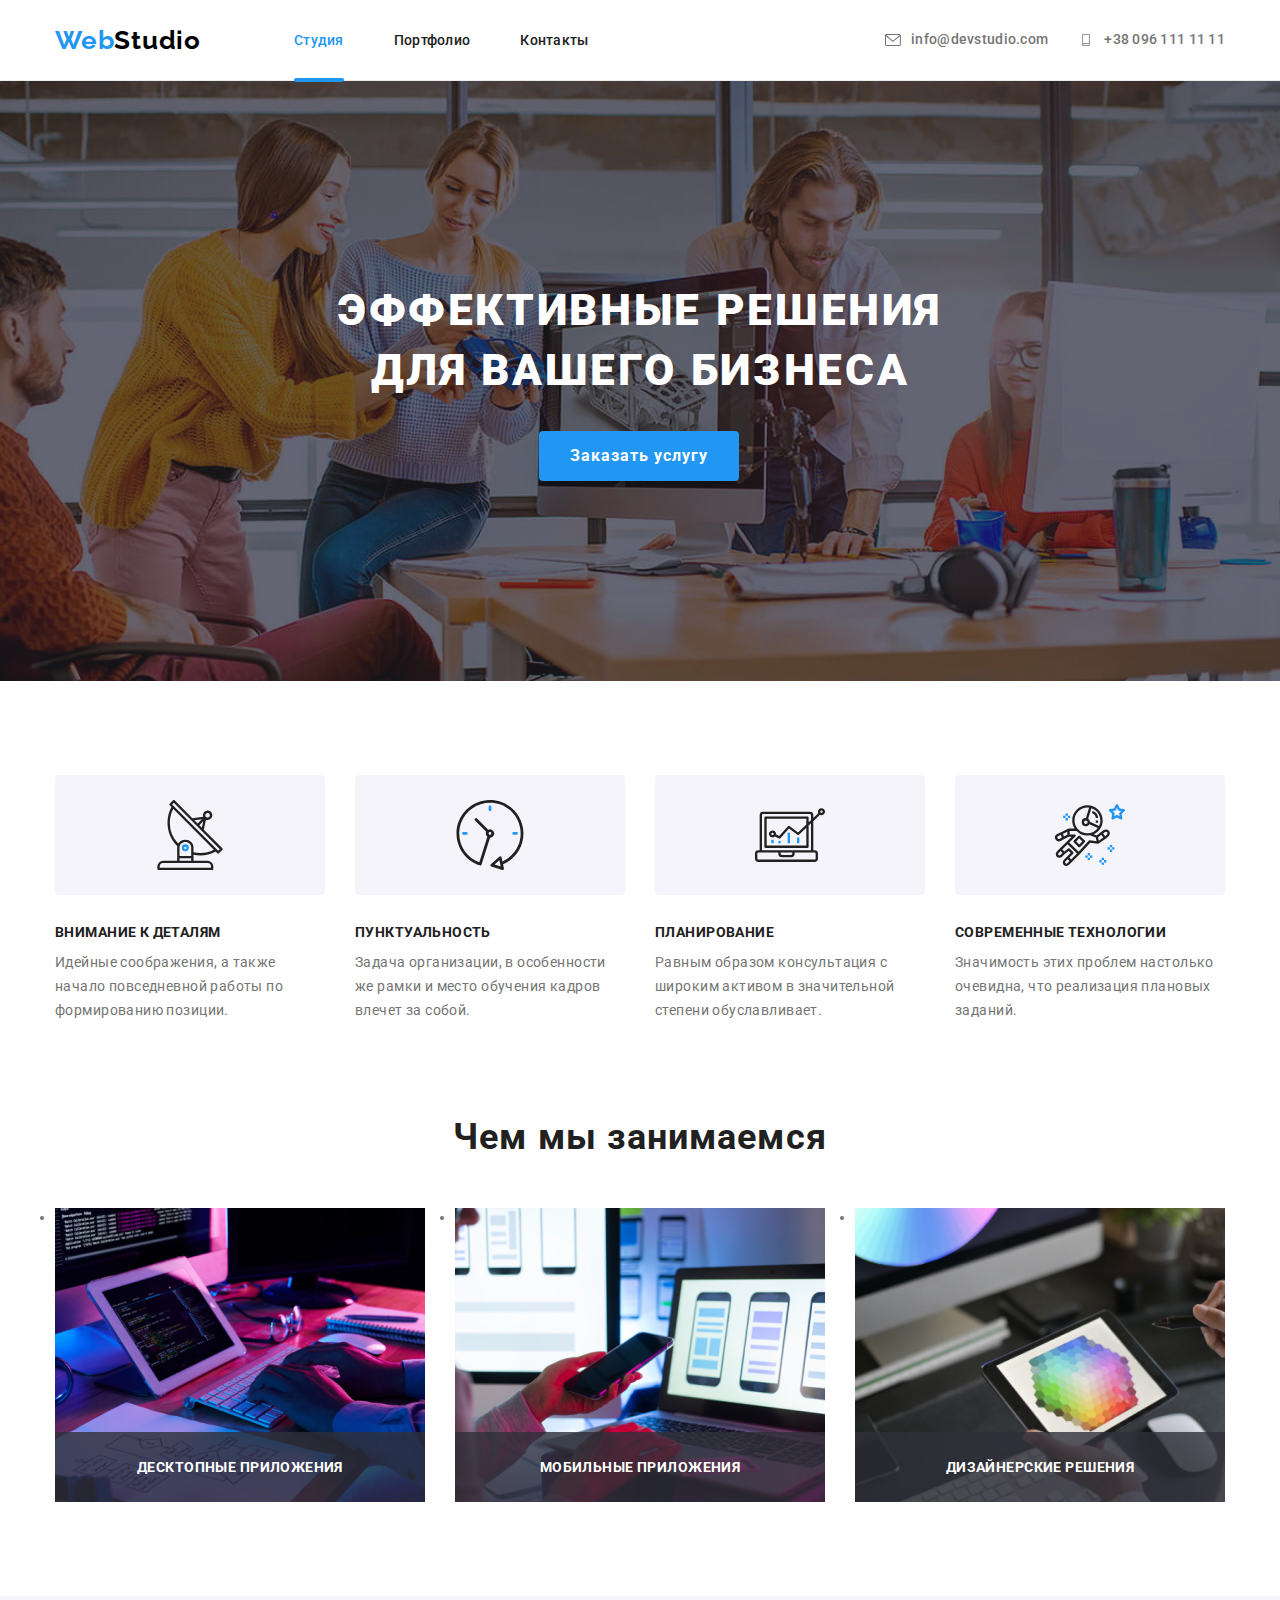
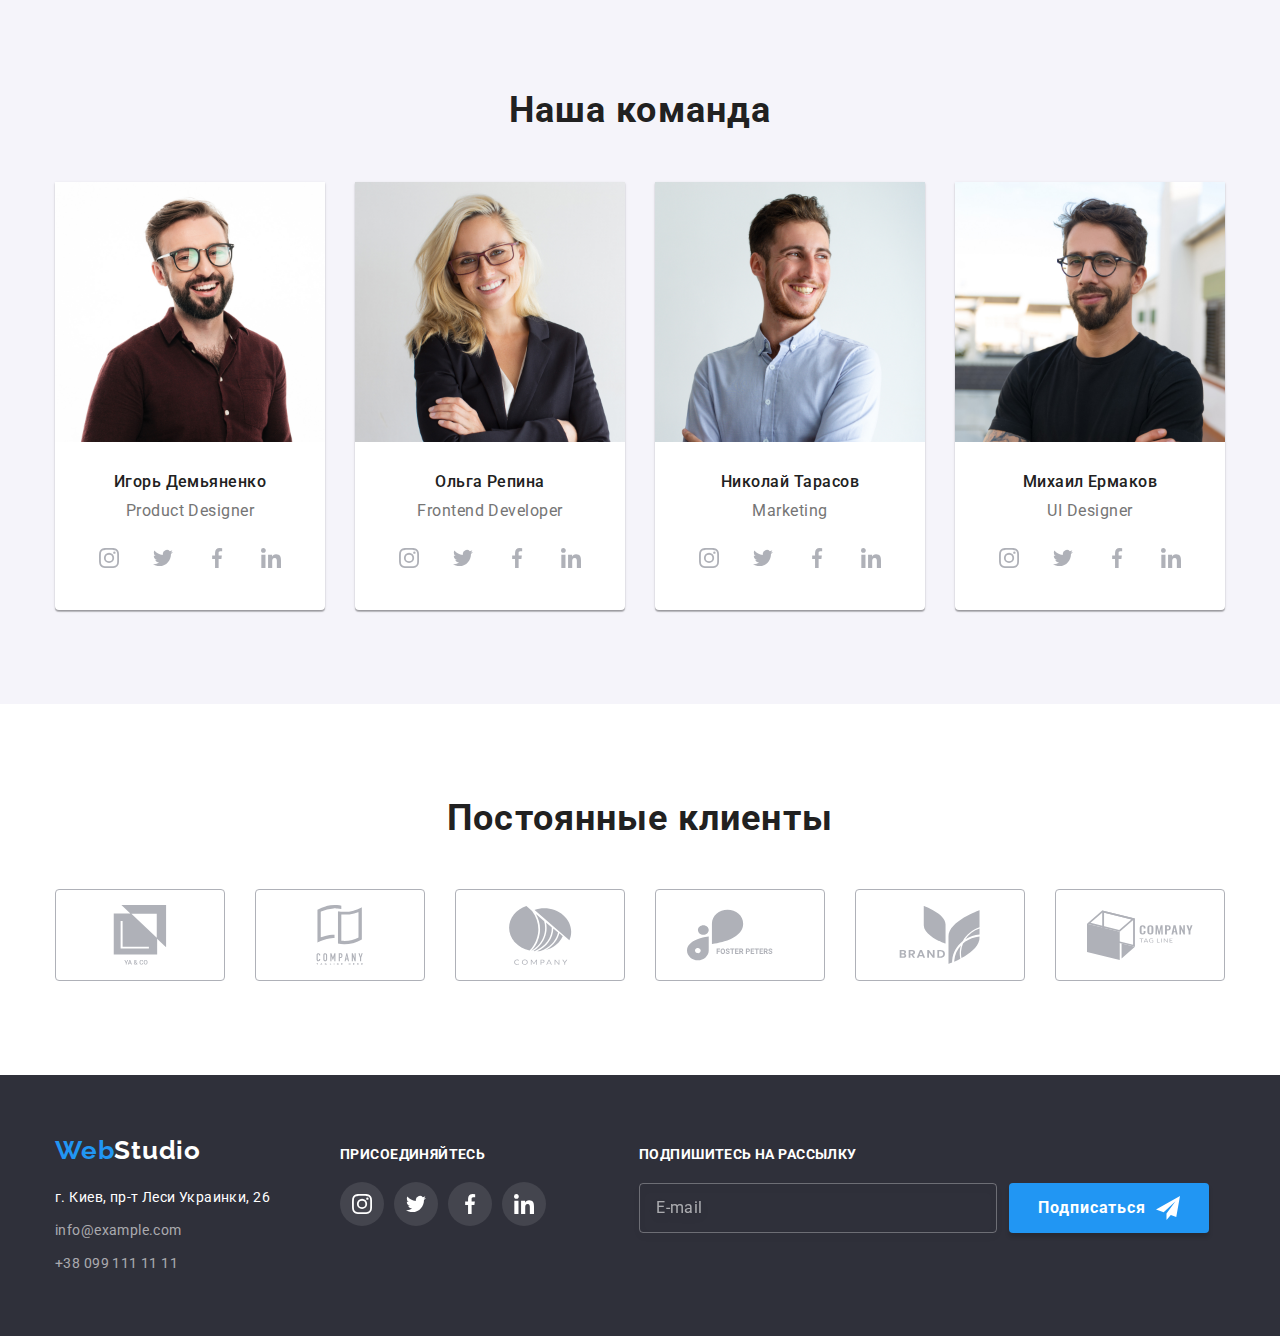
==== index.html @ 94c6d968 "modal fix" ====
<!DOCTYPE html>
<html lang="ru">
<head>
  <meta charset="UTF-8">
  <meta http-equiv="X-UA-Compatible" content="IE=edge">
  <meta name="viewport" content="width=device-width, initial-scale=1.0">
  <title>WebStudio</title>
<link rel="preconnect" href="https://fonts.googleapis.com">
<link rel="preconnect" href="https://fonts.gstatic.com" crossorigin>
<link href="https://fonts.googleapis.com/css2?family=Raleway:wght@700&family=Roboto:wght@400;500;700;900&display=swap" rel="stylesheet">
   
  <link rel="stylesheet" href="./css/main.min.css">
</head>
<body>
  <!-- Шапка сторінки з логотипом (верхній блок)-->
  <header class="header">
    <div class="container header__box">
    <nav class="header__nav" >
      <a class="logo header__logo" href="./index.html"><span class="logo__span">Web</span>Studio</a>
      <!-- Навігація на інші сторінки -->
        <ul class="site-nav">
          <li class="site-nav__item"><a class="site-nav__link site-nav__link--active" href="./index.html">Студия</a></li>
          <li class="site-nav__item"><a class="site-nav__link " href="./portfolio.html">Портфолио</a></li>
          <li class="site-nav__item"><a class="site-nav__link " href="">Контакты</a></li>
        </ul>
        </nav>
    <ul class="contact">
        <li class="contact__item">
          <a class="contact__link" href="mailto:info@devstudio.com"><svg class="contact__icon">
            <use href="./images/icons/symbol-defs.svg#icon-envelope"></use>
          </svg>info@devstudio.com</a>
        </li>
        <li class="contact__item">
          <a class="contact__link" href="tel:+380961111111"><svg class="contact__icon">
            <use href="./images/icons/symbol-defs.svg#icon-smartphone"></use>
          </svg>+38 096 111 11 11</a>
        </li>
    </ul>
    </div>
  </header>
  
  <!-- Унікальний контент сторінки (3 блоки)-->
  <main>
    <!--Эффективные решения для вашего бизнеса-->
      <section class="section hero">
        <div class="container">
      <h1 class="section__title section__title--main ">Эффективные решения для вашего бизнеса</h1>
      <button data-modal-open type="button" class="button hero__button"> Заказать услугу</button>
    </div>

  </section>
    
   <!-- Cписок особливостей -->
    <section class="section feature">
      <div class="container">
      <h2 class="visually-hidden">Особенности</h2>
        
      <ul class="feature__list">
          <li class="feature__item">
            <div class="feature__box">
              <svg class="feature__icon">
                <use href="./images/icons/symbol-defs.svg#icon-antenna"></use>
              </svg>
            </div>
            <h3 class="feature__title">Внимание к деталям</h3>
            <p class="feature__text">Идейные соображения, а также начало повседневной работы по формированию позиции.</p>
          </li> 
          <li class="feature__item">
              <div class="feature__box">
                <svg class="feature__icon">
                  <use href="./images/icons/symbol-defs.svg#icon-clock"></use>
                </svg>
              </div>
            <h3 class="feature__title">Пунктуальность</h3> 
            <p class="feature__text">Задача организации, в особенности же рамки и место обучения кадров влечет за собой.</p>
          </li>
          <li class="feature__item">
              <div class="feature__box">
                <svg class="feature__icon">
                  <use href="./images/icons/symbol-defs.svg#icon-diagram"></use>
                </svg>
              </div>
              <h3 class="feature__title">Планирование</h3>
              <p class="feature__text">Равным образом консультация с широким активом в значительной степени обуславливает.</p>
          </li>
          <li class="feature__item">
              <div class="feature__box">
                <svg class="feature__icon">
                  <use href="./images/icons/symbol-defs.svg#icon-astronaut"></use>
                </svg>
              </div>
              <h3 class="feature__title">Современные технологии</h3>
              <p class="feature__text">Значимость этих проблем настолько очевидна, что реализация плановых заданий.</p>
          </li>
            </ul>
            </div>
      </section>
      <!--Чем мы занимаемся-->
      <section class="section work">
        <div class="container">
        <h2 class="section__title">Чем мы занимаемся</h2>

        <ul class="work__list list">
          <li class="work__item"><img src="./images/box1.jpg" alt="photo1" width="370" class="work__img">
            <div class="work__box">
              <p class="work__text">Десктопные приложения</p>
            </div>
          </li>
          <li class="work__item"><img src="./images/box2.jpg" alt="photo2" width="370" class="work__img">
            <div class="work__box">
              <p class="work__text">Мобильные приложения</p>
            </div>
          </li>
          <li class="work__item"><img src="./images/box3.jpg" alt="photo3" width="370" class="work__img">
            <div class="work__box">
              <p class="work__text">Дизайнерские решения</p>
            </div>
          </li>
        </ul>
        </div>
      </section>
    <!--Наша команда-->
    <section class="section team">
      <div class="container">
      <h2 class="section__title">Наша команда</h2>
     
      <ul class="team-card list">
        <li class="team-card__item">
          <img class="team-card__img" src="./images/img.jpg" alt="Игорь Демьяненко" width="270">
          <div class="team-card__box">
          <h3 class="team-card__title" >Игорь Демьяненко</h3>
          <p class="team-card__text">Product Designer</p>
          <ul class="team-social list">
            <li class="team-social__item">
              <a href="" class="team-social__link">
                <svg class="team-social__icon">
                  <use href="./images/icons/symbol-defs.svg#icon-instagram"></use>
                </svg>
              </a>
            </li>
            <li class="team-social__item">
              <a href="" class="team-social__link">
                <svg class="team-social__icon">
                  <use href="./images/icons/symbol-defs.svg#icon-twitter"></use>
                </svg>
              </a>
            </li>
            <li class="team-social__item">
              <a href="" class="team-social__link">
                <svg class="team-social__icon">
                  <use href="./images/icons/symbol-defs.svg#icon-facebook"></use>
                </svg>
              </a>
            </li>
            <li class="team-social__item">
              <a href="" class="team-social__link">
                <svg class="team-social__icon">
                  <use href="./images/icons/symbol-defs.svg#icon-linkedin"></use>
                </svg>
              </a>
            </li>
          </ul>
        </div>
        </li>
        <li class="team-card__item">
          <img class="team-card__img" src="./images/img(1).jpg" alt="Ольга Репина" width="270">
          <div class="team-card__box">
          <h3 class="team-card__title" >Ольга Репина</h3>
          <p class="team-card__text">Frontend Developer</p>
          <ul class="team-social list">
            <li class="team-social__item">
              <a href="" class="team-social__link">
                <svg class="team-social__icon">
                  <use href="./images/icons/symbol-defs.svg#icon-instagram"></use>
                </svg>
              </a>
            </li>
            <li class="team-social__item">
              <a href="" class="team-social__link">
                <svg class="team-social__icon">
                  <use href="./images/icons/symbol-defs.svg#icon-twitter"></use>
                </svg>
              </a>
            </li>
            <li class="team-social__item">
              <a href="" class="team-social__link">
                <svg class="team-social__icon">
                  <use href="./images/icons/symbol-defs.svg#icon-facebook"></use>
                </svg>
              </a>
            </li>
            <li class="team-social__item">
              <a href="" class="team-social__link">
                <svg class="team-social__icon">
                  <use href="./images/icons/symbol-defs.svg#icon-linkedin"></use>
                </svg>
              </a>
            </li>
          </ul>
        </div>
        </li>
        <li class="team-card__item">
          <img class="team-card__img" src="./images/img(2).jpg" alt="Николай Тарасов" width="270">
          <div class="team-card__box">
          <h3 class="team-card__title">Николай Тарасов</h3>
          <p class="team-card__text">Marketing</p>
          <ul class="team-social list">
            <li class="tteam-social__item">
              <a href="" class="team-social__link">
                <svg class="team-social__icon">
                  <use href="./images/icons/symbol-defs.svg#icon-instagram"></use>
                </svg>
              </a>
            </li>
            <li class="team-social__item">
              <a href="" class="team-social__link">
                <svg class="team-social__icon">
                  <use href="./images/icons/symbol-defs.svg#icon-twitter"></use>
                </svg>
              </a>
            </li>
            <li class="team-social__item">
              <a href="" class="team-social__link">
                <svg class="team-social__icon">
                  <use href="./images/icons/symbol-defs.svg#icon-facebook"></use>
                </svg>
              </a>
            </li>
            <li class="team-social__item">
              <a href="" class="team-social__link">
                <svg class="team-social__icon">
                  <use href="./images/icons/symbol-defs.svg#icon-linkedin"></use>
                </svg>
              </a>
            </li>
          </ul>
         </div>
        </li>
        <li class="team-card__item">
          <img class="team-card__img" src="./images/img(3).jpg" alt="Михаил Ермаков" width="270">
          <div class="team-card__box">
          <h3 class="team-card__title">Михаил Ермаков</h3>
          <p class="team-card__text">UI Designer</p>
          <ul class="team-social list">
            <li class="team-social__item">
              <a href="" class="team-social__link">
                <svg class="team-social__icon">
                  <use href="./images/icons/symbol-defs.svg#icon-instagram"></use>
                </svg>
              </a>
            </li>
            <li class="team-social__item">
              <a href="" class="team-social__link">
                <svg class="team-social__icon">
                  <use href="./images/icons/symbol-defs.svg#icon-twitter"></use>
                </svg>
              </a>
            </li>
            <li class="team-social__item">
              <a href="" class="team-social__link">
                <svg class="team-social__icon">
                  <use href="./images/icons/symbol-defs.svg#icon-facebook"></use>
                </svg>
              </a>
            </li>
            <li class="team-social__item">
              <a href="" class="team-social__link">
                <svg class="team-social__icon">
                  <use href="./images/icons/symbol-defs.svg#icon-linkedin"></use>
                </svg>
              </a>
            </li>
          </ul>
            </ul>
        </div>
        </li>
      </ul>
      </div>
    </section>
    <!-- Постоянные клиенты -->
    <section class="section clients">
      <div class="container">
      <h2 class="section__title">Постоянные клиенты</h2>

      <ul class="clients__list list">
        <li class="clients__item" >
          <a href="" class="clients__link">
            <svg class="clients__icon">
              <use href="./images/icons/symbol-defs.svg#icon-client1"></use>
            </svg>
          </a>
        </li>
        <li class="clients__item">
          <a href="" class="clients__link">
            <svg class="clients__icon">
              <use href="./images/icons/symbol-defs.svg#icon-client2"></use>
            </svg>
          </a>
        </li>
        <li class="clients__item">
          <a href="" class="clients__link">
            <svg class="clients__icon">
              <use href="./images/icons/symbol-defs.svg#icon-client3"></use>
            </svg>
          </a>
        </li>
        <li class="clients__item">
          <a href="" class="clients__link">
            <svg class="clients__icon">
              <use href="./images/icons/symbol-defs.svg#icon-client4"></use>
            </svg>
          </a>
        </li>
        <li class="clients__item">
          <a href="" class="clients__link">
            <svg class="clients__icon">
              <use href="./images/icons/symbol-defs.svg#icon-client5"></use>
            </svg>
          </a>
        </li>
        <li class="clients__item">
          <a href="" class="clients__link">
            <svg class="clients__icon">
              <use href="./images/icons/symbol-defs.svg#icon-client6"></use>
            </svg>
          </a>
        </li>
      </ul>
    </div>
    </section>


  </main>
  <!-- Підвал сторінки (нижня частина)-->
  <footer class="footer">
    <div class="container footer-box">
      <div class="adress">
        <!-- Копірайт -->
        <a class="logo footer__logo" href="./index.html"><span class="footer-logo__span">Web</span>Studio</a>
        <!-- Посилання на соцмережі -->
        <address class="address">
          <ul class="address-box list">
            <li><a class="address-box__link fact-address" href="https://goo.gl/maps/HZU3c6R3okZjk7ic6" target="_blank"
                rel="noopener noreferrer">г. Киев, пр-т Леси Украинки, 26</a></li>
            <li><a class="address-box__link mail" href="mailto:info@example.com">info@example.com</a></li>
            <li><a class="address-box__link tel" href="tel:+380991111111">+38 099 111 11 11</a></li>
          </ul>
        </address>
      </div>
  
      <!--LINK SOC  -->
  
      <div class="footer-social">
        <p class="footer-social__label">Присоединяйтесь</p>
        <ul class="footer-social__list">
          <li class="footer-social__item">
            <a href="" class="footer-social__link">
              <svg class="footer-social__icon">
                <use href="./images/icons/symbol-defs.svg#icon-instagram"></use>
              </svg>
            </a>
          </li>
          <li class="footer-social__item">
            <a href="" class="footer-social__link">
              <svg class="footer-social__icon">
                <use href="./images/icons/symbol-defs.svg#icon-twitter"></use>
              </svg>
            </a>
          </li>
          <li class="footer-social__item">
            <a href="" class="footer-social__link">
              <svg class="footer-social__icon">
                <use href="./images/icons/symbol-defs.svg#icon-facebook"></use>
              </svg>
            </a>
          </li>
          <li class="footer-social__item">
            <a href="" class="footer-social__link">
              <svg class="footer-social__icon">
                <use href="./images/icons/symbol-defs.svg#icon-linkedin"></use>
              </svg>
            </a>
          </li>
        </ul>
      </div>
      <!-- ФОРМА ФУТЕР -->
  
      <form class="footer-form">
        <div class="footer-form__box"><label class="footer-form__label">Подпишитесь на рассылку</label>
          <input class="footer-form__input" type="email" name="user-email-footer" placeholder="E-mail">
        </div>
        
        <div class="footer-button">
          <button type="submit" class="footer-button__box">Подписаться<svg class="footer-button__icon">
              <use href="./images/icons/symbol-defs.svg#icon-send"></use>
            </svg></button>
        </div>
      </form>
    </div>
  </footer>

  <!-- --------Модалка--------- -->

    <div data-modal class="backdrop is-hidden">
      <div class="modal">
        <button data-modal-close type="button" class="modal__button"><svg class="modal__icon">
        <use href="./images/icons/symbol-defs.svg#icon-close"></use></svg></button>
      
        <form class="modal__form" autocomplete="on">
        <h2 class="modal__title">Оставьте свои данные, мы вам перезвоним</h2>

      <div class="modal-form">
         <label class="modal-form__label" for="modal-name">Имя</label>
      <div class="modal-form__box">
         <input class="modal-form__input" type="text" name="modal-name" id="modal-name">
         <svg class="modal-form__icon">
          <use href="./images/icons/symbol-defs.svg#icon-person"></use>
        </svg>
      </div>
      </div>
      
      <div class="modal-form">
       <label class="modal-form__label"  for="modal-tel">Телефон</label>
       <div class="modal-form__box">
        <input class="modal-form__input" type="tel" name="modal-tel" id="modal-tel">
        <svg class="modal-form__icon">
         <use href="./images/icons/symbol-defs.svg#icon-tel"></use>
         </svg></div>
      </div>
      
      <div class="modal-form">
        <label class="modal-form__label"  for="modal-mail">Почта</label>
        <div class="modal-form__box">
        <input class="modal-form__input" type="mail" name="modal-mail" id="modal-mail">
        <svg class="modal-form__icon"><use href="./images/icons/symbol-defs.svg#icon-mail"></use>
        </svg></div>
      </div>
      
      <div class="modal-form">
        <label class="modal-form__label"  for="modal-comment">Комментарий</label>
        <textarea class="modal-form__input comment" name="modal-comment" id="modal-comment" placeholder="Введите текст..."></textarea>
      </div>
      
      <div class="form-checkbox">
        <label class="form-checkbox__label">
        <input class="form-checkbox__input" type="checkbox" name="modal-checkbox">
        <span class="form-checkbox__icon"></span>
        Соглашаюсь с рассылкой и принимаю <a class="form-checkbox__link" href="">Условия договора</a></label>
      </div>
      
        <div class="form-button">
        <button type="submit" class="form-button__box">Отправить</button>
        </div>
        </form>
        </div>
      </div>

  <script src="./js/modal.js"></script>
</body>
</html>

        <!--  -->
---- css/main.min.css ----
*,::before,::after{box-sizing:border-box}html{line-height:1.15;-webkit-text-size-adjust:100%;-moz-tab-size:4;tab-size:4}body{margin:0;font-family:system-ui,-apple-system,"Segoe UI",Roboto,Helvetica,Arial,sans-serif,"Apple Color Emoji","Segoe UI Emoji"}hr{height:0;color:inherit}abbr[title]{text-decoration:underline dotted}b,strong{font-weight:bolder}code,kbd,samp,pre{font-family:ui-monospace, SFMono-Regular, Consolas, 'Liberation Mono', Menlo, monospace;font-size:1em}small{font-size:80%}sub,sup{font-size:75%;line-height:0;position:relative;vertical-align:baseline}sub{bottom:-0.25em}sup{top:-0.5em}table{text-indent:0;border-color:inherit}button,input,optgroup,select,textarea{font-family:inherit;font-size:100%;line-height:1.15;margin:0}button,select{text-transform:none}button,[type='button'],[type='reset'],[type='submit']{-webkit-appearance:button}::-moz-focus-inner{border-style:none;padding:0}:-moz-focusring{outline:1px dotted ButtonText}:-moz-ui-invalid{box-shadow:none}legend{padding:0}progress{vertical-align:baseline}::-webkit-inner-spin-button,::-webkit-outer-spin-button{height:auto}[type='search']{-webkit-appearance:textfield;outline-offset:-2px}::-webkit-search-decoration{-webkit-appearance:none}::-webkit-file-upload-button{-webkit-appearance:button;font:inherit}summary{display:list-item}body{margin:0 0 0 0;font-family:"Roboto",sans-serif;background:#fff;color:#757575;font-size:14px;line-height:1.33}p,h1,h2,h3,h4,h5,h6{margin:0}ul,ol{margin:0;padding:0}a{text-decoration:none}address{font-style:normal}textarea{resize:none}button{display:flex;justify-content:center;align-items:center;font-family:inherit;border:transparent;border-radius:4px;cursor:pointer;font-size:16px}.container{width:1200px;margin:0 auto;padding-left:15px;padding-right:15px}.section__title{margin-top:0;margin-bottom:50px;font-weight:700;font-size:36px;line-height:1.15;text-align:center;letter-spacing:0.03em;color:#212121}.section{padding-top:94px;padding-bottom:94px}.site-nav,.contact,.feature__list,.team-card,.team-social,.clients__list,.address-box,.footer-social__list,.buttons-list,.portfolio-card{padding-top:0;padding-bottom:0;padding-right:0;padding-left:0;margin-top:0;margin-bottom:0;margin-left:0;margin-right:0;list-style:none}.visually-hidden{position:absolute;width:1px;height:1px;margin:-1px;border:0;padding:0;white-space:nowrap;clip-path:inset(100%);clip:rect(0 0 0 0);overflow:hidden}.header{background-color:#fff;border-bottom:1px solid #ececec}.header__box{display:flex;align-items:center;justify-content:space-between}.header__nav{display:flex;align-items:center}.site-nav{display:flex;margin-left:93px;gap:50px}.site-nav__link{padding-top:32px;padding-bottom:32px;color:#212121;font-weight:500;font-size:14px;line-height:1.1;letter-spacing:0.02em;text-decoration:none;transition-property:color;transition-duration:250ms;transition-timing-function:cubic-bezier(0.4, 0, 0.2, 1)}.site-nav__link:hover,.site-nav__link:focus{color:#2196F3}.site-nav__link--active{position:relative;color:#2196F3}.site-nav__link--active::after{position:absolute;bottom:-2px;left:0;content:'';min-width:100%;height:4px;border:none;background-color:#2196F3;outline:2px;border-radius:2px}.contact{display:flex;justify-content:end;gap:30px}.contact__item{display:flex;align-items:center;justify-content:center}.contact__link{display:flex;align-items:center;padding-top:32px;padding-bottom:32px;color:#757575;text-decoration:none;font-style:normal;font-weight:500;font-size:14px;line-height:1.14;letter-spacing:0.02em;transition-property:color;transition-duration:250ms;transition-timing-function:cubic-bezier(0.4, 0, 0.2, 1)}.contact__link:hover,.contact__link:focus,.contact__link:hover .contact__icon,.contact__link:focus .contact__icon{color:#2196F3;fill:#2196F3}.contact__icon{width:16px;height:12px;margin-right:10px;fill:#757575;transition-property:fill;transition-duration:250ms;transition-timing-function:cubic-bezier(0.4, 0, 0.2, 1)}.logo{font-family:"Raleway",sans-serif;font-weight:700;font-size:26px;line-height:1.19;letter-spacing:0.03em;color:black;text-decoration:none;transition-property:color;transition-duration:250ms;transition-timing-function:cubic-bezier(0.4, 0, 0.2, 1)}.logo__span{color:#2196F3}.logo:hover,.logo:focus{color:#2196F3}.footer__logo{display:block;margin-bottom:20px;color:#fff;transition-property:color;transition-duration:250ms;transition-timing-function:cubic-bezier(0.4, 0, 0.2, 1)}.footer-logo__span{color:#2196F3}.hero{padding-top:200px;padding-bottom:200px;align-items:center;text-align:center;background-color:#2F303A;background-image:linear-gradient(to right, rgba(47,48,58,0.4), rgba(47,48,58,0.4)),url(../images/hero-bg.jpg);background-repeat:no-repeat;background-position:center}.section__title--main{margin-bottom:30px;margin-left:auto;margin-right:auto;width:696px;height:120px;font-weight:900;font-size:44px;line-height:1.36;letter-spacing:0.06em;text-transform:uppercase;color:#fff}.hero__button{min-width:200px;height:50px;margin-right:484px;margin-left:484px;background:#2196F3;box-shadow:0px 4px 4px rgba(0,0,0,0.15);font-weight:700;line-height:1.87;letter-spacing:0.06em;color:#fff;transition-property:scale(1);transition-duration:250ms;transition-timing-function:cubic-bezier(0.4, 0, 0.2, 1)}.hero__button:hover{transform:scale(1.1)}.feature{padding-left:0;padding-right:0;background-color:var(--bg-color-wite)}.feature__list{display:flex;gap:30px}.feature__item{max-width:270px}.feature__box{display:flex;align-items:center;justify-content:center;width:270px;height:120px;margin-bottom:30px;background-color:#F5F4FA;border-radius:4px}.feature__icon{width:70px;height:70px}.feature__title{margin-bottom:10px;color:#212121;font-weight:700;font-size:14px;line-height:1.14;letter-spacing:0.03em;text-transform:uppercase}.feature__text{line-height:1.71;letter-spacing:0.03em}.work{background-color:#fff;padding-top:0}.work__list{position:relative;display:flex;gap:30px}.work__img{display:block}.work__box{position:absolute;bottom:0;display:flex;justify-content:center;align-items:center;width:370px;height:70px;background-color:rgba(47,48,58,0.8);font-weight:700;font-size:14px;line-height:1.14px;text-align:center;letter-spacing:0.03em;text-transform:uppercase;color:#fff}.team{background-color:#F5F4FA}.team-card{display:flex;gap:30px}.team-card__item{background-color:#fff;box-shadow:0px 1px 3px rgba(0,0,0,0.12),0px 1px 1px rgba(0,0,0,0.14),0px 2px 1px rgba(0,0,0,0.2);border-radius:0px 0px 4px 4px}.team-card__img{display:block}.team-card__box{padding-top:30px;padding-bottom:30px}.team-card__title{margin-bottom:10px;font-weight:500;font-size:16px;text-align:center;line-height:1.19;letter-spacing:0.03em;color:#212121}.team-card__text{margin-bottom:16px;font-size:16px;line-height:1.19;text-align:center;letter-spacing:0.03em;color:#757575}.team-social{display:flex;justify-content:center;gap:10px}.team-social__link{display:flex;align-items:center;justify-content:center;width:44px;height:44px;fill:#afb1b8;border-radius:50%;transition-property:background-color;transition-duration:250ms;transition-timing-function:cubic-bezier(0.4, 0, 0.2, 1)}.team-social__link:hover,.team-social__link:focus{background-color:#2196F3;fill:#fff}.team-social__icon{width:20px;height:20px;padding:0;transition-property:fill;transition-duration:250ms;transition-timing-function:cubic-bezier(0.4, 0, 0.2, 1)}.clients__list{display:flex;justify-content:center;gap:30px}.clients__link{display:flex;width:170px;height:92px;border:1px solid #afb1b8;border-radius:4px;align-items:center;justify-content:center;transition-property:border-color;transition-duration:250ms;transition-timing-function:cubic-bezier(0.4, 0, 0.2, 1)}.clients__link:hover .clients__icon,.clients__link:focus .clients__icon{fill:#2196F3}.clients__link:hover,.clients__link:focus{border:1px solid #2196F3}.clients__icon{width:106px;height:60px;fill:#afb1b8;transition-property:fill;transition-duration:250ms;transition-timing-function:cubic-bezier(0.4, 0, 0.2, 1)}.footer{padding-top:60px;padding-bottom:60px;background-color:#2F303A}.footer-box{display:flex;align-items:baseline}.address-box__link{color:rgba(255,255,255,0.6);font-size:14px;line-height:1.71;letter-spacing:0.03em;text-decoration:none;transition-property:color;transition-duration:cubic-bezier(0.4, 0, 0.2, 1);transition-timing-function:cubic-bezier(0.4, 0, 0.2, 1)}.address-box__link:focus,.address-box__link:hover{color:#2196F3}.fact-address{display:inline-block;margin-bottom:9px;color:#ffffff}.mail{display:block;margin-bottom:9px}.tel{display:block}.footer-social{margin-left:70px}.footer-social__label{margin-bottom:20px;font-weight:700;font-size:14px;line-height:16px;letter-spacing:0.03em;text-transform:uppercase;color:#fff}.footer-social__list{display:flex;gap:10px}.footer-social__link{display:flex;align-items:center;justify-content:center;width:44px;height:44px;border-radius:50%;background-color:rgba(255,255,255,0.1);fill:#fff;transition-property:background-color;transition-duration:250ms;transition-timing-function:cubic-bezier(0.4, 0, 0.2, 1)}.footer-social__link:hover,.footer-social__link:focus{background-color:#2196F3}.footer-social__icon{width:20px;height:20px}.footer-form{display:flex;justify-content:space-between;width:570px;margin-left:93px}.footer-form__box{display:flex;flex-direction:column}.footer-form__input{padding:15px 16px;width:358px;height:50px;background-color:transparent;border:1px solid rgba(255,255,255,0.3);border-radius:4px;filter:drop-shadow(0px 4px 4px rgba(0,0,0,0.15));font-size:16px;line-height:1.25;letter-spacing:0.03em;color:rgba(255,255,255,0.6);transition-property:outline-color;transition-duration:250ms;transition-timing-function:cubic-bezier(0.4, 0, 0.2, 1)}.footer-form__input:focus{outline:1px solid #2196F3}.footer-form__input::placeholder{font-size:16px;line-height:1.25;letter-spacing:0.03em;color:rgba(255,255,255,0.6)}.footer-form__label{margin-bottom:20px;font-weight:700;font-size:14px;line-height:1.14;letter-spacing:0.03em;text-transform:uppercase;color:#fff}.footer-button{display:flex;justify-content:center;align-items:flex-end}.footer-button__box{display:flex;justify-content:center;align-items:center;width:200px;height:50px;background-color:#2196F3;box-shadow:0px 4px 4px rgba(0,0,0,0.15);border-radius:4px;border-color:transparent;font-weight:700;font-size:16px;line-height:1.88;letter-spacing:0.06em;color:#fff}.footer-button__icon{margin-left:10px;width:24px;height:24px}.backdrop{position:fixed;top:0;right:0;left:0;bottom:0;background-color:rgba(0,0,0,0.2);opacity:1;transition:opacity 250ms cubic-bezier(0.4, 0, 0.2, 1)}.is-hidden{opacity:0;pointer-events:none}.backdrop.is-hidden .modal{transform:translate(-50%, -50%) scale(1.3)}.modal{position:absolute;top:50%;left:50%;height:581px;width:528px;display:flex;justify-content:center;align-items:center;background-color:#fff;box-shadow:0px 1px 3px rgba(0,0,0,0.12),0px 1px 1px rgba(0,0,0,0.14),0px 2px 1px rgba(0,0,0,0.2);border-radius:4px;z-index:10;transform:translate(-50%, -50%) scale(1);transition:250ms cubic-bezier(0.4, 0, 0.2, 1)}.modal__button{position:absolute;top:8px;right:8px;display:flex;justify-content:center;align-items:center;width:30px;height:30px;cursor:pointer;background-color:transparent;border:1px solid rgba(0,0,0,0.1);border-radius:50%}.modal__button:hover .modal__icon{fill:#2196F3}.modal__icon{width:11px;height:11px;fill:#000;transition-property:fill;transition-duration:250ms;transition-timing-function:cubic-bezier(0.4, 0, 0.2, 1)}.modal-form{text-align:start;display:flex;flex-direction:column}.modal__title{margin-bottom:12px;font-weight:700;font-size:20px;line-height:1.15;text-align:center;letter-spacing:0.03em;color:#212121}.modal-form__input{border:1px solid rgba(33,33,33,0.2);border-radius:4px;width:448px;height:40px;cursor:pointer;font-size:12px;line-height:1.17;letter-spacing:0.01em;color:#757575}.modal-form__label{margin-bottom:4px;color:#757575}.modal-form__box{position:relative}.modal-form__icon{position:absolute;top:11px;left:12px;display:inline-block;width:18px;height:18px;background-color:transparent;transition-property:fill;transition-duration:250ms;transition-timing-function:cubic-bezier(0.4, 0, 0.2, 1)}.modal-form__input.comment{margin-bottom:20px;padding:16px;height:120px;transition-property:outline-color;transition-duration:250ms;transition-timing-function:cubic-bezier(0.4, 0, 0.2, 1)}.modal-form__input.comment::placeholder{font-size:14px;line-height:1.14;letter-spacing:0.01em;color:rgba(117,117,117,0.5)}.modal-form__input{height:40px;margin-bottom:10px;padding:10px 42px;transition-property:outline-color;transition-duration:250ms;transition-timing-function:cubic-bezier(0.4, 0, 0.2, 1)}.modal-form__input:focus ~ .modal-form__icon{fill:#2196F3}.modal-form__input:focus{outline:1px solid #2196F3}.form-checkbox{position:relative;display:flex;justify-content:center;align-items:center;text-align:center;margin-bottom:30px;cursor:pointer}.form-checkbox__label{display:flex;align-items:center;padding-left:24px}.form-checkbox__input{position:absolute;width:1px;height:1px;margin:-1px;border:0;padding:0;white-space:nowrap;clip-path:inset(100%);clip:rect(0 0 0 0);overflow:hidden}.form-checkbox__input:checked+.form-checkbox__icon{background-image:url(../images/icons/check.svg);background-color:#2196F3;border-radius:2px;background-repeat:no-repeat;background-position:50% 50%}.form-checkbox__icon{position:absolute;width:16px;height:15px;margin-left:-24px;background-image:url(../images/icons/square.svg);transition:background-image 250ms cubic-bezier(0.4, 0, 0.2, 1)}.form-checkbox__link{margin-left:4px;font-size:14px;line-height:1.71;letter-spacing:0.03em;text-decoration-line:underline;color:#2196F3}.form-button{display:flex;justify-content:center;align-items:center}.form-button__box{padding:0;width:200px;height:50px;background-color:#2196F3;box-shadow:0px 4px 4px rgba(0,0,0,0.15);border-radius:4px;border:transparent;font-weight:700;font-size:16px;line-height:1.88;letter-spacing:0.06em;color:#ffffff}.buttons-list{display:flex;margin-bottom:50px;justify-content:center;gap:8px}.buttons-list__button{padding-top:6px;padding-bottom:6px;padding-right:22px;padding-left:22px;height:38px;background:#F5F4FA;font-weight:500;line-height:1.62;text-align:center;letter-spacing:0.03em;transition-property:background-color, color;transition-duration:250ms;transition-timing-function:cubic-bezier(0.4, 0, 0.2, 1)}.buttons-list__button:hover,.buttons-list__button:focus{background:#2196F3;box-shadow:0px 3px 1px rgba(0,0,0,0.1),0px 1px 2px rgba(0,0,0,0.08),0px 2px 2px rgba(0,0,0,0.12);color:#fff}.portfolio-card{display:flex;flex-wrap:wrap;gap:30px}.portfolio-card__item{width:370px;height:404px;transition-property:box-shadow;transition-duration:250ms;transition-timing-function:cubic-bezier(0.4, 0, 0.2, 1)}.portfolio-card__item:hover{box-shadow:0px 1px 1px rgba(0,0,0,0.12),0px 4px 4px rgba(0,0,0,0.06),1px 4px 6px rgba(0,0,0,0.16);cursor:pointer}.portfolio-card__item:hover .portfolio-card__overlay,.portfolio-card__item:focus .portfolio-card__overlay{transform:translateY(0)}.portfolio-card__thumb{position:relative;overflow:hidden}.portfolio-card__overlay{position:absolute;top:0;left:0;padding:63px 24px;width:100%;height:100%;background-color:rgba(33,150,243,0.9);font-weight:400;font-size:18px;line-height:1.56;letter-spacing:0.03em;color:#fff;transform:translateY(100%);transition:transform 250ms cubic-bezier(0.4, 0, 0.2, 1)}.portfolio-card__img{display:block}.portfolio-card__box{padding-top:20px;padding-bottom:20px;padding-left:24px;padding-right:24px;margin:0;border-left:1px solid #eeeeee;border-right:1px solid #eeeeee;border-bottom:1px solid #eeeeee}.portfolio-card__title{margin-bottom:4px;font-weight:700;font-size:18px;line-height:2;letter-spacing:0.06em;color:#212121}.portfolio-card__text{font-size:16px;line-height:1.88;letter-spacing:0.03em;color:#757575}
/*# sourceMappingURL=main.min.css.map */
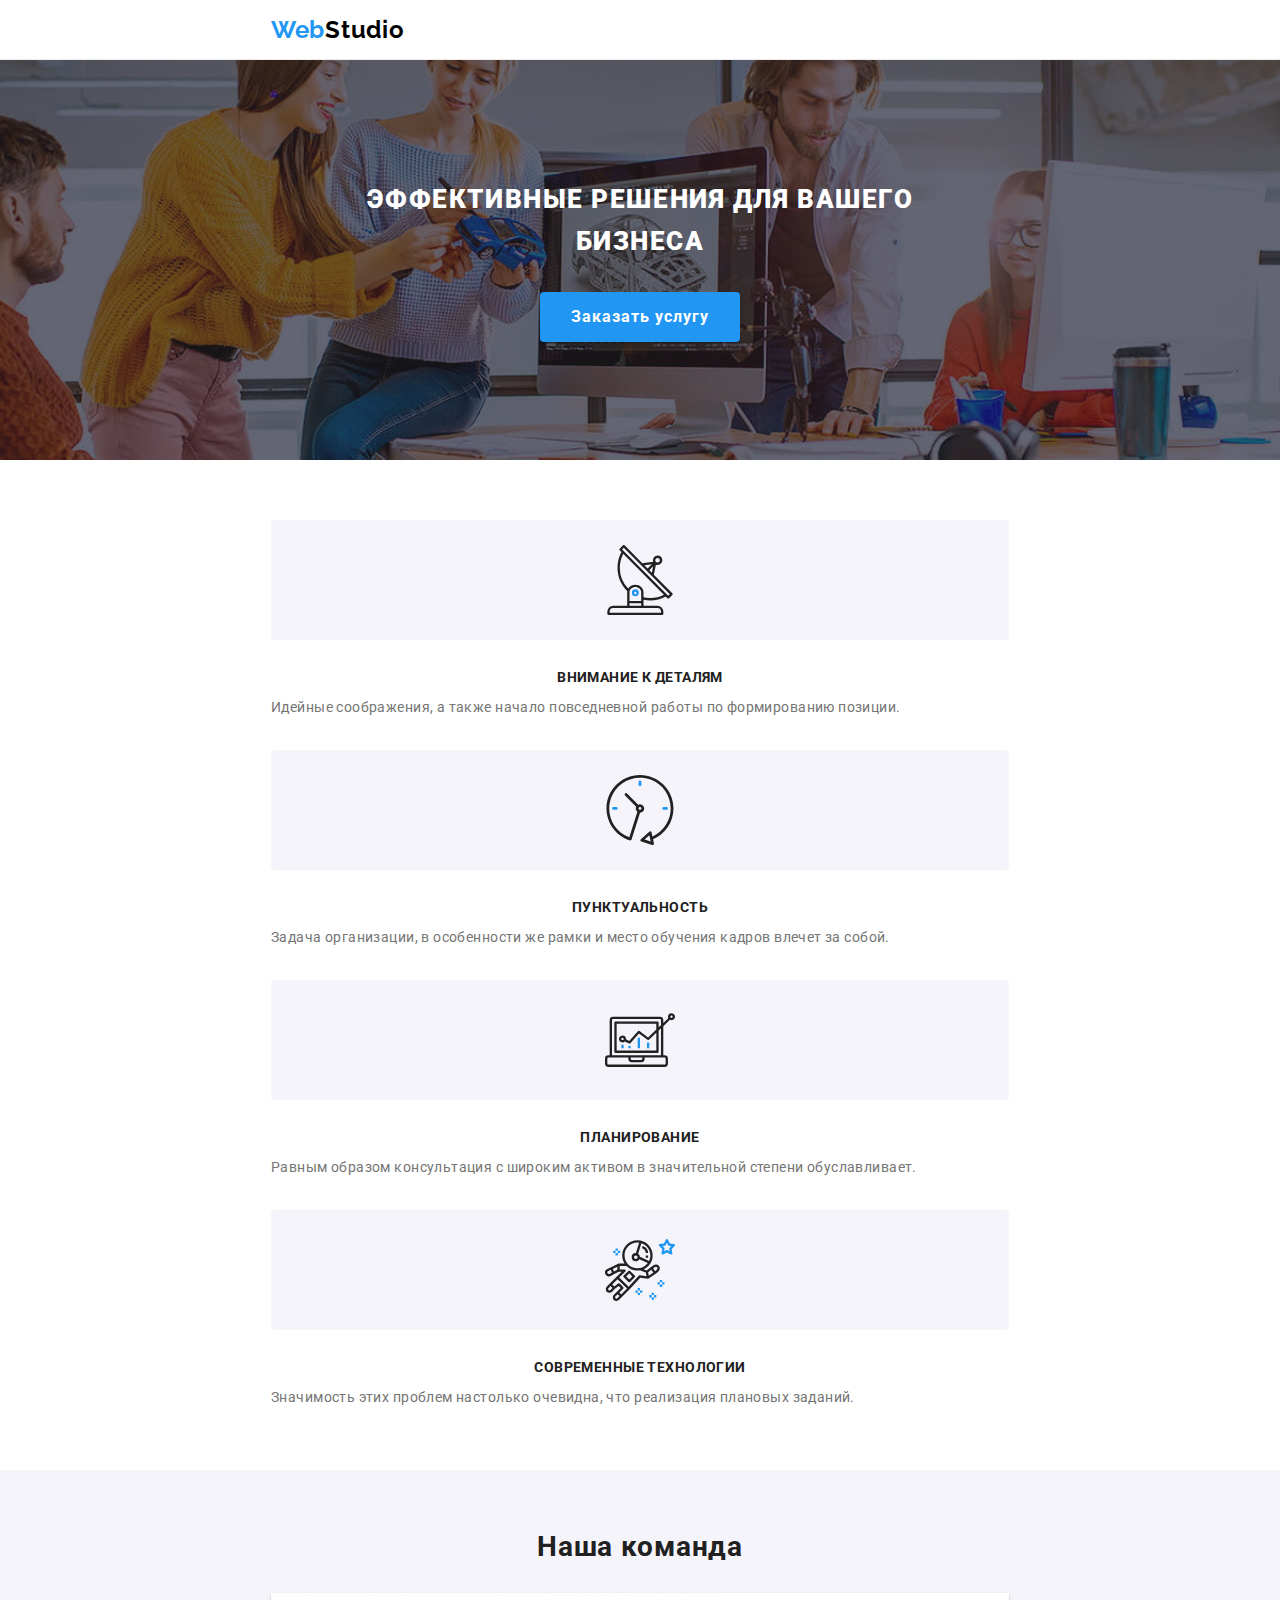
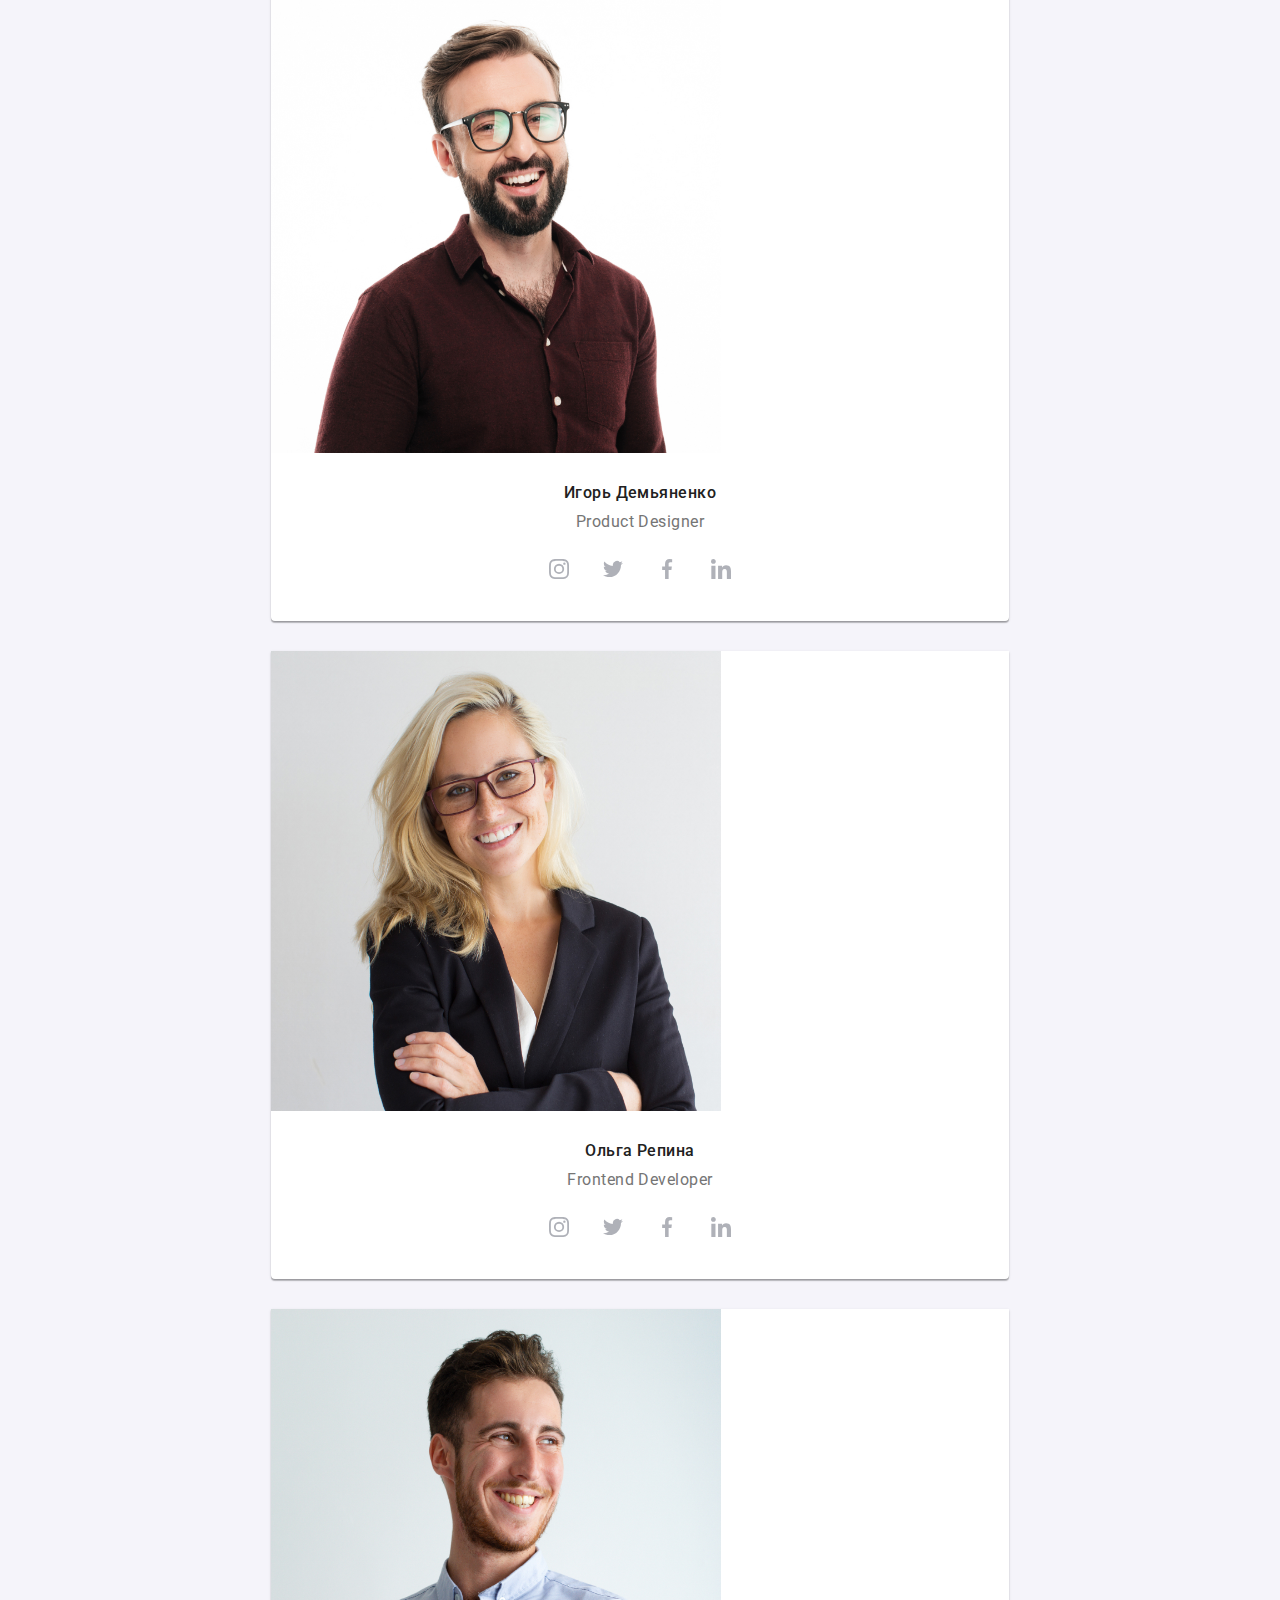
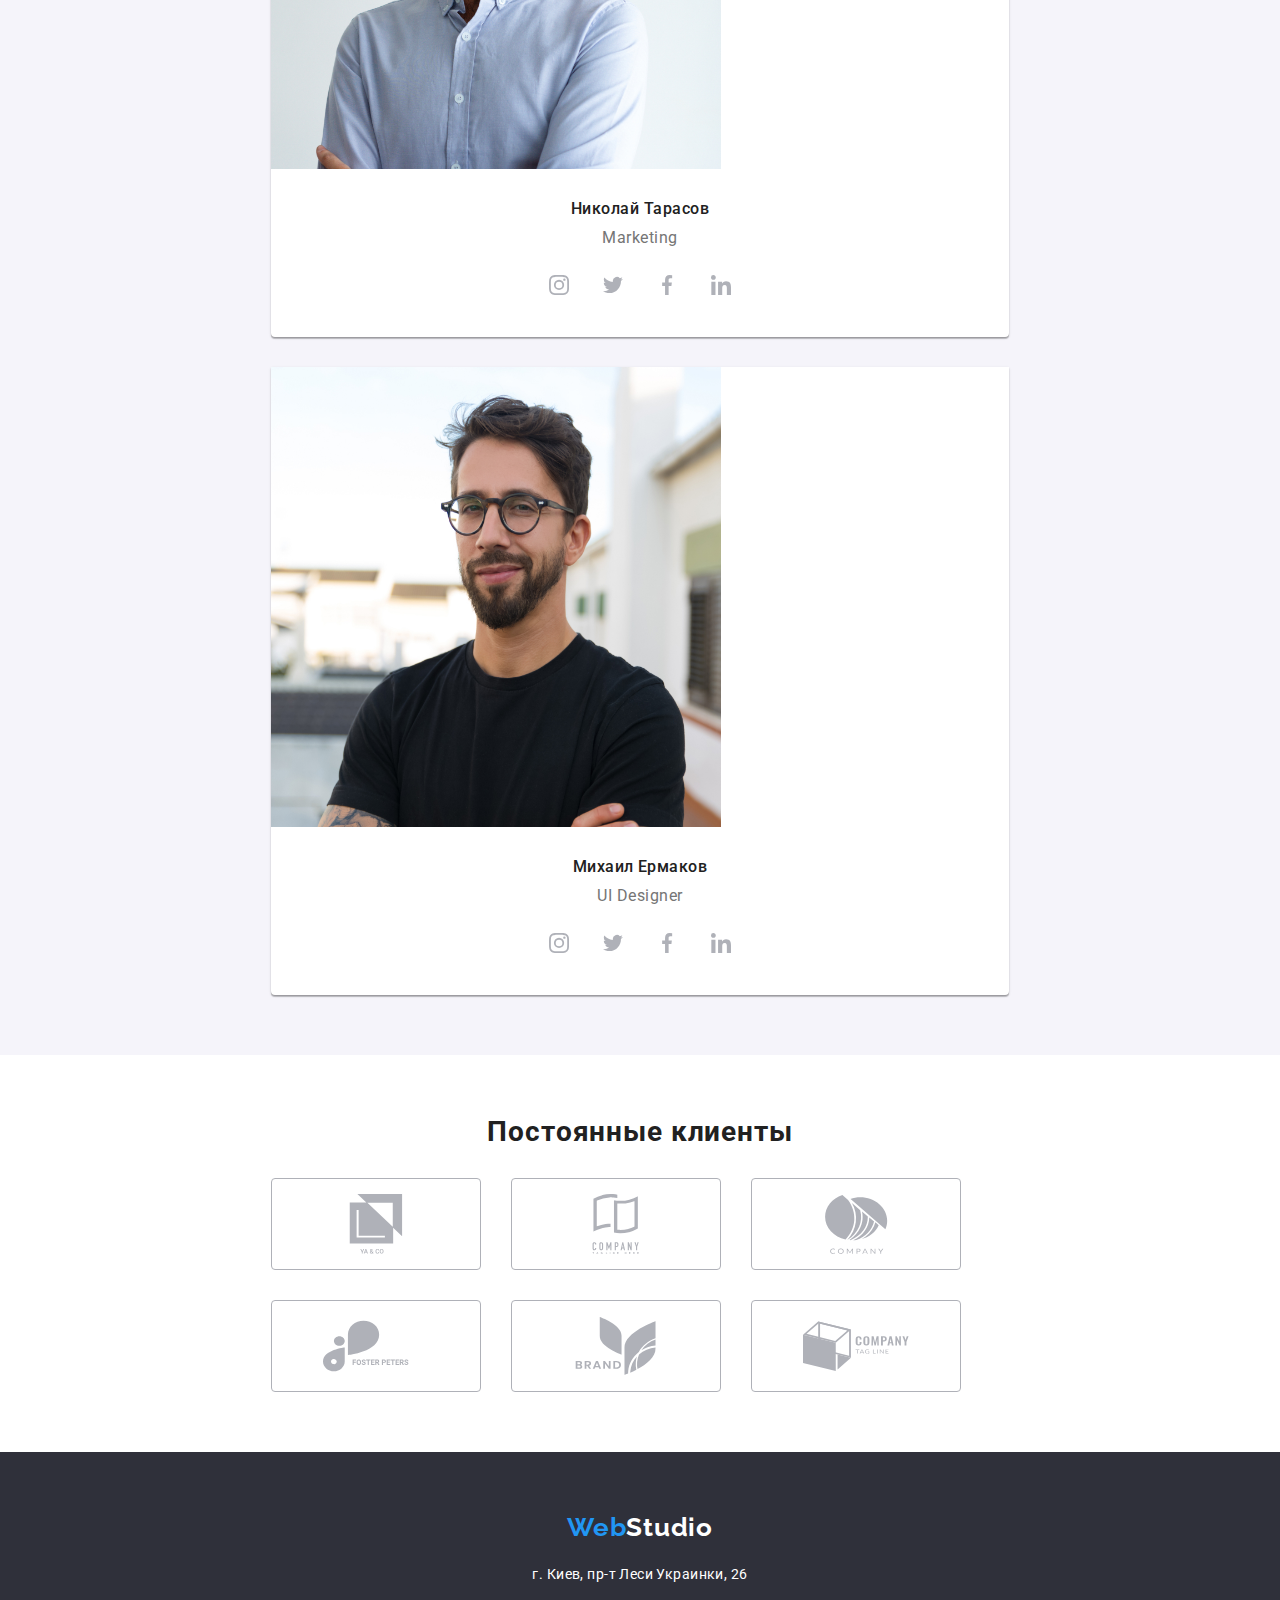
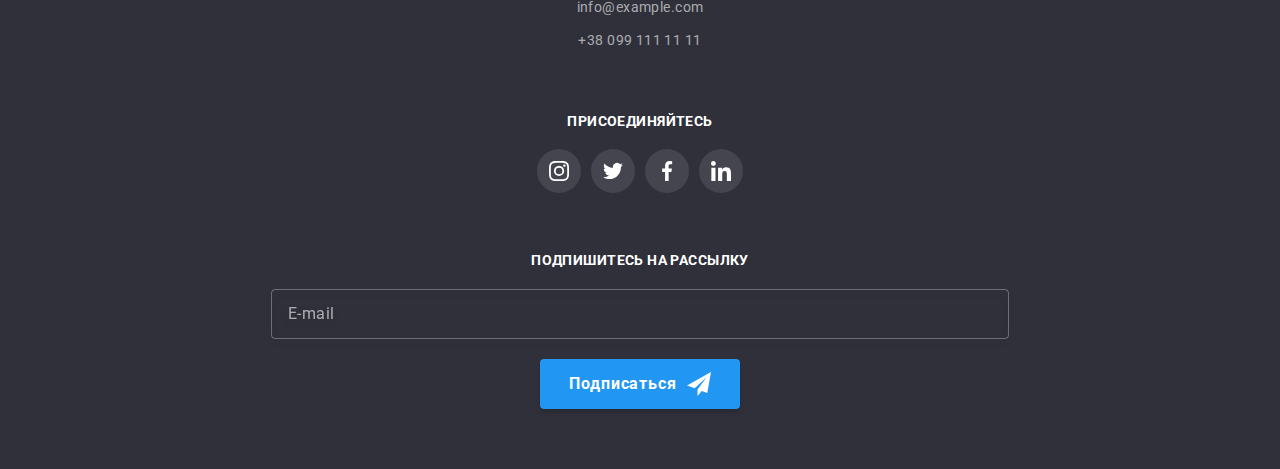
==== commit 65d2d4fa: "mobile studio" ====
--- a/index.html
+++ b/index.html
@@ -126,7 +126,7 @@
      
       <ul class="team-card list">
         <li class="team-card__item">
-          <img class="team-card__img" src="./images/img.jpg" alt="Игорь Демьяненко" width="270">
+          <img class="team-card__img" src="./images/img.jpg" alt="Игорь Демьяненко">
           <div class="team-card__box">
           <h3 class="team-card__title" >Игорь Демьяненко</h3>
           <p class="team-card__text">Product Designer</p>
@@ -163,7 +163,7 @@
         </div>
         </li>
         <li class="team-card__item">
-          <img class="team-card__img" src="./images/img(1).jpg" alt="Ольга Репина" width="270">
+          <img class="team-card__img" src="./images/img(1).jpg" alt="Ольга Репина">
           <div class="team-card__box">
           <h3 class="team-card__title" >Ольга Репина</h3>
           <p class="team-card__text">Frontend Developer</p>
@@ -200,7 +200,7 @@
         </div>
         </li>
         <li class="team-card__item">
-          <img class="team-card__img" src="./images/img(2).jpg" alt="Николай Тарасов" width="270">
+          <img class="team-card__img" src="./images/img(2).jpg" alt="Николай Тарасов">
           <div class="team-card__box">
           <h3 class="team-card__title">Николай Тарасов</h3>
           <p class="team-card__text">Marketing</p>
@@ -237,7 +237,7 @@
          </div>
         </li>
         <li class="team-card__item">
-          <img class="team-card__img" src="./images/img(3).jpg" alt="Михаил Ермаков" width="270">
+          <img class="team-card__img" src="./images/img(3).jpg" alt="Михаил Ермаков">
           <div class="team-card__box">
           <h3 class="team-card__title">Михаил Ермаков</h3>
           <p class="team-card__text">UI Designer</p>
--- a/css/main.min.css
+++ b/css/main.min.css
@@ -1,2 +1,2 @@
-*,::before,::after{box-sizing:border-box}html{line-height:1.15;-webkit-text-size-adjust:100%;-moz-tab-size:4;tab-size:4}body{margin:0;font-family:system-ui,-apple-system,"Segoe UI",Roboto,Helvetica,Arial,sans-serif,"Apple Color Emoji","Segoe UI Emoji"}hr{height:0;color:inherit}abbr[title]{text-decoration:underline dotted}b,strong{font-weight:bolder}code,kbd,samp,pre{font-family:ui-monospace, SFMono-Regular, Consolas, 'Liberation Mono', Menlo, monospace;font-size:1em}small{font-size:80%}sub,sup{font-size:75%;line-height:0;position:relative;vertical-align:baseline}sub{bottom:-0.25em}sup{top:-0.5em}table{text-indent:0;border-color:inherit}button,input,optgroup,select,textarea{font-family:inherit;font-size:100%;line-height:1.15;margin:0}button,select{text-transform:none}button,[type='button'],[type='reset'],[type='submit']{-webkit-appearance:button}::-moz-focus-inner{border-style:none;padding:0}:-moz-focusring{outline:1px dotted ButtonText}:-moz-ui-invalid{box-shadow:none}legend{padding:0}progress{vertical-align:baseline}::-webkit-inner-spin-button,::-webkit-outer-spin-button{height:auto}[type='search']{-webkit-appearance:textfield;outline-offset:-2px}::-webkit-search-decoration{-webkit-appearance:none}::-webkit-file-upload-button{-webkit-appearance:button;font:inherit}summary{display:list-item}body{margin:0 0 0 0;font-family:"Roboto",sans-serif;background:#fff;color:#757575;font-size:14px;line-height:1.33}p,h1,h2,h3,h4,h5,h6{margin:0}ul,ol{margin:0;padding:0}a{text-decoration:none}address{font-style:normal}textarea{resize:none}button{display:flex;justify-content:center;align-items:center;font-family:inherit;border:transparent;border-radius:4px;cursor:pointer;font-size:16px}.container{width:1200px;margin:0 auto;padding-left:15px;padding-right:15px}.section__title{margin-top:0;margin-bottom:50px;font-weight:700;font-size:36px;line-height:1.15;text-align:center;letter-spacing:0.03em;color:#212121}.section{padding-top:94px;padding-bottom:94px}.site-nav,.contact,.feature__list,.team-card,.team-social,.clients__list,.address-box,.footer-social__list,.buttons-list,.portfolio-card{padding-top:0;padding-bottom:0;padding-right:0;padding-left:0;margin-top:0;margin-bottom:0;margin-left:0;margin-right:0;list-style:none}.visually-hidden{position:absolute;width:1px;height:1px;margin:-1px;border:0;padding:0;white-space:nowrap;clip-path:inset(100%);clip:rect(0 0 0 0);overflow:hidden}.header{background-color:#fff;border-bottom:1px solid #ececec}.header__box{display:flex;align-items:center;justify-content:space-between}.header__nav{display:flex;align-items:center}.site-nav{display:flex;margin-left:93px;gap:50px}.site-nav__link{padding-top:32px;padding-bottom:32px;color:#212121;font-weight:500;font-size:14px;line-height:1.1;letter-spacing:0.02em;text-decoration:none;transition-property:color;transition-duration:250ms;transition-timing-function:cubic-bezier(0.4, 0, 0.2, 1)}.site-nav__link:hover,.site-nav__link:focus{color:#2196F3}.site-nav__link--active{position:relative;color:#2196F3}.site-nav__link--active::after{position:absolute;bottom:-2px;left:0;content:'';min-width:100%;height:4px;border:none;background-color:#2196F3;outline:2px;border-radius:2px}.contact{display:flex;justify-content:end;gap:30px}.contact__item{display:flex;align-items:center;justify-content:center}.contact__link{display:flex;align-items:center;padding-top:32px;padding-bottom:32px;color:#757575;text-decoration:none;font-style:normal;font-weight:500;font-size:14px;line-height:1.14;letter-spacing:0.02em;transition-property:color;transition-duration:250ms;transition-timing-function:cubic-bezier(0.4, 0, 0.2, 1)}.contact__link:hover,.contact__link:focus,.contact__link:hover .contact__icon,.contact__link:focus .contact__icon{color:#2196F3;fill:#2196F3}.contact__icon{width:16px;height:12px;margin-right:10px;fill:#757575;transition-property:fill;transition-duration:250ms;transition-timing-function:cubic-bezier(0.4, 0, 0.2, 1)}.logo{font-family:"Raleway",sans-serif;font-weight:700;font-size:26px;line-height:1.19;letter-spacing:0.03em;color:black;text-decoration:none;transition-property:color;transition-duration:250ms;transition-timing-function:cubic-bezier(0.4, 0, 0.2, 1)}.logo__span{color:#2196F3}.logo:hover,.logo:focus{color:#2196F3}.footer__logo{display:block;margin-bottom:20px;color:#fff;transition-property:color;transition-duration:250ms;transition-timing-function:cubic-bezier(0.4, 0, 0.2, 1)}.footer-logo__span{color:#2196F3}.hero{padding-top:200px;padding-bottom:200px;align-items:center;text-align:center;background-color:#2F303A;background-image:linear-gradient(to right, rgba(47,48,58,0.4), rgba(47,48,58,0.4)),url(../images/hero-bg.jpg);background-repeat:no-repeat;background-position:center}.section__title--main{margin-bottom:30px;margin-left:auto;margin-right:auto;width:696px;height:120px;font-weight:900;font-size:44px;line-height:1.36;letter-spacing:0.06em;text-transform:uppercase;color:#fff}.hero__button{min-width:200px;height:50px;margin-right:484px;margin-left:484px;background:#2196F3;box-shadow:0px 4px 4px rgba(0,0,0,0.15);font-weight:700;line-height:1.87;letter-spacing:0.06em;color:#fff;transition-property:scale(1);transition-duration:250ms;transition-timing-function:cubic-bezier(0.4, 0, 0.2, 1)}.hero__button:hover{transform:scale(1.1)}.feature{padding-left:0;padding-right:0;background-color:var(--bg-color-wite)}.feature__list{display:flex;gap:30px}.feature__item{max-width:270px}.feature__box{display:flex;align-items:center;justify-content:center;width:270px;height:120px;margin-bottom:30px;background-color:#F5F4FA;border-radius:4px}.feature__icon{width:70px;height:70px}.feature__title{margin-bottom:10px;color:#212121;font-weight:700;font-size:14px;line-height:1.14;letter-spacing:0.03em;text-transform:uppercase}.feature__text{line-height:1.71;letter-spacing:0.03em}.work{background-color:#fff;padding-top:0}.work__list{position:relative;display:flex;gap:30px}.work__img{display:block}.work__box{position:absolute;bottom:0;display:flex;justify-content:center;align-items:center;width:370px;height:70px;background-color:rgba(47,48,58,0.8);font-weight:700;font-size:14px;line-height:1.14px;text-align:center;letter-spacing:0.03em;text-transform:uppercase;color:#fff}.team{background-color:#F5F4FA}.team-card{display:flex;gap:30px}.team-card__item{background-color:#fff;box-shadow:0px 1px 3px rgba(0,0,0,0.12),0px 1px 1px rgba(0,0,0,0.14),0px 2px 1px rgba(0,0,0,0.2);border-radius:0px 0px 4px 4px}.team-card__img{display:block}.team-card__box{padding-top:30px;padding-bottom:30px}.team-card__title{margin-bottom:10px;font-weight:500;font-size:16px;text-align:center;line-height:1.19;letter-spacing:0.03em;color:#212121}.team-card__text{margin-bottom:16px;font-size:16px;line-height:1.19;text-align:center;letter-spacing:0.03em;color:#757575}.team-social{display:flex;justify-content:center;gap:10px}.team-social__link{display:flex;align-items:center;justify-content:center;width:44px;height:44px;fill:#afb1b8;border-radius:50%;transition-property:background-color;transition-duration:250ms;transition-timing-function:cubic-bezier(0.4, 0, 0.2, 1)}.team-social__link:hover,.team-social__link:focus{background-color:#2196F3;fill:#fff}.team-social__icon{width:20px;height:20px;padding:0;transition-property:fill;transition-duration:250ms;transition-timing-function:cubic-bezier(0.4, 0, 0.2, 1)}.clients__list{display:flex;justify-content:center;gap:30px}.clients__link{display:flex;width:170px;height:92px;border:1px solid #afb1b8;border-radius:4px;align-items:center;justify-content:center;transition-property:border-color;transition-duration:250ms;transition-timing-function:cubic-bezier(0.4, 0, 0.2, 1)}.clients__link:hover .clients__icon,.clients__link:focus .clients__icon{fill:#2196F3}.clients__link:hover,.clients__link:focus{border:1px solid #2196F3}.clients__icon{width:106px;height:60px;fill:#afb1b8;transition-property:fill;transition-duration:250ms;transition-timing-function:cubic-bezier(0.4, 0, 0.2, 1)}.footer{padding-top:60px;padding-bottom:60px;background-color:#2F303A}.footer-box{display:flex;align-items:baseline}.address-box__link{color:rgba(255,255,255,0.6);font-size:14px;line-height:1.71;letter-spacing:0.03em;text-decoration:none;transition-property:color;transition-duration:cubic-bezier(0.4, 0, 0.2, 1);transition-timing-function:cubic-bezier(0.4, 0, 0.2, 1)}.address-box__link:focus,.address-box__link:hover{color:#2196F3}.fact-address{display:inline-block;margin-bottom:9px;color:#ffffff}.mail{display:block;margin-bottom:9px}.tel{display:block}.footer-social{margin-left:70px}.footer-social__label{margin-bottom:20px;font-weight:700;font-size:14px;line-height:16px;letter-spacing:0.03em;text-transform:uppercase;color:#fff}.footer-social__list{display:flex;gap:10px}.footer-social__link{display:flex;align-items:center;justify-content:center;width:44px;height:44px;border-radius:50%;background-color:rgba(255,255,255,0.1);fill:#fff;transition-property:background-color;transition-duration:250ms;transition-timing-function:cubic-bezier(0.4, 0, 0.2, 1)}.footer-social__link:hover,.footer-social__link:focus{background-color:#2196F3}.footer-social__icon{width:20px;height:20px}.footer-form{display:flex;justify-content:space-between;width:570px;margin-left:93px}.footer-form__box{display:flex;flex-direction:column}.footer-form__input{padding:15px 16px;width:358px;height:50px;background-color:transparent;border:1px solid rgba(255,255,255,0.3);border-radius:4px;filter:drop-shadow(0px 4px 4px rgba(0,0,0,0.15));font-size:16px;line-height:1.25;letter-spacing:0.03em;color:rgba(255,255,255,0.6);transition-property:outline-color;transition-duration:250ms;transition-timing-function:cubic-bezier(0.4, 0, 0.2, 1)}.footer-form__input:focus{outline:1px solid #2196F3}.footer-form__input::placeholder{font-size:16px;line-height:1.25;letter-spacing:0.03em;color:rgba(255,255,255,0.6)}.footer-form__label{margin-bottom:20px;font-weight:700;font-size:14px;line-height:1.14;letter-spacing:0.03em;text-transform:uppercase;color:#fff}.footer-button{display:flex;justify-content:center;align-items:flex-end}.footer-button__box{display:flex;justify-content:center;align-items:center;width:200px;height:50px;background-color:#2196F3;box-shadow:0px 4px 4px rgba(0,0,0,0.15);border-radius:4px;border-color:transparent;font-weight:700;font-size:16px;line-height:1.88;letter-spacing:0.06em;color:#fff}.footer-button__icon{margin-left:10px;width:24px;height:24px}.backdrop{position:fixed;top:0;right:0;left:0;bottom:0;background-color:rgba(0,0,0,0.2);opacity:1;transition:opacity 250ms cubic-bezier(0.4, 0, 0.2, 1)}.is-hidden{opacity:0;pointer-events:none}.backdrop.is-hidden .modal{transform:translate(-50%, -50%) scale(1.3)}.modal{position:absolute;top:50%;left:50%;height:581px;width:528px;display:flex;justify-content:center;align-items:center;background-color:#fff;box-shadow:0px 1px 3px rgba(0,0,0,0.12),0px 1px 1px rgba(0,0,0,0.14),0px 2px 1px rgba(0,0,0,0.2);border-radius:4px;z-index:10;transform:translate(-50%, -50%) scale(1);transition:250ms cubic-bezier(0.4, 0, 0.2, 1)}.modal__button{position:absolute;top:8px;right:8px;display:flex;justify-content:center;align-items:center;width:30px;height:30px;cursor:pointer;background-color:transparent;border:1px solid rgba(0,0,0,0.1);border-radius:50%}.modal__button:hover .modal__icon{fill:#2196F3}.modal__icon{width:11px;height:11px;fill:#000;transition-property:fill;transition-duration:250ms;transition-timing-function:cubic-bezier(0.4, 0, 0.2, 1)}.modal-form{text-align:start;display:flex;flex-direction:column}.modal__title{margin-bottom:12px;font-weight:700;font-size:20px;line-height:1.15;text-align:center;letter-spacing:0.03em;color:#212121}.modal-form__input{border:1px solid rgba(33,33,33,0.2);border-radius:4px;width:448px;height:40px;cursor:pointer;font-size:12px;line-height:1.17;letter-spacing:0.01em;color:#757575}.modal-form__label{margin-bottom:4px;color:#757575}.modal-form__box{position:relative}.modal-form__icon{position:absolute;top:11px;left:12px;display:inline-block;width:18px;height:18px;background-color:transparent;transition-property:fill;transition-duration:250ms;transition-timing-function:cubic-bezier(0.4, 0, 0.2, 1)}.modal-form__input.comment{margin-bottom:20px;padding:16px;height:120px;transition-property:outline-color;transition-duration:250ms;transition-timing-function:cubic-bezier(0.4, 0, 0.2, 1)}.modal-form__input.comment::placeholder{font-size:14px;line-height:1.14;letter-spacing:0.01em;color:rgba(117,117,117,0.5)}.modal-form__input{height:40px;margin-bottom:10px;padding:10px 42px;transition-property:outline-color;transition-duration:250ms;transition-timing-function:cubic-bezier(0.4, 0, 0.2, 1)}.modal-form__input:focus ~ .modal-form__icon{fill:#2196F3}.modal-form__input:focus{outline:1px solid #2196F3}.form-checkbox{position:relative;display:flex;justify-content:center;align-items:center;text-align:center;margin-bottom:30px;cursor:pointer}.form-checkbox__label{display:flex;align-items:center;padding-left:24px}.form-checkbox__input{position:absolute;width:1px;height:1px;margin:-1px;border:0;padding:0;white-space:nowrap;clip-path:inset(100%);clip:rect(0 0 0 0);overflow:hidden}.form-checkbox__input:checked+.form-checkbox__icon{background-image:url(../images/icons/check.svg);background-color:#2196F3;border-radius:2px;background-repeat:no-repeat;background-position:50% 50%}.form-checkbox__icon{position:absolute;width:16px;height:15px;margin-left:-24px;background-image:url(../images/icons/square.svg);transition:background-image 250ms cubic-bezier(0.4, 0, 0.2, 1)}.form-checkbox__link{margin-left:4px;font-size:14px;line-height:1.71;letter-spacing:0.03em;text-decoration-line:underline;color:#2196F3}.form-button{display:flex;justify-content:center;align-items:center}.form-button__box{padding:0;width:200px;height:50px;background-color:#2196F3;box-shadow:0px 4px 4px rgba(0,0,0,0.15);border-radius:4px;border:transparent;font-weight:700;font-size:16px;line-height:1.88;letter-spacing:0.06em;color:#ffffff}.buttons-list{display:flex;margin-bottom:50px;justify-content:center;gap:8px}.buttons-list__button{padding-top:6px;padding-bottom:6px;padding-right:22px;padding-left:22px;height:38px;background:#F5F4FA;font-weight:500;line-height:1.62;text-align:center;letter-spacing:0.03em;transition-property:background-color, color;transition-duration:250ms;transition-timing-function:cubic-bezier(0.4, 0, 0.2, 1)}.buttons-list__button:hover,.buttons-list__button:focus{background:#2196F3;box-shadow:0px 3px 1px rgba(0,0,0,0.1),0px 1px 2px rgba(0,0,0,0.08),0px 2px 2px rgba(0,0,0,0.12);color:#fff}.portfolio-card{display:flex;flex-wrap:wrap;gap:30px}.portfolio-card__item{width:370px;height:404px;transition-property:box-shadow;transition-duration:250ms;transition-timing-function:cubic-bezier(0.4, 0, 0.2, 1)}.portfolio-card__item:hover{box-shadow:0px 1px 1px rgba(0,0,0,0.12),0px 4px 4px rgba(0,0,0,0.06),1px 4px 6px rgba(0,0,0,0.16);cursor:pointer}.portfolio-card__item:hover .portfolio-card__overlay,.portfolio-card__item:focus .portfolio-card__overlay{transform:translateY(0)}.portfolio-card__thumb{position:relative;overflow:hidden}.portfolio-card__overlay{position:absolute;top:0;left:0;padding:63px 24px;width:100%;height:100%;background-color:rgba(33,150,243,0.9);font-weight:400;font-size:18px;line-height:1.56;letter-spacing:0.03em;color:#fff;transform:translateY(100%);transition:transform 250ms cubic-bezier(0.4, 0, 0.2, 1)}.portfolio-card__img{display:block}.portfolio-card__box{padding-top:20px;padding-bottom:20px;padding-left:24px;padding-right:24px;margin:0;border-left:1px solid #eeeeee;border-right:1px solid #eeeeee;border-bottom:1px solid #eeeeee}.portfolio-card__title{margin-bottom:4px;font-weight:700;font-size:18px;line-height:2;letter-spacing:0.06em;color:#212121}.portfolio-card__text{font-size:16px;line-height:1.88;letter-spacing:0.03em;color:#757575}
+*,::before,::after{box-sizing:border-box}html{line-height:1.15;-webkit-text-size-adjust:100%;-moz-tab-size:4;tab-size:4}body{margin:0;font-family:system-ui,-apple-system,"Segoe UI",Roboto,Helvetica,Arial,sans-serif,"Apple Color Emoji","Segoe UI Emoji"}hr{height:0;color:inherit}abbr[title]{text-decoration:underline dotted}b,strong{font-weight:bolder}code,kbd,samp,pre{font-family:ui-monospace, SFMono-Regular, Consolas, 'Liberation Mono', Menlo, monospace;font-size:1em}small{font-size:80%}sub,sup{font-size:75%;line-height:0;position:relative;vertical-align:baseline}sub{bottom:-0.25em}sup{top:-0.5em}table{text-indent:0;border-color:inherit}button,input,optgroup,select,textarea{font-family:inherit;font-size:100%;line-height:1.15;margin:0}button,select{text-transform:none}button,[type='button'],[type='reset'],[type='submit']{-webkit-appearance:button}::-moz-focus-inner{border-style:none;padding:0}:-moz-focusring{outline:1px dotted ButtonText}:-moz-ui-invalid{box-shadow:none}legend{padding:0}progress{vertical-align:baseline}::-webkit-inner-spin-button,::-webkit-outer-spin-button{height:auto}[type='search']{-webkit-appearance:textfield;outline-offset:-2px}::-webkit-search-decoration{-webkit-appearance:none}::-webkit-file-upload-button{-webkit-appearance:button;font:inherit}summary{display:list-item}body{margin-top:0;margin-bottom:0;margin-left:0;margin-right:0;font-family:"Roboto",sans-serif;background:#fff;color:#757575;font-size:14px;line-height:1.33}p,h1,h2,h3,h4,h5,h6{margin:0}ul,ol{margin:0;padding:0}a{text-decoration:none}address{font-style:normal}textarea{resize:none}button{display:flex;justify-content:center;align-items:center;font-family:inherit;border:transparent;border-radius:4px;cursor:pointer;font-size:16px}img{display:block}.container{margin-top:0;margin-bottom:0;margin-left:auto;margin-right:auto;padding-left:15px;padding-right:15px}@media screen and (min-width: 480px){.container{width:480px}}@media screen and (min-width: 768px){.container{width:768px}}.section__title{margin-top:0;margin-bottom:30px;font-weight:700;font-size:28px;line-height:1.18;text-align:center;letter-spacing:0.03em;color:#212121}.section{padding-top:60px;padding-bottom:60px}.site-nav,.contact,.feature__list,.team-card,.team-social,.clients__list,.address-box,.footer-social__list,.buttons-list,.portfolio-card{padding-top:0;padding-bottom:0;padding-right:0;padding-left:0;margin-top:0;margin-bottom:0;margin-left:0;margin-right:0;list-style:none}.visually-hidden{position:absolute;width:1px;height:1px;margin:-1px;border:0;padding:0;white-space:nowrap;clip-path:inset(100%);clip:rect(0 0 0 0);overflow:hidden}.header{height:60px;text-align:center;background-color:#fff;border-bottom:1px solid #ececec}.header__box{display:flex;align-items:center;justify-content:space-between}.header__nav{display:flex;align-items:center}.site-nav{display:none;margin-left:93px;gap:50px}.site-nav__link{padding-top:32px;padding-bottom:32px;color:#212121;font-weight:500;font-size:14px;line-height:1.1;letter-spacing:0.02em;text-decoration:none;transition-property:color;transition-duration:250ms;transition-timing-function:cubic-bezier(0.4, 0, 0.2, 1)}.site-nav__link:hover,.site-nav__link:focus{color:#2196F3}.site-nav__link--active{position:relative;color:#2196F3}.site-nav__link--active::after{position:absolute;bottom:-2px;left:0;content:'';min-width:100%;height:4px;border:none;background-color:#2196F3;outline:2px;border-radius:2px}.contact{display:none;justify-content:end;gap:30px}.contact__item{display:flex;align-items:center;justify-content:center}.contact__link{display:flex;align-items:center;padding-top:32px;padding-bottom:32px;color:#757575;text-decoration:none;font-style:normal;font-weight:500;font-size:14px;line-height:1.14;letter-spacing:0.02em;transition-property:color;transition-duration:250ms;transition-timing-function:cubic-bezier(0.4, 0, 0.2, 1)}.contact__link:hover,.contact__link:focus,.contact__link:hover .contact__icon,.contact__link:focus .contact__icon{color:#2196F3;fill:#2196F3}.contact__icon{width:16px;height:12px;margin-right:10px;fill:#757575;transition-property:fill;transition-duration:250ms;transition-timing-function:cubic-bezier(0.4, 0, 0.2, 1)}.logo{font-family:"Raleway",sans-serif;font-weight:700;font-size:26px;line-height:1.19;letter-spacing:0.03em;color:black;text-decoration:none;transition-property:color;transition-duration:250ms;transition-timing-function:cubic-bezier(0.4, 0, 0.2, 1)}.logo__span{color:#2196F3}.logo:hover,.logo:focus{color:#2196F3}.header__logo{padding-top:16px;padding-bottom:16px;font-size:24px;line-height:1.17;letter-spacing:0.03em}.footer__logo{display:block;margin-bottom:20px;text-align:center;color:#fff;transition-property:color;transition-duration:250ms;transition-timing-function:cubic-bezier(0.4, 0, 0.2, 1)}.footer-logo__span{color:#2196F3}.hero{padding-top:118px;padding-bottom:118px;align-items:center;text-align:center;background-color:#2F303A;background-image:linear-gradient(to right, rgba(47,48,58,0.4), rgba(47,48,58,0.4)),url(../images/hero-bg.jpg);background-repeat:no-repeat;background-position:center}.section__title--main{margin-bottom:30px;padding-right:45px;padding-left:45px;font-weight:900;font-size:26px;line-height:1.62;text-align:center;letter-spacing:0.06em;text-transform:uppercase;color:#fff}.hero__button{min-width:200px;height:50px;margin-right:auto;margin-left:auto;background:#2196F3;box-shadow:0px 4px 4px rgba(0,0,0,0.15);font-weight:700;line-height:1.87;letter-spacing:0.06em;color:#fff;transition-property:scale(1);transition-duration:250ms;transition-timing-function:cubic-bezier(0.4, 0, 0.2, 1)}.hero__button:hover{transform:scale(1.1)}.feature{padding-left:0;padding-right:0;background-color:#fff}.feature__list{gap:30px}.feature__item{max-width:100%}.feature__item:not(:last-child){margin-bottom:30px}.feature__box{display:flex;align-items:center;justify-content:center;width:100%;height:120px;margin-bottom:30px;background-color:#F5F4FA;border-radius:4px}.feature__icon{width:70px;height:70px}.feature__title{margin-bottom:10px;text-align:center;color:#212121;font-weight:700;font-size:14px;line-height:1.14;letter-spacing:0.03em;text-transform:uppercase}.feature__text{line-height:1.71;letter-spacing:0.03em}.work{display:none;background-color:#fff;padding-top:0}.work__list{position:relative;display:flex;gap:30px}.work__img{display:block}.work__box{position:absolute;bottom:0;display:flex;justify-content:center;align-items:center;width:370px;height:70px;background-color:rgba(47,48,58,0.8);font-weight:700;font-size:14px;line-height:1.14px;text-align:center;letter-spacing:0.03em;text-transform:uppercase;color:#fff}.team{background-color:#F5F4FA}.team-card__item{width:100%;background-color:#fff;box-shadow:0px 1px 3px rgba(0,0,0,0.12),0px 1px 1px rgba(0,0,0,0.14),0px 2px 1px rgba(0,0,0,0.2);border-radius:0px 0px 4px 4px}.team-card__item:not(:last-child){margin-bottom:30px}.team-card__img{width:450px;height:460px}.team-card__box{padding-top:30px;padding-bottom:30px}.team-card__title{margin-bottom:10px;font-weight:500;font-size:16px;text-align:center;line-height:1.19;letter-spacing:0.03em;color:#212121}.team-card__text{margin-bottom:16px;font-size:16px;line-height:1.19;text-align:center;letter-spacing:0.03em;color:#757575}.team-social{display:flex;justify-content:center;gap:10px}.team-social__link{display:flex;align-items:center;justify-content:center;width:44px;height:44px;fill:#afb1b8;border-radius:50%;transition-property:background-color;transition-duration:250ms;transition-timing-function:cubic-bezier(0.4, 0, 0.2, 1)}.team-social__link:hover,.team-social__link:focus{background-color:#2196F3;fill:#fff}.team-social__icon{width:20px;height:20px;padding:0;transition-property:fill;transition-duration:250ms;transition-timing-function:cubic-bezier(0.4, 0, 0.2, 1)}.clients__list{width:100%;display:flex;flex-direction:row;flex-wrap:wrap;gap:30px}.clients__link{display:flex;width:210px;height:92px;border:1px solid #afb1b8;border-radius:4px;align-items:center;justify-content:center;transition-property:border-color;transition-duration:250ms;transition-timing-function:cubic-bezier(0.4, 0, 0.2, 1)}.clients__link:hover .clients__icon,.clients__link:focus .clients__icon{fill:#2196F3}.clients__link:hover,.clients__link:focus{border:1px solid #2196F3}.clients__icon{width:106px;height:60px;fill:#afb1b8;transition-property:fill;transition-duration:250ms;transition-timing-function:cubic-bezier(0.4, 0, 0.2, 1)}.footer{padding-top:60px;padding-bottom:60px;background-color:#2F303A}.address-box{text-align:center;margin-bottom:60px}.address-box__link{color:rgba(255,255,255,0.6);font-size:14px;line-height:1.71;letter-spacing:0.03em;text-decoration:none;transition-property:color;transition-duration:cubic-bezier(0.4, 0, 0.2, 1);transition-timing-function:cubic-bezier(0.4, 0, 0.2, 1)}.address-box__link:focus,.address-box__link:hover{color:#2196F3}.fact-address{display:inline-block;margin-bottom:9px;color:#ffffff}.mail{display:block;margin-bottom:9px}.tel{display:block}.footer-social{text-align:center}.footer-social__label{margin-bottom:20px;font-weight:700;font-size:14px;line-height:16px;letter-spacing:0.03em;text-transform:uppercase;color:#fff}.footer-social__list{display:flex;justify-content:center;gap:10px;margin-bottom:60px}.footer-social__link{display:flex;align-items:center;justify-content:center;width:44px;height:44px;border-radius:50%;background-color:rgba(255,255,255,0.1);fill:#fff;transition-property:background-color;transition-duration:250ms;transition-timing-function:cubic-bezier(0.4, 0, 0.2, 1)}.footer-social__link:hover,.footer-social__link:focus{background-color:#2196F3}.footer-social__icon{width:20px;height:20px}.footer-form{text-align:center}.footer-form__box{display:flex;flex-direction:column}.footer-form__input{padding:15px 16px;width:100%;height:50px;margin-bottom:20px;background-color:transparent;border:1px solid rgba(255,255,255,0.3);border-radius:4px;filter:drop-shadow(0px 4px 4px rgba(0,0,0,0.15));font-size:16px;line-height:1.25;letter-spacing:0.03em;color:rgba(255,255,255,0.6);transition-property:outline-color;transition-duration:250ms;transition-timing-function:cubic-bezier(0.4, 0, 0.2, 1)}.footer-form__input:focus{outline:1px solid #2196F3}.footer-form__input::placeholder{font-size:16px;line-height:1.25;letter-spacing:0.03em;color:rgba(255,255,255,0.6)}.footer-form__label{margin-bottom:20px;font-weight:700;font-size:14px;line-height:1.14;letter-spacing:0.03em;text-transform:uppercase;color:#fff}.footer-button{display:flex;justify-content:center;align-items:flex-end}.footer-button__box{display:flex;justify-content:center;align-items:center;width:200px;height:50px;background-color:#2196F3;box-shadow:0px 4px 4px rgba(0,0,0,0.15);border-radius:4px;border-color:transparent;font-weight:700;font-size:16px;line-height:1.88;letter-spacing:0.06em;color:#fff}.footer-button__icon{margin-left:10px;width:24px;height:24px}.backdrop{position:fixed;top:0;right:0;left:0;bottom:0;background-color:rgba(0,0,0,0.2);opacity:1;transition:opacity 250ms cubic-bezier(0.4, 0, 0.2, 1)}.is-hidden{opacity:0;pointer-events:none}.backdrop.is-hidden .modal{transform:translate(-50%, -50%) scale(1.3)}.modal{position:absolute;top:50%;left:50%;height:581px;width:528px;display:flex;justify-content:center;align-items:center;background-color:#fff;box-shadow:0px 1px 3px rgba(0,0,0,0.12),0px 1px 1px rgba(0,0,0,0.14),0px 2px 1px rgba(0,0,0,0.2);border-radius:4px;z-index:10;transform:translate(-50%, -50%) scale(1);transition:250ms cubic-bezier(0.4, 0, 0.2, 1)}.modal__button{position:absolute;top:8px;right:8px;display:flex;justify-content:center;align-items:center;width:30px;height:30px;cursor:pointer;background-color:transparent;border:1px solid rgba(0,0,0,0.1);border-radius:50%}.modal__button:hover .modal__icon{fill:#2196F3}.modal__icon{width:11px;height:11px;fill:#000;transition-property:fill;transition-duration:250ms;transition-timing-function:cubic-bezier(0.4, 0, 0.2, 1)}.modal-form{text-align:start;display:flex;flex-direction:column}.modal__title{margin-bottom:12px;font-weight:700;font-size:20px;line-height:1.15;text-align:center;letter-spacing:0.03em;color:#212121}.modal-form__input{border:1px solid rgba(33,33,33,0.2);border-radius:4px;width:448px;height:40px;cursor:pointer;font-size:12px;line-height:1.17;letter-spacing:0.01em;color:#212121}.modal-form__label{margin-bottom:4px;color:#757575}.modal-form__box{position:relative}.modal-form__icon{position:absolute;top:11px;left:12px;display:inline-block;width:18px;height:18px;background-color:transparent;transition-property:fill;transition-duration:250ms;transition-timing-function:cubic-bezier(0.4, 0, 0.2, 1)}.modal-form__input.comment{margin-bottom:20px;padding:16px;height:120px;transition-property:outline-color;transition-duration:250ms;transition-timing-function:cubic-bezier(0.4, 0, 0.2, 1)}.modal-form__input.comment::placeholder{font-size:14px;line-height:1.14;letter-spacing:0.01em;color:rgba(117,117,117,0.5)}.modal-form__input{height:40px;margin-bottom:10px;padding:10px 42px;transition-property:outline-color;transition-duration:250ms;transition-timing-function:cubic-bezier(0.4, 0, 0.2, 1)}.modal-form__input:focus ~ .modal-form__icon{fill:#2196F3}.modal-form__input:focus{outline:1px solid #2196F3}.form-checkbox{position:relative;display:flex;justify-content:center;align-items:center;text-align:center;margin-bottom:30px;cursor:pointer}.form-checkbox__label{display:flex;align-items:center;padding-left:24px}.form-checkbox__input{position:absolute;width:1px;height:1px;margin:-1px;border:0;padding:0;white-space:nowrap;clip-path:inset(100%);clip:rect(0 0 0 0);overflow:hidden}.form-checkbox__input:checked+.form-checkbox__icon{background-image:url(../images/icons/check.svg);background-color:#2196F3;border-radius:2px;background-repeat:no-repeat;background-position:50% 50%}.form-checkbox__icon{position:absolute;width:16px;height:15px;margin-left:-24px;background-image:url(../images/icons/square.svg);transition:background-image 250ms cubic-bezier(0.4, 0, 0.2, 1)}.form-checkbox__link{margin-left:4px;font-size:14px;line-height:1.71;letter-spacing:0.03em;text-decoration-line:underline;color:#2196F3}.form-button{display:flex;justify-content:center;align-items:center}.form-button__box{padding:0;width:200px;height:50px;background-color:#2196F3;box-shadow:0px 4px 4px rgba(0,0,0,0.15);border-radius:4px;border:transparent;font-weight:700;font-size:16px;line-height:1.88;letter-spacing:0.06em;color:#ffffff}.buttons-list{display:flex;margin-bottom:50px;justify-content:center;gap:8px}.buttons-list__button{padding-top:6px;padding-bottom:6px;padding-right:22px;padding-left:22px;height:38px;background:#F5F4FA;font-weight:500;line-height:1.62;text-align:center;letter-spacing:0.03em;transition-property:background-color, color;transition-duration:250ms;transition-timing-function:cubic-bezier(0.4, 0, 0.2, 1)}.buttons-list__button:hover,.buttons-list__button:focus{background:#2196F3;box-shadow:0px 3px 1px rgba(0,0,0,0.1),0px 1px 2px rgba(0,0,0,0.08),0px 2px 2px rgba(0,0,0,0.12);color:#fff}.portfolio-card{display:flex;flex-wrap:wrap;gap:30px}.portfolio-card__item{width:370px;height:404px;transition-property:box-shadow;transition-duration:250ms;transition-timing-function:cubic-bezier(0.4, 0, 0.2, 1)}.portfolio-card__item:hover{box-shadow:0px 1px 1px rgba(0,0,0,0.12),0px 4px 4px rgba(0,0,0,0.06),1px 4px 6px rgba(0,0,0,0.16);cursor:pointer}.portfolio-card__item:hover .portfolio-card__overlay,.portfolio-card__item:focus .portfolio-card__overlay{transform:translateY(0)}.portfolio-card__thumb{position:relative;overflow:hidden}.portfolio-card__overlay{position:absolute;top:0;left:0;padding:63px 24px;width:100%;height:100%;background-color:rgba(33,150,243,0.9);font-weight:400;font-size:18px;line-height:1.56;letter-spacing:0.03em;color:#fff;transform:translateY(100%);transition:transform 250ms cubic-bezier(0.4, 0, 0.2, 1)}.portfolio-card__img{display:block}.portfolio-card__box{padding-top:20px;padding-bottom:20px;padding-left:24px;padding-right:24px;margin:0;border-left:1px solid #eeeeee;border-right:1px solid #eeeeee;border-bottom:1px solid #eeeeee}.portfolio-card__title{margin-bottom:4px;font-weight:700;font-size:18px;line-height:2;letter-spacing:0.06em;color:#212121}.portfolio-card__text{font-size:16px;line-height:1.88;letter-spacing:0.03em;color:#757575}
 /*# sourceMappingURL=main.min.css.map */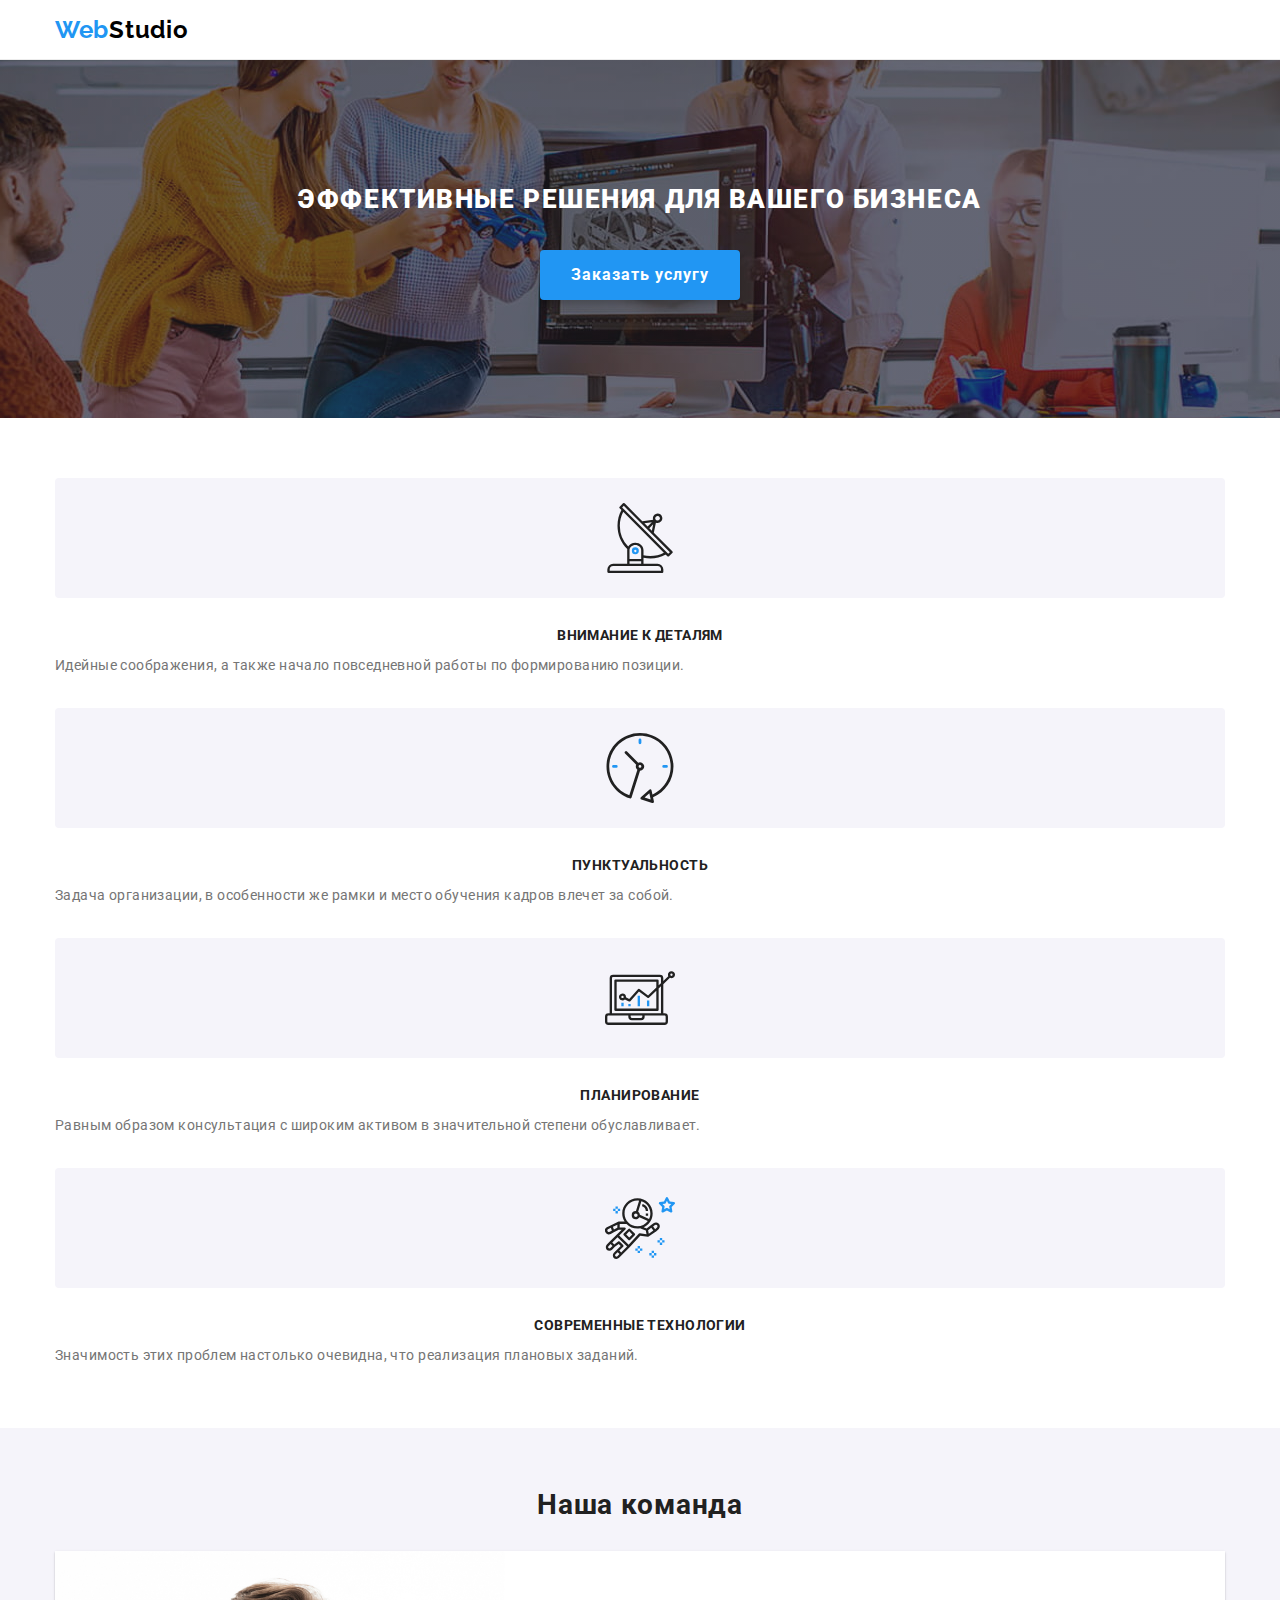
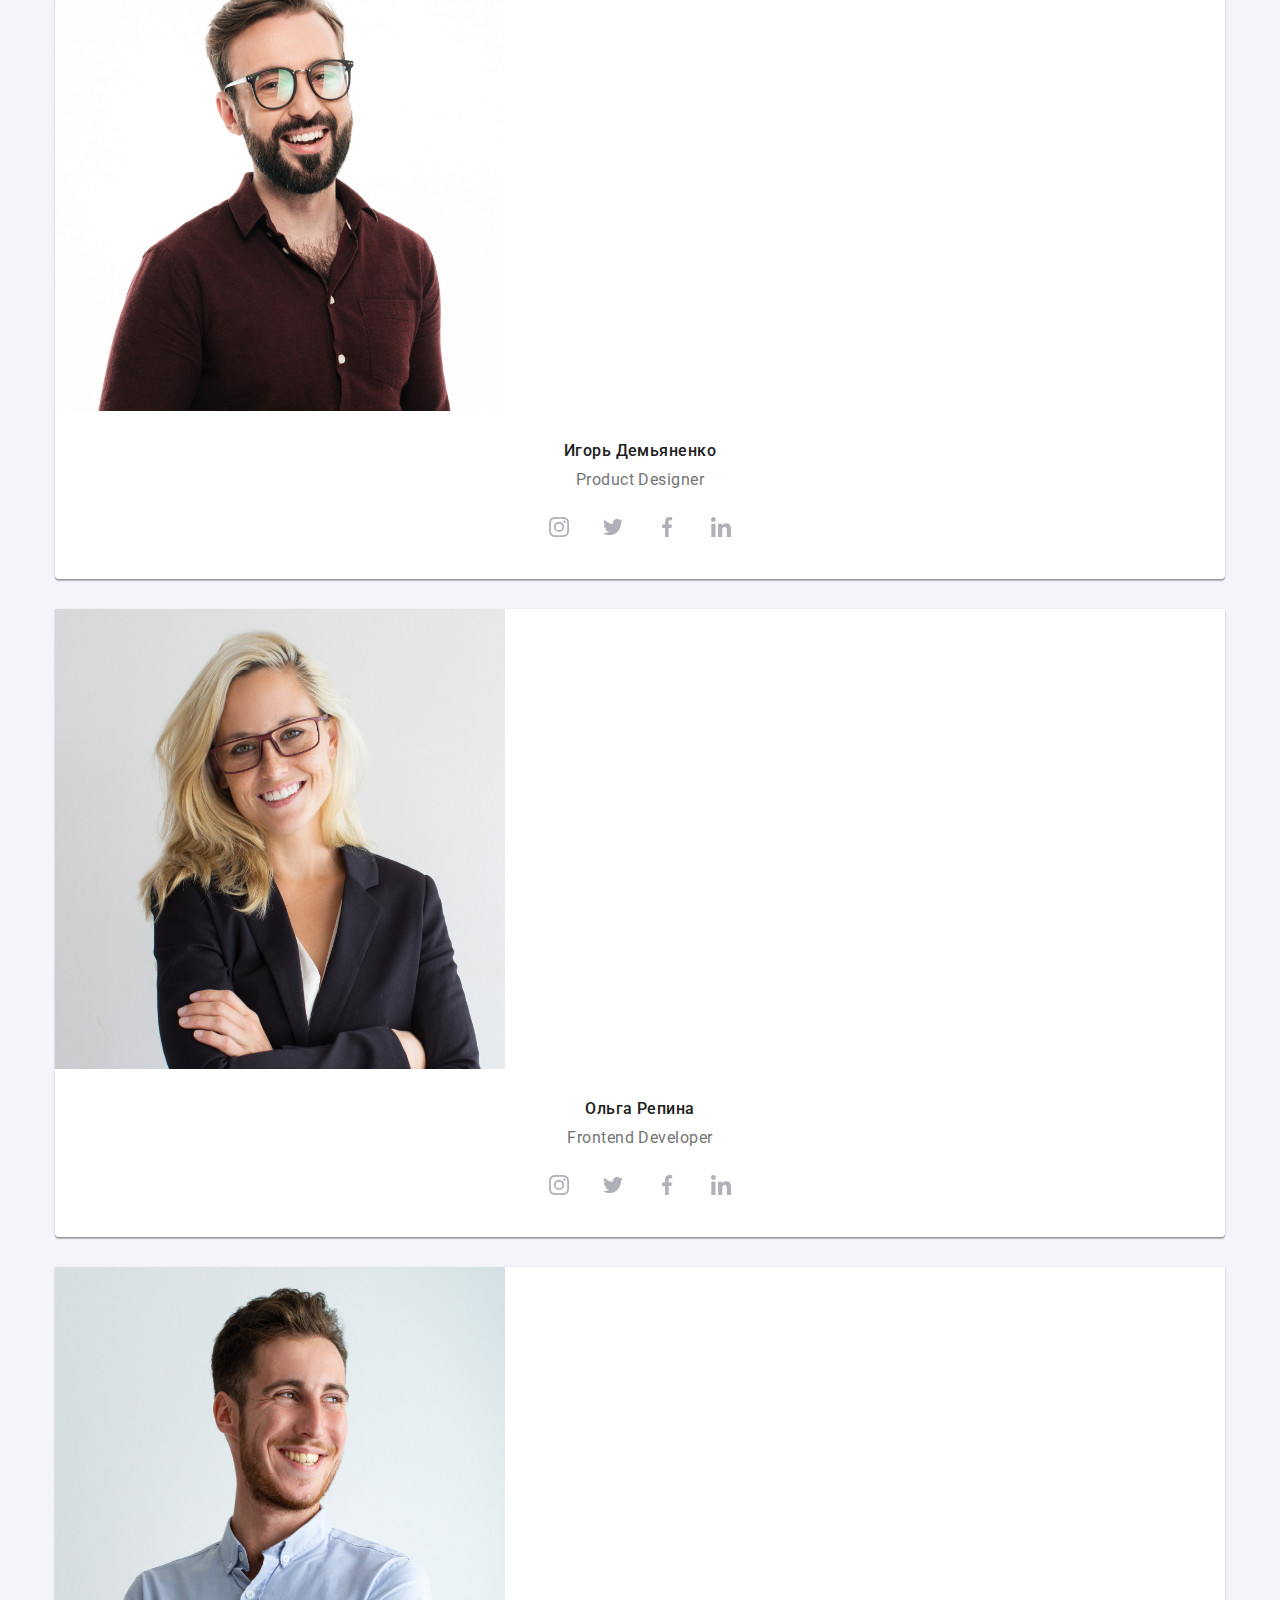
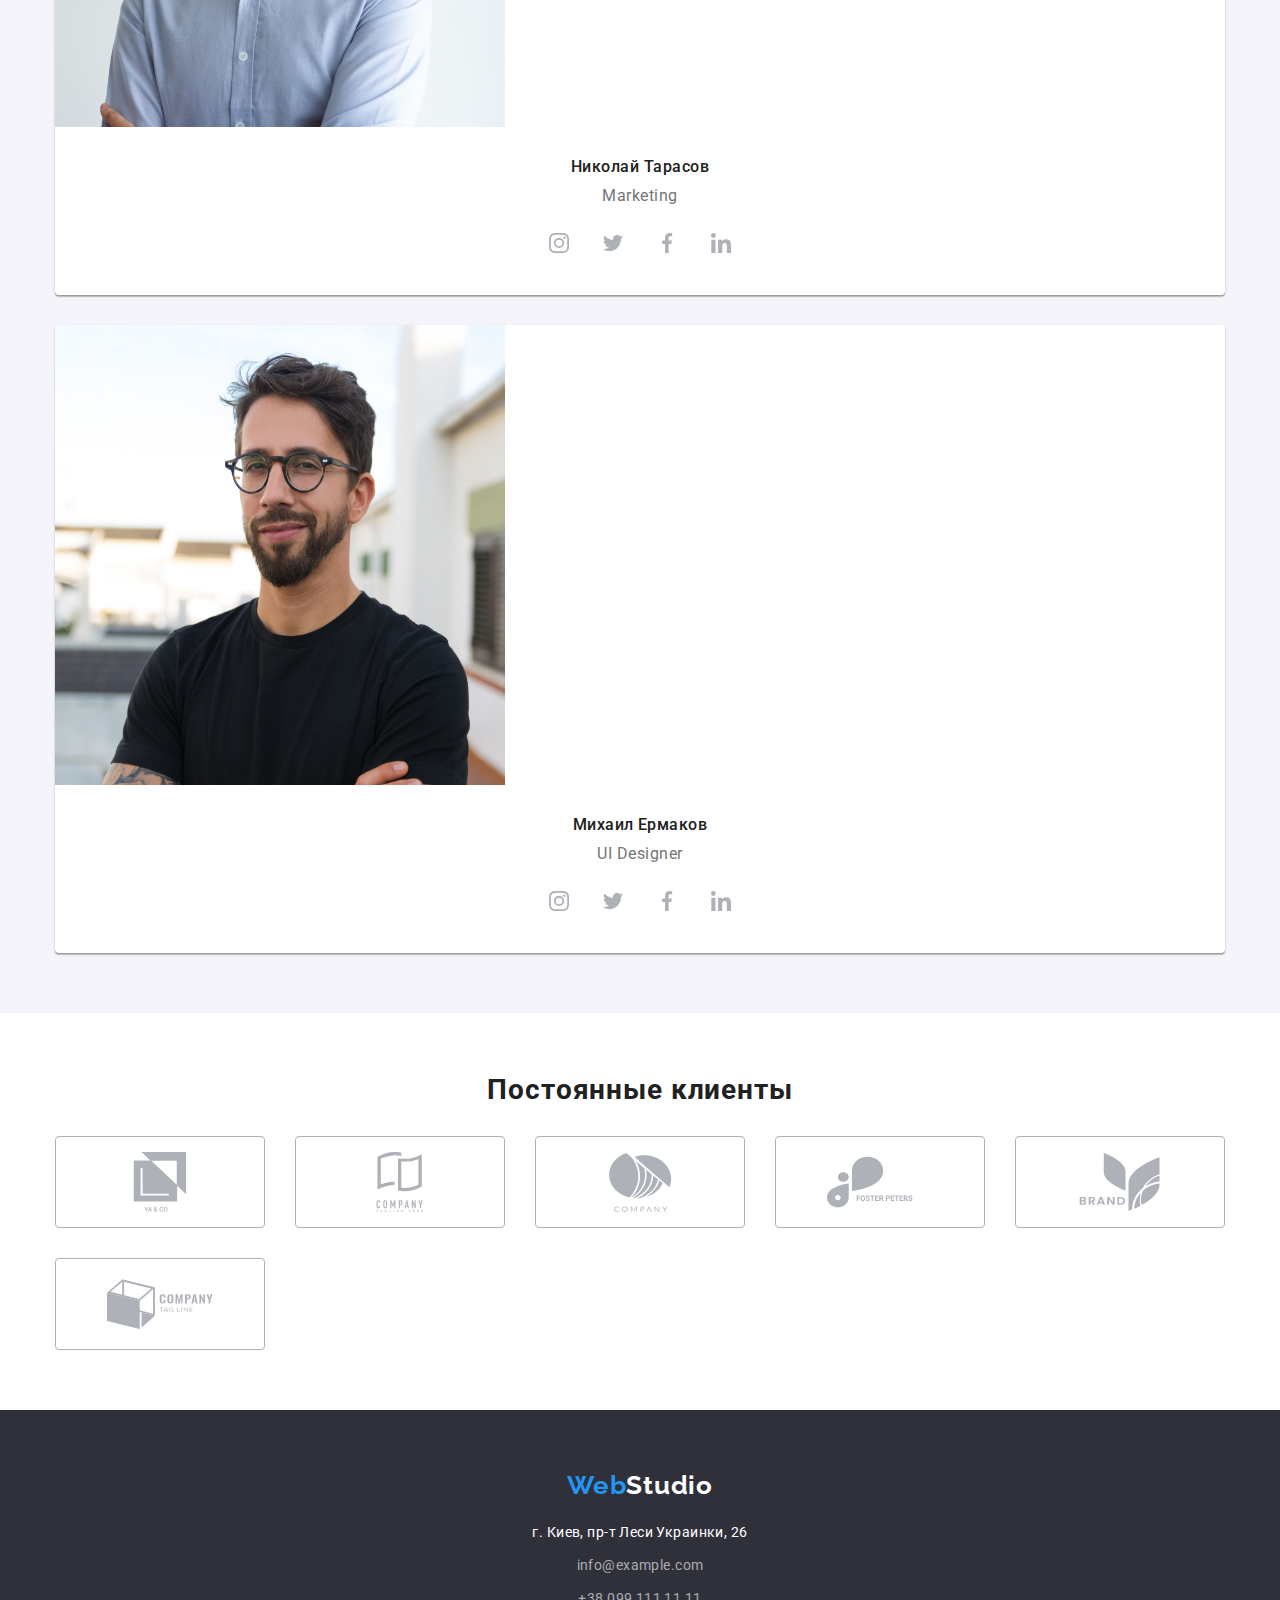
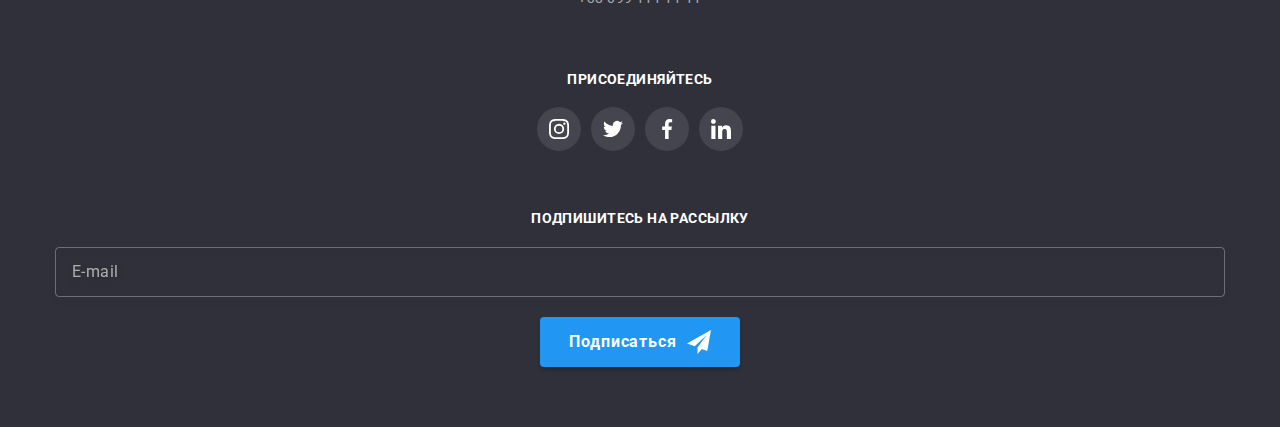
==== commit e8422c4b: "modal mobile" ====
--- a/index.html
+++ b/index.html
@@ -406,10 +406,10 @@
         <button data-modal-close type="button" class="modal__button"><svg class="modal__icon">
         <use href="./images/icons/symbol-defs.svg#icon-close"></use></svg></button>
       
-        <form class="modal__form" autocomplete="on">
-        <h2 class="modal__title">Оставьте свои данные, мы вам перезвоним</h2>
-
-      <div class="modal-form">
+        <form class="modal-form" autocomplete="on">
+        <h2 class="modal-form__title">Оставьте свои данные, мы вам перезвоним</h2>
+
+      <div class="modal-form__all">
          <label class="modal-form__label" for="modal-name">Имя</label>
       <div class="modal-form__box">
          <input class="modal-form__input" type="text" name="modal-name" id="modal-name">
@@ -419,7 +419,7 @@
       </div>
       </div>
       
-      <div class="modal-form">
+      <div class="modal-form__all">
        <label class="modal-form__label"  for="modal-tel">Телефон</label>
        <div class="modal-form__box">
         <input class="modal-form__input" type="tel" name="modal-tel" id="modal-tel">
@@ -428,7 +428,7 @@
          </svg></div>
       </div>
       
-      <div class="modal-form">
+      <div class="modal-form__all">
         <label class="modal-form__label"  for="modal-mail">Почта</label>
         <div class="modal-form__box">
         <input class="modal-form__input" type="mail" name="modal-mail" id="modal-mail">
@@ -436,7 +436,7 @@
         </svg></div>
       </div>
       
-      <div class="modal-form">
+      <div class="modal-form__all">
         <label class="modal-form__label"  for="modal-comment">Комментарий</label>
         <textarea class="modal-form__input comment" name="modal-comment" id="modal-comment" placeholder="Введите текст..."></textarea>
       </div>
--- a/css/main.min.css
+++ b/css/main.min.css
@@ -1,2 +1,2 @@
-*,::before,::after{box-sizing:border-box}html{line-height:1.15;-webkit-text-size-adjust:100%;-moz-tab-size:4;tab-size:4}body{margin:0;font-family:system-ui,-apple-system,"Segoe UI",Roboto,Helvetica,Arial,sans-serif,"Apple Color Emoji","Segoe UI Emoji"}hr{height:0;color:inherit}abbr[title]{text-decoration:underline dotted}b,strong{font-weight:bolder}code,kbd,samp,pre{font-family:ui-monospace, SFMono-Regular, Consolas, 'Liberation Mono', Menlo, monospace;font-size:1em}small{font-size:80%}sub,sup{font-size:75%;line-height:0;position:relative;vertical-align:baseline}sub{bottom:-0.25em}sup{top:-0.5em}table{text-indent:0;border-color:inherit}button,input,optgroup,select,textarea{font-family:inherit;font-size:100%;line-height:1.15;margin:0}button,select{text-transform:none}button,[type='button'],[type='reset'],[type='submit']{-webkit-appearance:button}::-moz-focus-inner{border-style:none;padding:0}:-moz-focusring{outline:1px dotted ButtonText}:-moz-ui-invalid{box-shadow:none}legend{padding:0}progress{vertical-align:baseline}::-webkit-inner-spin-button,::-webkit-outer-spin-button{height:auto}[type='search']{-webkit-appearance:textfield;outline-offset:-2px}::-webkit-search-decoration{-webkit-appearance:none}::-webkit-file-upload-button{-webkit-appearance:button;font:inherit}summary{display:list-item}body{margin-top:0;margin-bottom:0;margin-left:0;margin-right:0;font-family:"Roboto",sans-serif;background:#fff;color:#757575;font-size:14px;line-height:1.33}p,h1,h2,h3,h4,h5,h6{margin:0}ul,ol{margin:0;padding:0}a{text-decoration:none}address{font-style:normal}textarea{resize:none}button{display:flex;justify-content:center;align-items:center;font-family:inherit;border:transparent;border-radius:4px;cursor:pointer;font-size:16px}img{display:block}.container{margin-top:0;margin-bottom:0;margin-left:auto;margin-right:auto;padding-left:15px;padding-right:15px}@media screen and (min-width: 480px){.container{width:480px}}@media screen and (min-width: 768px){.container{width:768px}}.section__title{margin-top:0;margin-bottom:30px;font-weight:700;font-size:28px;line-height:1.18;text-align:center;letter-spacing:0.03em;color:#212121}.section{padding-top:60px;padding-bottom:60px}.site-nav,.contact,.feature__list,.team-card,.team-social,.clients__list,.address-box,.footer-social__list,.buttons-list,.portfolio-card{padding-top:0;padding-bottom:0;padding-right:0;padding-left:0;margin-top:0;margin-bottom:0;margin-left:0;margin-right:0;list-style:none}.visually-hidden{position:absolute;width:1px;height:1px;margin:-1px;border:0;padding:0;white-space:nowrap;clip-path:inset(100%);clip:rect(0 0 0 0);overflow:hidden}.header{height:60px;text-align:center;background-color:#fff;border-bottom:1px solid #ececec}.header__box{display:flex;align-items:center;justify-content:space-between}.header__nav{display:flex;align-items:center}.site-nav{display:none;margin-left:93px;gap:50px}.site-nav__link{padding-top:32px;padding-bottom:32px;color:#212121;font-weight:500;font-size:14px;line-height:1.1;letter-spacing:0.02em;text-decoration:none;transition-property:color;transition-duration:250ms;transition-timing-function:cubic-bezier(0.4, 0, 0.2, 1)}.site-nav__link:hover,.site-nav__link:focus{color:#2196F3}.site-nav__link--active{position:relative;color:#2196F3}.site-nav__link--active::after{position:absolute;bottom:-2px;left:0;content:'';min-width:100%;height:4px;border:none;background-color:#2196F3;outline:2px;border-radius:2px}.contact{display:none;justify-content:end;gap:30px}.contact__item{display:flex;align-items:center;justify-content:center}.contact__link{display:flex;align-items:center;padding-top:32px;padding-bottom:32px;color:#757575;text-decoration:none;font-style:normal;font-weight:500;font-size:14px;line-height:1.14;letter-spacing:0.02em;transition-property:color;transition-duration:250ms;transition-timing-function:cubic-bezier(0.4, 0, 0.2, 1)}.contact__link:hover,.contact__link:focus,.contact__link:hover .contact__icon,.contact__link:focus .contact__icon{color:#2196F3;fill:#2196F3}.contact__icon{width:16px;height:12px;margin-right:10px;fill:#757575;transition-property:fill;transition-duration:250ms;transition-timing-function:cubic-bezier(0.4, 0, 0.2, 1)}.logo{font-family:"Raleway",sans-serif;font-weight:700;font-size:26px;line-height:1.19;letter-spacing:0.03em;color:black;text-decoration:none;transition-property:color;transition-duration:250ms;transition-timing-function:cubic-bezier(0.4, 0, 0.2, 1)}.logo__span{color:#2196F3}.logo:hover,.logo:focus{color:#2196F3}.header__logo{padding-top:16px;padding-bottom:16px;font-size:24px;line-height:1.17;letter-spacing:0.03em}.footer__logo{display:block;margin-bottom:20px;text-align:center;color:#fff;transition-property:color;transition-duration:250ms;transition-timing-function:cubic-bezier(0.4, 0, 0.2, 1)}.footer-logo__span{color:#2196F3}.hero{padding-top:118px;padding-bottom:118px;align-items:center;text-align:center;background-color:#2F303A;background-image:linear-gradient(to right, rgba(47,48,58,0.4), rgba(47,48,58,0.4)),url(../images/hero-bg.jpg);background-repeat:no-repeat;background-position:center}.section__title--main{margin-bottom:30px;padding-right:45px;padding-left:45px;font-weight:900;font-size:26px;line-height:1.62;text-align:center;letter-spacing:0.06em;text-transform:uppercase;color:#fff}.hero__button{min-width:200px;height:50px;margin-right:auto;margin-left:auto;background:#2196F3;box-shadow:0px 4px 4px rgba(0,0,0,0.15);font-weight:700;line-height:1.87;letter-spacing:0.06em;color:#fff;transition-property:scale(1);transition-duration:250ms;transition-timing-function:cubic-bezier(0.4, 0, 0.2, 1)}.hero__button:hover{transform:scale(1.1)}.feature{padding-left:0;padding-right:0;background-color:#fff}.feature__list{gap:30px}.feature__item{max-width:100%}.feature__item:not(:last-child){margin-bottom:30px}.feature__box{display:flex;align-items:center;justify-content:center;width:100%;height:120px;margin-bottom:30px;background-color:#F5F4FA;border-radius:4px}.feature__icon{width:70px;height:70px}.feature__title{margin-bottom:10px;text-align:center;color:#212121;font-weight:700;font-size:14px;line-height:1.14;letter-spacing:0.03em;text-transform:uppercase}.feature__text{line-height:1.71;letter-spacing:0.03em}.work{display:none;background-color:#fff;padding-top:0}.work__list{position:relative;display:flex;gap:30px}.work__img{display:block}.work__box{position:absolute;bottom:0;display:flex;justify-content:center;align-items:center;width:370px;height:70px;background-color:rgba(47,48,58,0.8);font-weight:700;font-size:14px;line-height:1.14px;text-align:center;letter-spacing:0.03em;text-transform:uppercase;color:#fff}.team{background-color:#F5F4FA}.team-card__item{width:100%;background-color:#fff;box-shadow:0px 1px 3px rgba(0,0,0,0.12),0px 1px 1px rgba(0,0,0,0.14),0px 2px 1px rgba(0,0,0,0.2);border-radius:0px 0px 4px 4px}.team-card__item:not(:last-child){margin-bottom:30px}.team-card__img{width:450px;height:460px}.team-card__box{padding-top:30px;padding-bottom:30px}.team-card__title{margin-bottom:10px;font-weight:500;font-size:16px;text-align:center;line-height:1.19;letter-spacing:0.03em;color:#212121}.team-card__text{margin-bottom:16px;font-size:16px;line-height:1.19;text-align:center;letter-spacing:0.03em;color:#757575}.team-social{display:flex;justify-content:center;gap:10px}.team-social__link{display:flex;align-items:center;justify-content:center;width:44px;height:44px;fill:#afb1b8;border-radius:50%;transition-property:background-color;transition-duration:250ms;transition-timing-function:cubic-bezier(0.4, 0, 0.2, 1)}.team-social__link:hover,.team-social__link:focus{background-color:#2196F3;fill:#fff}.team-social__icon{width:20px;height:20px;padding:0;transition-property:fill;transition-duration:250ms;transition-timing-function:cubic-bezier(0.4, 0, 0.2, 1)}.clients__list{width:100%;display:flex;flex-direction:row;flex-wrap:wrap;gap:30px}.clients__link{display:flex;width:210px;height:92px;border:1px solid #afb1b8;border-radius:4px;align-items:center;justify-content:center;transition-property:border-color;transition-duration:250ms;transition-timing-function:cubic-bezier(0.4, 0, 0.2, 1)}.clients__link:hover .clients__icon,.clients__link:focus .clients__icon{fill:#2196F3}.clients__link:hover,.clients__link:focus{border:1px solid #2196F3}.clients__icon{width:106px;height:60px;fill:#afb1b8;transition-property:fill;transition-duration:250ms;transition-timing-function:cubic-bezier(0.4, 0, 0.2, 1)}.footer{padding-top:60px;padding-bottom:60px;background-color:#2F303A}.address-box{text-align:center;margin-bottom:60px}.address-box__link{color:rgba(255,255,255,0.6);font-size:14px;line-height:1.71;letter-spacing:0.03em;text-decoration:none;transition-property:color;transition-duration:cubic-bezier(0.4, 0, 0.2, 1);transition-timing-function:cubic-bezier(0.4, 0, 0.2, 1)}.address-box__link:focus,.address-box__link:hover{color:#2196F3}.fact-address{display:inline-block;margin-bottom:9px;color:#ffffff}.mail{display:block;margin-bottom:9px}.tel{display:block}.footer-social{text-align:center}.footer-social__label{margin-bottom:20px;font-weight:700;font-size:14px;line-height:16px;letter-spacing:0.03em;text-transform:uppercase;color:#fff}.footer-social__list{display:flex;justify-content:center;gap:10px;margin-bottom:60px}.footer-social__link{display:flex;align-items:center;justify-content:center;width:44px;height:44px;border-radius:50%;background-color:rgba(255,255,255,0.1);fill:#fff;transition-property:background-color;transition-duration:250ms;transition-timing-function:cubic-bezier(0.4, 0, 0.2, 1)}.footer-social__link:hover,.footer-social__link:focus{background-color:#2196F3}.footer-social__icon{width:20px;height:20px}.footer-form{text-align:center}.footer-form__box{display:flex;flex-direction:column}.footer-form__input{padding:15px 16px;width:100%;height:50px;margin-bottom:20px;background-color:transparent;border:1px solid rgba(255,255,255,0.3);border-radius:4px;filter:drop-shadow(0px 4px 4px rgba(0,0,0,0.15));font-size:16px;line-height:1.25;letter-spacing:0.03em;color:rgba(255,255,255,0.6);transition-property:outline-color;transition-duration:250ms;transition-timing-function:cubic-bezier(0.4, 0, 0.2, 1)}.footer-form__input:focus{outline:1px solid #2196F3}.footer-form__input::placeholder{font-size:16px;line-height:1.25;letter-spacing:0.03em;color:rgba(255,255,255,0.6)}.footer-form__label{margin-bottom:20px;font-weight:700;font-size:14px;line-height:1.14;letter-spacing:0.03em;text-transform:uppercase;color:#fff}.footer-button{display:flex;justify-content:center;align-items:flex-end}.footer-button__box{display:flex;justify-content:center;align-items:center;width:200px;height:50px;background-color:#2196F3;box-shadow:0px 4px 4px rgba(0,0,0,0.15);border-radius:4px;border-color:transparent;font-weight:700;font-size:16px;line-height:1.88;letter-spacing:0.06em;color:#fff}.footer-button__icon{margin-left:10px;width:24px;height:24px}.backdrop{position:fixed;top:0;right:0;left:0;bottom:0;background-color:rgba(0,0,0,0.2);opacity:1;transition:opacity 250ms cubic-bezier(0.4, 0, 0.2, 1)}.is-hidden{opacity:0;pointer-events:none}.backdrop.is-hidden .modal{transform:translate(-50%, -50%) scale(1.3)}.modal{position:absolute;top:50%;left:50%;height:581px;width:528px;display:flex;justify-content:center;align-items:center;background-color:#fff;box-shadow:0px 1px 3px rgba(0,0,0,0.12),0px 1px 1px rgba(0,0,0,0.14),0px 2px 1px rgba(0,0,0,0.2);border-radius:4px;z-index:10;transform:translate(-50%, -50%) scale(1);transition:250ms cubic-bezier(0.4, 0, 0.2, 1)}.modal__button{position:absolute;top:8px;right:8px;display:flex;justify-content:center;align-items:center;width:30px;height:30px;cursor:pointer;background-color:transparent;border:1px solid rgba(0,0,0,0.1);border-radius:50%}.modal__button:hover .modal__icon{fill:#2196F3}.modal__icon{width:11px;height:11px;fill:#000;transition-property:fill;transition-duration:250ms;transition-timing-function:cubic-bezier(0.4, 0, 0.2, 1)}.modal-form{text-align:start;display:flex;flex-direction:column}.modal__title{margin-bottom:12px;font-weight:700;font-size:20px;line-height:1.15;text-align:center;letter-spacing:0.03em;color:#212121}.modal-form__input{border:1px solid rgba(33,33,33,0.2);border-radius:4px;width:448px;height:40px;cursor:pointer;font-size:12px;line-height:1.17;letter-spacing:0.01em;color:#212121}.modal-form__label{margin-bottom:4px;color:#757575}.modal-form__box{position:relative}.modal-form__icon{position:absolute;top:11px;left:12px;display:inline-block;width:18px;height:18px;background-color:transparent;transition-property:fill;transition-duration:250ms;transition-timing-function:cubic-bezier(0.4, 0, 0.2, 1)}.modal-form__input.comment{margin-bottom:20px;padding:16px;height:120px;transition-property:outline-color;transition-duration:250ms;transition-timing-function:cubic-bezier(0.4, 0, 0.2, 1)}.modal-form__input.comment::placeholder{font-size:14px;line-height:1.14;letter-spacing:0.01em;color:rgba(117,117,117,0.5)}.modal-form__input{height:40px;margin-bottom:10px;padding:10px 42px;transition-property:outline-color;transition-duration:250ms;transition-timing-function:cubic-bezier(0.4, 0, 0.2, 1)}.modal-form__input:focus ~ .modal-form__icon{fill:#2196F3}.modal-form__input:focus{outline:1px solid #2196F3}.form-checkbox{position:relative;display:flex;justify-content:center;align-items:center;text-align:center;margin-bottom:30px;cursor:pointer}.form-checkbox__label{display:flex;align-items:center;padding-left:24px}.form-checkbox__input{position:absolute;width:1px;height:1px;margin:-1px;border:0;padding:0;white-space:nowrap;clip-path:inset(100%);clip:rect(0 0 0 0);overflow:hidden}.form-checkbox__input:checked+.form-checkbox__icon{background-image:url(../images/icons/check.svg);background-color:#2196F3;border-radius:2px;background-repeat:no-repeat;background-position:50% 50%}.form-checkbox__icon{position:absolute;width:16px;height:15px;margin-left:-24px;background-image:url(../images/icons/square.svg);transition:background-image 250ms cubic-bezier(0.4, 0, 0.2, 1)}.form-checkbox__link{margin-left:4px;font-size:14px;line-height:1.71;letter-spacing:0.03em;text-decoration-line:underline;color:#2196F3}.form-button{display:flex;justify-content:center;align-items:center}.form-button__box{padding:0;width:200px;height:50px;background-color:#2196F3;box-shadow:0px 4px 4px rgba(0,0,0,0.15);border-radius:4px;border:transparent;font-weight:700;font-size:16px;line-height:1.88;letter-spacing:0.06em;color:#ffffff}.buttons-list{display:flex;margin-bottom:50px;justify-content:center;gap:8px}.buttons-list__button{padding-top:6px;padding-bottom:6px;padding-right:22px;padding-left:22px;height:38px;background:#F5F4FA;font-weight:500;line-height:1.62;text-align:center;letter-spacing:0.03em;transition-property:background-color, color;transition-duration:250ms;transition-timing-function:cubic-bezier(0.4, 0, 0.2, 1)}.buttons-list__button:hover,.buttons-list__button:focus{background:#2196F3;box-shadow:0px 3px 1px rgba(0,0,0,0.1),0px 1px 2px rgba(0,0,0,0.08),0px 2px 2px rgba(0,0,0,0.12);color:#fff}.portfolio-card{display:flex;flex-wrap:wrap;gap:30px}.portfolio-card__item{width:370px;height:404px;transition-property:box-shadow;transition-duration:250ms;transition-timing-function:cubic-bezier(0.4, 0, 0.2, 1)}.portfolio-card__item:hover{box-shadow:0px 1px 1px rgba(0,0,0,0.12),0px 4px 4px rgba(0,0,0,0.06),1px 4px 6px rgba(0,0,0,0.16);cursor:pointer}.portfolio-card__item:hover .portfolio-card__overlay,.portfolio-card__item:focus .portfolio-card__overlay{transform:translateY(0)}.portfolio-card__thumb{position:relative;overflow:hidden}.portfolio-card__overlay{position:absolute;top:0;left:0;padding:63px 24px;width:100%;height:100%;background-color:rgba(33,150,243,0.9);font-weight:400;font-size:18px;line-height:1.56;letter-spacing:0.03em;color:#fff;transform:translateY(100%);transition:transform 250ms cubic-bezier(0.4, 0, 0.2, 1)}.portfolio-card__img{display:block}.portfolio-card__box{padding-top:20px;padding-bottom:20px;padding-left:24px;padding-right:24px;margin:0;border-left:1px solid #eeeeee;border-right:1px solid #eeeeee;border-bottom:1px solid #eeeeee}.portfolio-card__title{margin-bottom:4px;font-weight:700;font-size:18px;line-height:2;letter-spacing:0.06em;color:#212121}.portfolio-card__text{font-size:16px;line-height:1.88;letter-spacing:0.03em;color:#757575}
+*,::before,::after{box-sizing:border-box}html{line-height:1.15;-webkit-text-size-adjust:100%;-moz-tab-size:4;tab-size:4}body{margin:0;font-family:system-ui,-apple-system,"Segoe UI",Roboto,Helvetica,Arial,sans-serif,"Apple Color Emoji","Segoe UI Emoji"}hr{height:0;color:inherit}abbr[title]{text-decoration:underline dotted}b,strong{font-weight:bolder}code,kbd,samp,pre{font-family:ui-monospace, SFMono-Regular, Consolas, 'Liberation Mono', Menlo, monospace;font-size:1em}small{font-size:80%}sub,sup{font-size:75%;line-height:0;position:relative;vertical-align:baseline}sub{bottom:-0.25em}sup{top:-0.5em}table{text-indent:0;border-color:inherit}button,input,optgroup,select,textarea{font-family:inherit;font-size:100%;line-height:1.15;margin:0}button,select{text-transform:none}button,[type='button'],[type='reset'],[type='submit']{-webkit-appearance:button}::-moz-focus-inner{border-style:none;padding:0}:-moz-focusring{outline:1px dotted ButtonText}:-moz-ui-invalid{box-shadow:none}legend{padding:0}progress{vertical-align:baseline}::-webkit-inner-spin-button,::-webkit-outer-spin-button{height:auto}[type='search']{-webkit-appearance:textfield;outline-offset:-2px}::-webkit-search-decoration{-webkit-appearance:none}::-webkit-file-upload-button{-webkit-appearance:button;font:inherit}summary{display:list-item}body{margin-top:0;margin-bottom:0;margin-left:0;margin-right:0;font-family:"Roboto",sans-serif;background:#fff;color:#757575;font-size:14px;line-height:1.33}p,h1,h2,h3,h4,h5,h6{margin:0}ul,ol{margin:0;padding:0}a{text-decoration:none}address{font-style:normal}textarea{resize:none}button{display:flex;justify-content:center;align-items:center;font-family:inherit;border:transparent;border-radius:4px;cursor:pointer;font-size:16px}img{display:block}.container{margin-top:0;margin-bottom:0;margin-left:auto;margin-right:auto;padding-left:15px;padding-right:15px}@media screen and (min-width: 480px){.container{width:480px}}@media screen and (min-width: 768px){.container{width:768px}}@media screen and (min-width: 1200px){.container{width:1200px}}.section__title{margin-top:0;margin-bottom:30px;font-weight:700;font-size:28px;line-height:1.18;text-align:center;letter-spacing:0.03em;color:#212121}.section{padding-top:60px;padding-bottom:60px}.site-nav,.contact,.feature__list,.team-card,.team-social,.clients__list,.address-box,.footer-social__list,.buttons-list,.portfolio-card{padding-top:0;padding-bottom:0;padding-right:0;padding-left:0;margin-top:0;margin-bottom:0;margin-left:0;margin-right:0;list-style:none}.visually-hidden{position:absolute;width:1px;height:1px;margin:-1px;border:0;padding:0;white-space:nowrap;clip-path:inset(100%);clip:rect(0 0 0 0);overflow:hidden}.header{height:60px;text-align:center;background-color:#fff;border-bottom:1px solid #ececec}.header__box{display:flex;align-items:center;justify-content:space-between}.header__nav{display:flex;align-items:center}.site-nav{display:none;margin-left:93px;gap:50px}.site-nav__link{padding-top:32px;padding-bottom:32px;color:#212121;font-weight:500;font-size:14px;line-height:1.1;letter-spacing:0.02em;text-decoration:none;transition-property:color;transition-duration:250ms;transition-timing-function:cubic-bezier(0.4, 0, 0.2, 1)}.site-nav__link:hover,.site-nav__link:focus{color:#2196F3}.site-nav__link--active{position:relative;color:#2196F3}.site-nav__link--active::after{position:absolute;bottom:-2px;left:0;content:'';min-width:100%;height:4px;border:none;background-color:#2196F3;outline:2px;border-radius:2px}.contact{display:none;justify-content:end;gap:30px}.contact__item{display:flex;align-items:center;justify-content:center}.contact__link{display:flex;align-items:center;padding-top:32px;padding-bottom:32px;color:#757575;text-decoration:none;font-style:normal;font-weight:500;font-size:14px;line-height:1.14;letter-spacing:0.02em;transition-property:color;transition-duration:250ms;transition-timing-function:cubic-bezier(0.4, 0, 0.2, 1)}.contact__link:hover,.contact__link:focus,.contact__link:hover .contact__icon,.contact__link:focus .contact__icon{color:#2196F3;fill:#2196F3}.contact__icon{width:16px;height:12px;margin-right:10px;fill:#757575;transition-property:fill;transition-duration:250ms;transition-timing-function:cubic-bezier(0.4, 0, 0.2, 1)}.logo{font-family:"Raleway",sans-serif;font-weight:700;font-size:26px;line-height:1.19;letter-spacing:0.03em;color:black;text-decoration:none;transition-property:color;transition-duration:250ms;transition-timing-function:cubic-bezier(0.4, 0, 0.2, 1)}.logo__span{color:#2196F3}.logo:hover,.logo:focus{color:#2196F3}.header__logo{padding-top:16px;padding-bottom:16px;font-size:24px;line-height:1.17;letter-spacing:0.03em}.footer__logo{display:block;margin-bottom:20px;text-align:center;color:#fff;transition-property:color;transition-duration:250ms;transition-timing-function:cubic-bezier(0.4, 0, 0.2, 1)}.footer-logo__span{color:#2196F3}.hero{padding-top:118px;padding-bottom:118px;align-items:center;text-align:center;background-color:#2F303A;background-image:linear-gradient(to right, rgba(47,48,58,0.4), rgba(47,48,58,0.4)),url(../images/hero-bg.jpg);background-repeat:no-repeat;background-position:center}.section__title--main{margin-bottom:30px;padding-right:45px;padding-left:45px;font-weight:900;font-size:26px;line-height:1.62;text-align:center;letter-spacing:0.06em;text-transform:uppercase;color:#fff}.hero__button{min-width:200px;height:50px;margin-right:auto;margin-left:auto;background:#2196F3;box-shadow:0px 4px 4px rgba(0,0,0,0.15);font-weight:700;line-height:1.87;letter-spacing:0.06em;color:#fff;transition-property:scale(1);transition-duration:250ms;transition-timing-function:cubic-bezier(0.4, 0, 0.2, 1)}.hero__button:hover{transform:scale(1.1)}.feature{padding-left:0;padding-right:0;background-color:#fff}.feature__list{gap:30px}.feature__item{max-width:100%}.feature__item:not(:last-child){margin-bottom:30px}.feature__box{display:flex;align-items:center;justify-content:center;width:100%;height:120px;margin-bottom:30px;background-color:#F5F4FA;border-radius:4px}.feature__icon{width:70px;height:70px}.feature__title{margin-bottom:10px;text-align:center;color:#212121;font-weight:700;font-size:14px;line-height:1.14;letter-spacing:0.03em;text-transform:uppercase}.feature__text{line-height:1.71;letter-spacing:0.03em}.work{display:none;background-color:#fff;padding-top:0}.work__list{position:relative;display:flex;gap:30px}.work__img{display:block}.work__box{position:absolute;bottom:0;display:flex;justify-content:center;align-items:center;width:370px;height:70px;background-color:rgba(47,48,58,0.8);font-weight:700;font-size:14px;line-height:1.14px;text-align:center;letter-spacing:0.03em;text-transform:uppercase;color:#fff}.team{background-color:#F5F4FA}.team-card__item{width:100%;background-color:#fff;box-shadow:0px 1px 3px rgba(0,0,0,0.12),0px 1px 1px rgba(0,0,0,0.14),0px 2px 1px rgba(0,0,0,0.2);border-radius:0px 0px 4px 4px}.team-card__item:not(:last-child){margin-bottom:30px}.team-card__img{width:450px;height:460px}.team-card__box{padding-top:30px;padding-bottom:30px}.team-card__title{margin-bottom:10px;font-weight:500;font-size:16px;text-align:center;line-height:1.19;letter-spacing:0.03em;color:#212121}.team-card__text{margin-bottom:16px;font-size:16px;line-height:1.19;text-align:center;letter-spacing:0.03em;color:#757575}.team-social{display:flex;justify-content:center;gap:10px}.team-social__link{display:flex;align-items:center;justify-content:center;width:44px;height:44px;fill:#afb1b8;border-radius:50%;transition-property:background-color;transition-duration:250ms;transition-timing-function:cubic-bezier(0.4, 0, 0.2, 1)}.team-social__link:hover,.team-social__link:focus{background-color:#2196F3;fill:#fff}.team-social__icon{width:20px;height:20px;padding:0;transition-property:fill;transition-duration:250ms;transition-timing-function:cubic-bezier(0.4, 0, 0.2, 1)}.clients__list{width:100%;display:flex;flex-direction:row;flex-wrap:wrap;gap:30px}.clients__link{display:flex;width:210px;height:92px;border:1px solid #afb1b8;border-radius:4px;align-items:center;justify-content:center;transition-property:border-color;transition-duration:250ms;transition-timing-function:cubic-bezier(0.4, 0, 0.2, 1)}.clients__link:hover .clients__icon,.clients__link:focus .clients__icon{fill:#2196F3}.clients__link:hover,.clients__link:focus{border:1px solid #2196F3}.clients__icon{width:106px;height:60px;fill:#afb1b8;transition-property:fill;transition-duration:250ms;transition-timing-function:cubic-bezier(0.4, 0, 0.2, 1)}.footer{padding-top:60px;padding-bottom:60px;background-color:#2F303A}.address-box{text-align:center;margin-bottom:60px}.address-box__link{color:rgba(255,255,255,0.6);font-size:14px;line-height:1.71;letter-spacing:0.03em;text-decoration:none;transition-property:color;transition-duration:cubic-bezier(0.4, 0, 0.2, 1);transition-timing-function:cubic-bezier(0.4, 0, 0.2, 1)}.address-box__link:focus,.address-box__link:hover{color:#2196F3}.fact-address{display:inline-block;margin-bottom:9px;color:#ffffff}.mail{display:block;margin-bottom:9px}.tel{display:block}.footer-social{text-align:center}.footer-social__label{margin-bottom:20px;font-weight:700;font-size:14px;line-height:16px;letter-spacing:0.03em;text-transform:uppercase;color:#fff}.footer-social__list{display:flex;justify-content:center;gap:10px;margin-bottom:60px}.footer-social__link{display:flex;align-items:center;justify-content:center;width:44px;height:44px;border-radius:50%;background-color:rgba(255,255,255,0.1);fill:#fff;transition-property:background-color;transition-duration:250ms;transition-timing-function:cubic-bezier(0.4, 0, 0.2, 1)}.footer-social__link:hover,.footer-social__link:focus{background-color:#2196F3}.footer-social__icon{width:20px;height:20px}.footer-form{text-align:center}.footer-form__box{display:flex;flex-direction:column}.footer-form__input{padding:15px 16px;width:100%;height:50px;margin-bottom:20px;background-color:transparent;border:1px solid rgba(255,255,255,0.3);border-radius:4px;filter:drop-shadow(0px 4px 4px rgba(0,0,0,0.15));font-size:16px;line-height:1.25;letter-spacing:0.03em;color:rgba(255,255,255,0.6);transition-property:outline-color;transition-duration:250ms;transition-timing-function:cubic-bezier(0.4, 0, 0.2, 1)}.footer-form__input:focus{outline:1px solid #2196F3}.footer-form__input::placeholder{font-size:16px;line-height:1.25;letter-spacing:0.03em;color:rgba(255,255,255,0.6)}.footer-form__label{margin-bottom:20px;font-weight:700;font-size:14px;line-height:1.14;letter-spacing:0.03em;text-transform:uppercase;color:#fff}.footer-button{display:flex;justify-content:center;align-items:flex-end}.footer-button__box{display:flex;justify-content:center;align-items:center;width:200px;height:50px;background-color:#2196F3;box-shadow:0px 4px 4px rgba(0,0,0,0.15);border-radius:4px;border-color:transparent;font-weight:700;font-size:16px;line-height:1.88;letter-spacing:0.06em;color:#fff}.footer-button__icon{margin-left:10px;width:24px;height:24px}.backdrop{position:fixed;top:0;right:0;left:0;bottom:0;background-color:rgba(0,0,0,0.2);opacity:1;transition:opacity 250ms cubic-bezier(0.4, 0, 0.2, 1)}.is-hidden{opacity:0;pointer-events:none}.backdrop.is-hidden .modal{transform:translate(-50%, -50%) scale(1.3)}.modal{position:absolute;top:50%;left:50%;width:450px;height:609px;display:flex;justify-content:center;align-items:center;background-color:#fff;box-shadow:0px 1px 3px rgba(0,0,0,0.12),0px 1px 1px rgba(0,0,0,0.14),0px 2px 1px rgba(0,0,0,0.2);border-radius:4px;z-index:10;transform:translate(-50%, -50%) scale(1);transition:250ms cubic-bezier(0.4, 0, 0.2, 1)}.modal__button{position:absolute;top:8px;right:8px;display:flex;justify-content:center;align-items:center;width:30px;height:30px;cursor:pointer;background-color:transparent;border:1px solid rgba(0,0,0,0.1);border-radius:50%}.modal__button:hover .modal__icon{fill:#2196F3}.modal__icon{width:11px;height:11px;fill:#000;transition-property:fill;transition-duration:250ms;transition-timing-function:cubic-bezier(0.4, 0, 0.2, 1)}.modal-form{text-align:center;display:flex;flex-direction:column;padding:40px}.modal-form__all{text-align:center}.modal-form__title{margin-bottom:12px;font-weight:700;font-size:20px;line-height:1.15;text-align:center;letter-spacing:0.03em;color:#212121}.modal-form__input{border:1px solid rgba(33,33,33,0.2);border-radius:4px;width:370px;height:40px;cursor:pointer;font-size:12px;line-height:1.17;letter-spacing:0.01em;color:#212121}.modal-form__label{display:block;margin-bottom:4px;text-align:start;color:#757575}.modal-form__box{position:relative}.modal-form__icon{position:absolute;top:11px;left:12px;display:inline-block;width:18px;height:18px;background-color:transparent;transition-property:fill;transition-duration:250ms;transition-timing-function:cubic-bezier(0.4, 0, 0.2, 1)}.modal-form__input.comment{margin-bottom:20px;padding:16px;height:120px;transition-property:outline-color;transition-duration:250ms;transition-timing-function:cubic-bezier(0.4, 0, 0.2, 1)}.modal-form__input.comment::placeholder{font-size:14px;line-height:1.14;letter-spacing:0.01em;color:rgba(117,117,117,0.5)}.modal-form__input{height:40px;margin-bottom:10px;padding:10px 42px;transition-property:outline-color;transition-duration:250ms;transition-timing-function:cubic-bezier(0.4, 0, 0.2, 1)}.modal-form__input:focus ~ .modal-form__icon{fill:#2196F3}.modal-form__input:focus{outline:1px solid #2196F3}.form-checkbox{position:relative;display:flex;justify-content:center;align-items:center;text-align:center;margin-bottom:30px;cursor:pointer}.form-checkbox__label{display:flex;align-items:center;padding-left:24px;font-size:12px;line-height:1.17;letter-spacing:0.03em}.form-checkbox__input{position:absolute;width:1px;height:1px;margin:-1px;border:0;padding:0;white-space:nowrap;clip-path:inset(100%);clip:rect(0 0 0 0);overflow:hidden}.form-checkbox__input:checked+.form-checkbox__icon{background-image:url(../images/icons/check.svg);background-color:#2196F3;border-radius:2px;background-repeat:no-repeat;background-position:50% 50%}.form-checkbox__icon{position:absolute;width:16px;height:15px;margin-left:-24px;background-image:url(../images/icons/square.svg);transition:background-image 250ms cubic-bezier(0.4, 0, 0.2, 1)}.form-checkbox__link{margin-left:4px;font-size:12px;line-height:1.17;letter-spacing:0.03em;text-decoration-line:underline;color:#2196F3}.form-button{display:flex;justify-content:center;align-items:center}.form-button__box{padding:0;width:200px;height:50px;background-color:#2196F3;box-shadow:0px 4px 4px rgba(0,0,0,0.15);border-radius:4px;border:transparent;font-weight:700;font-size:16px;line-height:1.88;letter-spacing:0.06em;color:#ffffff}.buttons-list{display:flex;margin-bottom:50px;justify-content:center;gap:8px}.buttons-list__button{padding-top:6px;padding-bottom:6px;padding-right:22px;padding-left:22px;height:38px;background:#F5F4FA;font-weight:500;line-height:1.62;text-align:center;letter-spacing:0.03em;transition-property:background-color, color;transition-duration:250ms;transition-timing-function:cubic-bezier(0.4, 0, 0.2, 1)}.buttons-list__button:hover,.buttons-list__button:focus{background:#2196F3;box-shadow:0px 3px 1px rgba(0,0,0,0.1),0px 1px 2px rgba(0,0,0,0.08),0px 2px 2px rgba(0,0,0,0.12);color:#fff}.portfolio-card{display:flex;flex-wrap:wrap;gap:30px}.portfolio-card__item{width:370px;height:404px;transition-property:box-shadow;transition-duration:250ms;transition-timing-function:cubic-bezier(0.4, 0, 0.2, 1)}.portfolio-card__item:hover{box-shadow:0px 1px 1px rgba(0,0,0,0.12),0px 4px 4px rgba(0,0,0,0.06),1px 4px 6px rgba(0,0,0,0.16);cursor:pointer}.portfolio-card__item:hover .portfolio-card__overlay,.portfolio-card__item:focus .portfolio-card__overlay{transform:translateY(0)}.portfolio-card__thumb{position:relative;overflow:hidden}.portfolio-card__overlay{position:absolute;top:0;left:0;padding:63px 24px;width:100%;height:100%;background-color:rgba(33,150,243,0.9);font-weight:400;font-size:18px;line-height:1.56;letter-spacing:0.03em;color:#fff;transform:translateY(100%);transition:transform 250ms cubic-bezier(0.4, 0, 0.2, 1)}.portfolio-card__img{display:block}.portfolio-card__box{padding-top:20px;padding-bottom:20px;padding-left:24px;padding-right:24px;margin:0;border-left:1px solid #eeeeee;border-right:1px solid #eeeeee;border-bottom:1px solid #eeeeee}.portfolio-card__title{margin-bottom:4px;font-weight:700;font-size:18px;line-height:2;letter-spacing:0.06em;color:#212121}.portfolio-card__text{font-size:16px;line-height:1.88;letter-spacing:0.03em;color:#757575}
 /*# sourceMappingURL=main.min.css.map */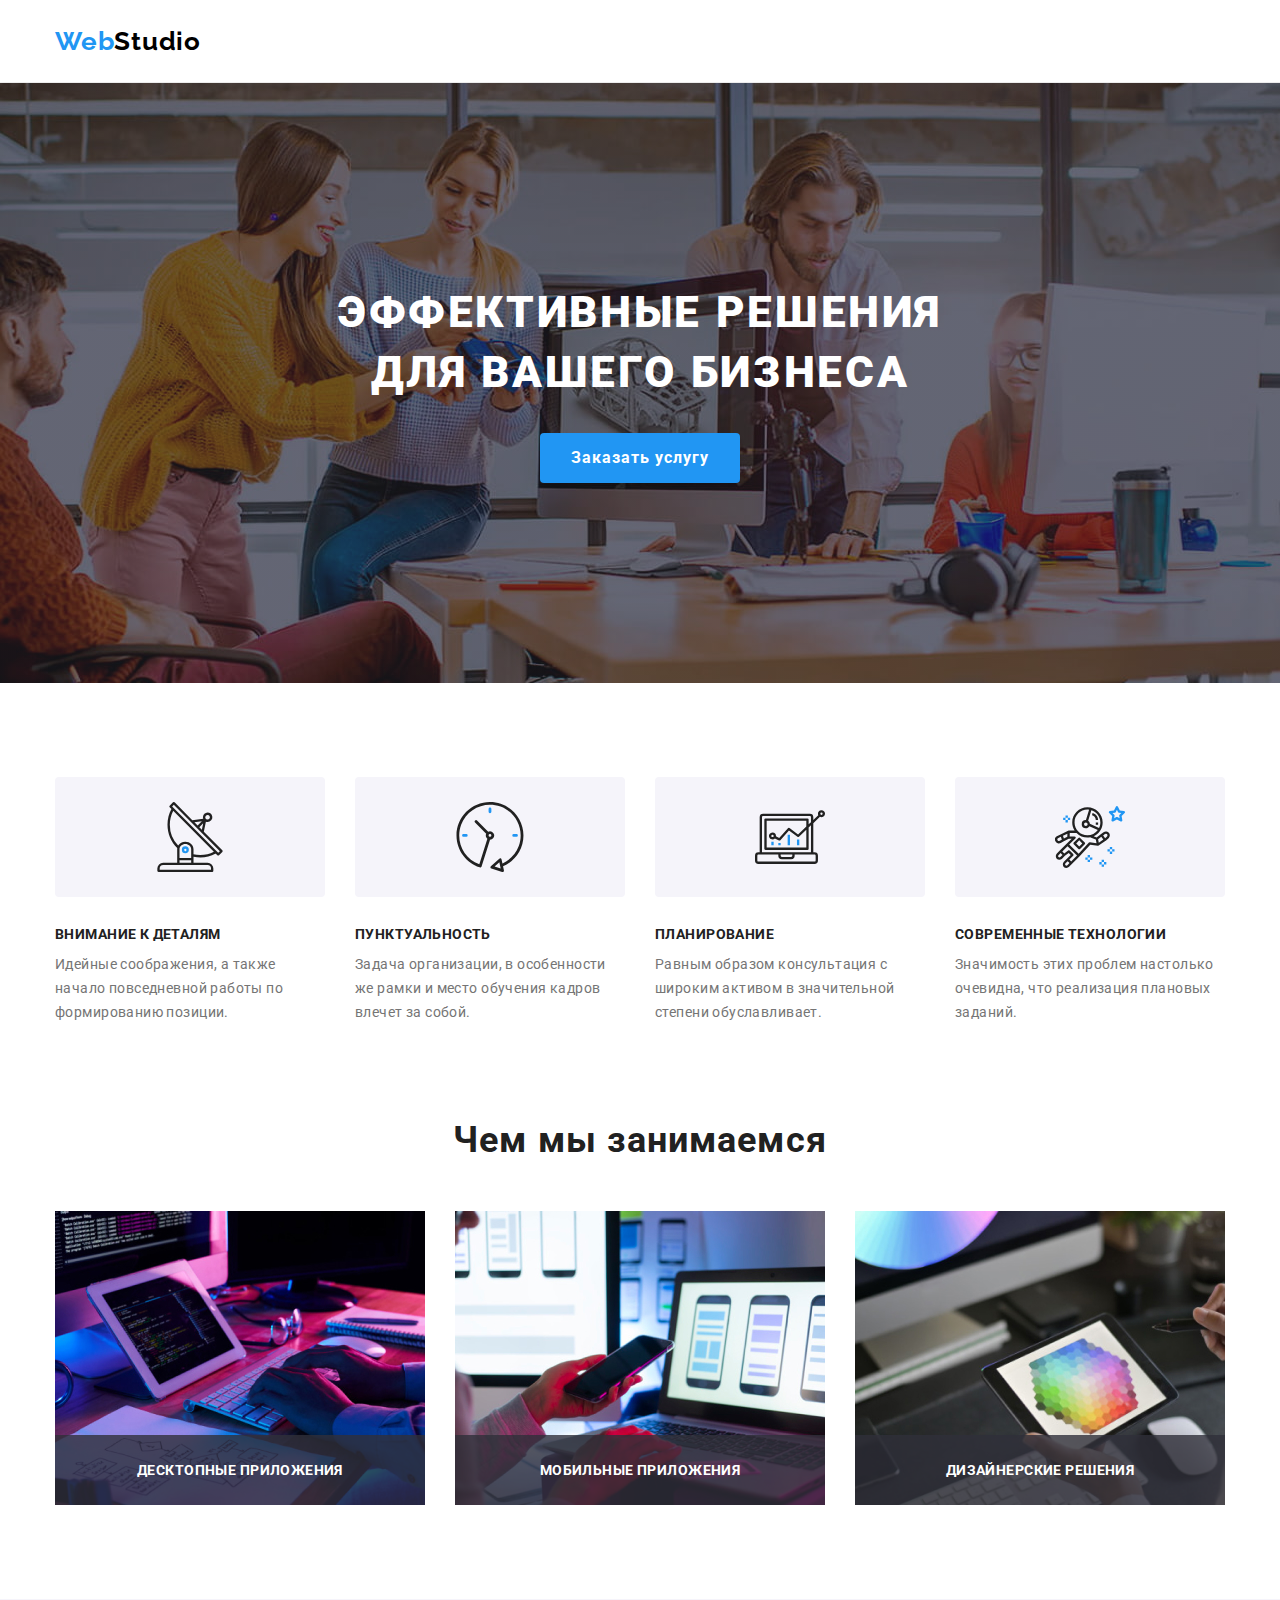
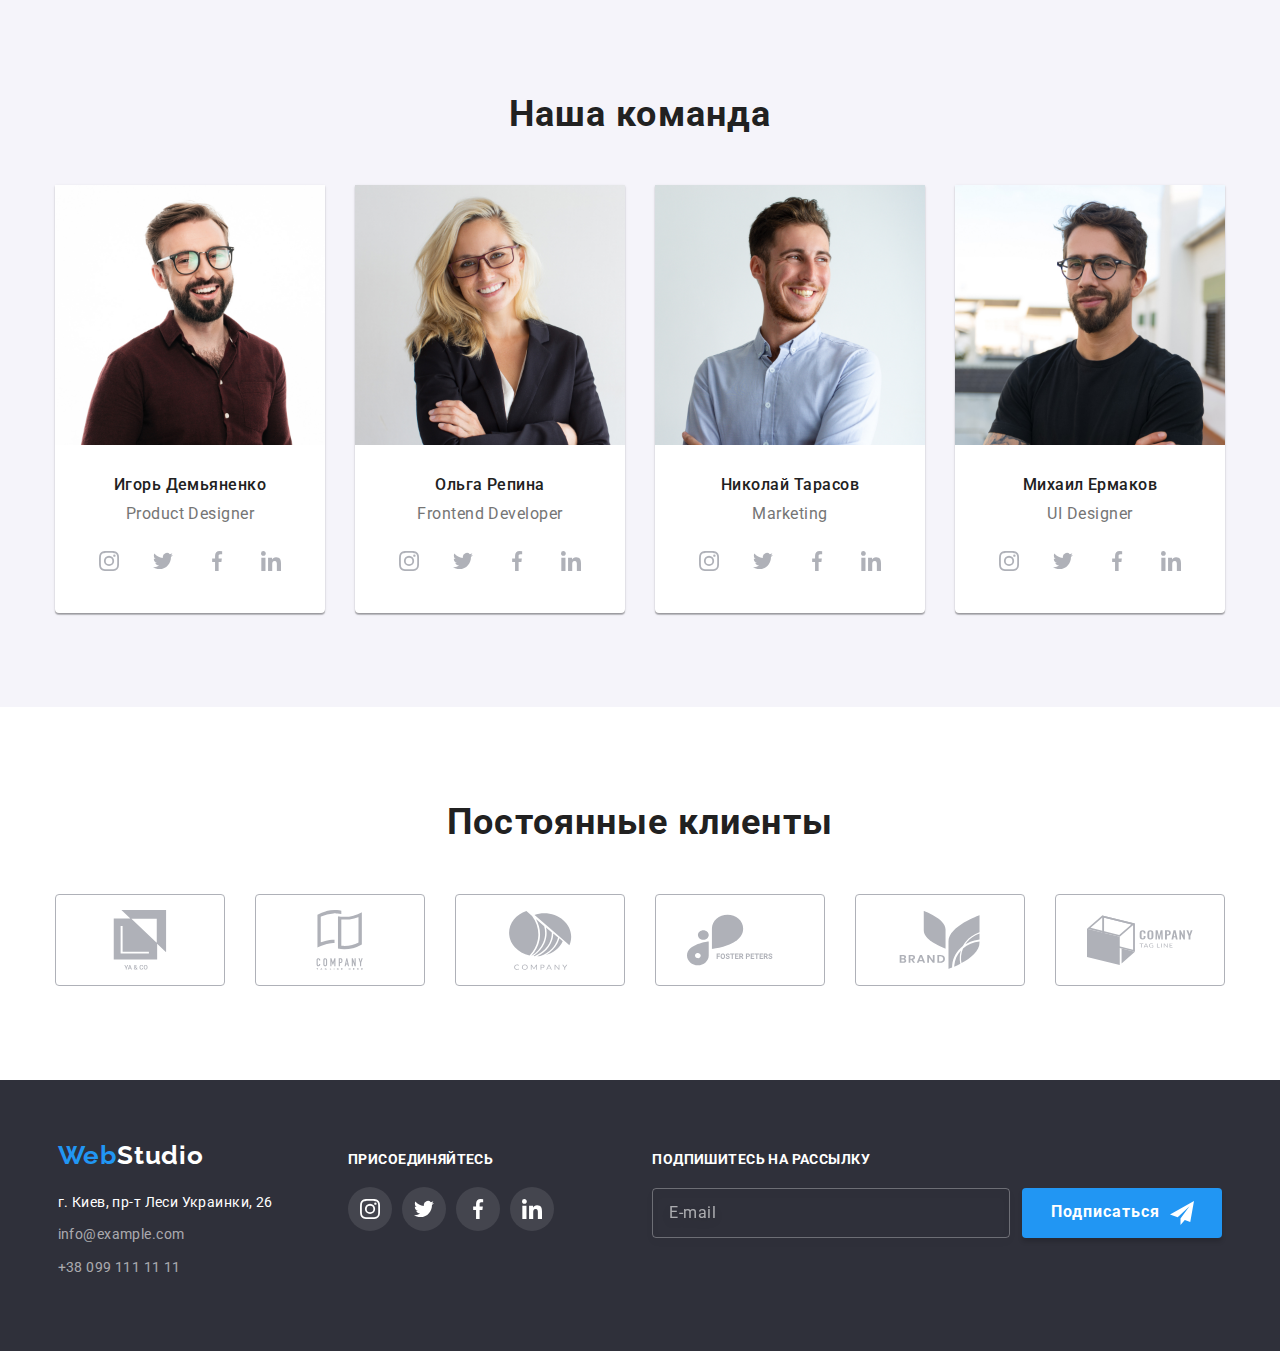
==== commit 69ab2ae2: "+" ====
--- a/index.html
+++ b/index.html
@@ -15,8 +15,9 @@
   <!-- Шапка сторінки з логотипом (верхній блок)-->
   <header class="header">
     <div class="container header__box">
-    <nav class="header__nav" >
-      <a class="logo header__logo" href="./index.html"><span class="logo__span">Web</span>Studio</a>
+    <a class="logo header__logo" href="./index.html"><span class="logo__span">Web</span>Studio</a>
+    <div data-menu class="header-menu is-open" id="header-menu">
+    <nav class="header__nav">
       <!-- Навігація на інші сторінки -->
         <ul class="site-nav">
           <li class="site-nav__item"><a class="site-nav__link site-nav__link--active" href="./index.html">Студия</a></li>
@@ -26,16 +27,24 @@
         </nav>
     <ul class="contact">
         <li class="contact__item">
-          <a class="contact__link" href="mailto:info@devstudio.com"><svg class="contact__icon">
+          <a class="contact__link" href="mailto:info@devstudio.com"><svg class="contact__icon header-mail">
             <use href="./images/icons/symbol-defs.svg#icon-envelope"></use>
           </svg>info@devstudio.com</a>
         </li>
         <li class="contact__item">
-          <a class="contact__link" href="tel:+380961111111"><svg class="contact__icon">
+          <a class="contact__link" href="tel:+380961111111"><svg class="contact__icon header-tel">
             <use href="./images/icons/symbol-defs.svg#icon-smartphone"></use>
           </svg>+38 096 111 11 11</a>
         </li>
     </ul>
+    </div>
+       <button data-menu-button class="menu-button is-open" type="button" aria-expanded="false" aria-controls="header-menu">
+        <svg class="menu-button__icon" aria-label="Переключатель мобильного меню">
+          <use class="menu-open" href="./images/icons/symbol-defs.svg#icon-menu-button-open"></use>
+          <use class="menu-close" href="./images/icons/symbol-defs.svg#icon-menu-button-close"></use>
+        </svg>
+      </button>
+ 
     </div>
   </header>
   
@@ -456,6 +465,7 @@
       </div>
 
   <script src="./js/modal.js"></script>
+  <script src="./js/menu.js"></script>
 </body>
 </html>
 
--- a/css/main.min.css
+++ b/css/main.min.css
@@ -1,2 +1,2 @@
-*,::before,::after{box-sizing:border-box}html{line-height:1.15;-webkit-text-size-adjust:100%;-moz-tab-size:4;tab-size:4}body{margin:0;font-family:system-ui,-apple-system,"Segoe UI",Roboto,Helvetica,Arial,sans-serif,"Apple Color Emoji","Segoe UI Emoji"}hr{height:0;color:inherit}abbr[title]{text-decoration:underline dotted}b,strong{font-weight:bolder}code,kbd,samp,pre{font-family:ui-monospace, SFMono-Regular, Consolas, 'Liberation Mono', Menlo, monospace;font-size:1em}small{font-size:80%}sub,sup{font-size:75%;line-height:0;position:relative;vertical-align:baseline}sub{bottom:-0.25em}sup{top:-0.5em}table{text-indent:0;border-color:inherit}button,input,optgroup,select,textarea{font-family:inherit;font-size:100%;line-height:1.15;margin:0}button,select{text-transform:none}button,[type='button'],[type='reset'],[type='submit']{-webkit-appearance:button}::-moz-focus-inner{border-style:none;padding:0}:-moz-focusring{outline:1px dotted ButtonText}:-moz-ui-invalid{box-shadow:none}legend{padding:0}progress{vertical-align:baseline}::-webkit-inner-spin-button,::-webkit-outer-spin-button{height:auto}[type='search']{-webkit-appearance:textfield;outline-offset:-2px}::-webkit-search-decoration{-webkit-appearance:none}::-webkit-file-upload-button{-webkit-appearance:button;font:inherit}summary{display:list-item}body{margin-top:0;margin-bottom:0;margin-left:0;margin-right:0;font-family:"Roboto",sans-serif;background:#fff;color:#757575;font-size:14px;line-height:1.33}p,h1,h2,h3,h4,h5,h6{margin:0}ul,ol{margin:0;padding:0}a{text-decoration:none}address{font-style:normal}textarea{resize:none}button{display:flex;justify-content:center;align-items:center;font-family:inherit;border:transparent;border-radius:4px;cursor:pointer;font-size:16px}img{display:block}.container{margin-top:0;margin-bottom:0;margin-left:auto;margin-right:auto;padding-left:15px;padding-right:15px}@media screen and (min-width: 480px){.container{width:480px}}@media screen and (min-width: 768px){.container{width:768px}}@media screen and (min-width: 1200px){.container{width:1200px}}.section__title{margin-top:0;margin-bottom:30px;font-weight:700;font-size:28px;line-height:1.18;text-align:center;letter-spacing:0.03em;color:#212121}.section{padding-top:60px;padding-bottom:60px}.site-nav,.contact,.feature__list,.team-card,.team-social,.clients__list,.address-box,.footer-social__list,.buttons-list,.portfolio-card{padding-top:0;padding-bottom:0;padding-right:0;padding-left:0;margin-top:0;margin-bottom:0;margin-left:0;margin-right:0;list-style:none}.visually-hidden{position:absolute;width:1px;height:1px;margin:-1px;border:0;padding:0;white-space:nowrap;clip-path:inset(100%);clip:rect(0 0 0 0);overflow:hidden}.header{height:60px;text-align:center;background-color:#fff;border-bottom:1px solid #ececec}.header__box{display:flex;align-items:center;justify-content:space-between}.header__nav{display:flex;align-items:center}.site-nav{display:none;margin-left:93px;gap:50px}.site-nav__link{padding-top:32px;padding-bottom:32px;color:#212121;font-weight:500;font-size:14px;line-height:1.1;letter-spacing:0.02em;text-decoration:none;transition-property:color;transition-duration:250ms;transition-timing-function:cubic-bezier(0.4, 0, 0.2, 1)}.site-nav__link:hover,.site-nav__link:focus{color:#2196F3}.site-nav__link--active{position:relative;color:#2196F3}.site-nav__link--active::after{position:absolute;bottom:-2px;left:0;content:'';min-width:100%;height:4px;border:none;background-color:#2196F3;outline:2px;border-radius:2px}.contact{display:none;justify-content:end;gap:30px}.contact__item{display:flex;align-items:center;justify-content:center}.contact__link{display:flex;align-items:center;padding-top:32px;padding-bottom:32px;color:#757575;text-decoration:none;font-style:normal;font-weight:500;font-size:14px;line-height:1.14;letter-spacing:0.02em;transition-property:color;transition-duration:250ms;transition-timing-function:cubic-bezier(0.4, 0, 0.2, 1)}.contact__link:hover,.contact__link:focus,.contact__link:hover .contact__icon,.contact__link:focus .contact__icon{color:#2196F3;fill:#2196F3}.contact__icon{width:16px;height:12px;margin-right:10px;fill:#757575;transition-property:fill;transition-duration:250ms;transition-timing-function:cubic-bezier(0.4, 0, 0.2, 1)}.logo{font-family:"Raleway",sans-serif;font-weight:700;font-size:26px;line-height:1.19;letter-spacing:0.03em;color:black;text-decoration:none;transition-property:color;transition-duration:250ms;transition-timing-function:cubic-bezier(0.4, 0, 0.2, 1)}.logo__span{color:#2196F3}.logo:hover,.logo:focus{color:#2196F3}.header__logo{padding-top:16px;padding-bottom:16px;font-size:24px;line-height:1.17;letter-spacing:0.03em}.footer__logo{display:block;margin-bottom:20px;text-align:center;color:#fff;transition-property:color;transition-duration:250ms;transition-timing-function:cubic-bezier(0.4, 0, 0.2, 1)}.footer-logo__span{color:#2196F3}.hero{padding-top:118px;padding-bottom:118px;align-items:center;text-align:center;background-color:#2F303A;background-image:linear-gradient(to right, rgba(47,48,58,0.4), rgba(47,48,58,0.4)),url(../images/hero-bg.jpg);background-repeat:no-repeat;background-position:center}.section__title--main{margin-bottom:30px;padding-right:45px;padding-left:45px;font-weight:900;font-size:26px;line-height:1.62;text-align:center;letter-spacing:0.06em;text-transform:uppercase;color:#fff}.hero__button{min-width:200px;height:50px;margin-right:auto;margin-left:auto;background:#2196F3;box-shadow:0px 4px 4px rgba(0,0,0,0.15);font-weight:700;line-height:1.87;letter-spacing:0.06em;color:#fff;transition-property:scale(1);transition-duration:250ms;transition-timing-function:cubic-bezier(0.4, 0, 0.2, 1)}.hero__button:hover{transform:scale(1.1)}.feature{padding-left:0;padding-right:0;background-color:#fff}.feature__list{gap:30px}.feature__item{max-width:100%}.feature__item:not(:last-child){margin-bottom:30px}.feature__box{display:flex;align-items:center;justify-content:center;width:100%;height:120px;margin-bottom:30px;background-color:#F5F4FA;border-radius:4px}.feature__icon{width:70px;height:70px}.feature__title{margin-bottom:10px;text-align:center;color:#212121;font-weight:700;font-size:14px;line-height:1.14;letter-spacing:0.03em;text-transform:uppercase}.feature__text{line-height:1.71;letter-spacing:0.03em}.work{display:none;background-color:#fff;padding-top:0}.work__list{position:relative;display:flex;gap:30px}.work__img{display:block}.work__box{position:absolute;bottom:0;display:flex;justify-content:center;align-items:center;width:370px;height:70px;background-color:rgba(47,48,58,0.8);font-weight:700;font-size:14px;line-height:1.14px;text-align:center;letter-spacing:0.03em;text-transform:uppercase;color:#fff}.team{background-color:#F5F4FA}.team-card__item{width:100%;background-color:#fff;box-shadow:0px 1px 3px rgba(0,0,0,0.12),0px 1px 1px rgba(0,0,0,0.14),0px 2px 1px rgba(0,0,0,0.2);border-radius:0px 0px 4px 4px}.team-card__item:not(:last-child){margin-bottom:30px}.team-card__img{width:450px;height:460px}.team-card__box{padding-top:30px;padding-bottom:30px}.team-card__title{margin-bottom:10px;font-weight:500;font-size:16px;text-align:center;line-height:1.19;letter-spacing:0.03em;color:#212121}.team-card__text{margin-bottom:16px;font-size:16px;line-height:1.19;text-align:center;letter-spacing:0.03em;color:#757575}.team-social{display:flex;justify-content:center;gap:10px}.team-social__link{display:flex;align-items:center;justify-content:center;width:44px;height:44px;fill:#afb1b8;border-radius:50%;transition-property:background-color;transition-duration:250ms;transition-timing-function:cubic-bezier(0.4, 0, 0.2, 1)}.team-social__link:hover,.team-social__link:focus{background-color:#2196F3;fill:#fff}.team-social__icon{width:20px;height:20px;padding:0;transition-property:fill;transition-duration:250ms;transition-timing-function:cubic-bezier(0.4, 0, 0.2, 1)}.clients__list{width:100%;display:flex;flex-direction:row;flex-wrap:wrap;gap:30px}.clients__link{display:flex;width:210px;height:92px;border:1px solid #afb1b8;border-radius:4px;align-items:center;justify-content:center;transition-property:border-color;transition-duration:250ms;transition-timing-function:cubic-bezier(0.4, 0, 0.2, 1)}.clients__link:hover .clients__icon,.clients__link:focus .clients__icon{fill:#2196F3}.clients__link:hover,.clients__link:focus{border:1px solid #2196F3}.clients__icon{width:106px;height:60px;fill:#afb1b8;transition-property:fill;transition-duration:250ms;transition-timing-function:cubic-bezier(0.4, 0, 0.2, 1)}.footer{padding-top:60px;padding-bottom:60px;background-color:#2F303A}.address-box{text-align:center;margin-bottom:60px}.address-box__link{color:rgba(255,255,255,0.6);font-size:14px;line-height:1.71;letter-spacing:0.03em;text-decoration:none;transition-property:color;transition-duration:cubic-bezier(0.4, 0, 0.2, 1);transition-timing-function:cubic-bezier(0.4, 0, 0.2, 1)}.address-box__link:focus,.address-box__link:hover{color:#2196F3}.fact-address{display:inline-block;margin-bottom:9px;color:#ffffff}.mail{display:block;margin-bottom:9px}.tel{display:block}.footer-social{text-align:center}.footer-social__label{margin-bottom:20px;font-weight:700;font-size:14px;line-height:16px;letter-spacing:0.03em;text-transform:uppercase;color:#fff}.footer-social__list{display:flex;justify-content:center;gap:10px;margin-bottom:60px}.footer-social__link{display:flex;align-items:center;justify-content:center;width:44px;height:44px;border-radius:50%;background-color:rgba(255,255,255,0.1);fill:#fff;transition-property:background-color;transition-duration:250ms;transition-timing-function:cubic-bezier(0.4, 0, 0.2, 1)}.footer-social__link:hover,.footer-social__link:focus{background-color:#2196F3}.footer-social__icon{width:20px;height:20px}.footer-form{text-align:center}.footer-form__box{display:flex;flex-direction:column}.footer-form__input{padding:15px 16px;width:100%;height:50px;margin-bottom:20px;background-color:transparent;border:1px solid rgba(255,255,255,0.3);border-radius:4px;filter:drop-shadow(0px 4px 4px rgba(0,0,0,0.15));font-size:16px;line-height:1.25;letter-spacing:0.03em;color:rgba(255,255,255,0.6);transition-property:outline-color;transition-duration:250ms;transition-timing-function:cubic-bezier(0.4, 0, 0.2, 1)}.footer-form__input:focus{outline:1px solid #2196F3}.footer-form__input::placeholder{font-size:16px;line-height:1.25;letter-spacing:0.03em;color:rgba(255,255,255,0.6)}.footer-form__label{margin-bottom:20px;font-weight:700;font-size:14px;line-height:1.14;letter-spacing:0.03em;text-transform:uppercase;color:#fff}.footer-button{display:flex;justify-content:center;align-items:flex-end}.footer-button__box{display:flex;justify-content:center;align-items:center;width:200px;height:50px;background-color:#2196F3;box-shadow:0px 4px 4px rgba(0,0,0,0.15);border-radius:4px;border-color:transparent;font-weight:700;font-size:16px;line-height:1.88;letter-spacing:0.06em;color:#fff}.footer-button__icon{margin-left:10px;width:24px;height:24px}.backdrop{position:fixed;top:0;right:0;left:0;bottom:0;background-color:rgba(0,0,0,0.2);opacity:1;transition:opacity 250ms cubic-bezier(0.4, 0, 0.2, 1)}.is-hidden{opacity:0;pointer-events:none}.backdrop.is-hidden .modal{transform:translate(-50%, -50%) scale(1.3)}.modal{position:absolute;top:50%;left:50%;width:450px;height:609px;display:flex;justify-content:center;align-items:center;background-color:#fff;box-shadow:0px 1px 3px rgba(0,0,0,0.12),0px 1px 1px rgba(0,0,0,0.14),0px 2px 1px rgba(0,0,0,0.2);border-radius:4px;z-index:10;transform:translate(-50%, -50%) scale(1);transition:250ms cubic-bezier(0.4, 0, 0.2, 1)}.modal__button{position:absolute;top:8px;right:8px;display:flex;justify-content:center;align-items:center;width:30px;height:30px;cursor:pointer;background-color:transparent;border:1px solid rgba(0,0,0,0.1);border-radius:50%}.modal__button:hover .modal__icon{fill:#2196F3}.modal__icon{width:11px;height:11px;fill:#000;transition-property:fill;transition-duration:250ms;transition-timing-function:cubic-bezier(0.4, 0, 0.2, 1)}.modal-form{text-align:center;display:flex;flex-direction:column;padding:40px}.modal-form__all{text-align:center}.modal-form__title{margin-bottom:12px;font-weight:700;font-size:20px;line-height:1.15;text-align:center;letter-spacing:0.03em;color:#212121}.modal-form__input{border:1px solid rgba(33,33,33,0.2);border-radius:4px;width:370px;height:40px;cursor:pointer;font-size:12px;line-height:1.17;letter-spacing:0.01em;color:#212121}.modal-form__label{display:block;margin-bottom:4px;text-align:start;color:#757575}.modal-form__box{position:relative}.modal-form__icon{position:absolute;top:11px;left:12px;display:inline-block;width:18px;height:18px;background-color:transparent;transition-property:fill;transition-duration:250ms;transition-timing-function:cubic-bezier(0.4, 0, 0.2, 1)}.modal-form__input.comment{margin-bottom:20px;padding:16px;height:120px;transition-property:outline-color;transition-duration:250ms;transition-timing-function:cubic-bezier(0.4, 0, 0.2, 1)}.modal-form__input.comment::placeholder{font-size:14px;line-height:1.14;letter-spacing:0.01em;color:rgba(117,117,117,0.5)}.modal-form__input{height:40px;margin-bottom:10px;padding:10px 42px;transition-property:outline-color;transition-duration:250ms;transition-timing-function:cubic-bezier(0.4, 0, 0.2, 1)}.modal-form__input:focus ~ .modal-form__icon{fill:#2196F3}.modal-form__input:focus{outline:1px solid #2196F3}.form-checkbox{position:relative;display:flex;justify-content:center;align-items:center;text-align:center;margin-bottom:30px;cursor:pointer}.form-checkbox__label{display:flex;align-items:center;padding-left:24px;font-size:12px;line-height:1.17;letter-spacing:0.03em}.form-checkbox__input{position:absolute;width:1px;height:1px;margin:-1px;border:0;padding:0;white-space:nowrap;clip-path:inset(100%);clip:rect(0 0 0 0);overflow:hidden}.form-checkbox__input:checked+.form-checkbox__icon{background-image:url(../images/icons/check.svg);background-color:#2196F3;border-radius:2px;background-repeat:no-repeat;background-position:50% 50%}.form-checkbox__icon{position:absolute;width:16px;height:15px;margin-left:-24px;background-image:url(../images/icons/square.svg);transition:background-image 250ms cubic-bezier(0.4, 0, 0.2, 1)}.form-checkbox__link{margin-left:4px;font-size:12px;line-height:1.17;letter-spacing:0.03em;text-decoration-line:underline;color:#2196F3}.form-button{display:flex;justify-content:center;align-items:center}.form-button__box{padding:0;width:200px;height:50px;background-color:#2196F3;box-shadow:0px 4px 4px rgba(0,0,0,0.15);border-radius:4px;border:transparent;font-weight:700;font-size:16px;line-height:1.88;letter-spacing:0.06em;color:#ffffff}.buttons-list{display:flex;margin-bottom:50px;justify-content:center;gap:8px}.buttons-list__button{padding-top:6px;padding-bottom:6px;padding-right:22px;padding-left:22px;height:38px;background:#F5F4FA;font-weight:500;line-height:1.62;text-align:center;letter-spacing:0.03em;transition-property:background-color, color;transition-duration:250ms;transition-timing-function:cubic-bezier(0.4, 0, 0.2, 1)}.buttons-list__button:hover,.buttons-list__button:focus{background:#2196F3;box-shadow:0px 3px 1px rgba(0,0,0,0.1),0px 1px 2px rgba(0,0,0,0.08),0px 2px 2px rgba(0,0,0,0.12);color:#fff}.portfolio-card{display:flex;flex-wrap:wrap;gap:30px}.portfolio-card__item{width:370px;height:404px;transition-property:box-shadow;transition-duration:250ms;transition-timing-function:cubic-bezier(0.4, 0, 0.2, 1)}.portfolio-card__item:hover{box-shadow:0px 1px 1px rgba(0,0,0,0.12),0px 4px 4px rgba(0,0,0,0.06),1px 4px 6px rgba(0,0,0,0.16);cursor:pointer}.portfolio-card__item:hover .portfolio-card__overlay,.portfolio-card__item:focus .portfolio-card__overlay{transform:translateY(0)}.portfolio-card__thumb{position:relative;overflow:hidden}.portfolio-card__overlay{position:absolute;top:0;left:0;padding:63px 24px;width:100%;height:100%;background-color:rgba(33,150,243,0.9);font-weight:400;font-size:18px;line-height:1.56;letter-spacing:0.03em;color:#fff;transform:translateY(100%);transition:transform 250ms cubic-bezier(0.4, 0, 0.2, 1)}.portfolio-card__img{display:block}.portfolio-card__box{padding-top:20px;padding-bottom:20px;padding-left:24px;padding-right:24px;margin:0;border-left:1px solid #eeeeee;border-right:1px solid #eeeeee;border-bottom:1px solid #eeeeee}.portfolio-card__title{margin-bottom:4px;font-weight:700;font-size:18px;line-height:2;letter-spacing:0.06em;color:#212121}.portfolio-card__text{font-size:16px;line-height:1.88;letter-spacing:0.03em;color:#757575}
+*,::before,::after{box-sizing:border-box}html{line-height:1.15;-webkit-text-size-adjust:100%;-moz-tab-size:4;tab-size:4}body{margin:0;font-family:system-ui,-apple-system,"Segoe UI",Roboto,Helvetica,Arial,sans-serif,"Apple Color Emoji","Segoe UI Emoji"}hr{height:0;color:inherit}abbr[title]{text-decoration:underline dotted}b,strong{font-weight:bolder}code,kbd,samp,pre{font-family:ui-monospace, SFMono-Regular, Consolas, 'Liberation Mono', Menlo, monospace;font-size:1em}small{font-size:80%}sub,sup{font-size:75%;line-height:0;position:relative;vertical-align:baseline}sub{bottom:-0.25em}sup{top:-0.5em}table{text-indent:0;border-color:inherit}button,input,optgroup,select,textarea{font-family:inherit;font-size:100%;line-height:1.15;margin:0}button,select{text-transform:none}button,[type='button'],[type='reset'],[type='submit']{-webkit-appearance:button}::-moz-focus-inner{border-style:none;padding:0}:-moz-focusring{outline:1px dotted ButtonText}:-moz-ui-invalid{box-shadow:none}legend{padding:0}progress{vertical-align:baseline}::-webkit-inner-spin-button,::-webkit-outer-spin-button{height:auto}[type='search']{-webkit-appearance:textfield;outline-offset:-2px}::-webkit-search-decoration{-webkit-appearance:none}::-webkit-file-upload-button{-webkit-appearance:button;font:inherit}summary{display:list-item}body{margin-top:0;margin-bottom:0;margin-left:0;margin-right:0;font-family:"Roboto",sans-serif;background:#fff;color:#757575;font-size:14px;line-height:1.33}p,h1,h2,h3,h4,h5,h6{margin:0}ul,ol{margin:0;padding:0}a{text-decoration:none;cursor:pointer}address{font-style:normal}textarea{resize:none}button{display:flex;justify-content:center;align-items:center;font-family:inherit;border:transparent;border-radius:4px;cursor:pointer;font-size:16px}img{display:block}.container{margin-top:0;margin-bottom:0;margin-left:auto;margin-right:auto;padding-left:15px;padding-right:15px}@media screen and (min-width: 480px){.container{width:480px}}@media screen and (min-width: 768px){.container{width:768px}}@media screen and (min-width: 1200px){.container{width:1200px}}.section__title{margin-top:0;margin-bottom:30px;font-weight:700;font-size:28px;line-height:1.18;text-align:center;letter-spacing:0.03em;color:#212121}@media screen and (min-width: 1200px){.section__title{font-size:36px;line-height:1.17;margin-bottom:50px}}.section{padding-top:60px;padding-bottom:60px}@media screen and (min-width: 1200px){.section{padding-top:94px;padding-bottom:94px}}.site-nav,.contact,.feature__list,.work__list,.team-card,.team-social,.clients__list,.address-box,.footer-social__list,.buttons-list,.portfolio-card{padding-top:0;padding-bottom:0;padding-right:0;padding-left:0;margin-top:0;margin-bottom:0;margin-left:0;margin-right:0;list-style:none}.visually-hidden{position:absolute;width:1px;height:1px;margin:-1px;border:0;padding:0;white-space:nowrap;clip-path:inset(100%);clip:rect(0 0 0 0);overflow:hidden}.header{text-align:center;background-color:#fff;border-bottom:1px solid #ececec}@media screen and (max-width: 767px){.header{position:relative}}.header__box{display:flex;align-items:center;justify-content:start}.header__nav{display:flex;align-items:center}.menu-button{width:40px;height:40px;margin-left:auto;background-color:transparent}.menu-button .menu-close{display:none}@media screen and (min-width: 768px){.menu-button{display:none}}.menu-button.is-open .menu-close{display:block}.menu-button.is-open .menu-open{display:none}.menu-button.is-open .menu-button__icon{width:18px;height:18px}.menu-button__icon{width:100%;height:100%;display:inline-block;transition-property:fill;transition-duration:250ms;transition-timing-function:cubic-bezier(0.4, 0, 0.2, 1)}.menu-button__icon:hover,.menu-button__icon:focus{fill:#2196F3}.menu-open{width:24px;height:16px}.menu-close{width:18px;height:18px}.site-nav{display:none;gap:50px}.site-nav__link{padding-top:32px;padding-bottom:32px;color:#212121;font-weight:500;font-size:14px;line-height:1.14;letter-spacing:0.02em;transition-property:color;transition-duration:250ms;transition-timing-function:cubic-bezier(0.4, 0, 0.2, 1)}.site-nav__link:hover,.site-nav__link:focus{color:#2196F3}.site-nav__link--active{color:#2196F3}.contact{display:none;flex-direction:column;align-items:start;margin-left:96px}.contact__item{display:flex;align-items:center;justify-content:center}.contact__link{display:flex;align-items:center;padding-top:5px;padding-bottom:5px;color:#757575;text-decoration:none;font-style:normal;font-weight:500;font-size:12px;line-height:1.17;letter-spacing:0.02em;transition-property:color;transition-duration:250ms;transition-timing-function:cubic-bezier(0.4, 0, 0.2, 1)}.contact__link:hover,.contact__link:focus,.contact__link:hover .contact__icon,.contact__link:focus .contact__icon{color:#2196F3;fill:#2196F3}.contact__icon{width:14px;height:10px;margin-right:8px;fill:#757575;transition-property:fill;transition-duration:250ms;transition-timing-function:cubic-bezier(0.4, 0, 0.2, 1)}.header-mail{width:14px;height:10px}.header-tel{width:10px;height:14px}.logo{font-family:"Raleway",sans-serif;font-weight:700;font-size:26px;line-height:1.19;letter-spacing:0.03em;color:black;text-decoration:none;transition-property:color;transition-duration:250ms;transition-timing-function:cubic-bezier(0.4, 0, 0.2, 1)}.logo__span{color:#2196F3}.logo:hover,.logo:focus{color:#2196F3}.header__logo{display:block;padding-top:16px;padding-bottom:16px;font-size:24px;line-height:1.17;letter-spacing:0.03em}@media screen and (min-width: 768px){.header__logo{padding-top:26px;padding-bottom:26px}}@media screen and (min-width: 1200px){.header__logo{font-size:26px}}.footer__logo{display:block;margin-bottom:20px;text-align:center;font-size:24px;color:#fff;transition-property:color;transition-duration:250ms;transition-timing-function:cubic-bezier(0.4, 0, 0.2, 1)}@media screen and (min-width: 1200px){.footer__logo{font-size:26px}}@media screen and (min-width: 1200px){.footer__logo{text-align:start}}.footer-logo__span{color:#2196F3}.hero{padding-top:118px;padding-bottom:118px;align-items:center;text-align:center;background-color:#2F303A;background-image:linear-gradient(to right, rgba(47,48,58,0.4), rgba(47,48,58,0.4)),url(../images/hero-bg.jpg);background-repeat:no-repeat;background-position:center}@media screen and (min-width: 1200px){.hero{padding-top:200px;padding-bottom:200px}}.section__title--main{margin-bottom:30px;padding-right:45px;padding-left:45px;font-weight:900;font-size:26px;line-height:1.62;text-align:center;letter-spacing:0.06em;text-transform:uppercase;color:#fff}@media screen and (min-width: 768px){.section__title--main{padding-right:189px;padding-left:189px}}@media screen and (min-width: 1200px){.section__title--main{padding:0;margin-left:auto;margin-right:auto;width:696px;height:120px;font-size:44px;line-height:1.36}}.hero__button{min-width:200px;height:50px;margin-right:auto;margin-left:auto;background:#2196F3;box-shadow:0px 4px 4px rgba(0,0,0,0.15);font-weight:700;line-height:1.87;letter-spacing:0.06em;color:#fff;transition-property:scale(1);transition-duration:250ms;transition-timing-function:cubic-bezier(0.4, 0, 0.2, 1)}.hero__button:hover{transform:scale(1.1)}.feature{padding-left:0;padding-right:0;background-color:#fff}@media screen and (min-width: 768px){.feature__list{display:flex;flex-wrap:wrap;justify-content:center;gap:30px}}.feature__item{max-width:450px}@media screen and (min-width: 768px){.feature__item{max-width:354px;margin-bottom:0}}@media screen and (max-width: 767px){.feature__item:not(:last-child){margin-bottom:30px}}@media screen and (min-width: 768px){.feature__item{max-width:270px}}.feature__box{display:flex;align-items:center;justify-content:center;width:100%;height:120px;margin-bottom:30px;background-color:#F5F4FA;border-radius:4px}.feature__icon{width:70px;height:70px}.feature__title{margin-bottom:10px;text-align:center;color:#212121;font-weight:700;font-size:14px;line-height:1.14;letter-spacing:0.03em;text-transform:uppercase}@media screen and (min-width: 768px){.feature__title{text-align:start}}.feature__text{line-height:1.71;letter-spacing:0.03em}.work{background-color:#fff;padding-top:0}@media screen and (max-width: 1199px){.work{display:none}}@media screen and (min-width: 1200px){.work{display:flex}}.work__list{position:relative;display:flex;gap:30px}.work__img{display:block}.work__box{position:absolute;bottom:0;display:flex;justify-content:center;align-items:center;width:370px;height:70px;background-color:rgba(47,48,58,0.8);font-weight:700;font-size:14px;line-height:1.14px;text-align:center;letter-spacing:0.03em;text-transform:uppercase;color:#fff}.team{background-color:#F5F4FA}.team-card{display:flex;flex-direction:column;align-items:center}@media screen and (min-width: 768px){.team-card{display:flex;flex-direction:row;flex-wrap:wrap;justify-content:center;gap:30px}}@media screen and (min-width: 1200px){.team-card{display:flex;gap:30px}}.team-card__item{width:450px;background-color:#fff;box-shadow:0px 1px 3px rgba(0,0,0,0.12),0px 1px 1px rgba(0,0,0,0.14),0px 2px 1px rgba(0,0,0,0.2);border-radius:0px 0px 4px 4px}@media screen and (min-width: 768px){.team-card__item{width:354px}}@media screen and (min-width: 1200px){.team-card__item{width:270px}}@media screen and (max-width: 767px){.team-card__item:not(:last-child){margin-bottom:30px}}.team-card__img{width:100%}.team-card__box{padding-top:30px;padding-bottom:30px}.team-card__title{margin-bottom:10px;font-weight:500;font-size:16px;text-align:center;line-height:1.19;letter-spacing:0.03em;color:#212121}.team-card__text{margin-bottom:16px;font-size:16px;line-height:1.19;text-align:center;letter-spacing:0.03em;color:#757575}.team-social{display:flex;justify-content:center;gap:10px}.team-social__link{display:flex;align-items:center;justify-content:center;width:44px;height:44px;fill:#afb1b8;border-radius:50%;transition-property:background-color;transition-duration:250ms;transition-timing-function:cubic-bezier(0.4, 0, 0.2, 1)}.team-social__link:hover,.team-social__link:focus{background-color:#2196F3;fill:#fff}.team-social__icon{width:20px;height:20px;padding:0;transition-property:fill;transition-duration:250ms;transition-timing-function:cubic-bezier(0.4, 0, 0.2, 1)}.clients__list{width:100%;display:flex;flex-wrap:wrap;gap:30px}@media screen and (min-width: 1200px){.clients__list{justify-content:center}}.clients__item{width:210px}@media screen and (min-width: 768px){.clients__item{width:226px}}@media screen and (min-width: 1200px){.clients__item{width:170px}}.clients__link{display:flex;height:92px;border:1px solid #afb1b8;border-radius:4px;align-items:center;justify-content:center;transition-property:border-color;transition-duration:250ms;transition-timing-function:cubic-bezier(0.4, 0, 0.2, 1)}.clients__link:hover .clients__icon,.clients__link:focus .clients__icon{fill:#2196F3}.clients__link:hover,.clients__link:focus{border:1px solid #2196F3}.clients__icon{width:106px;height:60px;fill:#afb1b8;transition-property:fill;transition-duration:250ms;transition-timing-function:cubic-bezier(0.4, 0, 0.2, 1)}.footer{padding-top:60px;padding-bottom:60px;background-color:#2F303A}@media screen and (min-width: 768px){.footer-box{display:flex;flex-wrap:wrap;align-items:baseline;justify-content:space-around}}.address-box{text-align:center;margin-bottom:60px}@media screen and (min-width: 1200px){.address-box{text-align:start;margin-bottom:0}}.address-box__link{color:rgba(255,255,255,0.6);font-size:14px;line-height:1.71;letter-spacing:0.03em;text-decoration:none;transition-property:color;transition-duration:cubic-bezier(0.4, 0, 0.2, 1);transition-timing-function:cubic-bezier(0.4, 0, 0.2, 1)}.address-box__link:focus,.address-box__link:hover{color:#2196F3}.fact-address{display:inline-block;margin-bottom:9px;color:#ffffff}.mail{display:block;margin-bottom:9px}.tel{display:block}.footer-social{text-align:center}@media screen and (min-width: 1200px){.footer-social{margin-left:70px}}.footer-social__label{margin-bottom:20px;font-weight:700;font-size:14px;line-height:16px;letter-spacing:0.03em;text-transform:uppercase;color:#fff}@media screen and (min-width: 1200px){.footer-social__label{text-align:start}}.footer-social__list{display:flex;justify-content:center;gap:10px;margin-bottom:60px}.footer-social__link{display:flex;align-items:center;justify-content:center;width:44px;height:44px;border-radius:50%;background-color:rgba(255,255,255,0.1);fill:#fff;transition-property:background-color;transition-duration:250ms;transition-timing-function:cubic-bezier(0.4, 0, 0.2, 1)}.footer-social__link:hover,.footer-social__link:focus{background-color:#2196F3}.footer-social__icon{width:20px;height:20px}.footer-form{text-align:center}@media screen and (min-width: 1200px){.footer-form{display:flex;justify-content:space-between;width:570px;margin-left:93px}}.footer-form__box{display:flex;flex-direction:column}.footer-form__input{padding:15px 16px;width:100%;height:50px;margin-bottom:20px;background-color:transparent;border:1px solid rgba(255,255,255,0.3);border-radius:4px;filter:drop-shadow(0px 4px 4px rgba(0,0,0,0.15));font-size:16px;line-height:1.25;letter-spacing:0.03em;color:rgba(255,255,255,0.6);transition-property:outline-color;transition-duration:250ms;transition-timing-function:cubic-bezier(0.4, 0, 0.2, 1)}@media screen and (min-width: 768px){.footer-form__input{width:450px}}@media screen and (min-width: 1200px){.footer-form__input{width:358px;margin-bottom:0}}.footer-form__input:focus{outline:1px solid #2196F3}.footer-form__input::placeholder{font-size:16px;line-height:1.25;letter-spacing:0.03em;color:rgba(255,255,255,0.6)}.footer-form__label{margin-bottom:20px;font-weight:700;font-size:14px;line-height:1.14;letter-spacing:0.03em;text-transform:uppercase;color:#fff}@media screen and (min-width: 1200px){.footer-form__label{text-align:start}}.footer-button{display:flex;justify-content:center;align-items:flex-end}.footer-button__box{display:flex;justify-content:center;align-items:center;width:200px;height:50px;background-color:#2196F3;box-shadow:0px 4px 4px rgba(0,0,0,0.15);border-radius:4px;border-color:transparent;font-weight:700;font-size:16px;line-height:1.88;letter-spacing:0.06em;color:#fff}.footer-button__icon{margin-left:10px;width:24px;height:24px}.backdrop{position:fixed;display:flex;justify-content:center;top:0;right:0;left:0;bottom:0;padding:15px;background-color:rgba(0,0,0,0.2);opacity:1;transition:opacity 250ms cubic-bezier(0.4, 0, 0.2, 1);overflow-y:scroll}.is-hidden{opacity:0;pointer-events:none}.backdrop.is-hidden .modal{transform:translate(-50%, -50%) scale(1.3)}.modal{width:93.34%;height:609px;display:flex;justify-content:center;align-items:center;background-color:#fff;box-shadow:0px 1px 3px rgba(0,0,0,0.12),0px 1px 1px rgba(0,0,0,0.14),0px 2px 1px rgba(0,0,0,0.2);border-radius:4px;z-index:10;transform:scale(1);transition:250ms cubic-bezier(0.4, 0, 0.2, 1)}@media screen and (min-width: 480px){.modal{width:450px}}@media screen and (min-width: 1200px){.modal{position:absolute;top:50%;left:50%;transform:translate(-50%, -50%)}}.modal__button{position:absolute;top:8px;right:8px;display:flex;justify-content:center;align-items:center;width:30px;height:30px;cursor:pointer;background-color:transparent;border:1px solid rgba(0,0,0,0.1);border-radius:50%}.modal__button:hover .modal__icon{fill:#2196F3}.modal__icon{width:11px;height:11px;fill:#000;transition-property:fill;transition-duration:250ms;transition-timing-function:cubic-bezier(0.4, 0, 0.2, 1)}.modal-form{text-align:center;display:flex;flex-direction:column;padding:40px;width:100%}.modal-form__all{text-align:center}.modal-form__title{margin-bottom:12px;font-weight:700;font-size:20px;line-height:1.15;text-align:center;letter-spacing:0.03em;color:#212121}.modal-form__input{border:1px solid rgba(33,33,33,0.2);border-radius:4px;width:100%;height:40px;cursor:pointer;font-size:12px;line-height:1.17;letter-spacing:0.01em;color:#212121}.modal-form__label{display:block;margin-bottom:4px;text-align:start;color:#757575}.modal-form__box{position:relative}.modal-form__icon{position:absolute;top:11px;left:12px;display:inline-block;width:18px;height:18px;background-color:transparent;transition-property:fill;transition-duration:250ms;transition-timing-function:cubic-bezier(0.4, 0, 0.2, 1)}.modal-form__input.comment{margin-bottom:20px;padding:16px;height:120px;transition-property:outline-color;transition-duration:250ms;transition-timing-function:cubic-bezier(0.4, 0, 0.2, 1)}.modal-form__input.comment::placeholder{font-size:14px;line-height:1.14;letter-spacing:0.01em;color:rgba(117,117,117,0.5)}.modal-form__input{height:40px;margin-bottom:10px;padding:10px 42px;transition-property:outline-color;transition-duration:250ms;transition-timing-function:cubic-bezier(0.4, 0, 0.2, 1)}.modal-form__input:focus ~ .modal-form__icon{fill:#2196F3}.modal-form__input:focus{outline:1px solid #2196F3}.form-checkbox{position:relative;display:flex;justify-content:center;align-items:center;text-align:center;margin-bottom:30px;cursor:pointer}.form-checkbox__label{display:flex;align-items:center;padding-left:24px;font-size:12px;line-height:1.17;letter-spacing:0.03em}.form-checkbox__input{position:absolute;width:1px;height:1px;margin:-1px;border:0;padding:0;white-space:nowrap;clip-path:inset(100%);clip:rect(0 0 0 0);overflow:hidden}.form-checkbox__input:checked+.form-checkbox__icon{background-image:url(../images/icons/check.svg);background-color:#2196F3;border-radius:2px;background-repeat:no-repeat;background-position:50% 50%}.form-checkbox__icon{position:absolute;width:16px;height:15px;margin-left:-24px;background-image:url(../images/icons/square.svg);transition:background-image 250ms cubic-bezier(0.4, 0, 0.2, 1)}.form-checkbox__link{margin-left:4px;font-size:12px;line-height:1.17;letter-spacing:0.03em;text-decoration-line:underline;color:#2196F3}.form-button{display:flex;justify-content:center;align-items:center}.form-button__box{padding:0;width:200px;height:50px;background-color:#2196F3;box-shadow:0px 4px 4px rgba(0,0,0,0.15);border-radius:4px;border:transparent;font-weight:700;font-size:16px;line-height:1.88;letter-spacing:0.06em;color:#ffffff}.buttons-list{display:flex;flex-wrap:wrap;margin-bottom:50px;row-gap:15px;column-gap:8px}@media screen and (min-width: 768px){.buttons-list{justify-content:center;margin-bottom:30px}}.buttons-list__button{padding-top:6px;padding-bottom:6px;padding-right:22px;padding-left:22px;height:38px;background:#F5F4FA;font-weight:500;line-height:1.62;text-align:center;letter-spacing:0.03em;color:#212121;transition-property:background-color, color;transition-duration:250ms;transition-timing-function:cubic-bezier(0.4, 0, 0.2, 1)}.buttons-list__button:hover,.buttons-list__button:focus{background:#2196F3;box-shadow:0px 3px 1px rgba(0,0,0,0.1),0px 1px 2px rgba(0,0,0,0.08),0px 2px 2px rgba(0,0,0,0.12);color:#fff}.portfolio-card{display:flex;flex-direction:column;align-items:center}@media screen and (min-width: 768px){.portfolio-card{display:flex;flex-direction:row;flex-wrap:wrap;gap:30px}}.portfolio-card__item{display:flex;flex-direction:column;flex-wrap:wrap;width:100%;height:404px;transition-property:box-shadow;transition-duration:250ms;transition-timing-function:cubic-bezier(0.4, 0, 0.2, 1)}@media screen and (max-width: 767px){.portfolio-card__item:not(:last-child){margin-bottom:30px}}@media screen and (min-width: 768px){.portfolio-card__item{width:354px;margin-bottom:0}}@media screen and (min-width: 1200px){.portfolio-card__item{width:370px;margin-bottom:0}}.portfolio-card__item:hover{box-shadow:0px 1px 1px rgba(0,0,0,0.12),0px 4px 4px rgba(0,0,0,0.06),1px 4px 6px rgba(0,0,0,0.16);cursor:pointer}.portfolio-card__item:hover .portfolio-card__overlay,.portfolio-card__item:focus .portfolio-card__overlay{transform:translateY(0)}.portfolio-card__thumb{position:relative;overflow:hidden}.portfolio-card__overlay{position:absolute;top:0;left:0;padding:63px 24px;width:100%;height:100%;background-color:rgba(33,150,243,0.9);font-weight:400;font-size:18px;line-height:1.56;letter-spacing:0.03em;color:#fff;transform:translateY(100%);transition:transform 250ms cubic-bezier(0.4, 0, 0.2, 1)}.portfolio-card__img{display:block;width:100%}.portfolio-card__box{padding-top:20px;padding-bottom:20px;padding-left:24px;padding-right:24px;margin:0;border-left:1px solid #eeeeee;border-right:1px solid #eeeeee;border-bottom:1px solid #eeeeee}.portfolio-card__title{margin-bottom:4px;font-weight:700;font-size:18px;line-height:2;letter-spacing:0.06em;color:#212121}.portfolio-card__text{font-size:16px;line-height:1.88;letter-spacing:0.03em;color:#757575}
 /*# sourceMappingURL=main.min.css.map */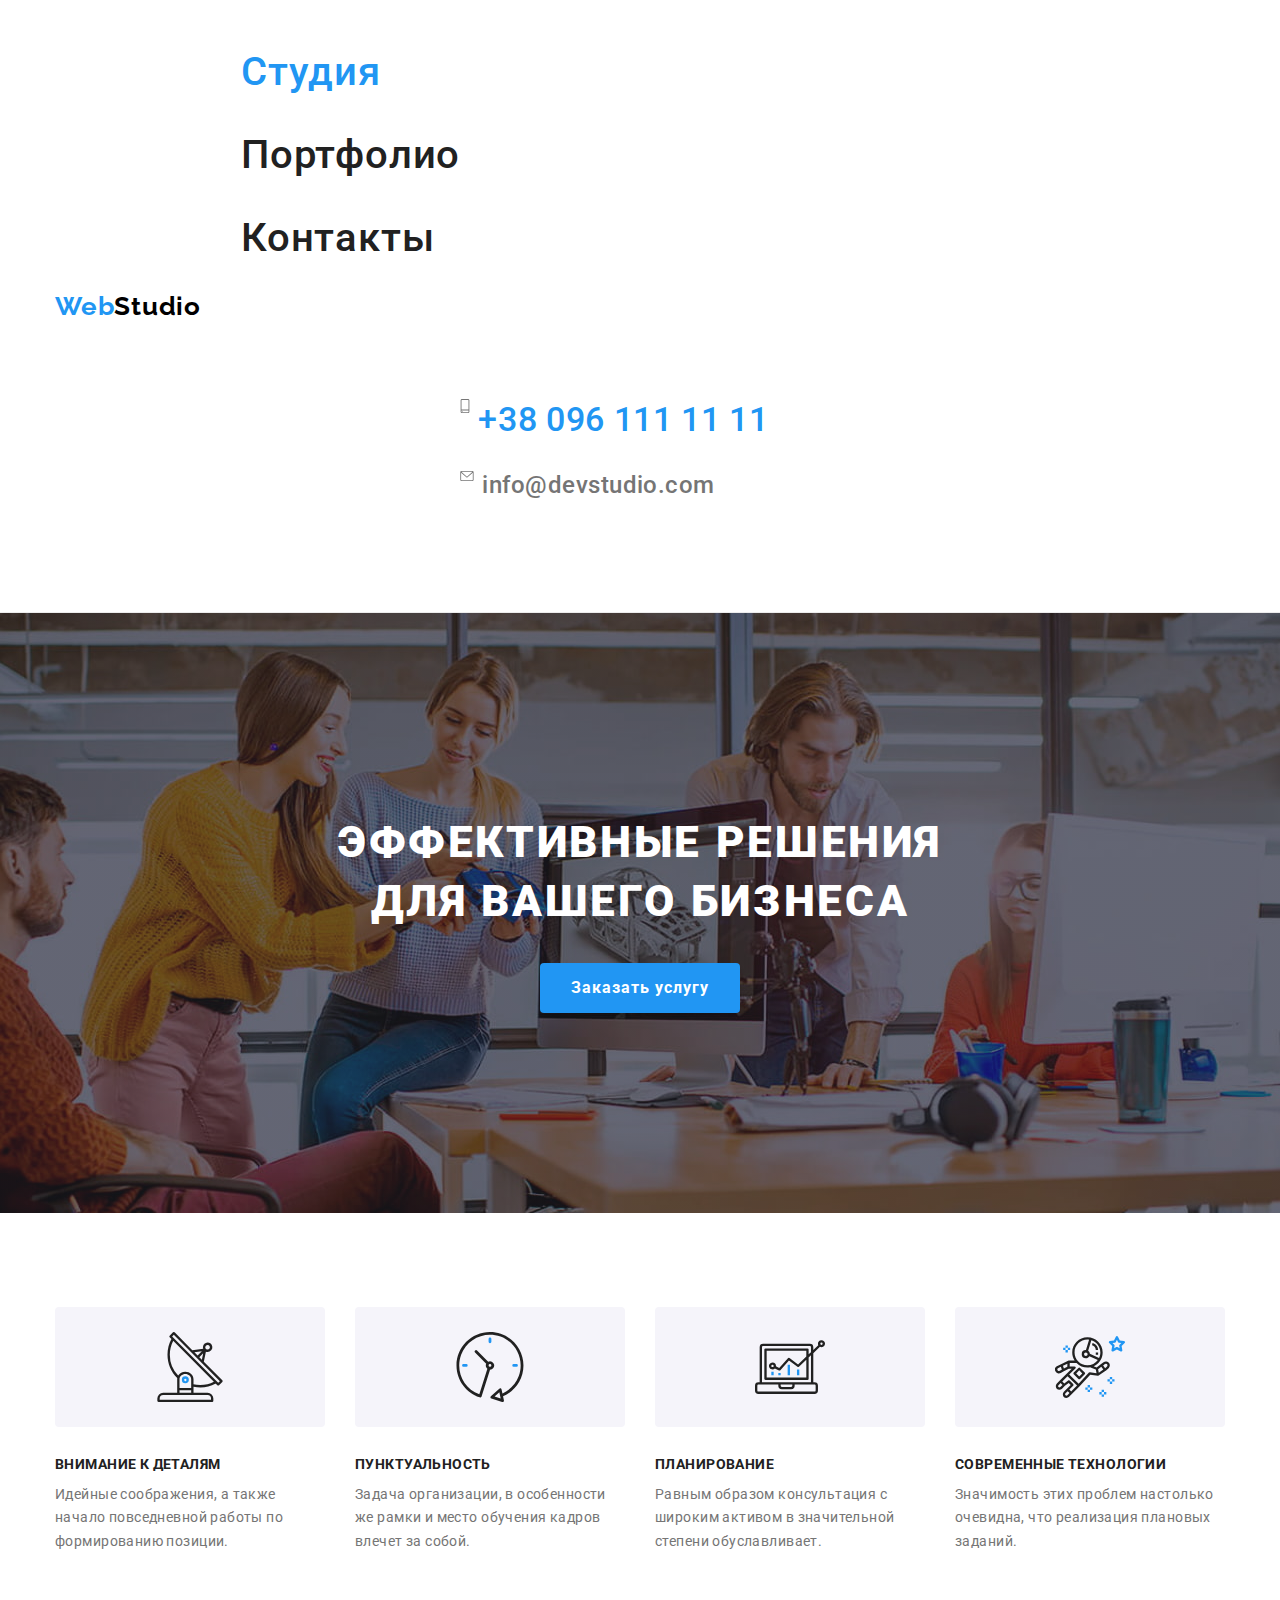
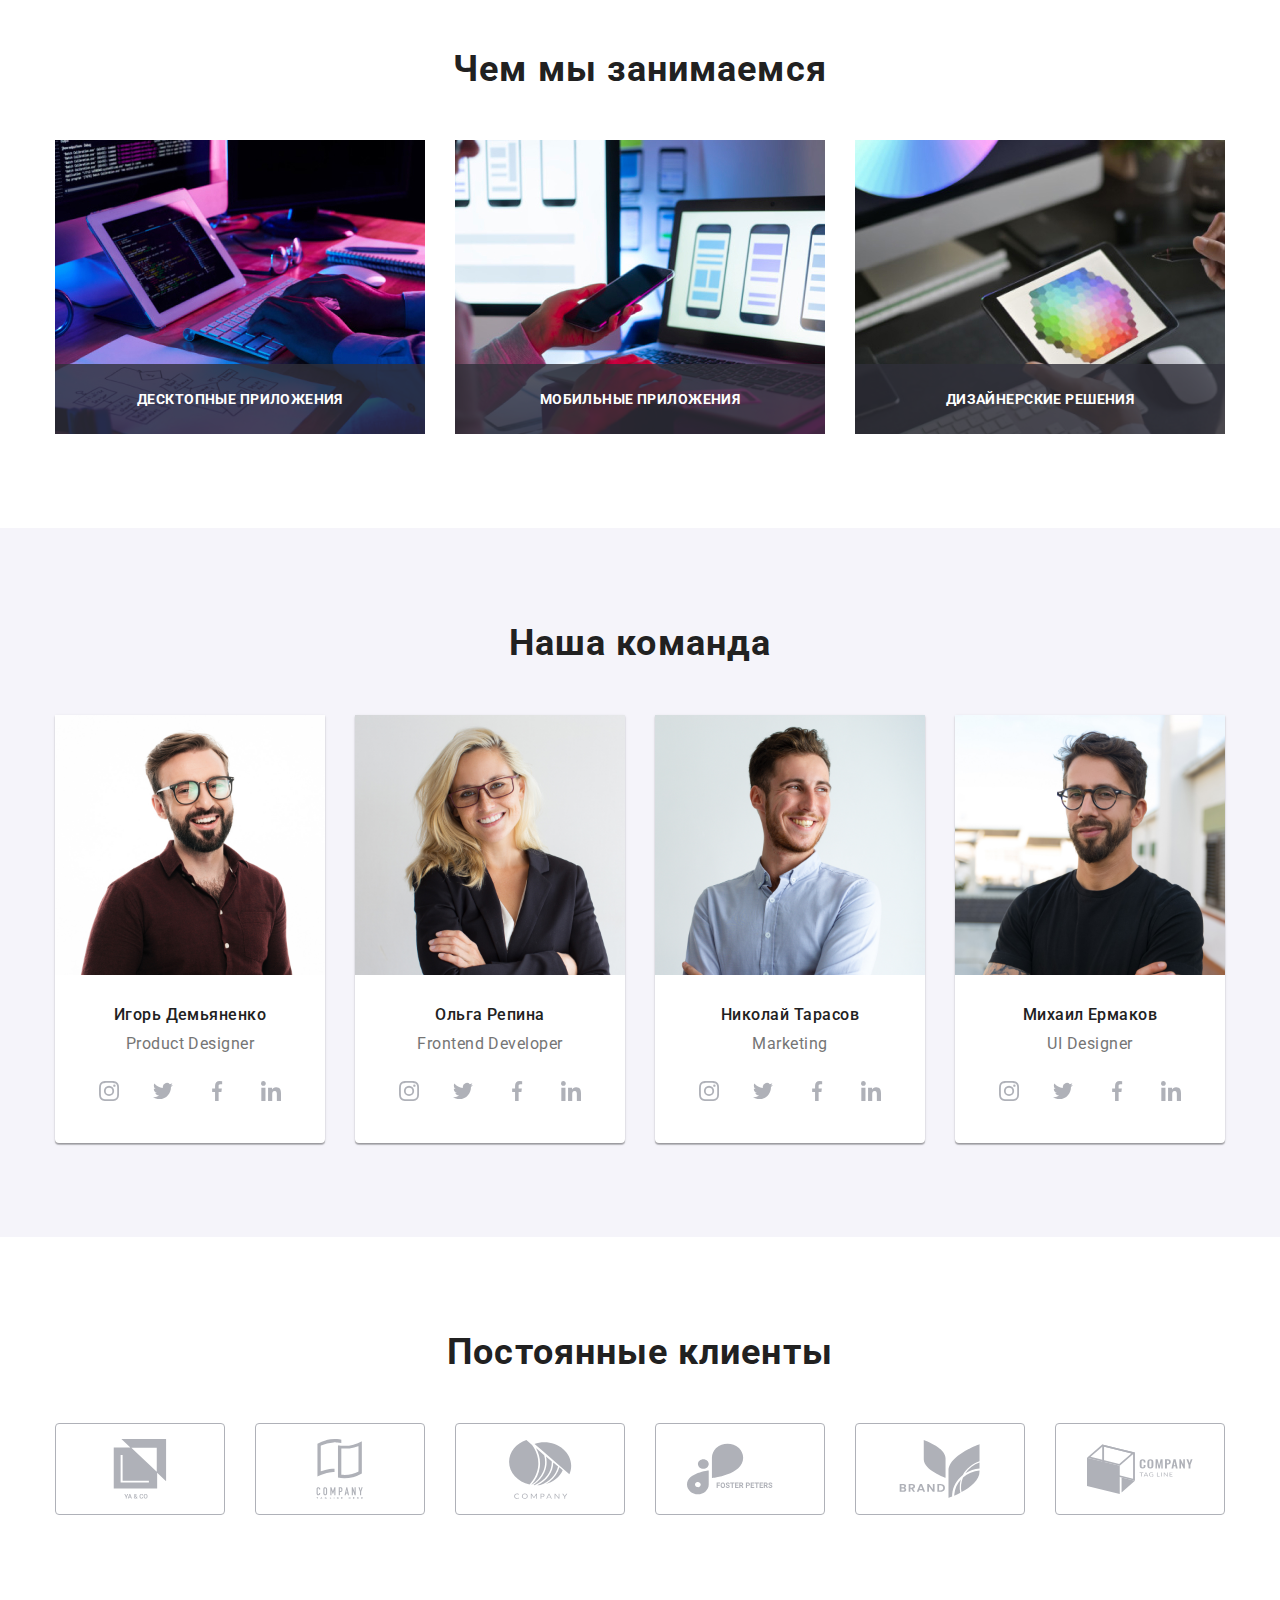
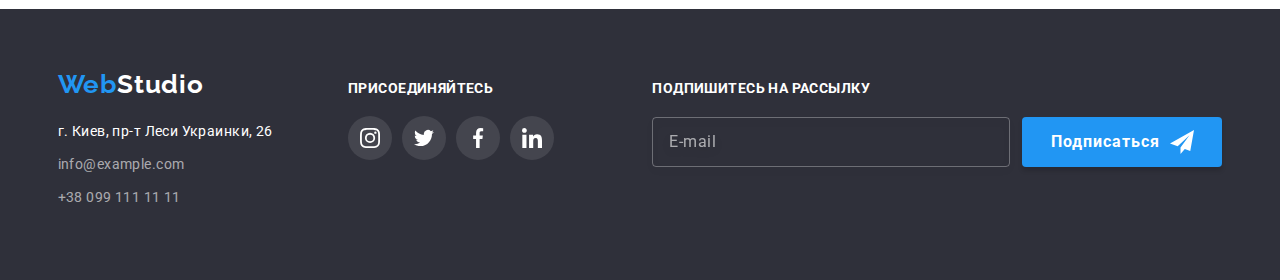
==== commit e3911247: "розмітка мобільного хедера" ====
--- a/index.html
+++ b/index.html
@@ -16,7 +16,15 @@
   <header class="header">
     <div class="container header__box">
     <a class="logo header__logo" href="./index.html"><span class="logo__span">Web</span>Studio</a>
-    <div data-menu class="header-menu is-open" id="header-menu">
+
+        <button data-menu-button class="menu-button" type="button" aria-expanded="false" aria-controls="header-menu">
+        <svg class="menu-button__icon" aria-label="Переключатель мобильного меню">
+          <use class="menu-open" href="./images/icons/symbol-defs.svg#icon-menu-button-open"></use>
+          <use class="menu-close" href="./images/icons/symbol-defs.svg#icon-menu-button-close"></use>
+        </svg>
+      </button>
+
+    <div data-menu class="menu-container" id="menu-container">
     <nav class="header__nav">
       <!-- Навігація на інші сторінки -->
         <ul class="site-nav">
@@ -27,24 +35,24 @@
         </nav>
     <ul class="contact">
         <li class="contact__item">
-          <a class="contact__link" href="mailto:info@devstudio.com"><svg class="contact__icon header-mail">
+          <a class="contact__link header-link-mail" href="mailto:info@devstudio.com"><svg class="contact__icon header-mail">
             <use href="./images/icons/symbol-defs.svg#icon-envelope"></use>
           </svg>info@devstudio.com</a>
         </li>
         <li class="contact__item">
-          <a class="contact__link" href="tel:+380961111111"><svg class="contact__icon header-tel">
+          <a class="contact__link header-link-tel" href="tel:+380961111111"><svg class="contact__icon header-tel">
             <use href="./images/icons/symbol-defs.svg#icon-smartphone"></use>
           </svg>+38 096 111 11 11</a>
         </li>
     </ul>
-    </div>
-       <button data-menu-button class="menu-button is-open" type="button" aria-expanded="false" aria-controls="header-menu">
-        <svg class="menu-button__icon" aria-label="Переключатель мобильного меню">
-          <use class="menu-open" href="./images/icons/symbol-defs.svg#icon-menu-button-open"></use>
-          <use class="menu-close" href="./images/icons/symbol-defs.svg#icon-menu-button-close"></use>
-        </svg>
-      </button>
- 
+
+  <ul class="header-socials">
+    <li class="header-socials__item"><a class="header-socials__link"  href="">Instagram</a></li>
+    <li class="header-socials__item"><a class="header-socials__link"  href="">Twitter</a></li>
+    <li class="header-socials__item"><a class="header-socials__link"  href="">Facebook</a></li>
+    <li class="header-socials__item"><a class="header-socials__link"  href="">LinkedIn</a></li>
+  </ul>
+    </div> 
     </div>
   </header>
   
--- a/css/main.min.css
+++ b/css/main.min.css
@@ -1,2 +1,2 @@
-*,::before,::after{box-sizing:border-box}html{line-height:1.15;-webkit-text-size-adjust:100%;-moz-tab-size:4;tab-size:4}body{margin:0;font-family:system-ui,-apple-system,"Segoe UI",Roboto,Helvetica,Arial,sans-serif,"Apple Color Emoji","Segoe UI Emoji"}hr{height:0;color:inherit}abbr[title]{text-decoration:underline dotted}b,strong{font-weight:bolder}code,kbd,samp,pre{font-family:ui-monospace, SFMono-Regular, Consolas, 'Liberation Mono', Menlo, monospace;font-size:1em}small{font-size:80%}sub,sup{font-size:75%;line-height:0;position:relative;vertical-align:baseline}sub{bottom:-0.25em}sup{top:-0.5em}table{text-indent:0;border-color:inherit}button,input,optgroup,select,textarea{font-family:inherit;font-size:100%;line-height:1.15;margin:0}button,select{text-transform:none}button,[type='button'],[type='reset'],[type='submit']{-webkit-appearance:button}::-moz-focus-inner{border-style:none;padding:0}:-moz-focusring{outline:1px dotted ButtonText}:-moz-ui-invalid{box-shadow:none}legend{padding:0}progress{vertical-align:baseline}::-webkit-inner-spin-button,::-webkit-outer-spin-button{height:auto}[type='search']{-webkit-appearance:textfield;outline-offset:-2px}::-webkit-search-decoration{-webkit-appearance:none}::-webkit-file-upload-button{-webkit-appearance:button;font:inherit}summary{display:list-item}body{margin-top:0;margin-bottom:0;margin-left:0;margin-right:0;font-family:"Roboto",sans-serif;background:#fff;color:#757575;font-size:14px;line-height:1.33}p,h1,h2,h3,h4,h5,h6{margin:0}ul,ol{margin:0;padding:0}a{text-decoration:none;cursor:pointer}address{font-style:normal}textarea{resize:none}button{display:flex;justify-content:center;align-items:center;font-family:inherit;border:transparent;border-radius:4px;cursor:pointer;font-size:16px}img{display:block}.container{margin-top:0;margin-bottom:0;margin-left:auto;margin-right:auto;padding-left:15px;padding-right:15px}@media screen and (min-width: 480px){.container{width:480px}}@media screen and (min-width: 768px){.container{width:768px}}@media screen and (min-width: 1200px){.container{width:1200px}}.section__title{margin-top:0;margin-bottom:30px;font-weight:700;font-size:28px;line-height:1.18;text-align:center;letter-spacing:0.03em;color:#212121}@media screen and (min-width: 1200px){.section__title{font-size:36px;line-height:1.17;margin-bottom:50px}}.section{padding-top:60px;padding-bottom:60px}@media screen and (min-width: 1200px){.section{padding-top:94px;padding-bottom:94px}}.site-nav,.contact,.feature__list,.work__list,.team-card,.team-social,.clients__list,.address-box,.footer-social__list,.buttons-list,.portfolio-card{padding-top:0;padding-bottom:0;padding-right:0;padding-left:0;margin-top:0;margin-bottom:0;margin-left:0;margin-right:0;list-style:none}.visually-hidden{position:absolute;width:1px;height:1px;margin:-1px;border:0;padding:0;white-space:nowrap;clip-path:inset(100%);clip:rect(0 0 0 0);overflow:hidden}.header{text-align:center;background-color:#fff;border-bottom:1px solid #ececec}@media screen and (max-width: 767px){.header{position:relative}}.header__box{display:flex;align-items:center;justify-content:start}.header__nav{display:flex;align-items:center}.menu-button{width:40px;height:40px;margin-left:auto;background-color:transparent}.menu-button .menu-close{display:none}@media screen and (min-width: 768px){.menu-button{display:none}}.menu-button.is-open .menu-close{display:block}.menu-button.is-open .menu-open{display:none}.menu-button.is-open .menu-button__icon{width:18px;height:18px}.menu-button__icon{width:100%;height:100%;display:inline-block;transition-property:fill;transition-duration:250ms;transition-timing-function:cubic-bezier(0.4, 0, 0.2, 1)}.menu-button__icon:hover,.menu-button__icon:focus{fill:#2196F3}.menu-open{width:24px;height:16px}.menu-close{width:18px;height:18px}.site-nav{display:none;gap:50px}.site-nav__link{padding-top:32px;padding-bottom:32px;color:#212121;font-weight:500;font-size:14px;line-height:1.14;letter-spacing:0.02em;transition-property:color;transition-duration:250ms;transition-timing-function:cubic-bezier(0.4, 0, 0.2, 1)}.site-nav__link:hover,.site-nav__link:focus{color:#2196F3}.site-nav__link--active{color:#2196F3}.contact{display:none;flex-direction:column;align-items:start;margin-left:96px}.contact__item{display:flex;align-items:center;justify-content:center}.contact__link{display:flex;align-items:center;padding-top:5px;padding-bottom:5px;color:#757575;text-decoration:none;font-style:normal;font-weight:500;font-size:12px;line-height:1.17;letter-spacing:0.02em;transition-property:color;transition-duration:250ms;transition-timing-function:cubic-bezier(0.4, 0, 0.2, 1)}.contact__link:hover,.contact__link:focus,.contact__link:hover .contact__icon,.contact__link:focus .contact__icon{color:#2196F3;fill:#2196F3}.contact__icon{width:14px;height:10px;margin-right:8px;fill:#757575;transition-property:fill;transition-duration:250ms;transition-timing-function:cubic-bezier(0.4, 0, 0.2, 1)}.header-mail{width:14px;height:10px}.header-tel{width:10px;height:14px}.logo{font-family:"Raleway",sans-serif;font-weight:700;font-size:26px;line-height:1.19;letter-spacing:0.03em;color:black;text-decoration:none;transition-property:color;transition-duration:250ms;transition-timing-function:cubic-bezier(0.4, 0, 0.2, 1)}.logo__span{color:#2196F3}.logo:hover,.logo:focus{color:#2196F3}.header__logo{display:block;padding-top:16px;padding-bottom:16px;font-size:24px;line-height:1.17;letter-spacing:0.03em}@media screen and (min-width: 768px){.header__logo{padding-top:26px;padding-bottom:26px}}@media screen and (min-width: 1200px){.header__logo{font-size:26px}}.footer__logo{display:block;margin-bottom:20px;text-align:center;font-size:24px;color:#fff;transition-property:color;transition-duration:250ms;transition-timing-function:cubic-bezier(0.4, 0, 0.2, 1)}@media screen and (min-width: 1200px){.footer__logo{font-size:26px}}@media screen and (min-width: 1200px){.footer__logo{text-align:start}}.footer-logo__span{color:#2196F3}.hero{padding-top:118px;padding-bottom:118px;align-items:center;text-align:center;background-color:#2F303A;background-image:linear-gradient(to right, rgba(47,48,58,0.4), rgba(47,48,58,0.4)),url(../images/hero-bg.jpg);background-repeat:no-repeat;background-position:center}@media screen and (min-width: 1200px){.hero{padding-top:200px;padding-bottom:200px}}.section__title--main{margin-bottom:30px;padding-right:45px;padding-left:45px;font-weight:900;font-size:26px;line-height:1.62;text-align:center;letter-spacing:0.06em;text-transform:uppercase;color:#fff}@media screen and (min-width: 768px){.section__title--main{padding-right:189px;padding-left:189px}}@media screen and (min-width: 1200px){.section__title--main{padding:0;margin-left:auto;margin-right:auto;width:696px;height:120px;font-size:44px;line-height:1.36}}.hero__button{min-width:200px;height:50px;margin-right:auto;margin-left:auto;background:#2196F3;box-shadow:0px 4px 4px rgba(0,0,0,0.15);font-weight:700;line-height:1.87;letter-spacing:0.06em;color:#fff;transition-property:scale(1);transition-duration:250ms;transition-timing-function:cubic-bezier(0.4, 0, 0.2, 1)}.hero__button:hover{transform:scale(1.1)}.feature{padding-left:0;padding-right:0;background-color:#fff}@media screen and (min-width: 768px){.feature__list{display:flex;flex-wrap:wrap;justify-content:center;gap:30px}}.feature__item{max-width:450px}@media screen and (min-width: 768px){.feature__item{max-width:354px;margin-bottom:0}}@media screen and (max-width: 767px){.feature__item:not(:last-child){margin-bottom:30px}}@media screen and (min-width: 768px){.feature__item{max-width:270px}}.feature__box{display:flex;align-items:center;justify-content:center;width:100%;height:120px;margin-bottom:30px;background-color:#F5F4FA;border-radius:4px}.feature__icon{width:70px;height:70px}.feature__title{margin-bottom:10px;text-align:center;color:#212121;font-weight:700;font-size:14px;line-height:1.14;letter-spacing:0.03em;text-transform:uppercase}@media screen and (min-width: 768px){.feature__title{text-align:start}}.feature__text{line-height:1.71;letter-spacing:0.03em}.work{background-color:#fff;padding-top:0}@media screen and (max-width: 1199px){.work{display:none}}@media screen and (min-width: 1200px){.work{display:flex}}.work__list{position:relative;display:flex;gap:30px}.work__img{display:block}.work__box{position:absolute;bottom:0;display:flex;justify-content:center;align-items:center;width:370px;height:70px;background-color:rgba(47,48,58,0.8);font-weight:700;font-size:14px;line-height:1.14px;text-align:center;letter-spacing:0.03em;text-transform:uppercase;color:#fff}.team{background-color:#F5F4FA}.team-card{display:flex;flex-direction:column;align-items:center}@media screen and (min-width: 768px){.team-card{display:flex;flex-direction:row;flex-wrap:wrap;justify-content:center;gap:30px}}@media screen and (min-width: 1200px){.team-card{display:flex;gap:30px}}.team-card__item{width:450px;background-color:#fff;box-shadow:0px 1px 3px rgba(0,0,0,0.12),0px 1px 1px rgba(0,0,0,0.14),0px 2px 1px rgba(0,0,0,0.2);border-radius:0px 0px 4px 4px}@media screen and (min-width: 768px){.team-card__item{width:354px}}@media screen and (min-width: 1200px){.team-card__item{width:270px}}@media screen and (max-width: 767px){.team-card__item:not(:last-child){margin-bottom:30px}}.team-card__img{width:100%}.team-card__box{padding-top:30px;padding-bottom:30px}.team-card__title{margin-bottom:10px;font-weight:500;font-size:16px;text-align:center;line-height:1.19;letter-spacing:0.03em;color:#212121}.team-card__text{margin-bottom:16px;font-size:16px;line-height:1.19;text-align:center;letter-spacing:0.03em;color:#757575}.team-social{display:flex;justify-content:center;gap:10px}.team-social__link{display:flex;align-items:center;justify-content:center;width:44px;height:44px;fill:#afb1b8;border-radius:50%;transition-property:background-color;transition-duration:250ms;transition-timing-function:cubic-bezier(0.4, 0, 0.2, 1)}.team-social__link:hover,.team-social__link:focus{background-color:#2196F3;fill:#fff}.team-social__icon{width:20px;height:20px;padding:0;transition-property:fill;transition-duration:250ms;transition-timing-function:cubic-bezier(0.4, 0, 0.2, 1)}.clients__list{width:100%;display:flex;flex-wrap:wrap;gap:30px}@media screen and (min-width: 1200px){.clients__list{justify-content:center}}.clients__item{width:210px}@media screen and (min-width: 768px){.clients__item{width:226px}}@media screen and (min-width: 1200px){.clients__item{width:170px}}.clients__link{display:flex;height:92px;border:1px solid #afb1b8;border-radius:4px;align-items:center;justify-content:center;transition-property:border-color;transition-duration:250ms;transition-timing-function:cubic-bezier(0.4, 0, 0.2, 1)}.clients__link:hover .clients__icon,.clients__link:focus .clients__icon{fill:#2196F3}.clients__link:hover,.clients__link:focus{border:1px solid #2196F3}.clients__icon{width:106px;height:60px;fill:#afb1b8;transition-property:fill;transition-duration:250ms;transition-timing-function:cubic-bezier(0.4, 0, 0.2, 1)}.footer{padding-top:60px;padding-bottom:60px;background-color:#2F303A}@media screen and (min-width: 768px){.footer-box{display:flex;flex-wrap:wrap;align-items:baseline;justify-content:space-around}}.address-box{text-align:center;margin-bottom:60px}@media screen and (min-width: 1200px){.address-box{text-align:start;margin-bottom:0}}.address-box__link{color:rgba(255,255,255,0.6);font-size:14px;line-height:1.71;letter-spacing:0.03em;text-decoration:none;transition-property:color;transition-duration:cubic-bezier(0.4, 0, 0.2, 1);transition-timing-function:cubic-bezier(0.4, 0, 0.2, 1)}.address-box__link:focus,.address-box__link:hover{color:#2196F3}.fact-address{display:inline-block;margin-bottom:9px;color:#ffffff}.mail{display:block;margin-bottom:9px}.tel{display:block}.footer-social{text-align:center}@media screen and (min-width: 1200px){.footer-social{margin-left:70px}}.footer-social__label{margin-bottom:20px;font-weight:700;font-size:14px;line-height:16px;letter-spacing:0.03em;text-transform:uppercase;color:#fff}@media screen and (min-width: 1200px){.footer-social__label{text-align:start}}.footer-social__list{display:flex;justify-content:center;gap:10px;margin-bottom:60px}.footer-social__link{display:flex;align-items:center;justify-content:center;width:44px;height:44px;border-radius:50%;background-color:rgba(255,255,255,0.1);fill:#fff;transition-property:background-color;transition-duration:250ms;transition-timing-function:cubic-bezier(0.4, 0, 0.2, 1)}.footer-social__link:hover,.footer-social__link:focus{background-color:#2196F3}.footer-social__icon{width:20px;height:20px}.footer-form{text-align:center}@media screen and (min-width: 1200px){.footer-form{display:flex;justify-content:space-between;width:570px;margin-left:93px}}.footer-form__box{display:flex;flex-direction:column}.footer-form__input{padding:15px 16px;width:100%;height:50px;margin-bottom:20px;background-color:transparent;border:1px solid rgba(255,255,255,0.3);border-radius:4px;filter:drop-shadow(0px 4px 4px rgba(0,0,0,0.15));font-size:16px;line-height:1.25;letter-spacing:0.03em;color:rgba(255,255,255,0.6);transition-property:outline-color;transition-duration:250ms;transition-timing-function:cubic-bezier(0.4, 0, 0.2, 1)}@media screen and (min-width: 768px){.footer-form__input{width:450px}}@media screen and (min-width: 1200px){.footer-form__input{width:358px;margin-bottom:0}}.footer-form__input:focus{outline:1px solid #2196F3}.footer-form__input::placeholder{font-size:16px;line-height:1.25;letter-spacing:0.03em;color:rgba(255,255,255,0.6)}.footer-form__label{margin-bottom:20px;font-weight:700;font-size:14px;line-height:1.14;letter-spacing:0.03em;text-transform:uppercase;color:#fff}@media screen and (min-width: 1200px){.footer-form__label{text-align:start}}.footer-button{display:flex;justify-content:center;align-items:flex-end}.footer-button__box{display:flex;justify-content:center;align-items:center;width:200px;height:50px;background-color:#2196F3;box-shadow:0px 4px 4px rgba(0,0,0,0.15);border-radius:4px;border-color:transparent;font-weight:700;font-size:16px;line-height:1.88;letter-spacing:0.06em;color:#fff}.footer-button__icon{margin-left:10px;width:24px;height:24px}.backdrop{position:fixed;display:flex;justify-content:center;top:0;right:0;left:0;bottom:0;padding:15px;background-color:rgba(0,0,0,0.2);opacity:1;transition:opacity 250ms cubic-bezier(0.4, 0, 0.2, 1);overflow-y:scroll}.is-hidden{opacity:0;pointer-events:none}.backdrop.is-hidden .modal{transform:translate(-50%, -50%) scale(1.3)}.modal{width:93.34%;height:609px;display:flex;justify-content:center;align-items:center;background-color:#fff;box-shadow:0px 1px 3px rgba(0,0,0,0.12),0px 1px 1px rgba(0,0,0,0.14),0px 2px 1px rgba(0,0,0,0.2);border-radius:4px;z-index:10;transform:scale(1);transition:250ms cubic-bezier(0.4, 0, 0.2, 1)}@media screen and (min-width: 480px){.modal{width:450px}}@media screen and (min-width: 1200px){.modal{position:absolute;top:50%;left:50%;transform:translate(-50%, -50%)}}.modal__button{position:absolute;top:8px;right:8px;display:flex;justify-content:center;align-items:center;width:30px;height:30px;cursor:pointer;background-color:transparent;border:1px solid rgba(0,0,0,0.1);border-radius:50%}.modal__button:hover .modal__icon{fill:#2196F3}.modal__icon{width:11px;height:11px;fill:#000;transition-property:fill;transition-duration:250ms;transition-timing-function:cubic-bezier(0.4, 0, 0.2, 1)}.modal-form{text-align:center;display:flex;flex-direction:column;padding:40px;width:100%}.modal-form__all{text-align:center}.modal-form__title{margin-bottom:12px;font-weight:700;font-size:20px;line-height:1.15;text-align:center;letter-spacing:0.03em;color:#212121}.modal-form__input{border:1px solid rgba(33,33,33,0.2);border-radius:4px;width:100%;height:40px;cursor:pointer;font-size:12px;line-height:1.17;letter-spacing:0.01em;color:#212121}.modal-form__label{display:block;margin-bottom:4px;text-align:start;color:#757575}.modal-form__box{position:relative}.modal-form__icon{position:absolute;top:11px;left:12px;display:inline-block;width:18px;height:18px;background-color:transparent;transition-property:fill;transition-duration:250ms;transition-timing-function:cubic-bezier(0.4, 0, 0.2, 1)}.modal-form__input.comment{margin-bottom:20px;padding:16px;height:120px;transition-property:outline-color;transition-duration:250ms;transition-timing-function:cubic-bezier(0.4, 0, 0.2, 1)}.modal-form__input.comment::placeholder{font-size:14px;line-height:1.14;letter-spacing:0.01em;color:rgba(117,117,117,0.5)}.modal-form__input{height:40px;margin-bottom:10px;padding:10px 42px;transition-property:outline-color;transition-duration:250ms;transition-timing-function:cubic-bezier(0.4, 0, 0.2, 1)}.modal-form__input:focus ~ .modal-form__icon{fill:#2196F3}.modal-form__input:focus{outline:1px solid #2196F3}.form-checkbox{position:relative;display:flex;justify-content:center;align-items:center;text-align:center;margin-bottom:30px;cursor:pointer}.form-checkbox__label{display:flex;align-items:center;padding-left:24px;font-size:12px;line-height:1.17;letter-spacing:0.03em}.form-checkbox__input{position:absolute;width:1px;height:1px;margin:-1px;border:0;padding:0;white-space:nowrap;clip-path:inset(100%);clip:rect(0 0 0 0);overflow:hidden}.form-checkbox__input:checked+.form-checkbox__icon{background-image:url(../images/icons/check.svg);background-color:#2196F3;border-radius:2px;background-repeat:no-repeat;background-position:50% 50%}.form-checkbox__icon{position:absolute;width:16px;height:15px;margin-left:-24px;background-image:url(../images/icons/square.svg);transition:background-image 250ms cubic-bezier(0.4, 0, 0.2, 1)}.form-checkbox__link{margin-left:4px;font-size:12px;line-height:1.17;letter-spacing:0.03em;text-decoration-line:underline;color:#2196F3}.form-button{display:flex;justify-content:center;align-items:center}.form-button__box{padding:0;width:200px;height:50px;background-color:#2196F3;box-shadow:0px 4px 4px rgba(0,0,0,0.15);border-radius:4px;border:transparent;font-weight:700;font-size:16px;line-height:1.88;letter-spacing:0.06em;color:#ffffff}.buttons-list{display:flex;flex-wrap:wrap;margin-bottom:50px;row-gap:15px;column-gap:8px}@media screen and (min-width: 768px){.buttons-list{justify-content:center;margin-bottom:30px}}.buttons-list__button{padding-top:6px;padding-bottom:6px;padding-right:22px;padding-left:22px;height:38px;background:#F5F4FA;font-weight:500;line-height:1.62;text-align:center;letter-spacing:0.03em;color:#212121;transition-property:background-color, color;transition-duration:250ms;transition-timing-function:cubic-bezier(0.4, 0, 0.2, 1)}.buttons-list__button:hover,.buttons-list__button:focus{background:#2196F3;box-shadow:0px 3px 1px rgba(0,0,0,0.1),0px 1px 2px rgba(0,0,0,0.08),0px 2px 2px rgba(0,0,0,0.12);color:#fff}.portfolio-card{display:flex;flex-direction:column;align-items:center}@media screen and (min-width: 768px){.portfolio-card{display:flex;flex-direction:row;flex-wrap:wrap;gap:30px}}.portfolio-card__item{display:flex;flex-direction:column;flex-wrap:wrap;width:100%;height:404px;transition-property:box-shadow;transition-duration:250ms;transition-timing-function:cubic-bezier(0.4, 0, 0.2, 1)}@media screen and (max-width: 767px){.portfolio-card__item:not(:last-child){margin-bottom:30px}}@media screen and (min-width: 768px){.portfolio-card__item{width:354px;margin-bottom:0}}@media screen and (min-width: 1200px){.portfolio-card__item{width:370px;margin-bottom:0}}.portfolio-card__item:hover{box-shadow:0px 1px 1px rgba(0,0,0,0.12),0px 4px 4px rgba(0,0,0,0.06),1px 4px 6px rgba(0,0,0,0.16);cursor:pointer}.portfolio-card__item:hover .portfolio-card__overlay,.portfolio-card__item:focus .portfolio-card__overlay{transform:translateY(0)}.portfolio-card__thumb{position:relative;overflow:hidden}.portfolio-card__overlay{position:absolute;top:0;left:0;padding:63px 24px;width:100%;height:100%;background-color:rgba(33,150,243,0.9);font-weight:400;font-size:18px;line-height:1.56;letter-spacing:0.03em;color:#fff;transform:translateY(100%);transition:transform 250ms cubic-bezier(0.4, 0, 0.2, 1)}.portfolio-card__img{display:block;width:100%}.portfolio-card__box{padding-top:20px;padding-bottom:20px;padding-left:24px;padding-right:24px;margin:0;border-left:1px solid #eeeeee;border-right:1px solid #eeeeee;border-bottom:1px solid #eeeeee}.portfolio-card__title{margin-bottom:4px;font-weight:700;font-size:18px;line-height:2;letter-spacing:0.06em;color:#212121}.portfolio-card__text{font-size:16px;line-height:1.88;letter-spacing:0.03em;color:#757575}
+*,::before,::after{box-sizing:border-box}html{line-height:1.15;-webkit-text-size-adjust:100%;-moz-tab-size:4;tab-size:4}body{margin:0;font-family:system-ui,-apple-system,"Segoe UI",Roboto,Helvetica,Arial,sans-serif,"Apple Color Emoji","Segoe UI Emoji"}hr{height:0;color:inherit}abbr[title]{text-decoration:underline dotted}b,strong{font-weight:bolder}code,kbd,samp,pre{font-family:ui-monospace, SFMono-Regular, Consolas, 'Liberation Mono', Menlo, monospace;font-size:1em}small{font-size:80%}sub,sup{font-size:75%;line-height:0;position:relative;vertical-align:baseline}sub{bottom:-0.25em}sup{top:-0.5em}table{text-indent:0;border-color:inherit}button,input,optgroup,select,textarea{font-family:inherit;font-size:100%;line-height:1.15;margin:0}button,select{text-transform:none}button,[type='button'],[type='reset'],[type='submit']{-webkit-appearance:button}::-moz-focus-inner{border-style:none;padding:0}:-moz-focusring{outline:1px dotted ButtonText}:-moz-ui-invalid{box-shadow:none}legend{padding:0}progress{vertical-align:baseline}::-webkit-inner-spin-button,::-webkit-outer-spin-button{height:auto}[type='search']{-webkit-appearance:textfield;outline-offset:-2px}::-webkit-search-decoration{-webkit-appearance:none}::-webkit-file-upload-button{-webkit-appearance:button;font:inherit}summary{display:list-item}body{margin-top:0;margin-bottom:0;margin-left:0;margin-right:0;font-family:"Roboto",sans-serif;background:#fff;color:#757575;font-size:14px;line-height:1.33}p,h1,h2,h3,h4,h5,h6{margin:0}ul,ol{margin:0;padding:0}a{text-decoration:none;cursor:pointer}address{font-style:normal}textarea{resize:none}button{display:flex;justify-content:center;align-items:center;font-family:inherit;border:transparent;border-radius:4px;cursor:pointer;font-size:16px}img{display:block}.container{margin-top:0;margin-bottom:0;margin-left:auto;margin-right:auto;padding-left:15px;padding-right:15px}@media screen and (min-width: 480px){.container{width:480px}}@media screen and (min-width: 768px){.container{width:768px}}@media screen and (min-width: 1200px){.container{width:1200px}}.section__title{margin-top:0;margin-bottom:30px;font-weight:700;font-size:28px;line-height:1.18;text-align:center;letter-spacing:0.03em;color:#212121}@media screen and (min-width: 1200px){.section__title{font-size:36px;line-height:1.17;margin-bottom:50px}}.section{padding-top:60px;padding-bottom:60px}@media screen and (min-width: 1200px){.section{padding-top:94px;padding-bottom:94px}}.site-nav,.contact,.header-socials,.feature__list,.work__list,.team-card,.team-social,.clients__list,.address-box,.footer-social__list,.buttons-list,.portfolio-card{padding-top:0;padding-bottom:0;padding-right:0;padding-left:0;margin-top:0;margin-bottom:0;margin-left:0;margin-right:0;list-style:none}.visually-hidden{position:absolute;width:1px;height:1px;margin:-1px;border:0;padding:0;white-space:nowrap;clip-path:inset(100%);clip:rect(0 0 0 0);overflow:hidden}.logo{display:block;font-family:"Raleway",sans-serif;font-weight:700;font-size:26px;line-height:1.19;letter-spacing:0.03em;color:black;text-decoration:none;transition-property:color;transition-duration:250ms;transition-timing-function:cubic-bezier(0.4, 0, 0.2, 1)}.logo__span{color:#2196F3}.logo:hover,.logo:focus{color:#2196F3}.header__logo{padding-top:16px;padding-bottom:16px;font-size:24px;line-height:1.17;letter-spacing:0.03em}@media screen and (min-width: 768px){.header__logo{padding-top:26px;padding-bottom:26px}}@media screen and (min-width: 1200px){.header__logo{font-size:26px}}.header{position:relative;text-align:center;background-color:#fff;border-bottom:1px solid #ececec}.header__box{display:flex;align-items:center;justify-content:start}.header__nav{display:block;text-align:start}.menu-container{position:relative;background-color:#fff;padding-top:48px;padding-bottom:48px;padding-left:40px;padding-right:40px}.menu-container.is-open{display:block}@media screen and (max-width: 767px){.menu-container{display:none;position:absolute;top:0;left:0;width:100%;height:796px}}@media screen and (min-width: 768px){.menu-container{display:flex}}.menu-button{width:40px;height:40px;margin-left:auto;background-color:transparent;z-index:10}@media screen and (min-width: 768px){.menu-button{display:none}}.menu-container.is-open .menu-button{position:absolute;top:0;right:0}.menu-button .menu-close{display:none}.menu-button.is-open .menu-close{display:block}.menu-button.is-open .menu-open{display:none}.menu-button.is-open .menu-button__icon{width:18px;height:18px}.menu-button__icon{width:100%;height:100%;display:inline-block;transition-property:fill;transition-duration:250ms;transition-timing-function:cubic-bezier(0.4, 0, 0.2, 1)}.menu-button__icon:hover,.menu-button__icon:focus{fill:#2196F3}.menu-open{width:24px;height:16px}.menu-close{width:18px;height:18px}.site-nav{display:flex;flex-direction:column;gap:36px;margin-bottom:302px}.site-nav__link{color:#212121;font-weight:500;font-size:40px;line-height:1.18;letter-spacing:0.02em;transition-property:color;transition-duration:250ms;transition-timing-function:cubic-bezier(0.4, 0, 0.2, 1)}.site-nav__link:hover,.site-nav__link:focus{color:#2196F3}.site-nav__link--active{color:#2196F3}.site-nav__link--active{position:relative;color:#2196F3}.contact{display:flex;flex-direction:column-reverse;align-items:start;gap:32px;margin-bottom:64px}.contact__item{display:block}.contact__link{display:flex;color:#757575;font-weight:500;font-size:12px;line-height:1.17;letter-spacing:0.02em}.contact__link:hover,.contact__link:focus,.contact__link:hover .contact__icon,.contact__link:focus .contact__icon{color:#2196F3;fill:#2196F3}.header-link-tel{font-weight:500;font-size:34px;line-height:1.18;letter-spacing:0.02em;color:#2196F3}.header-link-mail{font-weight:500;font-size:24px;line-height:1.17;letter-spacing:0.02em}.contact__icon{display:none;width:14px;height:10px;margin-right:8px;fill:#757575;transition-property:fill;transition-duration:250ms;transition-timing-function:cubic-bezier(0.4, 0, 0.2, 1)}@media screen and (min-width: 768px){.contact__icon{display:flex}}.header-mail{width:14px;height:10px}.header-tel{width:10px;height:14px}.header-socials{display:flex}@media screen and (min-width: 768px){.header-socials{display:none}}.header-socials__item{display:flex}.header-socials__item:not(:last-child){border-right:1px solid rgba(33,33,33,0.2);padding-right:10px}.header-socials__item:not(:first-child){padding-left:10px}.header-socials__link{font-weight:500;font-size:18px;line-height:1.22;letter-spacing:0.02em;color:#2196F3}.footer__logo{display:block;margin-bottom:20px;text-align:center;font-size:24px;color:#fff;transition-property:color;transition-duration:250ms;transition-timing-function:cubic-bezier(0.4, 0, 0.2, 1)}@media screen and (min-width: 1200px){.footer__logo{font-size:26px}}@media screen and (min-width: 1200px){.footer__logo{text-align:start}}.footer-logo__span{color:#2196F3}.hero{padding-top:118px;padding-bottom:118px;align-items:center;text-align:center;background-color:#2F303A;background-image:linear-gradient(to right, rgba(47,48,58,0.4), rgba(47,48,58,0.4)),url(../images/hero-bg.jpg);background-repeat:no-repeat;background-position:center}@media screen and (min-width: 1200px){.hero{padding-top:200px;padding-bottom:200px}}.section__title--main{margin-bottom:30px;padding-right:45px;padding-left:45px;font-weight:900;font-size:26px;line-height:1.62;text-align:center;letter-spacing:0.06em;text-transform:uppercase;color:#fff}@media screen and (min-width: 768px){.section__title--main{padding-right:189px;padding-left:189px}}@media screen and (min-width: 1200px){.section__title--main{padding:0;margin-left:auto;margin-right:auto;width:696px;height:120px;font-size:44px;line-height:1.36}}.hero__button{min-width:200px;height:50px;margin-right:auto;margin-left:auto;background:#2196F3;box-shadow:0px 4px 4px rgba(0,0,0,0.15);font-weight:700;line-height:1.87;letter-spacing:0.06em;color:#fff;transition-property:scale(1);transition-duration:250ms;transition-timing-function:cubic-bezier(0.4, 0, 0.2, 1)}.hero__button:hover{transform:scale(1.1)}.feature{padding-left:0;padding-right:0;background-color:#fff}@media screen and (min-width: 768px){.feature__list{display:flex;flex-wrap:wrap;justify-content:center;gap:30px}}.feature__item{max-width:450px}@media screen and (min-width: 768px){.feature__item{max-width:354px;margin-bottom:0}}@media screen and (max-width: 767px){.feature__item:not(:last-child){margin-bottom:30px}}@media screen and (min-width: 768px){.feature__item{max-width:270px}}.feature__box{display:flex;align-items:center;justify-content:center;width:100%;height:120px;margin-bottom:30px;background-color:#F5F4FA;border-radius:4px}.feature__icon{width:70px;height:70px}.feature__title{margin-bottom:10px;text-align:center;color:#212121;font-weight:700;font-size:14px;line-height:1.14;letter-spacing:0.03em;text-transform:uppercase}@media screen and (min-width: 768px){.feature__title{text-align:start}}.feature__text{line-height:1.71;letter-spacing:0.03em}.work{background-color:#fff;padding-top:0}@media screen and (max-width: 1199px){.work{display:none}}@media screen and (min-width: 1200px){.work{display:flex}}.work__list{position:relative;display:flex;gap:30px}.work__img{display:block}.work__box{position:absolute;bottom:0;display:flex;justify-content:center;align-items:center;width:370px;height:70px;background-color:rgba(47,48,58,0.8);font-weight:700;font-size:14px;line-height:1.14px;text-align:center;letter-spacing:0.03em;text-transform:uppercase;color:#fff}.team{background-color:#F5F4FA}.team-card{display:flex;flex-direction:column;align-items:center}@media screen and (min-width: 768px){.team-card{display:flex;flex-direction:row;flex-wrap:wrap;justify-content:center;gap:30px}}@media screen and (min-width: 1200px){.team-card{display:flex;gap:30px}}.team-card__item{width:450px;background-color:#fff;box-shadow:0px 1px 3px rgba(0,0,0,0.12),0px 1px 1px rgba(0,0,0,0.14),0px 2px 1px rgba(0,0,0,0.2);border-radius:0px 0px 4px 4px}@media screen and (min-width: 768px){.team-card__item{width:354px}}@media screen and (min-width: 1200px){.team-card__item{width:270px}}@media screen and (max-width: 767px){.team-card__item:not(:last-child){margin-bottom:30px}}.team-card__img{width:100%}.team-card__box{padding-top:30px;padding-bottom:30px}.team-card__title{margin-bottom:10px;font-weight:500;font-size:16px;text-align:center;line-height:1.19;letter-spacing:0.03em;color:#212121}.team-card__text{margin-bottom:16px;font-size:16px;line-height:1.19;text-align:center;letter-spacing:0.03em;color:#757575}.team-social{display:flex;justify-content:center;gap:10px}.team-social__link{display:flex;align-items:center;justify-content:center;width:44px;height:44px;fill:#afb1b8;border-radius:50%;transition-property:background-color;transition-duration:250ms;transition-timing-function:cubic-bezier(0.4, 0, 0.2, 1)}.team-social__link:hover,.team-social__link:focus{background-color:#2196F3;fill:#fff}.team-social__icon{width:20px;height:20px;padding:0;transition-property:fill;transition-duration:250ms;transition-timing-function:cubic-bezier(0.4, 0, 0.2, 1)}.clients__list{width:100%;display:flex;flex-wrap:wrap;gap:30px}@media screen and (min-width: 1200px){.clients__list{justify-content:center}}.clients__item{width:210px}@media screen and (min-width: 768px){.clients__item{width:226px}}@media screen and (min-width: 1200px){.clients__item{width:170px}}.clients__link{display:flex;height:92px;border:1px solid #afb1b8;border-radius:4px;align-items:center;justify-content:center;transition-property:border-color;transition-duration:250ms;transition-timing-function:cubic-bezier(0.4, 0, 0.2, 1)}.clients__link:hover .clients__icon,.clients__link:focus .clients__icon{fill:#2196F3}.clients__link:hover,.clients__link:focus{border:1px solid #2196F3}.clients__icon{width:106px;height:60px;fill:#afb1b8;transition-property:fill;transition-duration:250ms;transition-timing-function:cubic-bezier(0.4, 0, 0.2, 1)}.footer{padding-top:60px;padding-bottom:60px;background-color:#2F303A}@media screen and (min-width: 768px){.footer-box{display:flex;flex-wrap:wrap;align-items:baseline;justify-content:space-around}}.address-box{text-align:center;margin-bottom:60px}@media screen and (min-width: 1200px){.address-box{text-align:start;margin-bottom:0}}.address-box__link{color:rgba(255,255,255,0.6);font-size:14px;line-height:1.71;letter-spacing:0.03em;text-decoration:none;transition-property:color;transition-duration:cubic-bezier(0.4, 0, 0.2, 1);transition-timing-function:cubic-bezier(0.4, 0, 0.2, 1)}.address-box__link:focus,.address-box__link:hover{color:#2196F3}.fact-address{display:inline-block;margin-bottom:9px;color:#ffffff}.mail{display:block;margin-bottom:9px}.tel{display:block}.footer-social{text-align:center}@media screen and (min-width: 1200px){.footer-social{margin-left:70px}}.footer-social__label{margin-bottom:20px;font-weight:700;font-size:14px;line-height:16px;letter-spacing:0.03em;text-transform:uppercase;color:#fff}@media screen and (min-width: 1200px){.footer-social__label{text-align:start}}.footer-social__list{display:flex;justify-content:center;gap:10px;margin-bottom:60px}.footer-social__link{display:flex;align-items:center;justify-content:center;width:44px;height:44px;border-radius:50%;background-color:rgba(255,255,255,0.1);fill:#fff;transition-property:background-color;transition-duration:250ms;transition-timing-function:cubic-bezier(0.4, 0, 0.2, 1)}.footer-social__link:hover,.footer-social__link:focus{background-color:#2196F3}.footer-social__icon{width:20px;height:20px}.footer-form{text-align:center}@media screen and (min-width: 1200px){.footer-form{display:flex;justify-content:space-between;width:570px;margin-left:93px}}.footer-form__box{display:flex;flex-direction:column}.footer-form__input{padding:15px 16px;width:100%;height:50px;margin-bottom:20px;background-color:transparent;border:1px solid rgba(255,255,255,0.3);border-radius:4px;filter:drop-shadow(0px 4px 4px rgba(0,0,0,0.15));font-size:16px;line-height:1.25;letter-spacing:0.03em;color:rgba(255,255,255,0.6);transition-property:outline-color;transition-duration:250ms;transition-timing-function:cubic-bezier(0.4, 0, 0.2, 1)}@media screen and (min-width: 768px){.footer-form__input{width:450px}}@media screen and (min-width: 1200px){.footer-form__input{width:358px;margin-bottom:0}}.footer-form__input:focus{outline:1px solid #2196F3}.footer-form__input::placeholder{font-size:16px;line-height:1.25;letter-spacing:0.03em;color:rgba(255,255,255,0.6)}.footer-form__label{margin-bottom:20px;font-weight:700;font-size:14px;line-height:1.14;letter-spacing:0.03em;text-transform:uppercase;color:#fff}@media screen and (min-width: 1200px){.footer-form__label{text-align:start}}.footer-button{display:flex;justify-content:center;align-items:flex-end}.footer-button__box{display:flex;justify-content:center;align-items:center;width:200px;height:50px;background-color:#2196F3;box-shadow:0px 4px 4px rgba(0,0,0,0.15);border-radius:4px;border-color:transparent;font-weight:700;font-size:16px;line-height:1.88;letter-spacing:0.06em;color:#fff}.footer-button__icon{margin-left:10px;width:24px;height:24px}.backdrop{position:fixed;display:flex;justify-content:center;top:0;right:0;left:0;bottom:0;padding:15px;background-color:rgba(0,0,0,0.2);opacity:1;transition:opacity 250ms cubic-bezier(0.4, 0, 0.2, 1);overflow-y:scroll}.is-hidden{opacity:0;pointer-events:none}.backdrop.is-hidden .modal{transform:translate(-50%, -50%) scale(1.3)}.modal{width:93.34%;height:609px;display:flex;justify-content:center;align-items:center;background-color:#fff;box-shadow:0px 1px 3px rgba(0,0,0,0.12),0px 1px 1px rgba(0,0,0,0.14),0px 2px 1px rgba(0,0,0,0.2);border-radius:4px;z-index:10;transform:scale(1);transition:250ms cubic-bezier(0.4, 0, 0.2, 1)}@media screen and (min-width: 480px){.modal{width:450px}}@media screen and (min-width: 1200px){.modal{position:absolute;top:50%;left:50%;width:528px;transform:translate(-50%, -50%)}}.modal__button{position:absolute;top:8px;right:8px;display:flex;justify-content:center;align-items:center;width:30px;height:30px;cursor:pointer;background-color:transparent;border:1px solid rgba(0,0,0,0.1);border-radius:50%}.modal__button:hover .modal__icon{fill:#2196F3}.modal__icon{width:11px;height:11px;fill:#000;transition-property:fill;transition-duration:250ms;transition-timing-function:cubic-bezier(0.4, 0, 0.2, 1)}.modal-form{text-align:center;display:flex;flex-direction:column;padding:40px;width:100%}.modal-form__all{text-align:center}.modal-form__title{margin-bottom:12px;font-weight:700;font-size:20px;line-height:1.15;text-align:center;letter-spacing:0.03em;color:#212121}.modal-form__input{border:1px solid rgba(33,33,33,0.2);border-radius:4px;width:100%;height:40px;cursor:pointer;font-size:12px;line-height:1.17;letter-spacing:0.01em;color:#212121}.modal-form__label{display:block;margin-bottom:4px;text-align:start;color:#757575}.modal-form__box{position:relative}.modal-form__icon{position:absolute;top:11px;left:12px;display:inline-block;width:18px;height:18px;background-color:transparent;transition-property:fill;transition-duration:250ms;transition-timing-function:cubic-bezier(0.4, 0, 0.2, 1)}.modal-form__input.comment{margin-bottom:20px;padding:16px;height:120px;transition-property:outline-color;transition-duration:250ms;transition-timing-function:cubic-bezier(0.4, 0, 0.2, 1)}.modal-form__input.comment::placeholder{font-size:14px;line-height:1.14;letter-spacing:0.01em;color:rgba(117,117,117,0.5)}.modal-form__input{height:40px;margin-bottom:10px;padding:10px 42px;transition-property:outline-color;transition-duration:250ms;transition-timing-function:cubic-bezier(0.4, 0, 0.2, 1)}.modal-form__input:focus ~ .modal-form__icon{fill:#2196F3}.modal-form__input:focus{outline:1px solid #2196F3}.form-checkbox{position:relative;display:flex;justify-content:center;align-items:center;text-align:center;margin-bottom:30px;cursor:pointer}.form-checkbox__label{display:flex;align-items:center;padding-left:24px;font-size:12px;line-height:1.17;letter-spacing:0.03em}.form-checkbox__input{position:absolute;width:1px;height:1px;margin:-1px;border:0;padding:0;white-space:nowrap;clip-path:inset(100%);clip:rect(0 0 0 0);overflow:hidden}.form-checkbox__input:checked+.form-checkbox__icon{background-image:url(../images/icons/check.svg);background-color:#2196F3;border-radius:2px;background-repeat:no-repeat;background-position:50% 50%}.form-checkbox__icon{position:absolute;width:16px;height:15px;margin-left:-24px;background-image:url(../images/icons/square.svg);transition:background-image 250ms cubic-bezier(0.4, 0, 0.2, 1)}.form-checkbox__link{margin-left:4px;font-size:12px;line-height:1.17;letter-spacing:0.03em;text-decoration-line:underline;color:#2196F3}.form-button{display:flex;justify-content:center;align-items:center}.form-button__box{padding:0;width:200px;height:50px;background-color:#2196F3;box-shadow:0px 4px 4px rgba(0,0,0,0.15);border-radius:4px;border:transparent;font-weight:700;font-size:16px;line-height:1.88;letter-spacing:0.06em;color:#ffffff}.buttons-list{display:flex;flex-wrap:wrap;margin-bottom:50px;row-gap:15px;column-gap:8px}@media screen and (min-width: 768px){.buttons-list{justify-content:center;margin-bottom:30px}}.buttons-list__button{padding-top:6px;padding-bottom:6px;padding-right:22px;padding-left:22px;height:38px;background:#F5F4FA;font-weight:500;line-height:1.62;text-align:center;letter-spacing:0.03em;color:#212121;transition-property:background-color, color;transition-duration:250ms;transition-timing-function:cubic-bezier(0.4, 0, 0.2, 1)}.buttons-list__button:hover,.buttons-list__button:focus{background:#2196F3;box-shadow:0px 3px 1px rgba(0,0,0,0.1),0px 1px 2px rgba(0,0,0,0.08),0px 2px 2px rgba(0,0,0,0.12);color:#fff}.portfolio-card{display:flex;flex-direction:column;align-items:center}@media screen and (min-width: 768px){.portfolio-card{display:flex;flex-direction:row;flex-wrap:wrap;gap:30px}}.portfolio-card__item{display:flex;flex-direction:column;flex-wrap:wrap;width:100%;height:404px;transition-property:box-shadow;transition-duration:250ms;transition-timing-function:cubic-bezier(0.4, 0, 0.2, 1)}@media screen and (max-width: 767px){.portfolio-card__item:not(:last-child){margin-bottom:30px}}@media screen and (min-width: 768px){.portfolio-card__item{width:354px;margin-bottom:0}}@media screen and (min-width: 1200px){.portfolio-card__item{width:370px;margin-bottom:0}}.portfolio-card__item:hover{box-shadow:0px 1px 1px rgba(0,0,0,0.12),0px 4px 4px rgba(0,0,0,0.06),1px 4px 6px rgba(0,0,0,0.16);cursor:pointer}.portfolio-card__item:hover .portfolio-card__overlay,.portfolio-card__item:focus .portfolio-card__overlay{transform:translateY(0)}.portfolio-card__thumb{position:relative;overflow:hidden}.portfolio-card__overlay{position:absolute;top:0;left:0;padding:63px 24px;width:100%;height:100%;background-color:rgba(33,150,243,0.9);font-weight:400;font-size:18px;line-height:1.56;letter-spacing:0.03em;color:#fff;transform:translateY(100%);transition:transform 250ms cubic-bezier(0.4, 0, 0.2, 1)}.portfolio-card__img{display:block;width:100%}.portfolio-card__box{padding-top:20px;padding-bottom:20px;padding-left:24px;padding-right:24px;margin:0;border-left:1px solid #eeeeee;border-right:1px solid #eeeeee;border-bottom:1px solid #eeeeee}.portfolio-card__title{margin-bottom:4px;font-weight:700;font-size:18px;line-height:2;letter-spacing:0.06em;color:#212121}.portfolio-card__text{font-size:16px;line-height:1.88;letter-spacing:0.03em;color:#757575}
 /*# sourceMappingURL=main.min.css.map */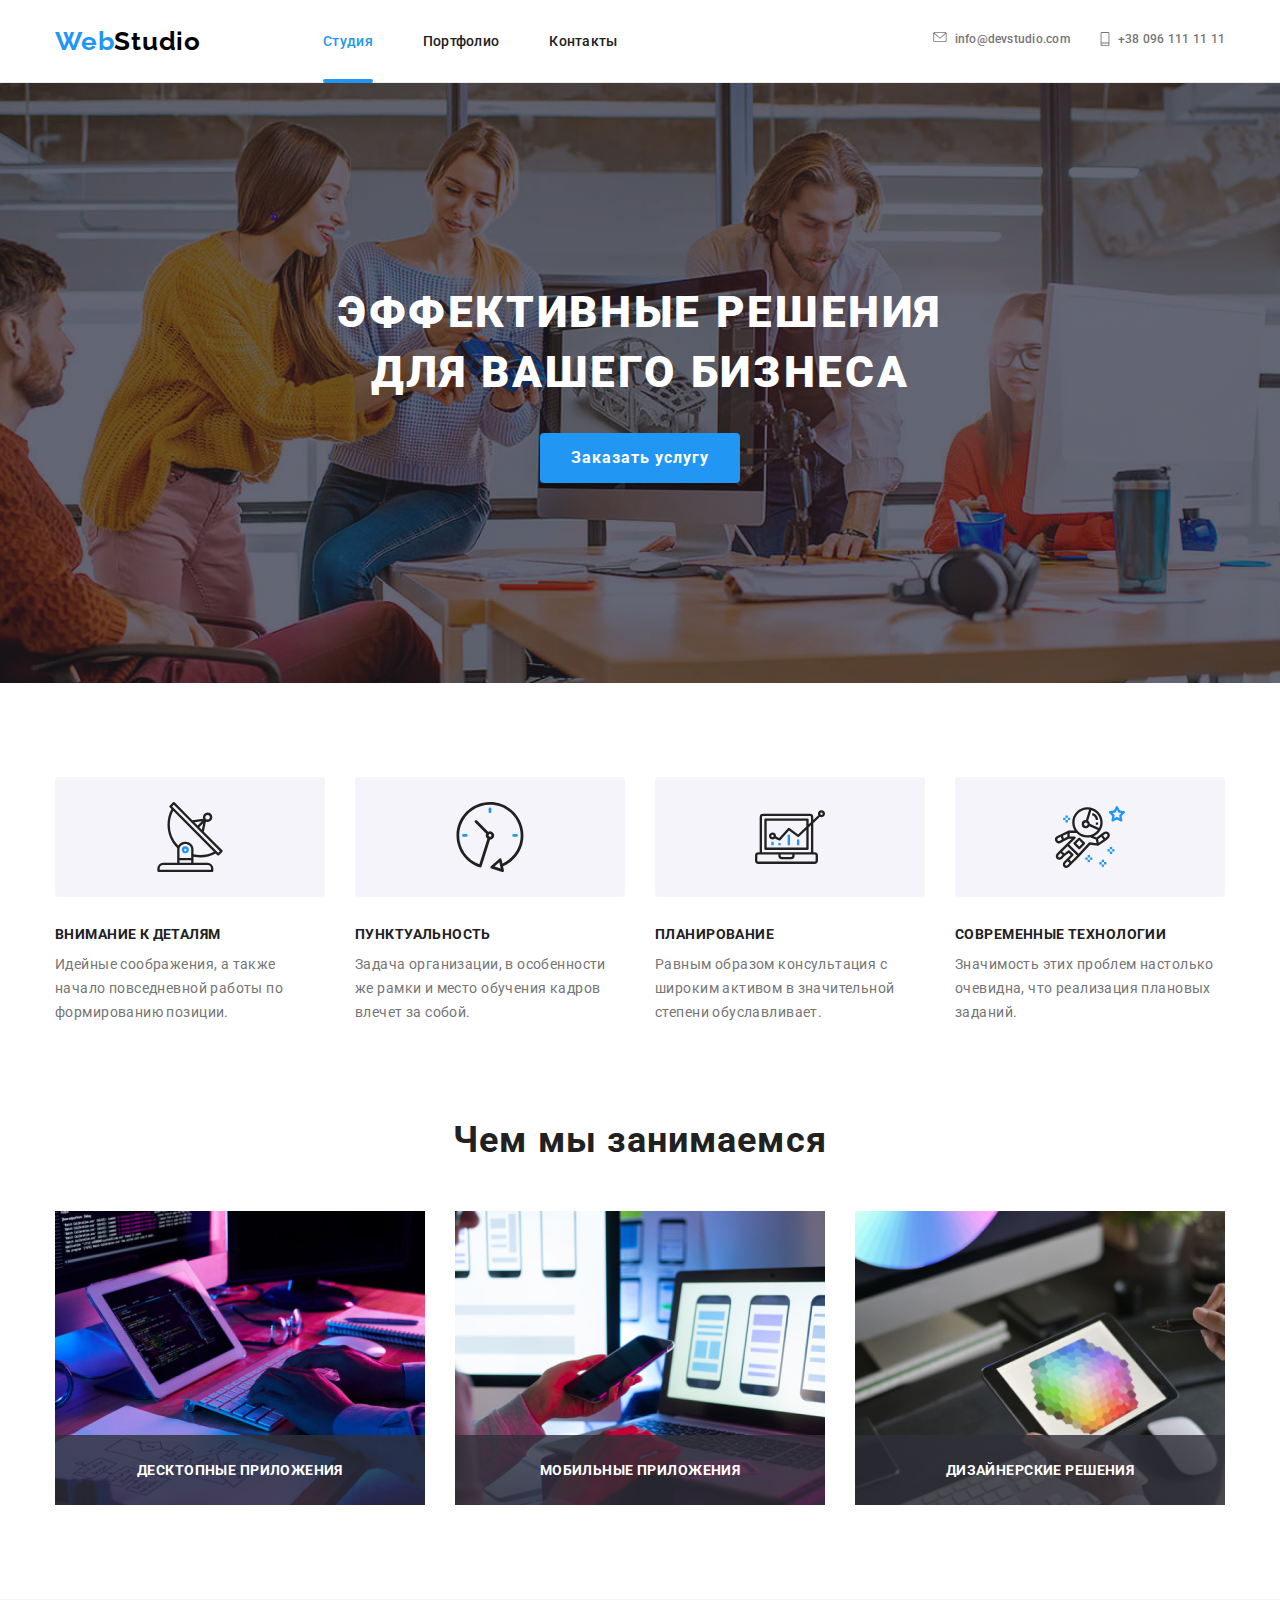
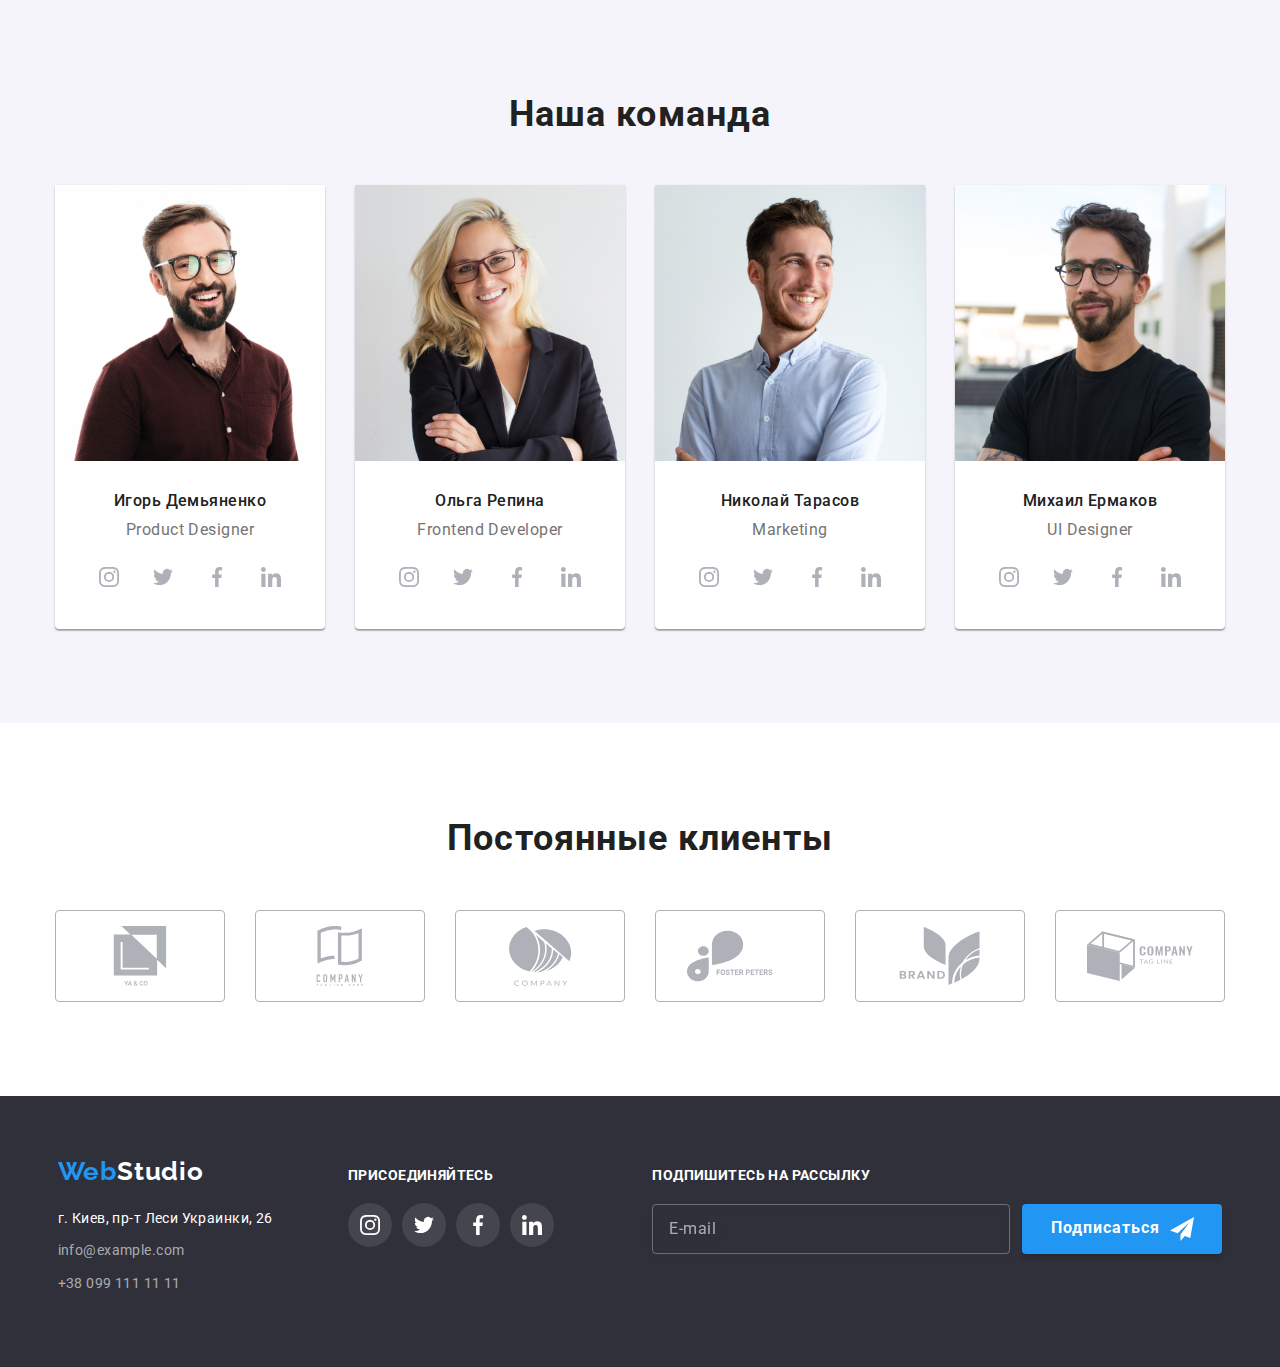
==== commit 11fb94ef: "+" ====
--- a/index.html
+++ b/index.html
@@ -143,7 +143,7 @@
      
       <ul class="team-card list">
         <li class="team-card__item">
-          <img class="team-card__img" src="./images/img.jpg" alt="Игорь Демьяненко">
+          <img class="team-card__img" srcset="./images/adapt/team/img.jpg 1x, ./images/adapt/team/img@2x.jpg 2x" src="./images/adapt/team/img.jpg" alt="Игорь Демьяненко">
           <div class="team-card__box">
           <h3 class="team-card__title" >Игорь Демьяненко</h3>
           <p class="team-card__text">Product Designer</p>
@@ -180,7 +180,7 @@
         </div>
         </li>
         <li class="team-card__item">
-          <img class="team-card__img" src="./images/img(1).jpg" alt="Ольга Репина">
+          <img class="team-card__img" srcset="./images/adapt/team/img1.jpg 1x, ./images/adapt/team/img1@2x.jpg 2x" src="./images/adapt/team/img1.jpg" alt="Ольга Репина">
           <div class="team-card__box">
           <h3 class="team-card__title" >Ольга Репина</h3>
           <p class="team-card__text">Frontend Developer</p>
@@ -217,7 +217,7 @@
         </div>
         </li>
         <li class="team-card__item">
-          <img class="team-card__img" src="./images/img(2).jpg" alt="Николай Тарасов">
+          <img class="team-card__img" srcset="./images/adapt/team/img2.jpg 1x, ./images/adapt/team/img2@2x.jpg 2x" src="./images/adapt/team/img2.jpg" alt="Николай Тарасов">
           <div class="team-card__box">
           <h3 class="team-card__title">Николай Тарасов</h3>
           <p class="team-card__text">Marketing</p>
@@ -254,7 +254,7 @@
          </div>
         </li>
         <li class="team-card__item">
-          <img class="team-card__img" src="./images/img(3).jpg" alt="Михаил Ермаков">
+          <img class="team-card__img" srcset="./images/adapt/team/img3.jpg 1x, ./images/adapt/team/img3@2x.jpg 2x" src="./images/adapt/team/img3.jpg" alt="Михаил Ермаков">
           <div class="team-card__box">
           <h3 class="team-card__title">Михаил Ермаков</h3>
           <p class="team-card__text">UI Designer</p>
--- a/css/main.min.css
+++ b/css/main.min.css
@@ -1,2 +1,2 @@
-*,::before,::after{box-sizing:border-box}html{line-height:1.15;-webkit-text-size-adjust:100%;-moz-tab-size:4;tab-size:4}body{margin:0;font-family:system-ui,-apple-system,"Segoe UI",Roboto,Helvetica,Arial,sans-serif,"Apple Color Emoji","Segoe UI Emoji"}hr{height:0;color:inherit}abbr[title]{text-decoration:underline dotted}b,strong{font-weight:bolder}code,kbd,samp,pre{font-family:ui-monospace, SFMono-Regular, Consolas, 'Liberation Mono', Menlo, monospace;font-size:1em}small{font-size:80%}sub,sup{font-size:75%;line-height:0;position:relative;vertical-align:baseline}sub{bottom:-0.25em}sup{top:-0.5em}table{text-indent:0;border-color:inherit}button,input,optgroup,select,textarea{font-family:inherit;font-size:100%;line-height:1.15;margin:0}button,select{text-transform:none}button,[type='button'],[type='reset'],[type='submit']{-webkit-appearance:button}::-moz-focus-inner{border-style:none;padding:0}:-moz-focusring{outline:1px dotted ButtonText}:-moz-ui-invalid{box-shadow:none}legend{padding:0}progress{vertical-align:baseline}::-webkit-inner-spin-button,::-webkit-outer-spin-button{height:auto}[type='search']{-webkit-appearance:textfield;outline-offset:-2px}::-webkit-search-decoration{-webkit-appearance:none}::-webkit-file-upload-button{-webkit-appearance:button;font:inherit}summary{display:list-item}body{margin-top:0;margin-bottom:0;margin-left:0;margin-right:0;font-family:"Roboto",sans-serif;background:#fff;color:#757575;font-size:14px;line-height:1.33}p,h1,h2,h3,h4,h5,h6{margin:0}ul,ol{margin:0;padding:0}a{text-decoration:none;cursor:pointer}address{font-style:normal}textarea{resize:none}button{display:flex;justify-content:center;align-items:center;font-family:inherit;border:transparent;border-radius:4px;cursor:pointer;font-size:16px}img{display:block}.container{margin-top:0;margin-bottom:0;margin-left:auto;margin-right:auto;padding-left:15px;padding-right:15px}@media screen and (min-width: 480px){.container{width:480px}}@media screen and (min-width: 768px){.container{width:768px}}@media screen and (min-width: 1200px){.container{width:1200px}}.section__title{margin-top:0;margin-bottom:30px;font-weight:700;font-size:28px;line-height:1.18;text-align:center;letter-spacing:0.03em;color:#212121}@media screen and (min-width: 1200px){.section__title{font-size:36px;line-height:1.17;margin-bottom:50px}}.section{padding-top:60px;padding-bottom:60px}@media screen and (min-width: 1200px){.section{padding-top:94px;padding-bottom:94px}}.site-nav,.contact,.header-socials,.feature__list,.work__list,.team-card,.team-social,.clients__list,.address-box,.footer-social__list,.buttons-list,.portfolio-card{padding-top:0;padding-bottom:0;padding-right:0;padding-left:0;margin-top:0;margin-bottom:0;margin-left:0;margin-right:0;list-style:none}.visually-hidden{position:absolute;width:1px;height:1px;margin:-1px;border:0;padding:0;white-space:nowrap;clip-path:inset(100%);clip:rect(0 0 0 0);overflow:hidden}.logo{display:block;font-family:"Raleway",sans-serif;font-weight:700;font-size:26px;line-height:1.19;letter-spacing:0.03em;color:black;text-decoration:none;transition-property:color;transition-duration:250ms;transition-timing-function:cubic-bezier(0.4, 0, 0.2, 1)}.logo__span{color:#2196F3}.logo:hover,.logo:focus{color:#2196F3}.header__logo{padding-top:16px;padding-bottom:16px;font-size:24px;line-height:1.17;letter-spacing:0.03em}@media screen and (min-width: 768px){.header__logo{padding-top:26px;padding-bottom:26px}}@media screen and (min-width: 1200px){.header__logo{font-size:26px}}.header{position:relative;text-align:center;background-color:#fff;border-bottom:1px solid #ececec}.header__box{display:flex;align-items:center;justify-content:start}.header__nav{display:block;text-align:start}.menu-container{position:relative;background-color:#fff;padding-top:48px;padding-bottom:48px;padding-left:40px;padding-right:40px}.menu-container.is-open{display:block}@media screen and (max-width: 767px){.menu-container{display:none;position:absolute;top:0;left:0;width:100%;height:796px}}@media screen and (min-width: 768px){.menu-container{display:flex}}.menu-button{width:40px;height:40px;margin-left:auto;background-color:transparent;z-index:10}@media screen and (min-width: 768px){.menu-button{display:none}}.menu-container.is-open .menu-button{position:absolute;top:0;right:0}.menu-button .menu-close{display:none}.menu-button.is-open .menu-close{display:block}.menu-button.is-open .menu-open{display:none}.menu-button.is-open .menu-button__icon{width:18px;height:18px}.menu-button__icon{width:100%;height:100%;display:inline-block;transition-property:fill;transition-duration:250ms;transition-timing-function:cubic-bezier(0.4, 0, 0.2, 1)}.menu-button__icon:hover,.menu-button__icon:focus{fill:#2196F3}.menu-open{width:24px;height:16px}.menu-close{width:18px;height:18px}.site-nav{display:flex;flex-direction:column;gap:36px;margin-bottom:302px}.site-nav__link{color:#212121;font-weight:500;font-size:40px;line-height:1.18;letter-spacing:0.02em;transition-property:color;transition-duration:250ms;transition-timing-function:cubic-bezier(0.4, 0, 0.2, 1)}.site-nav__link:hover,.site-nav__link:focus{color:#2196F3}.site-nav__link--active{color:#2196F3}.site-nav__link--active{position:relative;color:#2196F3}.contact{display:flex;flex-direction:column-reverse;align-items:start;gap:32px;margin-bottom:64px}.contact__item{display:block}.contact__link{display:flex;color:#757575;font-weight:500;font-size:12px;line-height:1.17;letter-spacing:0.02em}.contact__link:hover,.contact__link:focus,.contact__link:hover .contact__icon,.contact__link:focus .contact__icon{color:#2196F3;fill:#2196F3}.header-link-tel{font-weight:500;font-size:34px;line-height:1.18;letter-spacing:0.02em;color:#2196F3}.header-link-mail{font-weight:500;font-size:24px;line-height:1.17;letter-spacing:0.02em}.contact__icon{display:none;width:14px;height:10px;margin-right:8px;fill:#757575;transition-property:fill;transition-duration:250ms;transition-timing-function:cubic-bezier(0.4, 0, 0.2, 1)}@media screen and (min-width: 768px){.contact__icon{display:flex}}.header-mail{width:14px;height:10px}.header-tel{width:10px;height:14px}.header-socials{display:flex}@media screen and (min-width: 768px){.header-socials{display:none}}.header-socials__item{display:flex}.header-socials__item:not(:last-child){border-right:1px solid rgba(33,33,33,0.2);padding-right:10px}.header-socials__item:not(:first-child){padding-left:10px}.header-socials__link{font-weight:500;font-size:18px;line-height:1.22;letter-spacing:0.02em;color:#2196F3}.footer__logo{display:block;margin-bottom:20px;text-align:center;font-size:24px;color:#fff;transition-property:color;transition-duration:250ms;transition-timing-function:cubic-bezier(0.4, 0, 0.2, 1)}@media screen and (min-width: 1200px){.footer__logo{font-size:26px}}@media screen and (min-width: 1200px){.footer__logo{text-align:start}}.footer-logo__span{color:#2196F3}.hero{padding-top:118px;padding-bottom:118px;align-items:center;text-align:center;background-color:#2F303A;background-image:linear-gradient(to right, rgba(47,48,58,0.4), rgba(47,48,58,0.4)),url(../images/hero-bg.jpg);background-repeat:no-repeat;background-position:center}@media screen and (min-width: 1200px){.hero{padding-top:200px;padding-bottom:200px}}.section__title--main{margin-bottom:30px;padding-right:45px;padding-left:45px;font-weight:900;font-size:26px;line-height:1.62;text-align:center;letter-spacing:0.06em;text-transform:uppercase;color:#fff}@media screen and (min-width: 768px){.section__title--main{padding-right:189px;padding-left:189px}}@media screen and (min-width: 1200px){.section__title--main{padding:0;margin-left:auto;margin-right:auto;width:696px;height:120px;font-size:44px;line-height:1.36}}.hero__button{min-width:200px;height:50px;margin-right:auto;margin-left:auto;background:#2196F3;box-shadow:0px 4px 4px rgba(0,0,0,0.15);font-weight:700;line-height:1.87;letter-spacing:0.06em;color:#fff;transition-property:scale(1);transition-duration:250ms;transition-timing-function:cubic-bezier(0.4, 0, 0.2, 1)}.hero__button:hover{transform:scale(1.1)}.feature{padding-left:0;padding-right:0;background-color:#fff}@media screen and (min-width: 768px){.feature__list{display:flex;flex-wrap:wrap;justify-content:center;gap:30px}}.feature__item{max-width:450px}@media screen and (min-width: 768px){.feature__item{max-width:354px;margin-bottom:0}}@media screen and (max-width: 767px){.feature__item:not(:last-child){margin-bottom:30px}}@media screen and (min-width: 768px){.feature__item{max-width:270px}}.feature__box{display:flex;align-items:center;justify-content:center;width:100%;height:120px;margin-bottom:30px;background-color:#F5F4FA;border-radius:4px}.feature__icon{width:70px;height:70px}.feature__title{margin-bottom:10px;text-align:center;color:#212121;font-weight:700;font-size:14px;line-height:1.14;letter-spacing:0.03em;text-transform:uppercase}@media screen and (min-width: 768px){.feature__title{text-align:start}}.feature__text{line-height:1.71;letter-spacing:0.03em}.work{background-color:#fff;padding-top:0}@media screen and (max-width: 1199px){.work{display:none}}@media screen and (min-width: 1200px){.work{display:flex}}.work__list{position:relative;display:flex;gap:30px}.work__img{display:block}.work__box{position:absolute;bottom:0;display:flex;justify-content:center;align-items:center;width:370px;height:70px;background-color:rgba(47,48,58,0.8);font-weight:700;font-size:14px;line-height:1.14px;text-align:center;letter-spacing:0.03em;text-transform:uppercase;color:#fff}.team{background-color:#F5F4FA}.team-card{display:flex;flex-direction:column;align-items:center}@media screen and (min-width: 768px){.team-card{display:flex;flex-direction:row;flex-wrap:wrap;justify-content:center;gap:30px}}@media screen and (min-width: 1200px){.team-card{display:flex;gap:30px}}.team-card__item{width:450px;background-color:#fff;box-shadow:0px 1px 3px rgba(0,0,0,0.12),0px 1px 1px rgba(0,0,0,0.14),0px 2px 1px rgba(0,0,0,0.2);border-radius:0px 0px 4px 4px}@media screen and (min-width: 768px){.team-card__item{width:354px}}@media screen and (min-width: 1200px){.team-card__item{width:270px}}@media screen and (max-width: 767px){.team-card__item:not(:last-child){margin-bottom:30px}}.team-card__img{width:100%}.team-card__box{padding-top:30px;padding-bottom:30px}.team-card__title{margin-bottom:10px;font-weight:500;font-size:16px;text-align:center;line-height:1.19;letter-spacing:0.03em;color:#212121}.team-card__text{margin-bottom:16px;font-size:16px;line-height:1.19;text-align:center;letter-spacing:0.03em;color:#757575}.team-social{display:flex;justify-content:center;gap:10px}.team-social__link{display:flex;align-items:center;justify-content:center;width:44px;height:44px;fill:#afb1b8;border-radius:50%;transition-property:background-color;transition-duration:250ms;transition-timing-function:cubic-bezier(0.4, 0, 0.2, 1)}.team-social__link:hover,.team-social__link:focus{background-color:#2196F3;fill:#fff}.team-social__icon{width:20px;height:20px;padding:0;transition-property:fill;transition-duration:250ms;transition-timing-function:cubic-bezier(0.4, 0, 0.2, 1)}.clients__list{width:100%;display:flex;flex-wrap:wrap;gap:30px}@media screen and (min-width: 1200px){.clients__list{justify-content:center}}.clients__item{width:210px}@media screen and (min-width: 768px){.clients__item{width:226px}}@media screen and (min-width: 1200px){.clients__item{width:170px}}.clients__link{display:flex;height:92px;border:1px solid #afb1b8;border-radius:4px;align-items:center;justify-content:center;transition-property:border-color;transition-duration:250ms;transition-timing-function:cubic-bezier(0.4, 0, 0.2, 1)}.clients__link:hover .clients__icon,.clients__link:focus .clients__icon{fill:#2196F3}.clients__link:hover,.clients__link:focus{border:1px solid #2196F3}.clients__icon{width:106px;height:60px;fill:#afb1b8;transition-property:fill;transition-duration:250ms;transition-timing-function:cubic-bezier(0.4, 0, 0.2, 1)}.footer{padding-top:60px;padding-bottom:60px;background-color:#2F303A}@media screen and (min-width: 768px){.footer-box{display:flex;flex-wrap:wrap;align-items:baseline;justify-content:space-around}}.address-box{text-align:center;margin-bottom:60px}@media screen and (min-width: 1200px){.address-box{text-align:start;margin-bottom:0}}.address-box__link{color:rgba(255,255,255,0.6);font-size:14px;line-height:1.71;letter-spacing:0.03em;text-decoration:none;transition-property:color;transition-duration:cubic-bezier(0.4, 0, 0.2, 1);transition-timing-function:cubic-bezier(0.4, 0, 0.2, 1)}.address-box__link:focus,.address-box__link:hover{color:#2196F3}.fact-address{display:inline-block;margin-bottom:9px;color:#ffffff}.mail{display:block;margin-bottom:9px}.tel{display:block}.footer-social{text-align:center}@media screen and (min-width: 1200px){.footer-social{margin-left:70px}}.footer-social__label{margin-bottom:20px;font-weight:700;font-size:14px;line-height:16px;letter-spacing:0.03em;text-transform:uppercase;color:#fff}@media screen and (min-width: 1200px){.footer-social__label{text-align:start}}.footer-social__list{display:flex;justify-content:center;gap:10px;margin-bottom:60px}.footer-social__link{display:flex;align-items:center;justify-content:center;width:44px;height:44px;border-radius:50%;background-color:rgba(255,255,255,0.1);fill:#fff;transition-property:background-color;transition-duration:250ms;transition-timing-function:cubic-bezier(0.4, 0, 0.2, 1)}.footer-social__link:hover,.footer-social__link:focus{background-color:#2196F3}.footer-social__icon{width:20px;height:20px}.footer-form{text-align:center}@media screen and (min-width: 1200px){.footer-form{display:flex;justify-content:space-between;width:570px;margin-left:93px}}.footer-form__box{display:flex;flex-direction:column}.footer-form__input{padding:15px 16px;width:100%;height:50px;margin-bottom:20px;background-color:transparent;border:1px solid rgba(255,255,255,0.3);border-radius:4px;filter:drop-shadow(0px 4px 4px rgba(0,0,0,0.15));font-size:16px;line-height:1.25;letter-spacing:0.03em;color:rgba(255,255,255,0.6);transition-property:outline-color;transition-duration:250ms;transition-timing-function:cubic-bezier(0.4, 0, 0.2, 1)}@media screen and (min-width: 768px){.footer-form__input{width:450px}}@media screen and (min-width: 1200px){.footer-form__input{width:358px;margin-bottom:0}}.footer-form__input:focus{outline:1px solid #2196F3}.footer-form__input::placeholder{font-size:16px;line-height:1.25;letter-spacing:0.03em;color:rgba(255,255,255,0.6)}.footer-form__label{margin-bottom:20px;font-weight:700;font-size:14px;line-height:1.14;letter-spacing:0.03em;text-transform:uppercase;color:#fff}@media screen and (min-width: 1200px){.footer-form__label{text-align:start}}.footer-button{display:flex;justify-content:center;align-items:flex-end}.footer-button__box{display:flex;justify-content:center;align-items:center;width:200px;height:50px;background-color:#2196F3;box-shadow:0px 4px 4px rgba(0,0,0,0.15);border-radius:4px;border-color:transparent;font-weight:700;font-size:16px;line-height:1.88;letter-spacing:0.06em;color:#fff}.footer-button__icon{margin-left:10px;width:24px;height:24px}.backdrop{position:fixed;display:flex;justify-content:center;top:0;right:0;left:0;bottom:0;padding:15px;background-color:rgba(0,0,0,0.2);opacity:1;transition:opacity 250ms cubic-bezier(0.4, 0, 0.2, 1);overflow-y:scroll}.is-hidden{opacity:0;pointer-events:none}.backdrop.is-hidden .modal{transform:translate(-50%, -50%) scale(1.3)}.modal{width:93.34%;height:609px;display:flex;justify-content:center;align-items:center;background-color:#fff;box-shadow:0px 1px 3px rgba(0,0,0,0.12),0px 1px 1px rgba(0,0,0,0.14),0px 2px 1px rgba(0,0,0,0.2);border-radius:4px;z-index:10;transform:scale(1);transition:250ms cubic-bezier(0.4, 0, 0.2, 1)}@media screen and (min-width: 480px){.modal{width:450px}}@media screen and (min-width: 1200px){.modal{position:absolute;top:50%;left:50%;width:528px;transform:translate(-50%, -50%)}}.modal__button{position:absolute;top:8px;right:8px;display:flex;justify-content:center;align-items:center;width:30px;height:30px;cursor:pointer;background-color:transparent;border:1px solid rgba(0,0,0,0.1);border-radius:50%}.modal__button:hover .modal__icon{fill:#2196F3}.modal__icon{width:11px;height:11px;fill:#000;transition-property:fill;transition-duration:250ms;transition-timing-function:cubic-bezier(0.4, 0, 0.2, 1)}.modal-form{text-align:center;display:flex;flex-direction:column;padding:40px;width:100%}.modal-form__all{text-align:center}.modal-form__title{margin-bottom:12px;font-weight:700;font-size:20px;line-height:1.15;text-align:center;letter-spacing:0.03em;color:#212121}.modal-form__input{border:1px solid rgba(33,33,33,0.2);border-radius:4px;width:100%;height:40px;cursor:pointer;font-size:12px;line-height:1.17;letter-spacing:0.01em;color:#212121}.modal-form__label{display:block;margin-bottom:4px;text-align:start;color:#757575}.modal-form__box{position:relative}.modal-form__icon{position:absolute;top:11px;left:12px;display:inline-block;width:18px;height:18px;background-color:transparent;transition-property:fill;transition-duration:250ms;transition-timing-function:cubic-bezier(0.4, 0, 0.2, 1)}.modal-form__input.comment{margin-bottom:20px;padding:16px;height:120px;transition-property:outline-color;transition-duration:250ms;transition-timing-function:cubic-bezier(0.4, 0, 0.2, 1)}.modal-form__input.comment::placeholder{font-size:14px;line-height:1.14;letter-spacing:0.01em;color:rgba(117,117,117,0.5)}.modal-form__input{height:40px;margin-bottom:10px;padding:10px 42px;transition-property:outline-color;transition-duration:250ms;transition-timing-function:cubic-bezier(0.4, 0, 0.2, 1)}.modal-form__input:focus ~ .modal-form__icon{fill:#2196F3}.modal-form__input:focus{outline:1px solid #2196F3}.form-checkbox{position:relative;display:flex;justify-content:center;align-items:center;text-align:center;margin-bottom:30px;cursor:pointer}.form-checkbox__label{display:flex;align-items:center;padding-left:24px;font-size:12px;line-height:1.17;letter-spacing:0.03em}.form-checkbox__input{position:absolute;width:1px;height:1px;margin:-1px;border:0;padding:0;white-space:nowrap;clip-path:inset(100%);clip:rect(0 0 0 0);overflow:hidden}.form-checkbox__input:checked+.form-checkbox__icon{background-image:url(../images/icons/check.svg);background-color:#2196F3;border-radius:2px;background-repeat:no-repeat;background-position:50% 50%}.form-checkbox__icon{position:absolute;width:16px;height:15px;margin-left:-24px;background-image:url(../images/icons/square.svg);transition:background-image 250ms cubic-bezier(0.4, 0, 0.2, 1)}.form-checkbox__link{margin-left:4px;font-size:12px;line-height:1.17;letter-spacing:0.03em;text-decoration-line:underline;color:#2196F3}.form-button{display:flex;justify-content:center;align-items:center}.form-button__box{padding:0;width:200px;height:50px;background-color:#2196F3;box-shadow:0px 4px 4px rgba(0,0,0,0.15);border-radius:4px;border:transparent;font-weight:700;font-size:16px;line-height:1.88;letter-spacing:0.06em;color:#ffffff}.buttons-list{display:flex;flex-wrap:wrap;margin-bottom:50px;row-gap:15px;column-gap:8px}@media screen and (min-width: 768px){.buttons-list{justify-content:center;margin-bottom:30px}}.buttons-list__button{padding-top:6px;padding-bottom:6px;padding-right:22px;padding-left:22px;height:38px;background:#F5F4FA;font-weight:500;line-height:1.62;text-align:center;letter-spacing:0.03em;color:#212121;transition-property:background-color, color;transition-duration:250ms;transition-timing-function:cubic-bezier(0.4, 0, 0.2, 1)}.buttons-list__button:hover,.buttons-list__button:focus{background:#2196F3;box-shadow:0px 3px 1px rgba(0,0,0,0.1),0px 1px 2px rgba(0,0,0,0.08),0px 2px 2px rgba(0,0,0,0.12);color:#fff}.portfolio-card{display:flex;flex-direction:column;align-items:center}@media screen and (min-width: 768px){.portfolio-card{display:flex;flex-direction:row;flex-wrap:wrap;gap:30px}}.portfolio-card__item{display:flex;flex-direction:column;flex-wrap:wrap;width:100%;height:404px;transition-property:box-shadow;transition-duration:250ms;transition-timing-function:cubic-bezier(0.4, 0, 0.2, 1)}@media screen and (max-width: 767px){.portfolio-card__item:not(:last-child){margin-bottom:30px}}@media screen and (min-width: 768px){.portfolio-card__item{width:354px;margin-bottom:0}}@media screen and (min-width: 1200px){.portfolio-card__item{width:370px;margin-bottom:0}}.portfolio-card__item:hover{box-shadow:0px 1px 1px rgba(0,0,0,0.12),0px 4px 4px rgba(0,0,0,0.06),1px 4px 6px rgba(0,0,0,0.16);cursor:pointer}.portfolio-card__item:hover .portfolio-card__overlay,.portfolio-card__item:focus .portfolio-card__overlay{transform:translateY(0)}.portfolio-card__thumb{position:relative;overflow:hidden}.portfolio-card__overlay{position:absolute;top:0;left:0;padding:63px 24px;width:100%;height:100%;background-color:rgba(33,150,243,0.9);font-weight:400;font-size:18px;line-height:1.56;letter-spacing:0.03em;color:#fff;transform:translateY(100%);transition:transform 250ms cubic-bezier(0.4, 0, 0.2, 1)}.portfolio-card__img{display:block;width:100%}.portfolio-card__box{padding-top:20px;padding-bottom:20px;padding-left:24px;padding-right:24px;margin:0;border-left:1px solid #eeeeee;border-right:1px solid #eeeeee;border-bottom:1px solid #eeeeee}.portfolio-card__title{margin-bottom:4px;font-weight:700;font-size:18px;line-height:2;letter-spacing:0.06em;color:#212121}.portfolio-card__text{font-size:16px;line-height:1.88;letter-spacing:0.03em;color:#757575}
+*,::before,::after{box-sizing:border-box}html{line-height:1.15;-webkit-text-size-adjust:100%;-moz-tab-size:4;tab-size:4}body{margin:0;font-family:system-ui,-apple-system,"Segoe UI",Roboto,Helvetica,Arial,sans-serif,"Apple Color Emoji","Segoe UI Emoji"}hr{height:0;color:inherit}abbr[title]{text-decoration:underline dotted}b,strong{font-weight:bolder}code,kbd,samp,pre{font-family:ui-monospace, SFMono-Regular, Consolas, 'Liberation Mono', Menlo, monospace;font-size:1em}small{font-size:80%}sub,sup{font-size:75%;line-height:0;position:relative;vertical-align:baseline}sub{bottom:-0.25em}sup{top:-0.5em}table{text-indent:0;border-color:inherit}button,input,optgroup,select,textarea{font-family:inherit;font-size:100%;line-height:1.15;margin:0}button,select{text-transform:none}button,[type='button'],[type='reset'],[type='submit']{-webkit-appearance:button}::-moz-focus-inner{border-style:none;padding:0}:-moz-focusring{outline:1px dotted ButtonText}:-moz-ui-invalid{box-shadow:none}legend{padding:0}progress{vertical-align:baseline}::-webkit-inner-spin-button,::-webkit-outer-spin-button{height:auto}[type='search']{-webkit-appearance:textfield;outline-offset:-2px}::-webkit-search-decoration{-webkit-appearance:none}::-webkit-file-upload-button{-webkit-appearance:button;font:inherit}summary{display:list-item}body{margin-top:0;margin-bottom:0;margin-left:0;margin-right:0;font-family:"Roboto",sans-serif;background:#fff;color:#757575;font-size:14px;line-height:1.33}p,h1,h2,h3,h4,h5,h6{margin:0}ul,ol{margin:0;padding:0}a{text-decoration:none;cursor:pointer}address{font-style:normal}textarea{resize:none}button{display:flex;justify-content:center;align-items:center;font-family:inherit;border:transparent;border-radius:4px;cursor:pointer;font-size:16px}img{display:block;max-width:100%;height:auto}.container{margin-top:0;margin-bottom:0;margin-left:auto;margin-right:auto;padding-left:15px;padding-right:15px}@media screen and (min-width: 480px){.container{width:480px}}@media screen and (min-width: 768px){.container{width:768px}}@media screen and (min-width: 1200px){.container{width:1200px}}.section__title{margin-top:0;margin-bottom:30px;font-weight:700;font-size:28px;line-height:1.18;text-align:center;letter-spacing:0.03em;color:#212121}@media screen and (min-width: 1200px){.section__title{font-size:36px;line-height:1.17;margin-bottom:50px}}.section{padding-top:60px;padding-bottom:60px}@media screen and (min-width: 1200px){.section{padding-top:94px;padding-bottom:94px}}.site-nav,.contact,.header-socials,.feature__list,.work__list,.team-card,.team-social,.clients__list,.address-box,.footer-social__list,.buttons-list,.portfolio-card{padding-top:0;padding-bottom:0;padding-right:0;padding-left:0;margin-top:0;margin-bottom:0;margin-left:0;margin-right:0;list-style:none}.visually-hidden{position:absolute;width:1px;height:1px;margin:-1px;border:0;padding:0;white-space:nowrap;clip-path:inset(100%);clip:rect(0 0 0 0);overflow:hidden}.logo{display:block;font-family:"Raleway",sans-serif;font-weight:700;font-size:26px;line-height:1.19;letter-spacing:0.03em;color:black;text-decoration:none;transition-property:color;transition-duration:250ms;transition-timing-function:cubic-bezier(0.4, 0, 0.2, 1)}.logo__span{color:#2196F3}.logo:hover,.logo:focus{color:#2196F3}.header__logo{padding-top:16px;padding-bottom:16px;font-size:24px;line-height:1.17;letter-spacing:0.03em}@media screen and (min-width: 768px){.header__logo{padding-top:26px;padding-bottom:26px}}@media screen and (min-width: 1200px){.header__logo{font-size:26px}}.header{position:relative;text-align:center;background-color:#fff;border-bottom:1px solid #ececec}.header__box{display:flex;align-items:center;justify-content:start}@media screen and (min-width: 1200px){.header__box{justify-content:space-between}}.header__nav{display:block;text-align:start}@media screen and (min-width: 768px){.header__nav{display:flex;align-items:center}}.menu-container{position:relative;background-color:#fff;padding-top:48px;padding-bottom:48px;padding-left:40px;padding-right:40px;z-index:8}.menu-container.is-open{display:block}@media screen and (max-width: 767px){.menu-container{display:none;position:absolute;top:0;left:0;width:100%;height:796px}}@media screen and (min-width: 768px){.menu-container{display:flex;padding:0}}.menu-button{width:40px;height:40px;margin-left:auto;background-color:transparent;z-index:9}@media screen and (min-width: 768px){.menu-button{display:none}}.menu-container.is-open .menu-button{position:absolute;top:0;right:0}.menu-button .menu-close{display:none}.menu-button.is-open .menu-close{display:block}.menu-button.is-open .menu-open{display:none}.menu-button.is-open .menu-button__icon{width:18px;height:18px}.menu-button__icon{width:100%;height:100%;display:inline-block;transition-property:fill;transition-duration:250ms;transition-timing-function:cubic-bezier(0.4, 0, 0.2, 1)}.menu-button__icon:hover,.menu-button__icon:focus{fill:#2196F3}.menu-open{width:24px;height:16px}.menu-close{width:18px;height:18px}.site-nav{display:flex;flex-direction:column;gap:36px;margin-bottom:302px}@media screen and (min-width: 768px){.site-nav{flex-direction:row;gap:50px;margin-bottom:0;margin-left:87px}}@media screen and (min-width: 1200px){.site-nav{margin-left:0px}}.site-nav__link{color:#212121;font-weight:500;font-size:40px;line-height:1.18;letter-spacing:0.02em;transition-property:color;transition-duration:250ms;transition-timing-function:cubic-bezier(0.4, 0, 0.2, 1)}.site-nav__link:hover,.site-nav__link:focus{color:#2196F3}.site-nav__link--active{color:#2196F3}@media screen and (min-width: 768px){.site-nav__link{padding-top:32px;padding-bottom:32px;font-weight:500;font-size:14px;line-height:1.1;letter-spacing:0.02em}}.site-nav__link--active{position:relative;color:#2196F3}@media screen and (min-width: 768px){.site-nav__link--active::after{position:absolute;bottom:-1px;left:0;content:'';min-width:100%;height:4px;border:none;background-color:#2196F3;outline:2px;border-radius:2px}}@media screen and (min-width: 1200px){.site-nav__link--active::after{bottom:-2px}}.contact{display:flex;flex-direction:column-reverse;align-items:start;gap:32px;margin-bottom:64px}@media screen and (min-width: 768px){.contact{flex-direction:column;margin-bottom:0;gap:10px;margin-left:96px}}@media screen and (min-width: 1200px){.contact{flex-direction:row;justify-content:center;margin-bottom:0;margin-left:315px;gap:30px}}.contact__item{display:block}.contact__link{display:flex;color:#757575}.contact__link:hover,.contact__link:focus,.contact__link:hover .contact__icon,.contact__link:focus .contact__icon{color:#2196F3;fill:#2196F3}.header-link-tel{font-weight:500;font-size:34px;line-height:1.18;letter-spacing:0.02em;color:#2196F3}@media screen and (min-width: 768px){.header-link-tel{font-weight:500;font-size:12px;line-height:1.17;letter-spacing:0.02em;color:#757575}}.header-link-mail{font-weight:500;font-size:24px;line-height:1.17;letter-spacing:0.02em}@media screen and (min-width: 768px){.header-link-mail{font-weight:500;font-size:12px;line-height:1.17;letter-spacing:0.02em}}.contact__icon{display:none;width:14px;height:10px;margin-right:8px;fill:#757575;transition-property:fill;transition-duration:250ms;transition-timing-function:cubic-bezier(0.4, 0, 0.2, 1)}@media screen and (min-width: 768px){.contact__icon{display:flex}}.header-mail{width:14px;height:10px}.header-tel{width:10px;height:14px}.header-socials{display:flex}@media screen and (min-width: 768px){.header-socials{display:none}}.header-socials__item{display:flex}.header-socials__item:not(:last-child){border-right:1px solid rgba(33,33,33,0.2);padding-right:10px}.header-socials__item:not(:first-child){padding-left:10px}.header-socials__link{font-weight:500;font-size:18px;line-height:1.22;letter-spacing:0.02em;color:#2196F3}.footer__logo{display:block;margin-bottom:20px;text-align:center;font-size:24px;color:#fff;transition-property:color;transition-duration:250ms;transition-timing-function:cubic-bezier(0.4, 0, 0.2, 1)}@media screen and (min-width: 1200px){.footer__logo{font-size:26px}}@media screen and (min-width: 1200px){.footer__logo{text-align:start}}.footer-logo__span{color:#2196F3}.hero{padding-top:118px;padding-bottom:118px;align-items:center;text-align:center;background-color:#2F303A;background-image:linear-gradient(to right, rgba(47,48,58,0.4), rgba(47,48,58,0.4)),url(../images/adapt/hero/hero-bg.jpg);background-repeat:no-repeat;background-position:center;background-size:cover}@media screen and (min-device-pixel-ratio: 2), screen and (min-resolution: 192dpi), screen and (min-resolution: 2dppx){.hero .hero{background-image:linear-gradient(to right, rgba(47,48,58,0.4), rgba(47,48,58,0.4)),url(../images/adapt/hero/hero-bg@2x.jpg)}}@media screen and (min-width: 1200px){.hero{padding-top:200px;padding-bottom:200px}}.section__title--main{margin-bottom:30px;padding-right:45px;padding-left:45px;font-weight:900;font-size:26px;line-height:1.62;text-align:center;letter-spacing:0.06em;text-transform:uppercase;color:#fff}@media screen and (min-width: 768px){.section__title--main{padding-right:189px;padding-left:189px}}@media screen and (min-width: 1200px){.section__title--main{padding:0;margin-left:auto;margin-right:auto;width:696px;height:120px;font-size:44px;line-height:1.36}}.hero__button{min-width:200px;height:50px;margin-right:auto;margin-left:auto;background:#2196F3;box-shadow:0px 4px 4px rgba(0,0,0,0.15);font-weight:700;line-height:1.87;letter-spacing:0.06em;color:#fff;transition-property:scale(1);transition-duration:250ms;transition-timing-function:cubic-bezier(0.4, 0, 0.2, 1)}.hero__button:hover{transform:scale(1.1)}.feature{padding-left:0;padding-right:0;background-color:#fff}@media screen and (min-width: 768px){.feature__list{display:flex;flex-wrap:wrap;justify-content:center;gap:30px}}.feature__item{max-width:450px}@media screen and (min-width: 768px){.feature__item{max-width:354px;margin-bottom:0}}@media screen and (max-width: 767px){.feature__item:not(:last-child){margin-bottom:30px}}@media screen and (min-width: 768px){.feature__item{max-width:270px}}.feature__box{display:flex;align-items:center;justify-content:center;width:100%;height:120px;margin-bottom:30px;background-color:#F5F4FA;border-radius:4px}.feature__icon{width:70px;height:70px}.feature__title{margin-bottom:10px;text-align:center;color:#212121;font-weight:700;font-size:14px;line-height:1.14;letter-spacing:0.03em;text-transform:uppercase}@media screen and (min-width: 768px){.feature__title{text-align:start}}.feature__text{line-height:1.71;letter-spacing:0.03em}.work{background-color:#fff;padding-top:0}@media screen and (max-width: 1199px){.work{display:none}}@media screen and (min-width: 1200px){.work{display:flex}}.work__list{position:relative;display:flex;gap:30px}.work__img{display:block}.work__box{position:absolute;bottom:0;display:flex;justify-content:center;align-items:center;width:370px;height:70px;background-color:rgba(47,48,58,0.8);font-weight:700;font-size:14px;line-height:1.14px;text-align:center;letter-spacing:0.03em;text-transform:uppercase;color:#fff}.team{background-color:#F5F4FA}.team-card{display:flex;flex-direction:column;align-items:center}@media screen and (min-width: 768px){.team-card{display:flex;flex-direction:row;flex-wrap:wrap;justify-content:center;gap:30px}}@media screen and (min-width: 1200px){.team-card{display:flex;gap:30px}}.team-card__item{max-width:450px;background-color:#fff;box-shadow:0px 1px 3px rgba(0,0,0,0.12),0px 1px 1px rgba(0,0,0,0.14),0px 2px 1px rgba(0,0,0,0.2);border-radius:0px 0px 4px 4px}@media screen and (min-width: 768px){.team-card__item{width:354px}}@media screen and (min-width: 1200px){.team-card__item{width:270px}}@media screen and (max-width: 767px){.team-card__item:not(:last-child){margin-bottom:30px}}.team-card__img{width:100%}.team-card__box{padding-top:30px;padding-bottom:30px}.team-card__title{margin-bottom:10px;font-weight:500;font-size:16px;text-align:center;line-height:1.19;letter-spacing:0.03em;color:#212121}.team-card__text{margin-bottom:16px;font-size:16px;line-height:1.19;text-align:center;letter-spacing:0.03em;color:#757575}.team-social{display:flex;justify-content:center;gap:10px}.team-social__link{display:flex;align-items:center;justify-content:center;width:44px;height:44px;fill:#afb1b8;border-radius:50%;transition-property:background-color;transition-duration:250ms;transition-timing-function:cubic-bezier(0.4, 0, 0.2, 1)}.team-social__link:hover,.team-social__link:focus{background-color:#2196F3;fill:#fff}.team-social__icon{width:20px;height:20px;padding:0;transition-property:fill;transition-duration:250ms;transition-timing-function:cubic-bezier(0.4, 0, 0.2, 1)}.clients__list{width:100%;display:flex;flex-wrap:wrap;gap:30px}@media screen and (min-width: 1200px){.clients__list{justify-content:center}}.clients__item{width:210px}@media screen and (min-width: 768px){.clients__item{width:226px}}@media screen and (min-width: 1200px){.clients__item{width:170px}}.clients__link{display:flex;height:92px;border:1px solid #afb1b8;border-radius:4px;align-items:center;justify-content:center;transition-property:border-color;transition-duration:250ms;transition-timing-function:cubic-bezier(0.4, 0, 0.2, 1)}.clients__link:hover .clients__icon,.clients__link:focus .clients__icon{fill:#2196F3}.clients__link:hover,.clients__link:focus{border:1px solid #2196F3}.clients__icon{width:106px;height:60px;fill:#afb1b8;transition-property:fill;transition-duration:250ms;transition-timing-function:cubic-bezier(0.4, 0, 0.2, 1)}.footer{padding-top:60px;padding-bottom:60px;background-color:#2F303A}@media screen and (min-width: 768px){.footer-box{display:flex;flex-wrap:wrap;align-items:baseline;justify-content:space-around}}.address-box{text-align:center;margin-bottom:60px}@media screen and (min-width: 1200px){.address-box{text-align:start;margin-bottom:0}}.address-box__link{color:rgba(255,255,255,0.6);font-size:14px;line-height:1.71;letter-spacing:0.03em;text-decoration:none;transition-property:color;transition-duration:cubic-bezier(0.4, 0, 0.2, 1);transition-timing-function:cubic-bezier(0.4, 0, 0.2, 1)}.address-box__link:focus,.address-box__link:hover{color:#2196F3}.fact-address{display:inline-block;margin-bottom:9px;color:#ffffff}.mail{display:block;margin-bottom:9px}.tel{display:block}.footer-social{text-align:center}@media screen and (min-width: 1200px){.footer-social{margin-left:70px}}.footer-social__label{margin-bottom:20px;font-weight:700;font-size:14px;line-height:16px;letter-spacing:0.03em;text-transform:uppercase;color:#fff}@media screen and (min-width: 1200px){.footer-social__label{text-align:start}}.footer-social__list{display:flex;justify-content:center;gap:10px;margin-bottom:60px}.footer-social__link{display:flex;align-items:center;justify-content:center;width:44px;height:44px;border-radius:50%;background-color:rgba(255,255,255,0.1);fill:#fff;transition-property:background-color;transition-duration:250ms;transition-timing-function:cubic-bezier(0.4, 0, 0.2, 1)}.footer-social__link:hover,.footer-social__link:focus{background-color:#2196F3}.footer-social__icon{width:20px;height:20px}.footer-form{text-align:center}@media screen and (min-width: 1200px){.footer-form{display:flex;justify-content:space-between;width:570px;margin-left:93px}}.footer-form__box{display:flex;flex-direction:column}.footer-form__input{padding:15px 16px;width:100%;height:50px;margin-bottom:20px;background-color:transparent;border:1px solid rgba(255,255,255,0.3);border-radius:4px;filter:drop-shadow(0px 4px 4px rgba(0,0,0,0.15));font-size:16px;line-height:1.25;letter-spacing:0.03em;color:rgba(255,255,255,0.6);transition-property:outline-color;transition-duration:250ms;transition-timing-function:cubic-bezier(0.4, 0, 0.2, 1)}@media screen and (min-width: 768px){.footer-form__input{width:450px}}@media screen and (min-width: 1200px){.footer-form__input{width:358px;margin-bottom:0}}.footer-form__input:focus{outline:1px solid #2196F3}.footer-form__input::placeholder{font-size:16px;line-height:1.25;letter-spacing:0.03em;color:rgba(255,255,255,0.6)}.footer-form__label{margin-bottom:20px;font-weight:700;font-size:14px;line-height:1.14;letter-spacing:0.03em;text-transform:uppercase;color:#fff}@media screen and (min-width: 1200px){.footer-form__label{text-align:start}}.footer-button{display:flex;justify-content:center;align-items:flex-end}.footer-button__box{display:flex;justify-content:center;align-items:center;width:200px;height:50px;background-color:#2196F3;box-shadow:0px 4px 4px rgba(0,0,0,0.15);border-radius:4px;border-color:transparent;font-weight:700;font-size:16px;line-height:1.88;letter-spacing:0.06em;color:#fff}.footer-button__icon{margin-left:10px;width:24px;height:24px}.backdrop{position:fixed;display:flex;justify-content:center;top:0;right:0;left:0;bottom:0;padding:15px;background-color:rgba(0,0,0,0.2);opacity:1;transition:opacity 250ms cubic-bezier(0.4, 0, 0.2, 1);overflow-y:scroll;z-index:10}.is-hidden{opacity:0;pointer-events:none}.backdrop.is-hidden .modal{transform:translate(-50%, -50%) scale(1.3)}.modal{width:93.34%;height:609px;display:flex;justify-content:center;align-items:center;background-color:#fff;box-shadow:0px 1px 3px rgba(0,0,0,0.12),0px 1px 1px rgba(0,0,0,0.14),0px 2px 1px rgba(0,0,0,0.2);border-radius:4px;z-index:10;transform:scale(1);transition:250ms cubic-bezier(0.4, 0, 0.2, 1)}@media screen and (min-width: 480px){.modal{width:450px}}@media screen and (min-width: 1200px){.modal{position:absolute;top:50%;left:50%;width:528px;transform:translate(-50%, -50%)}}.modal__button{position:absolute;top:8px;right:8px;display:flex;justify-content:center;align-items:center;width:30px;height:30px;cursor:pointer;background-color:transparent;border:1px solid rgba(0,0,0,0.1);border-radius:50%}.modal__button:hover .modal__icon{fill:#2196F3}.modal__icon{width:11px;height:11px;fill:#000;transition-property:fill;transition-duration:250ms;transition-timing-function:cubic-bezier(0.4, 0, 0.2, 1)}.modal-form{text-align:center;display:flex;flex-direction:column;padding:40px;width:100%}.modal-form__all{text-align:center}.modal-form__title{margin-bottom:12px;font-weight:700;font-size:20px;line-height:1.15;text-align:center;letter-spacing:0.03em;color:#212121}.modal-form__input{border:1px solid rgba(33,33,33,0.2);border-radius:4px;width:100%;height:40px;cursor:pointer;font-size:12px;line-height:1.17;letter-spacing:0.01em;color:#212121}.modal-form__label{display:block;margin-bottom:4px;text-align:start;color:#757575}.modal-form__box{position:relative}.modal-form__icon{position:absolute;top:11px;left:12px;display:inline-block;width:18px;height:18px;background-color:transparent;transition-property:fill;transition-duration:250ms;transition-timing-function:cubic-bezier(0.4, 0, 0.2, 1)}.modal-form__input.comment{margin-bottom:20px;padding:16px;height:120px;transition-property:outline-color;transition-duration:250ms;transition-timing-function:cubic-bezier(0.4, 0, 0.2, 1)}.modal-form__input.comment::placeholder{font-size:14px;line-height:1.14;letter-spacing:0.01em;color:rgba(117,117,117,0.5)}.modal-form__input{height:40px;margin-bottom:10px;padding:10px 42px;transition-property:outline-color;transition-duration:250ms;transition-timing-function:cubic-bezier(0.4, 0, 0.2, 1)}.modal-form__input:focus ~ .modal-form__icon{fill:#2196F3}.modal-form__input:focus{outline:1px solid #2196F3}.form-checkbox{position:relative;display:flex;justify-content:center;align-items:center;text-align:center;margin-bottom:30px;cursor:pointer}.form-checkbox__label{display:flex;align-items:center;padding-left:24px;font-size:12px;line-height:1.17;letter-spacing:0.03em}.form-checkbox__input{position:absolute;width:1px;height:1px;margin:-1px;border:0;padding:0;white-space:nowrap;clip-path:inset(100%);clip:rect(0 0 0 0);overflow:hidden}.form-checkbox__input:checked+.form-checkbox__icon{background-image:url(../images/icons/check.svg);background-color:#2196F3;border-radius:2px;background-repeat:no-repeat;background-position:50% 50%}.form-checkbox__icon{position:absolute;width:16px;height:15px;margin-left:-24px;background-image:url(../images/icons/square.svg);transition:background-image 250ms cubic-bezier(0.4, 0, 0.2, 1)}.form-checkbox__link{margin-left:4px;font-size:12px;line-height:1.17;letter-spacing:0.03em;text-decoration-line:underline;color:#2196F3}.form-button{display:flex;justify-content:center;align-items:center}.form-button__box{padding:0;width:200px;height:50px;background-color:#2196F3;box-shadow:0px 4px 4px rgba(0,0,0,0.15);border-radius:4px;border:transparent;font-weight:700;font-size:16px;line-height:1.88;letter-spacing:0.06em;color:#ffffff}.buttons-list{display:flex;flex-wrap:wrap;margin-bottom:50px;row-gap:15px;column-gap:8px}@media screen and (min-width: 768px){.buttons-list{justify-content:center;margin-bottom:30px}}.buttons-list__button{padding-top:6px;padding-bottom:6px;padding-right:22px;padding-left:22px;height:38px;background:#F5F4FA;font-weight:500;line-height:1.62;text-align:center;letter-spacing:0.03em;color:#212121;transition-property:background-color, color;transition-duration:250ms;transition-timing-function:cubic-bezier(0.4, 0, 0.2, 1)}.buttons-list__button:hover,.buttons-list__button:focus{background:#2196F3;box-shadow:0px 3px 1px rgba(0,0,0,0.1),0px 1px 2px rgba(0,0,0,0.08),0px 2px 2px rgba(0,0,0,0.12);color:#fff}.portfolio-card{display:flex;flex-direction:column;align-items:center}@media screen and (min-width: 768px){.portfolio-card{display:flex;flex-direction:row;flex-wrap:wrap;gap:30px}}.portfolio-card__item{display:flex;flex-direction:column;flex-wrap:wrap;width:100%;height:404px;transition-property:box-shadow;transition-duration:250ms;transition-timing-function:cubic-bezier(0.4, 0, 0.2, 1)}@media screen and (max-width: 767px){.portfolio-card__item:not(:last-child){margin-bottom:30px}}@media screen and (min-width: 768px){.portfolio-card__item{width:354px;margin-bottom:0}}@media screen and (min-width: 1200px){.portfolio-card__item{width:370px;margin-bottom:0}}.portfolio-card__item:hover{box-shadow:0px 1px 1px rgba(0,0,0,0.12),0px 4px 4px rgba(0,0,0,0.06),1px 4px 6px rgba(0,0,0,0.16);cursor:pointer}.portfolio-card__item:hover .portfolio-card__overlay,.portfolio-card__item:focus .portfolio-card__overlay{transform:translateY(0)}.portfolio-card__thumb{position:relative;overflow:hidden;width:450px;height:294px}@media screen and (min-width: 768px){.portfolio-card__thumb{width:354px}}@media screen and (min-width: 1200px){.portfolio-card__thumb{width:370px}}.portfolio-card__overlay{position:absolute;top:0;left:0;padding-top:77px;padding-bottom:77px;padding-right:24px;padding-left:24px;width:100%;height:100%;background-color:rgba(33,150,243,0.9);font-weight:400;font-size:18px;line-height:1.56;letter-spacing:0.03em;color:#fff;transform:translateY(100%);transition:transform 250ms cubic-bezier(0.4, 0, 0.2, 1)}@media screen and (min-width: 768px){.portfolio-card__overlay{padding-top:49px}}@media screen and (min-width: 1200px){.portfolio-card__overlay{padding-top:63px;padding-bottom:63px}}.portfolio-card__img{display:block;width:100%;height:auto;z-index:8}.portfolio-card__box{padding-top:20px;padding-bottom:20px;padding-left:24px;padding-right:24px;margin:0;border-left:1px solid #eeeeee;border-right:1px solid #eeeeee;border-bottom:1px solid #eeeeee}.portfolio-card__title{margin-bottom:4px;font-weight:700;font-size:18px;line-height:2;letter-spacing:0.06em;color:#212121}.portfolio-card__text{font-size:16px;line-height:1.88;letter-spacing:0.03em;color:#757575}
 /*# sourceMappingURL=main.min.css.map */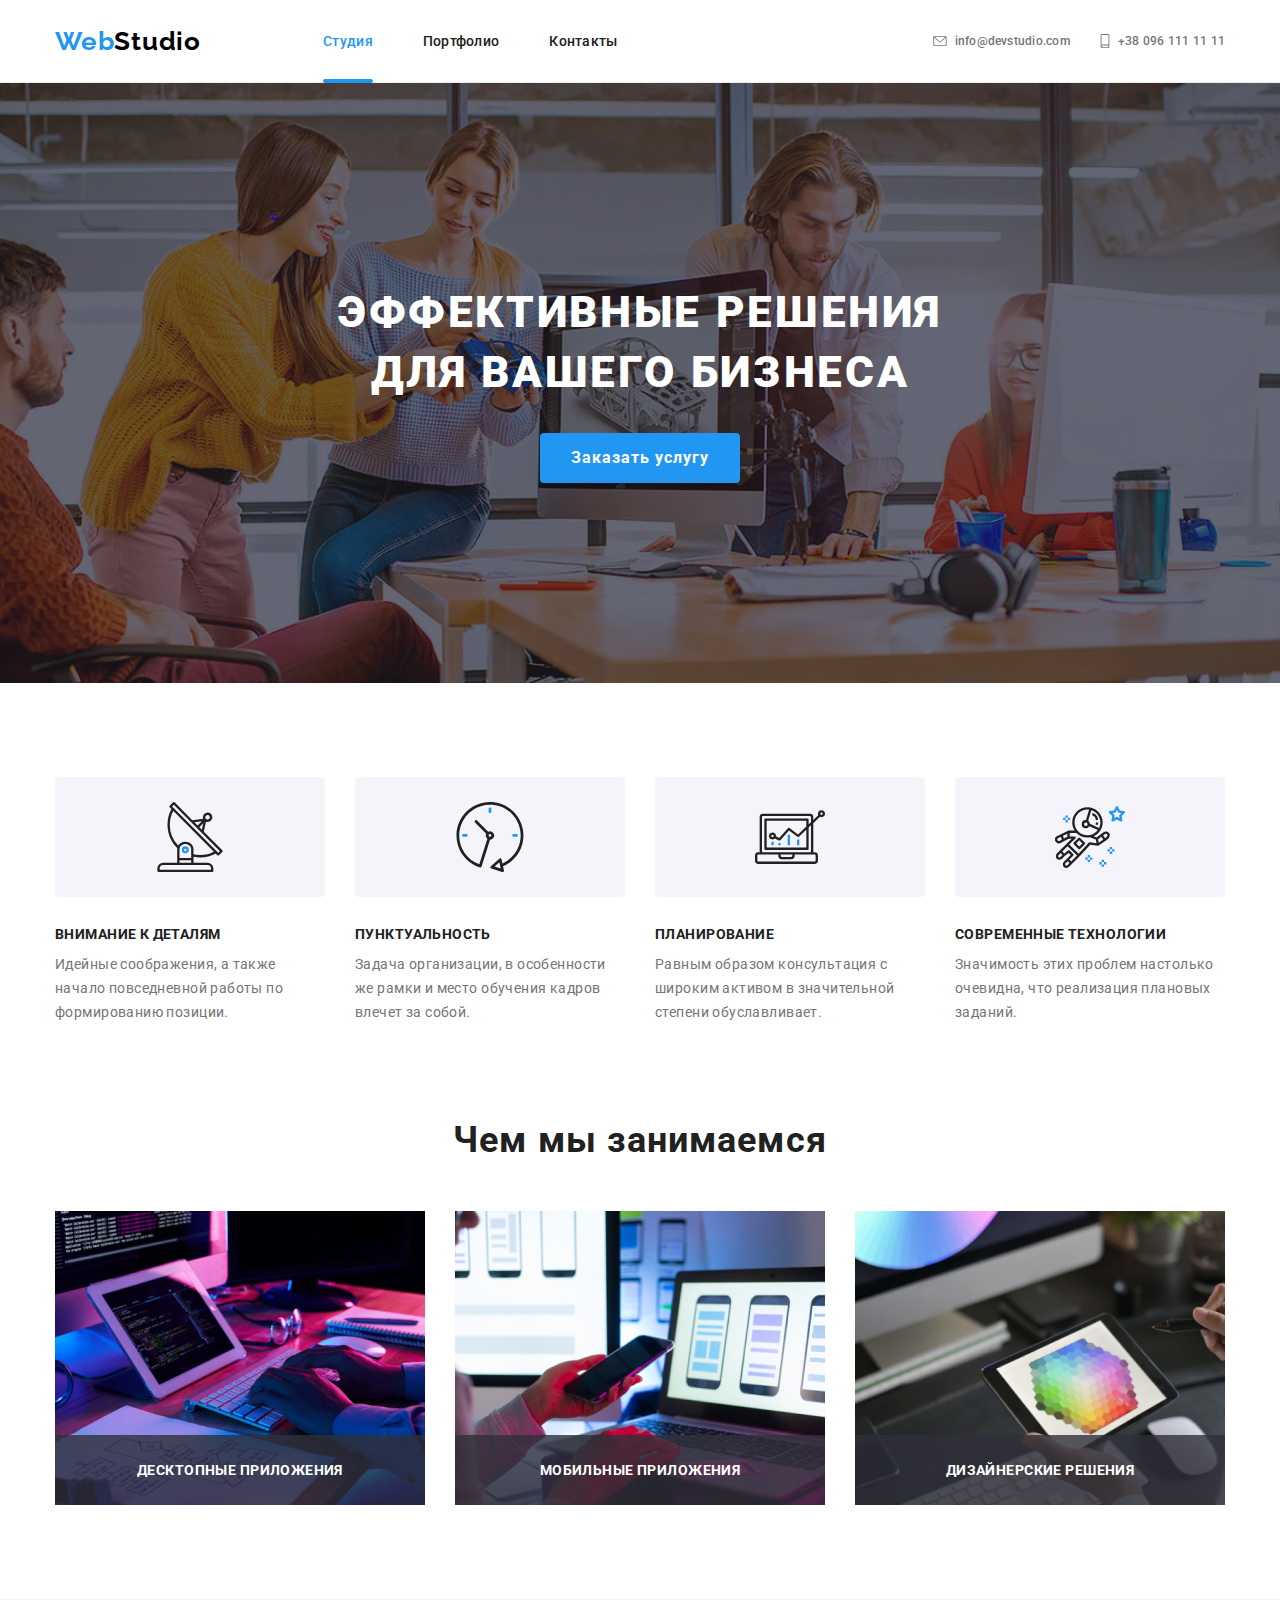
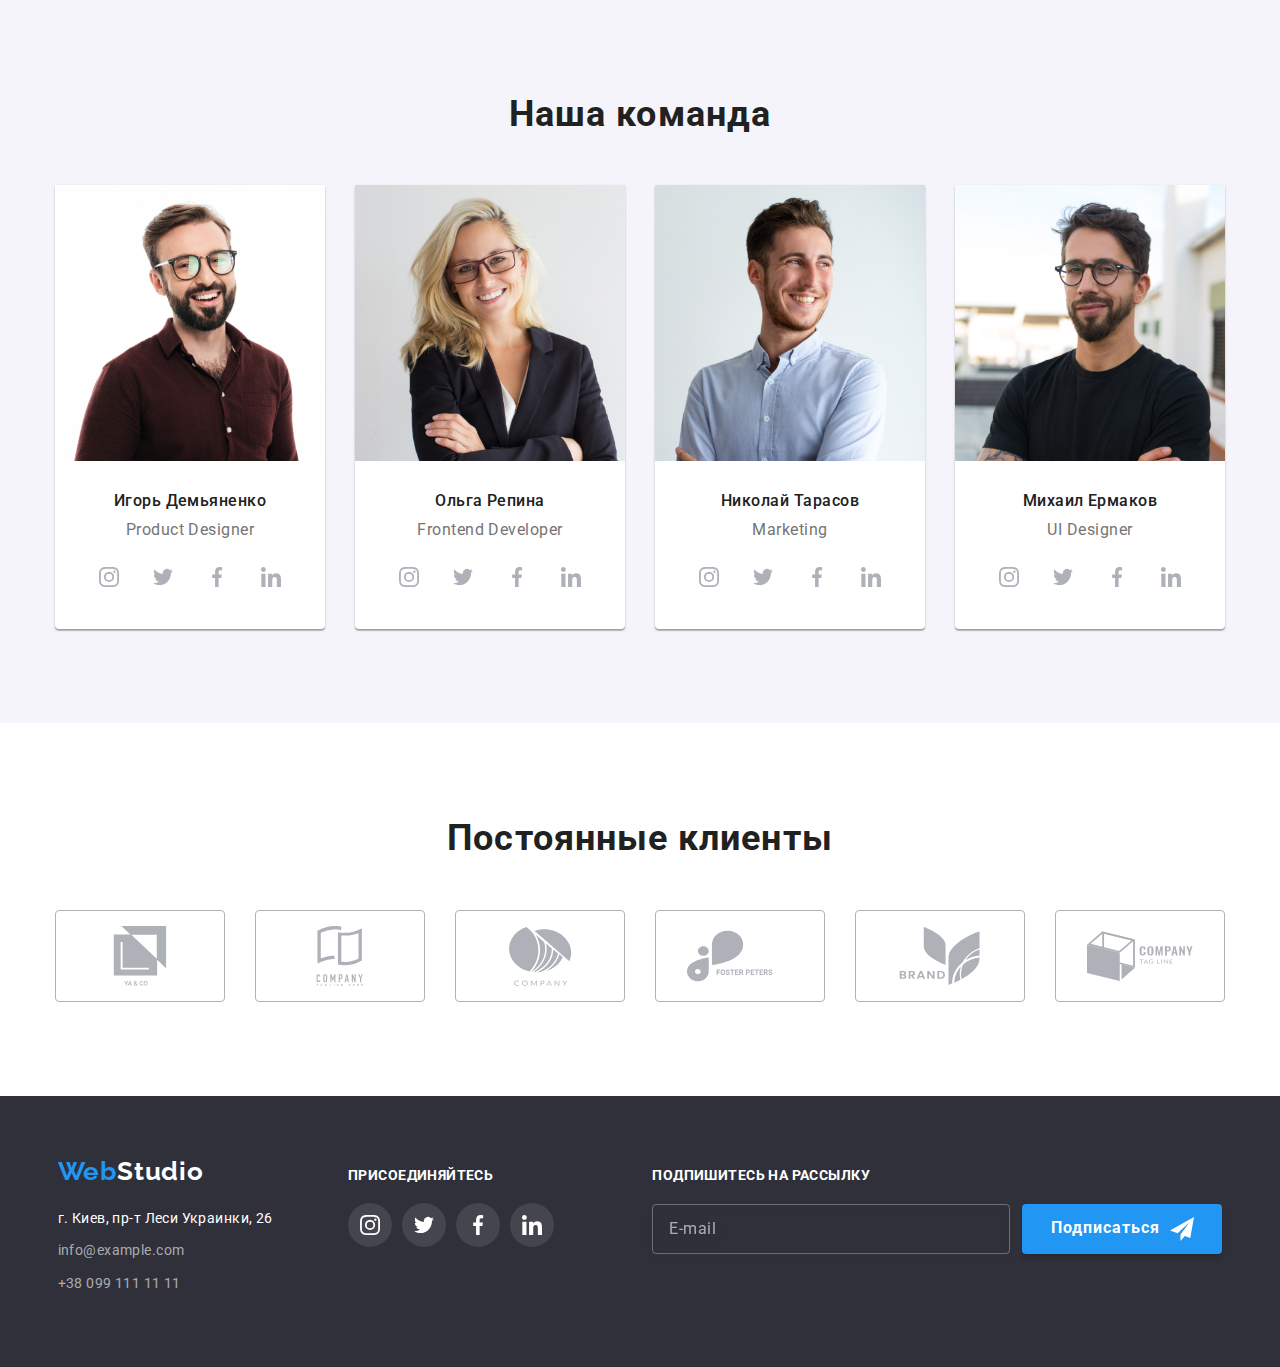
==== commit 37b502ce: "+++" ====
--- a/index.html
+++ b/index.html
@@ -8,7 +8,6 @@
 <link rel="preconnect" href="https://fonts.googleapis.com">
 <link rel="preconnect" href="https://fonts.gstatic.com" crossorigin>
 <link href="https://fonts.googleapis.com/css2?family=Raleway:wght@700&family=Roboto:wght@400;500;700;900&display=swap" rel="stylesheet">
-   
   <link rel="stylesheet" href="./css/main.min.css">
 </head>
 <body>
--- a/css/main.min.css
+++ b/css/main.min.css
@@ -1,2 +1,2 @@
-*,::before,::after{box-sizing:border-box}html{line-height:1.15;-webkit-text-size-adjust:100%;-moz-tab-size:4;tab-size:4}body{margin:0;font-family:system-ui,-apple-system,"Segoe UI",Roboto,Helvetica,Arial,sans-serif,"Apple Color Emoji","Segoe UI Emoji"}hr{height:0;color:inherit}abbr[title]{text-decoration:underline dotted}b,strong{font-weight:bolder}code,kbd,samp,pre{font-family:ui-monospace, SFMono-Regular, Consolas, 'Liberation Mono', Menlo, monospace;font-size:1em}small{font-size:80%}sub,sup{font-size:75%;line-height:0;position:relative;vertical-align:baseline}sub{bottom:-0.25em}sup{top:-0.5em}table{text-indent:0;border-color:inherit}button,input,optgroup,select,textarea{font-family:inherit;font-size:100%;line-height:1.15;margin:0}button,select{text-transform:none}button,[type='button'],[type='reset'],[type='submit']{-webkit-appearance:button}::-moz-focus-inner{border-style:none;padding:0}:-moz-focusring{outline:1px dotted ButtonText}:-moz-ui-invalid{box-shadow:none}legend{padding:0}progress{vertical-align:baseline}::-webkit-inner-spin-button,::-webkit-outer-spin-button{height:auto}[type='search']{-webkit-appearance:textfield;outline-offset:-2px}::-webkit-search-decoration{-webkit-appearance:none}::-webkit-file-upload-button{-webkit-appearance:button;font:inherit}summary{display:list-item}body{margin-top:0;margin-bottom:0;margin-left:0;margin-right:0;font-family:"Roboto",sans-serif;background:#fff;color:#757575;font-size:14px;line-height:1.33}p,h1,h2,h3,h4,h5,h6{margin:0}ul,ol{margin:0;padding:0}a{text-decoration:none;cursor:pointer}address{font-style:normal}textarea{resize:none}button{display:flex;justify-content:center;align-items:center;font-family:inherit;border:transparent;border-radius:4px;cursor:pointer;font-size:16px}img{display:block;max-width:100%;height:auto}.container{margin-top:0;margin-bottom:0;margin-left:auto;margin-right:auto;padding-left:15px;padding-right:15px}@media screen and (min-width: 480px){.container{width:480px}}@media screen and (min-width: 768px){.container{width:768px}}@media screen and (min-width: 1200px){.container{width:1200px}}.section__title{margin-top:0;margin-bottom:30px;font-weight:700;font-size:28px;line-height:1.18;text-align:center;letter-spacing:0.03em;color:#212121}@media screen and (min-width: 1200px){.section__title{font-size:36px;line-height:1.17;margin-bottom:50px}}.section{padding-top:60px;padding-bottom:60px}@media screen and (min-width: 1200px){.section{padding-top:94px;padding-bottom:94px}}.site-nav,.contact,.header-socials,.feature__list,.work__list,.team-card,.team-social,.clients__list,.address-box,.footer-social__list,.buttons-list,.portfolio-card{padding-top:0;padding-bottom:0;padding-right:0;padding-left:0;margin-top:0;margin-bottom:0;margin-left:0;margin-right:0;list-style:none}.visually-hidden{position:absolute;width:1px;height:1px;margin:-1px;border:0;padding:0;white-space:nowrap;clip-path:inset(100%);clip:rect(0 0 0 0);overflow:hidden}.logo{display:block;font-family:"Raleway",sans-serif;font-weight:700;font-size:26px;line-height:1.19;letter-spacing:0.03em;color:black;text-decoration:none;transition-property:color;transition-duration:250ms;transition-timing-function:cubic-bezier(0.4, 0, 0.2, 1)}.logo__span{color:#2196F3}.logo:hover,.logo:focus{color:#2196F3}.header__logo{padding-top:16px;padding-bottom:16px;font-size:24px;line-height:1.17;letter-spacing:0.03em}@media screen and (min-width: 768px){.header__logo{padding-top:26px;padding-bottom:26px}}@media screen and (min-width: 1200px){.header__logo{font-size:26px}}.header{position:relative;text-align:center;background-color:#fff;border-bottom:1px solid #ececec}.header__box{display:flex;align-items:center;justify-content:start}@media screen and (min-width: 1200px){.header__box{justify-content:space-between}}.header__nav{display:block;text-align:start}@media screen and (min-width: 768px){.header__nav{display:flex;align-items:center}}.menu-container{position:relative;background-color:#fff;padding-top:48px;padding-bottom:48px;padding-left:40px;padding-right:40px;z-index:8}.menu-container.is-open{display:block}@media screen and (max-width: 767px){.menu-container{display:none;position:absolute;top:0;left:0;width:100%;height:796px}}@media screen and (min-width: 768px){.menu-container{display:flex;padding:0}}.menu-button{width:40px;height:40px;margin-left:auto;background-color:transparent;z-index:9}@media screen and (min-width: 768px){.menu-button{display:none}}.menu-container.is-open .menu-button{position:absolute;top:0;right:0}.menu-button .menu-close{display:none}.menu-button.is-open .menu-close{display:block}.menu-button.is-open .menu-open{display:none}.menu-button.is-open .menu-button__icon{width:18px;height:18px}.menu-button__icon{width:100%;height:100%;display:inline-block;transition-property:fill;transition-duration:250ms;transition-timing-function:cubic-bezier(0.4, 0, 0.2, 1)}.menu-button__icon:hover,.menu-button__icon:focus{fill:#2196F3}.menu-open{width:24px;height:16px}.menu-close{width:18px;height:18px}.site-nav{display:flex;flex-direction:column;gap:36px;margin-bottom:302px}@media screen and (min-width: 768px){.site-nav{flex-direction:row;gap:50px;margin-bottom:0;margin-left:87px}}@media screen and (min-width: 1200px){.site-nav{margin-left:0px}}.site-nav__link{color:#212121;font-weight:500;font-size:40px;line-height:1.18;letter-spacing:0.02em;transition-property:color;transition-duration:250ms;transition-timing-function:cubic-bezier(0.4, 0, 0.2, 1)}.site-nav__link:hover,.site-nav__link:focus{color:#2196F3}.site-nav__link--active{color:#2196F3}@media screen and (min-width: 768px){.site-nav__link{padding-top:32px;padding-bottom:32px;font-weight:500;font-size:14px;line-height:1.1;letter-spacing:0.02em}}.site-nav__link--active{position:relative;color:#2196F3}@media screen and (min-width: 768px){.site-nav__link--active::after{position:absolute;bottom:-1px;left:0;content:'';min-width:100%;height:4px;border:none;background-color:#2196F3;outline:2px;border-radius:2px}}@media screen and (min-width: 1200px){.site-nav__link--active::after{bottom:-2px}}.contact{display:flex;flex-direction:column-reverse;align-items:start;gap:32px;margin-bottom:64px}@media screen and (min-width: 768px){.contact{flex-direction:column;margin-bottom:0;gap:10px;margin-left:96px}}@media screen and (min-width: 1200px){.contact{flex-direction:row;justify-content:center;margin-bottom:0;margin-left:315px;gap:30px}}.contact__item{display:block}.contact__link{display:flex;color:#757575}.contact__link:hover,.contact__link:focus,.contact__link:hover .contact__icon,.contact__link:focus .contact__icon{color:#2196F3;fill:#2196F3}.header-link-tel{font-weight:500;font-size:34px;line-height:1.18;letter-spacing:0.02em;color:#2196F3}@media screen and (min-width: 768px){.header-link-tel{font-weight:500;font-size:12px;line-height:1.17;letter-spacing:0.02em;color:#757575}}.header-link-mail{font-weight:500;font-size:24px;line-height:1.17;letter-spacing:0.02em}@media screen and (min-width: 768px){.header-link-mail{font-weight:500;font-size:12px;line-height:1.17;letter-spacing:0.02em}}.contact__icon{display:none;width:14px;height:10px;margin-right:8px;fill:#757575;transition-property:fill;transition-duration:250ms;transition-timing-function:cubic-bezier(0.4, 0, 0.2, 1)}@media screen and (min-width: 768px){.contact__icon{display:flex}}.header-mail{width:14px;height:10px}.header-tel{width:10px;height:14px}.header-socials{display:flex}@media screen and (min-width: 768px){.header-socials{display:none}}.header-socials__item{display:flex}.header-socials__item:not(:last-child){border-right:1px solid rgba(33,33,33,0.2);padding-right:10px}.header-socials__item:not(:first-child){padding-left:10px}.header-socials__link{font-weight:500;font-size:18px;line-height:1.22;letter-spacing:0.02em;color:#2196F3}.footer__logo{display:block;margin-bottom:20px;text-align:center;font-size:24px;color:#fff;transition-property:color;transition-duration:250ms;transition-timing-function:cubic-bezier(0.4, 0, 0.2, 1)}@media screen and (min-width: 1200px){.footer__logo{font-size:26px}}@media screen and (min-width: 1200px){.footer__logo{text-align:start}}.footer-logo__span{color:#2196F3}.hero{padding-top:118px;padding-bottom:118px;align-items:center;text-align:center;background-color:#2F303A;background-image:linear-gradient(to right, rgba(47,48,58,0.4), rgba(47,48,58,0.4)),url(../images/adapt/hero/hero-bg.jpg);background-repeat:no-repeat;background-position:center;background-size:cover}@media screen and (min-device-pixel-ratio: 2), screen and (min-resolution: 192dpi), screen and (min-resolution: 2dppx){.hero .hero{background-image:linear-gradient(to right, rgba(47,48,58,0.4), rgba(47,48,58,0.4)),url(../images/adapt/hero/hero-bg@2x.jpg)}}@media screen and (min-width: 1200px){.hero{padding-top:200px;padding-bottom:200px}}.section__title--main{margin-bottom:30px;padding-right:45px;padding-left:45px;font-weight:900;font-size:26px;line-height:1.62;text-align:center;letter-spacing:0.06em;text-transform:uppercase;color:#fff}@media screen and (min-width: 768px){.section__title--main{padding-right:189px;padding-left:189px}}@media screen and (min-width: 1200px){.section__title--main{padding:0;margin-left:auto;margin-right:auto;width:696px;height:120px;font-size:44px;line-height:1.36}}.hero__button{min-width:200px;height:50px;margin-right:auto;margin-left:auto;background:#2196F3;box-shadow:0px 4px 4px rgba(0,0,0,0.15);font-weight:700;line-height:1.87;letter-spacing:0.06em;color:#fff;transition-property:scale(1);transition-duration:250ms;transition-timing-function:cubic-bezier(0.4, 0, 0.2, 1)}.hero__button:hover{transform:scale(1.1)}.feature{padding-left:0;padding-right:0;background-color:#fff}@media screen and (min-width: 768px){.feature__list{display:flex;flex-wrap:wrap;justify-content:center;gap:30px}}.feature__item{max-width:450px}@media screen and (min-width: 768px){.feature__item{max-width:354px;margin-bottom:0}}@media screen and (max-width: 767px){.feature__item:not(:last-child){margin-bottom:30px}}@media screen and (min-width: 768px){.feature__item{max-width:270px}}.feature__box{display:flex;align-items:center;justify-content:center;width:100%;height:120px;margin-bottom:30px;background-color:#F5F4FA;border-radius:4px}.feature__icon{width:70px;height:70px}.feature__title{margin-bottom:10px;text-align:center;color:#212121;font-weight:700;font-size:14px;line-height:1.14;letter-spacing:0.03em;text-transform:uppercase}@media screen and (min-width: 768px){.feature__title{text-align:start}}.feature__text{line-height:1.71;letter-spacing:0.03em}.work{background-color:#fff;padding-top:0}@media screen and (max-width: 1199px){.work{display:none}}@media screen and (min-width: 1200px){.work{display:flex}}.work__list{position:relative;display:flex;gap:30px}.work__img{display:block}.work__box{position:absolute;bottom:0;display:flex;justify-content:center;align-items:center;width:370px;height:70px;background-color:rgba(47,48,58,0.8);font-weight:700;font-size:14px;line-height:1.14px;text-align:center;letter-spacing:0.03em;text-transform:uppercase;color:#fff}.team{background-color:#F5F4FA}.team-card{display:flex;flex-direction:column;align-items:center}@media screen and (min-width: 768px){.team-card{display:flex;flex-direction:row;flex-wrap:wrap;justify-content:center;gap:30px}}@media screen and (min-width: 1200px){.team-card{display:flex;gap:30px}}.team-card__item{max-width:450px;background-color:#fff;box-shadow:0px 1px 3px rgba(0,0,0,0.12),0px 1px 1px rgba(0,0,0,0.14),0px 2px 1px rgba(0,0,0,0.2);border-radius:0px 0px 4px 4px}@media screen and (min-width: 768px){.team-card__item{width:354px}}@media screen and (min-width: 1200px){.team-card__item{width:270px}}@media screen and (max-width: 767px){.team-card__item:not(:last-child){margin-bottom:30px}}.team-card__img{width:100%}.team-card__box{padding-top:30px;padding-bottom:30px}.team-card__title{margin-bottom:10px;font-weight:500;font-size:16px;text-align:center;line-height:1.19;letter-spacing:0.03em;color:#212121}.team-card__text{margin-bottom:16px;font-size:16px;line-height:1.19;text-align:center;letter-spacing:0.03em;color:#757575}.team-social{display:flex;justify-content:center;gap:10px}.team-social__link{display:flex;align-items:center;justify-content:center;width:44px;height:44px;fill:#afb1b8;border-radius:50%;transition-property:background-color;transition-duration:250ms;transition-timing-function:cubic-bezier(0.4, 0, 0.2, 1)}.team-social__link:hover,.team-social__link:focus{background-color:#2196F3;fill:#fff}.team-social__icon{width:20px;height:20px;padding:0;transition-property:fill;transition-duration:250ms;transition-timing-function:cubic-bezier(0.4, 0, 0.2, 1)}.clients__list{width:100%;display:flex;flex-wrap:wrap;gap:30px}@media screen and (min-width: 1200px){.clients__list{justify-content:center}}.clients__item{width:210px}@media screen and (min-width: 768px){.clients__item{width:226px}}@media screen and (min-width: 1200px){.clients__item{width:170px}}.clients__link{display:flex;height:92px;border:1px solid #afb1b8;border-radius:4px;align-items:center;justify-content:center;transition-property:border-color;transition-duration:250ms;transition-timing-function:cubic-bezier(0.4, 0, 0.2, 1)}.clients__link:hover .clients__icon,.clients__link:focus .clients__icon{fill:#2196F3}.clients__link:hover,.clients__link:focus{border:1px solid #2196F3}.clients__icon{width:106px;height:60px;fill:#afb1b8;transition-property:fill;transition-duration:250ms;transition-timing-function:cubic-bezier(0.4, 0, 0.2, 1)}.footer{padding-top:60px;padding-bottom:60px;background-color:#2F303A}@media screen and (min-width: 768px){.footer-box{display:flex;flex-wrap:wrap;align-items:baseline;justify-content:space-around}}.address-box{text-align:center;margin-bottom:60px}@media screen and (min-width: 1200px){.address-box{text-align:start;margin-bottom:0}}.address-box__link{color:rgba(255,255,255,0.6);font-size:14px;line-height:1.71;letter-spacing:0.03em;text-decoration:none;transition-property:color;transition-duration:cubic-bezier(0.4, 0, 0.2, 1);transition-timing-function:cubic-bezier(0.4, 0, 0.2, 1)}.address-box__link:focus,.address-box__link:hover{color:#2196F3}.fact-address{display:inline-block;margin-bottom:9px;color:#ffffff}.mail{display:block;margin-bottom:9px}.tel{display:block}.footer-social{text-align:center}@media screen and (min-width: 1200px){.footer-social{margin-left:70px}}.footer-social__label{margin-bottom:20px;font-weight:700;font-size:14px;line-height:16px;letter-spacing:0.03em;text-transform:uppercase;color:#fff}@media screen and (min-width: 1200px){.footer-social__label{text-align:start}}.footer-social__list{display:flex;justify-content:center;gap:10px;margin-bottom:60px}.footer-social__link{display:flex;align-items:center;justify-content:center;width:44px;height:44px;border-radius:50%;background-color:rgba(255,255,255,0.1);fill:#fff;transition-property:background-color;transition-duration:250ms;transition-timing-function:cubic-bezier(0.4, 0, 0.2, 1)}.footer-social__link:hover,.footer-social__link:focus{background-color:#2196F3}.footer-social__icon{width:20px;height:20px}.footer-form{text-align:center}@media screen and (min-width: 1200px){.footer-form{display:flex;justify-content:space-between;width:570px;margin-left:93px}}.footer-form__box{display:flex;flex-direction:column}.footer-form__input{padding:15px 16px;width:100%;height:50px;margin-bottom:20px;background-color:transparent;border:1px solid rgba(255,255,255,0.3);border-radius:4px;filter:drop-shadow(0px 4px 4px rgba(0,0,0,0.15));font-size:16px;line-height:1.25;letter-spacing:0.03em;color:rgba(255,255,255,0.6);transition-property:outline-color;transition-duration:250ms;transition-timing-function:cubic-bezier(0.4, 0, 0.2, 1)}@media screen and (min-width: 768px){.footer-form__input{width:450px}}@media screen and (min-width: 1200px){.footer-form__input{width:358px;margin-bottom:0}}.footer-form__input:focus{outline:1px solid #2196F3}.footer-form__input::placeholder{font-size:16px;line-height:1.25;letter-spacing:0.03em;color:rgba(255,255,255,0.6)}.footer-form__label{margin-bottom:20px;font-weight:700;font-size:14px;line-height:1.14;letter-spacing:0.03em;text-transform:uppercase;color:#fff}@media screen and (min-width: 1200px){.footer-form__label{text-align:start}}.footer-button{display:flex;justify-content:center;align-items:flex-end}.footer-button__box{display:flex;justify-content:center;align-items:center;width:200px;height:50px;background-color:#2196F3;box-shadow:0px 4px 4px rgba(0,0,0,0.15);border-radius:4px;border-color:transparent;font-weight:700;font-size:16px;line-height:1.88;letter-spacing:0.06em;color:#fff}.footer-button__icon{margin-left:10px;width:24px;height:24px}.backdrop{position:fixed;display:flex;justify-content:center;top:0;right:0;left:0;bottom:0;padding:15px;background-color:rgba(0,0,0,0.2);opacity:1;transition:opacity 250ms cubic-bezier(0.4, 0, 0.2, 1);overflow-y:scroll;z-index:10}.is-hidden{opacity:0;pointer-events:none}.backdrop.is-hidden .modal{transform:translate(-50%, -50%) scale(1.3)}.modal{width:93.34%;height:609px;display:flex;justify-content:center;align-items:center;background-color:#fff;box-shadow:0px 1px 3px rgba(0,0,0,0.12),0px 1px 1px rgba(0,0,0,0.14),0px 2px 1px rgba(0,0,0,0.2);border-radius:4px;z-index:10;transform:scale(1);transition:250ms cubic-bezier(0.4, 0, 0.2, 1)}@media screen and (min-width: 480px){.modal{width:450px}}@media screen and (min-width: 1200px){.modal{position:absolute;top:50%;left:50%;width:528px;transform:translate(-50%, -50%)}}.modal__button{position:absolute;top:8px;right:8px;display:flex;justify-content:center;align-items:center;width:30px;height:30px;cursor:pointer;background-color:transparent;border:1px solid rgba(0,0,0,0.1);border-radius:50%}.modal__button:hover .modal__icon{fill:#2196F3}.modal__icon{width:11px;height:11px;fill:#000;transition-property:fill;transition-duration:250ms;transition-timing-function:cubic-bezier(0.4, 0, 0.2, 1)}.modal-form{text-align:center;display:flex;flex-direction:column;padding:40px;width:100%}.modal-form__all{text-align:center}.modal-form__title{margin-bottom:12px;font-weight:700;font-size:20px;line-height:1.15;text-align:center;letter-spacing:0.03em;color:#212121}.modal-form__input{border:1px solid rgba(33,33,33,0.2);border-radius:4px;width:100%;height:40px;cursor:pointer;font-size:12px;line-height:1.17;letter-spacing:0.01em;color:#212121}.modal-form__label{display:block;margin-bottom:4px;text-align:start;color:#757575}.modal-form__box{position:relative}.modal-form__icon{position:absolute;top:11px;left:12px;display:inline-block;width:18px;height:18px;background-color:transparent;transition-property:fill;transition-duration:250ms;transition-timing-function:cubic-bezier(0.4, 0, 0.2, 1)}.modal-form__input.comment{margin-bottom:20px;padding:16px;height:120px;transition-property:outline-color;transition-duration:250ms;transition-timing-function:cubic-bezier(0.4, 0, 0.2, 1)}.modal-form__input.comment::placeholder{font-size:14px;line-height:1.14;letter-spacing:0.01em;color:rgba(117,117,117,0.5)}.modal-form__input{height:40px;margin-bottom:10px;padding:10px 42px;transition-property:outline-color;transition-duration:250ms;transition-timing-function:cubic-bezier(0.4, 0, 0.2, 1)}.modal-form__input:focus ~ .modal-form__icon{fill:#2196F3}.modal-form__input:focus{outline:1px solid #2196F3}.form-checkbox{position:relative;display:flex;justify-content:center;align-items:center;text-align:center;margin-bottom:30px;cursor:pointer}.form-checkbox__label{display:flex;align-items:center;padding-left:24px;font-size:12px;line-height:1.17;letter-spacing:0.03em}.form-checkbox__input{position:absolute;width:1px;height:1px;margin:-1px;border:0;padding:0;white-space:nowrap;clip-path:inset(100%);clip:rect(0 0 0 0);overflow:hidden}.form-checkbox__input:checked+.form-checkbox__icon{background-image:url(../images/icons/check.svg);background-color:#2196F3;border-radius:2px;background-repeat:no-repeat;background-position:50% 50%}.form-checkbox__icon{position:absolute;width:16px;height:15px;margin-left:-24px;background-image:url(../images/icons/square.svg);transition:background-image 250ms cubic-bezier(0.4, 0, 0.2, 1)}.form-checkbox__link{margin-left:4px;font-size:12px;line-height:1.17;letter-spacing:0.03em;text-decoration-line:underline;color:#2196F3}.form-button{display:flex;justify-content:center;align-items:center}.form-button__box{padding:0;width:200px;height:50px;background-color:#2196F3;box-shadow:0px 4px 4px rgba(0,0,0,0.15);border-radius:4px;border:transparent;font-weight:700;font-size:16px;line-height:1.88;letter-spacing:0.06em;color:#ffffff}.buttons-list{display:flex;flex-wrap:wrap;margin-bottom:50px;row-gap:15px;column-gap:8px}@media screen and (min-width: 768px){.buttons-list{justify-content:center;margin-bottom:30px}}.buttons-list__button{padding-top:6px;padding-bottom:6px;padding-right:22px;padding-left:22px;height:38px;background:#F5F4FA;font-weight:500;line-height:1.62;text-align:center;letter-spacing:0.03em;color:#212121;transition-property:background-color, color;transition-duration:250ms;transition-timing-function:cubic-bezier(0.4, 0, 0.2, 1)}.buttons-list__button:hover,.buttons-list__button:focus{background:#2196F3;box-shadow:0px 3px 1px rgba(0,0,0,0.1),0px 1px 2px rgba(0,0,0,0.08),0px 2px 2px rgba(0,0,0,0.12);color:#fff}.portfolio-card{display:flex;flex-direction:column;align-items:center}@media screen and (min-width: 768px){.portfolio-card{display:flex;flex-direction:row;flex-wrap:wrap;gap:30px}}.portfolio-card__item{display:flex;flex-direction:column;flex-wrap:wrap;width:100%;height:404px;transition-property:box-shadow;transition-duration:250ms;transition-timing-function:cubic-bezier(0.4, 0, 0.2, 1)}@media screen and (max-width: 767px){.portfolio-card__item:not(:last-child){margin-bottom:30px}}@media screen and (min-width: 768px){.portfolio-card__item{width:354px;margin-bottom:0}}@media screen and (min-width: 1200px){.portfolio-card__item{width:370px;margin-bottom:0}}.portfolio-card__item:hover{box-shadow:0px 1px 1px rgba(0,0,0,0.12),0px 4px 4px rgba(0,0,0,0.06),1px 4px 6px rgba(0,0,0,0.16);cursor:pointer}.portfolio-card__item:hover .portfolio-card__overlay,.portfolio-card__item:focus .portfolio-card__overlay{transform:translateY(0)}.portfolio-card__thumb{position:relative;overflow:hidden;width:450px;height:294px}@media screen and (min-width: 768px){.portfolio-card__thumb{width:354px}}@media screen and (min-width: 1200px){.portfolio-card__thumb{width:370px}}.portfolio-card__overlay{position:absolute;top:0;left:0;padding-top:77px;padding-bottom:77px;padding-right:24px;padding-left:24px;width:100%;height:100%;background-color:rgba(33,150,243,0.9);font-weight:400;font-size:18px;line-height:1.56;letter-spacing:0.03em;color:#fff;transform:translateY(100%);transition:transform 250ms cubic-bezier(0.4, 0, 0.2, 1)}@media screen and (min-width: 768px){.portfolio-card__overlay{padding-top:49px}}@media screen and (min-width: 1200px){.portfolio-card__overlay{padding-top:63px;padding-bottom:63px}}.portfolio-card__img{display:block;width:100%;height:auto;z-index:8}.portfolio-card__box{padding-top:20px;padding-bottom:20px;padding-left:24px;padding-right:24px;margin:0;border-left:1px solid #eeeeee;border-right:1px solid #eeeeee;border-bottom:1px solid #eeeeee}.portfolio-card__title{margin-bottom:4px;font-weight:700;font-size:18px;line-height:2;letter-spacing:0.06em;color:#212121}.portfolio-card__text{font-size:16px;line-height:1.88;letter-spacing:0.03em;color:#757575}
+*,::before,::after{box-sizing:border-box}html{line-height:1.15;-webkit-text-size-adjust:100%;-moz-tab-size:4;tab-size:4}body{margin:0;font-family:system-ui,-apple-system,"Segoe UI",Roboto,Helvetica,Arial,sans-serif,"Apple Color Emoji","Segoe UI Emoji"}hr{height:0;color:inherit}abbr[title]{text-decoration:underline dotted}b,strong{font-weight:bolder}code,kbd,samp,pre{font-family:ui-monospace, SFMono-Regular, Consolas, 'Liberation Mono', Menlo, monospace;font-size:1em}small{font-size:80%}sub,sup{font-size:75%;line-height:0;position:relative;vertical-align:baseline}sub{bottom:-0.25em}sup{top:-0.5em}table{text-indent:0;border-color:inherit}button,input,optgroup,select,textarea{font-family:inherit;font-size:100%;line-height:1.15;margin:0}button,select{text-transform:none}button,[type='button'],[type='reset'],[type='submit']{-webkit-appearance:button}::-moz-focus-inner{border-style:none;padding:0}:-moz-focusring{outline:1px dotted ButtonText}:-moz-ui-invalid{box-shadow:none}legend{padding:0}progress{vertical-align:baseline}::-webkit-inner-spin-button,::-webkit-outer-spin-button{height:auto}[type='search']{-webkit-appearance:textfield;outline-offset:-2px}::-webkit-search-decoration{-webkit-appearance:none}::-webkit-file-upload-button{-webkit-appearance:button;font:inherit}summary{display:list-item}body{margin-top:0;margin-bottom:0;margin-left:0;margin-right:0;font-family:"Roboto",sans-serif;background:#fff;color:#757575;font-size:14px;line-height:1.33}p,h1,h2,h3,h4,h5,h6{margin:0;padding:0}ul,ol{margin:0;padding:0}a{text-decoration:none;cursor:pointer}address{font-style:normal}textarea{resize:none}button{display:flex;justify-content:center;align-items:center;font-family:inherit;border:transparent;border-radius:4px;cursor:pointer;font-size:16px}img{display:block;max-width:100%;height:auto}.container{margin-top:0;margin-bottom:0;margin-left:auto;margin-right:auto;padding-left:15px;padding-right:15px}@media screen and (min-width: 480px){.container{width:480px}}@media screen and (min-width: 768px){.container{width:768px}}@media screen and (min-width: 1200px){.container{width:1200px}}.section__title{margin-top:0;margin-bottom:30px;font-weight:700;font-size:28px;line-height:1.18;text-align:center;letter-spacing:0.03em;color:#212121}@media screen and (min-width: 1200px){.section__title{font-size:36px;line-height:1.17;margin-bottom:50px}}.section{padding-top:60px;padding-bottom:60px}@media screen and (min-width: 1200px){.section{padding-top:94px;padding-bottom:94px}}.site-nav,.contact,.header-socials,.feature__list,.work__list,.team-card,.team-social,.clients__list,.address-box,.footer-social__list,.buttons-list,.portfolio-card{padding-top:0;padding-bottom:0;padding-right:0;padding-left:0;margin-top:0;margin-bottom:0;margin-left:0;margin-right:0;list-style:none}.visually-hidden{position:absolute;width:1px;height:1px;margin:-1px;border:0;padding:0;white-space:nowrap;clip-path:inset(100%);clip:rect(0 0 0 0);overflow:hidden}.logo{display:block;font-family:"Raleway",sans-serif;font-weight:700;font-size:26px;line-height:1.19;letter-spacing:0.03em;color:black;text-decoration:none;transition-property:color;transition-duration:250ms;transition-timing-function:cubic-bezier(0.4, 0, 0.2, 1)}.logo__span{color:#2196F3}.logo:hover,.logo:focus{color:#2196F3}.header__logo{padding-top:16px;padding-bottom:16px;font-size:24px;line-height:1.17;letter-spacing:0.03em}@media screen and (min-width: 768px){.header__logo{padding-top:26px;padding-bottom:26px}}@media screen and (min-width: 1200px){.header__logo{font-size:26px}}.header{position:relative;text-align:center;background-color:#fff;border-bottom:1px solid #ececec}.header__box{display:flex;align-items:center;justify-content:start}@media screen and (min-width: 1200px){.header__box{justify-content:space-between}}.header__nav{display:block;text-align:start}@media screen and (min-width: 768px){.header__nav{display:flex;align-items:center}}.menu-container{position:relative;background-color:#fff;padding-top:48px;padding-bottom:48px;padding-left:40px;padding-right:40px;z-index:8}.menu-container.is-open{display:block}@media screen and (max-width: 767px){.menu-container{display:none;position:absolute;top:0;left:0;width:100%;height:796px}}@media screen and (min-width: 768px){.menu-container{display:flex;padding:0}}.menu-button{width:40px;height:40px;margin-left:auto;background-color:transparent;z-index:9}@media screen and (min-width: 768px){.menu-button{display:none}}.menu-container.is-open .menu-button{position:absolute;top:0;right:0}.menu-button .menu-close{display:none}.menu-button.is-open .menu-close{display:block}.menu-button.is-open .menu-open{display:none}.menu-button.is-open .menu-button__icon{width:18px;height:18px}.menu-button__icon{width:100%;height:100%;display:inline-block;transition-property:fill;transition-duration:250ms;transition-timing-function:cubic-bezier(0.4, 0, 0.2, 1)}.menu-button__icon:hover,.menu-button__icon:focus{fill:#2196F3}.menu-open{width:24px;height:16px}.menu-close{width:18px;height:18px}.site-nav{display:flex;flex-direction:column;gap:36px;margin-bottom:302px}@media screen and (min-width: 768px){.site-nav{flex-direction:row;gap:50px;margin-bottom:0;margin-left:87px}}@media screen and (min-width: 1200px){.site-nav{margin-left:0px}}.site-nav__link{color:#212121;font-weight:500;font-size:40px;line-height:1.18;letter-spacing:0.02em;transition-property:color;transition-duration:250ms;transition-timing-function:cubic-bezier(0.4, 0, 0.2, 1)}.site-nav__link:hover,.site-nav__link:focus{color:#2196F3}.site-nav__link--active{color:#2196F3}@media screen and (min-width: 768px){.site-nav__link{padding-top:32px;padding-bottom:32px;font-weight:500;font-size:14px;line-height:1.1;letter-spacing:0.02em}}.site-nav__link--active{position:relative;color:#2196F3}@media screen and (min-width: 768px){.site-nav__link--active::after{position:absolute;bottom:-1px;left:0;content:'';min-width:100%;height:4px;border:none;background-color:#2196F3;outline:2px;border-radius:2px}}@media screen and (min-width: 1200px){.site-nav__link--active::after{bottom:-2px}}.contact{display:flex;flex-direction:column-reverse;align-items:center;gap:32px;margin-bottom:64px}@media screen and (min-width: 768px){.contact{flex-direction:column;margin-bottom:0;gap:10px;margin-left:96px}}@media screen and (min-width: 1200px){.contact{flex-direction:row;justify-content:center;margin-bottom:0;margin-left:315px;gap:30px}}.contact__item{display:block}.contact__link{display:flex;align-items:center;color:#757575;transition-property:color;transition-duration:250ms;transition-timing-function:cubic-bezier(0.4, 0, 0.2, 1)}.contact__link:hover,.contact__link:focus,.contact__link:hover .contact__icon,.contact__link:focus .contact__icon{color:#2196F3;fill:#2196F3}.header-link-tel{font-weight:500;font-size:34px;line-height:1.18;letter-spacing:0.02em;color:#2196F3}@media screen and (min-width: 768px){.header-link-tel{font-weight:500;font-size:12px;line-height:1.17;letter-spacing:0.02em;color:#757575}}.header-link-mail{font-weight:500;font-size:24px;line-height:1.17;letter-spacing:0.02em}@media screen and (min-width: 768px){.header-link-mail{font-weight:500;font-size:12px;line-height:1.17;letter-spacing:0.02em}}.contact__icon{display:none;width:14px;height:10px;margin-right:8px;fill:#757575;transition-property:fill;transition-duration:250ms;transition-timing-function:cubic-bezier(0.4, 0, 0.2, 1)}@media screen and (min-width: 768px){.contact__icon{display:flex;align-items:center}}.header-mail{width:14px;height:10px}.header-tel{width:10px;height:14px}.header-socials{display:flex}@media screen and (min-width: 768px){.header-socials{display:none}}.header-socials__item{display:flex}.header-socials__item:not(:last-child){border-right:1px solid rgba(33,33,33,0.2);padding-right:10px}.header-socials__item:not(:first-child){padding-left:10px}.header-socials__link{font-weight:500;font-size:18px;line-height:1.22;letter-spacing:0.02em;color:#2196F3}.footer__logo{display:block;margin-bottom:20px;text-align:center;font-size:24px;color:#fff;transition-property:color;transition-duration:250ms;transition-timing-function:cubic-bezier(0.4, 0, 0.2, 1)}@media screen and (min-width: 1200px){.footer__logo{font-size:26px}}@media screen and (min-width: 1200px){.footer__logo{text-align:start}}.footer-logo__span{color:#2196F3}.hero{padding-top:118px;padding-bottom:118px;align-items:center;text-align:center;background-color:#2F303A;background-image:linear-gradient(to right, rgba(47,48,58,0.4), rgba(47,48,58,0.4)),url(../images/adapt/hero/herom-bg.jpg);background-repeat:no-repeat;background-position:center;background-size:cover}@media screen and (min-device-pixel-ratio: 2), screen and (min-resolution: 192dpi), screen and (min-resolution: 2dppx){.hero{background-image:linear-gradient(to right, rgba(47,48,58,0.4), rgba(47,48,58,0.4)),url(../images/adapt/hero/herom-bg@2x.jpg)}}@media screen and (min-width: 768px){.hero{background-image:linear-gradient(to right, rgba(47,48,58,0.4), rgba(47,48,58,0.4)),url(../images/adapt/hero/herot-bg.jpg)}}@media screen and (min-width: 768px) and (min-device-pixel-ratio: 2), screen and (min-width: 768px) and (min-resolution: 192dpi), screen and (min-width: 768px) and (min-resolution: 2dppx){.hero{background-image:linear-gradient(to right, rgba(47,48,58,0.4), rgba(47,48,58,0.4)),url(../images/adapt/hero/herot-bg@2x.jpg)}}@media screen and (min-width: 768px) and (min-width: 1200px){.hero{background-image:linear-gradient(to right, rgba(47,48,58,0.4), rgba(47,48,58,0.4)),url(../images/adapt/hero/herod-bg.jpg)}}@media screen and (min-width: 768px) and (min-width: 1200px) and (min-device-pixel-ratio: 2), screen and (min-width: 768px) and (min-width: 1200px) and (min-resolution: 192dpi), screen and (min-width: 768px) and (min-width: 1200px) and (min-resolution: 2dppx){.hero{background-image:linear-gradient(to right, rgba(47,48,58,0.4), rgba(47,48,58,0.4)),url(../images/adapt/hero/herod-bg@2x.jpg)}}@media screen and (min-width: 768px) and (min-width: 1200px){.hero{padding-top:200px;padding-bottom:200px}}.hero .section__title--main{margin-bottom:30px;padding-right:45px;padding-left:45px;font-weight:900;font-size:26px;line-height:1.62;text-align:center;letter-spacing:0.06em;text-transform:uppercase;color:#fff}@media screen and (min-width: 768px){.hero .section__title--main{padding-right:189px;padding-left:189px}}@media screen and (min-width: 1200px){.hero .section__title--main{padding:0;margin-left:auto;margin-right:auto;width:696px;height:120px;font-size:44px;line-height:1.36}}.hero__button{min-width:200px;height:50px;margin-right:auto;margin-left:auto;background:#2196F3;box-shadow:0px 4px 4px rgba(0,0,0,0.15);font-weight:700;line-height:1.87;letter-spacing:0.06em;color:#fff;transition-property:scale(1);transition-duration:250ms;transition-timing-function:cubic-bezier(0.4, 0, 0.2, 1)}.hero__button:hover{transform:scale(1.1)}.feature{padding-left:0;padding-right:0;background-color:#fff}@media screen and (min-width: 768px){.feature__list{display:flex;flex-wrap:wrap;justify-content:center;gap:30px}}.feature__item{max-width:450px}@media screen and (min-width: 768px){.feature__item{max-width:354px;margin-bottom:0}}@media screen and (max-width: 767px){.feature__item:not(:last-child){margin-bottom:30px}}@media screen and (min-width: 768px){.feature__item{max-width:270px}}.feature__box{display:flex;align-items:center;justify-content:center;width:100%;height:120px;margin-bottom:30px;background-color:#F5F4FA;border-radius:4px}.feature__icon{width:70px;height:70px}.feature__title{margin-bottom:10px;text-align:center;color:#212121;font-weight:700;font-size:14px;line-height:1.14;letter-spacing:0.03em;text-transform:uppercase}@media screen and (min-width: 768px){.feature__title{text-align:start}}.feature__text{line-height:1.71;letter-spacing:0.03em}.work{background-color:#fff;padding-top:0}@media screen and (max-width: 1199px){.work{display:none}}@media screen and (min-width: 1200px){.work{display:flex}}.work__list{position:relative;display:flex;gap:30px}.work__img{display:block}.work__box{position:absolute;bottom:0;display:flex;justify-content:center;align-items:center;width:370px;height:70px;background-color:rgba(47,48,58,0.8);font-weight:700;font-size:14px;line-height:1.14px;text-align:center;letter-spacing:0.03em;text-transform:uppercase;color:#fff}.team{background-color:#F5F4FA}.team-card{display:flex;flex-direction:column;align-items:center}@media screen and (min-width: 768px){.team-card{display:flex;flex-direction:row;flex-wrap:wrap;justify-content:center;gap:30px}}@media screen and (min-width: 1200px){.team-card{display:flex;gap:30px}}.team-card__item{max-width:450px;background-color:#fff;box-shadow:0px 1px 3px rgba(0,0,0,0.12),0px 1px 1px rgba(0,0,0,0.14),0px 2px 1px rgba(0,0,0,0.2);border-radius:0px 0px 4px 4px}@media screen and (min-width: 768px){.team-card__item{width:354px}}@media screen and (min-width: 1200px){.team-card__item{width:270px}}@media screen and (max-width: 767px){.team-card__item:not(:last-child){margin-bottom:30px}}.team-card__img{width:100%}.team-card__box{padding-top:30px;padding-bottom:30px}.team-card__title{margin-bottom:10px;font-weight:500;font-size:16px;text-align:center;line-height:1.19;letter-spacing:0.03em;color:#212121}.team-card__text{margin-bottom:16px;font-size:16px;line-height:1.19;text-align:center;letter-spacing:0.03em;color:#757575}.team-social{display:flex;justify-content:center;gap:10px}.team-social__link{display:flex;align-items:center;justify-content:center;width:44px;height:44px;fill:#afb1b8;border-radius:50%;transition-property:background-color;transition-duration:250ms;transition-timing-function:cubic-bezier(0.4, 0, 0.2, 1)}.team-social__link:hover,.team-social__link:focus{background-color:#2196F3;fill:#fff}.team-social__icon{width:20px;height:20px;padding:0;transition-property:fill;transition-duration:250ms;transition-timing-function:cubic-bezier(0.4, 0, 0.2, 1)}.clients__list{width:100%;display:flex;flex-wrap:wrap;gap:30px}@media screen and (min-width: 1200px){.clients__list{justify-content:center}}.clients__item{width:100%}@media screen and (max-width: 767px){.clients__item{width:calc((100% - 30px) / 2)}}@media screen and (min-width: 768px){.clients__item{width:226px}}@media screen and (min-width: 1200px){.clients__item{width:170px}}.clients__link{display:flex;height:92px;border:1px solid #afb1b8;border-radius:4px;align-items:center;justify-content:center;transition-property:border-color;transition-duration:250ms;transition-timing-function:cubic-bezier(0.4, 0, 0.2, 1)}.clients__link:hover .clients__icon,.clients__link:focus .clients__icon{fill:#2196F3}.clients__link:hover,.clients__link:focus{border:1px solid #2196F3}.clients__icon{width:106px;height:60px;fill:#afb1b8;transition-property:fill;transition-duration:250ms;transition-timing-function:cubic-bezier(0.4, 0, 0.2, 1)}.footer{padding-top:60px;padding-bottom:60px;background-color:#2F303A}@media screen and (min-width: 768px){.footer-box{display:flex;flex-wrap:wrap;align-items:baseline;justify-content:space-around}}.address-box{text-align:center;margin-bottom:60px}@media screen and (min-width: 1200px){.address-box{text-align:start;margin-bottom:0}}.address-box__link{color:rgba(255,255,255,0.6);font-size:14px;line-height:1.71;letter-spacing:0.03em;text-decoration:none;transition-property:color;transition-duration:cubic-bezier(0.4, 0, 0.2, 1);transition-timing-function:cubic-bezier(0.4, 0, 0.2, 1)}.address-box__link:focus,.address-box__link:hover{color:#2196F3}.fact-address{display:inline-block;margin-bottom:9px;color:#ffffff}.mail{display:block;margin-bottom:9px}.tel{display:block}.footer-social{text-align:center}@media screen and (min-width: 1200px){.footer-social{margin-left:70px}}.footer-social__label{margin-bottom:20px;font-weight:700;font-size:14px;line-height:16px;letter-spacing:0.03em;text-transform:uppercase;color:#fff}@media screen and (min-width: 1200px){.footer-social__label{text-align:start}}.footer-social__list{display:flex;justify-content:center;gap:10px;margin-bottom:60px}.footer-social__link{display:flex;align-items:center;justify-content:center;width:44px;height:44px;border-radius:50%;background-color:rgba(255,255,255,0.1);fill:#fff;transition-property:background-color;transition-duration:250ms;transition-timing-function:cubic-bezier(0.4, 0, 0.2, 1)}.footer-social__link:hover,.footer-social__link:focus{background-color:#2196F3}.footer-social__icon{width:20px;height:20px}.footer-form{text-align:center}@media screen and (min-width: 1200px){.footer-form{display:flex;justify-content:space-between;width:570px;margin-left:93px}}.footer-form__box{display:flex;flex-direction:column}.footer-form__input{padding:15px 16px;width:100%;height:50px;margin-bottom:20px;background-color:transparent;border:1px solid rgba(255,255,255,0.3);border-radius:4px;filter:drop-shadow(0px 4px 4px rgba(0,0,0,0.15));font-size:16px;line-height:1.25;letter-spacing:0.03em;color:rgba(255,255,255,0.6);transition-property:outline-color;transition-duration:250ms;transition-timing-function:cubic-bezier(0.4, 0, 0.2, 1)}@media screen and (min-width: 768px){.footer-form__input{width:450px}}@media screen and (min-width: 1200px){.footer-form__input{width:358px;margin-bottom:0}}.footer-form__input:focus{outline:1px solid #2196F3}.footer-form__input::placeholder{font-size:16px;line-height:1.25;letter-spacing:0.03em;color:rgba(255,255,255,0.6)}.footer-form__label{margin-bottom:20px;font-weight:700;font-size:14px;line-height:1.14;letter-spacing:0.03em;text-transform:uppercase;color:#fff}@media screen and (min-width: 1200px){.footer-form__label{text-align:start}}.footer-button{display:flex;justify-content:center;align-items:flex-end}.footer-button__box{display:flex;justify-content:center;align-items:center;width:200px;height:50px;background-color:#2196F3;box-shadow:0px 4px 4px rgba(0,0,0,0.15);border-radius:4px;border-color:transparent;font-weight:700;font-size:16px;line-height:1.88;letter-spacing:0.06em;color:#fff}.footer-button__icon{margin-left:10px;width:24px;height:24px}.backdrop{position:fixed;display:flex;justify-content:center;top:0;right:0;left:0;bottom:0;padding:15px;background-color:rgba(0,0,0,0.2);opacity:1;transition:opacity 250ms cubic-bezier(0.4, 0, 0.2, 1);overflow-y:scroll;z-index:10}.is-hidden{opacity:0;pointer-events:none}.backdrop.is-hidden .modal{transform:translate(-50%, -50%) scale(1.3)}.modal{width:93.34%;height:609px;display:flex;justify-content:center;align-items:center;background-color:#fff;box-shadow:0px 1px 3px rgba(0,0,0,0.12),0px 1px 1px rgba(0,0,0,0.14),0px 2px 1px rgba(0,0,0,0.2);border-radius:4px;z-index:10;transform:scale(1);transition:250ms cubic-bezier(0.4, 0, 0.2, 1)}@media screen and (min-width: 480px){.modal{width:450px}}@media screen and (min-width: 1200px){.modal{position:absolute;top:50%;left:50%;width:528px;transform:translate(-50%, -50%)}}.modal__button{position:absolute;top:8px;right:8px;display:flex;justify-content:center;align-items:center;width:30px;height:30px;cursor:pointer;background-color:transparent;border:1px solid rgba(0,0,0,0.1);border-radius:50%}.modal__button:hover .modal__icon{fill:#2196F3}.modal__icon{width:11px;height:11px;fill:#000;transition-property:fill;transition-duration:250ms;transition-timing-function:cubic-bezier(0.4, 0, 0.2, 1)}.modal-form{text-align:center;display:flex;flex-direction:column;padding:40px;width:100%}.modal-form__all{text-align:center}.modal-form__title{margin-bottom:12px;font-weight:700;font-size:20px;line-height:1.15;text-align:center;letter-spacing:0.03em;color:#212121}.modal-form__input{border:1px solid rgba(33,33,33,0.2);border-radius:4px;width:100%;height:40px;cursor:pointer;font-size:12px;line-height:1.17;letter-spacing:0.01em;color:#212121}.modal-form__label{display:block;margin-bottom:4px;text-align:start;color:#757575}.modal-form__box{position:relative}.modal-form__icon{position:absolute;top:11px;left:12px;display:inline-block;width:18px;height:18px;background-color:transparent;transition-property:fill;transition-duration:250ms;transition-timing-function:cubic-bezier(0.4, 0, 0.2, 1)}.modal-form__input.comment{margin-bottom:20px;padding:16px;height:120px;transition-property:outline-color;transition-duration:250ms;transition-timing-function:cubic-bezier(0.4, 0, 0.2, 1)}.modal-form__input.comment::placeholder{font-size:14px;line-height:1.14;letter-spacing:0.01em;color:rgba(117,117,117,0.5)}.modal-form__input{height:40px;margin-bottom:10px;padding:10px 42px;transition-property:outline-color;transition-duration:250ms;transition-timing-function:cubic-bezier(0.4, 0, 0.2, 1)}.modal-form__input:focus ~ .modal-form__icon{fill:#2196F3}.modal-form__input:focus{outline:1px solid #2196F3}.form-checkbox{position:relative;display:flex;justify-content:center;align-items:center;text-align:center;margin-bottom:30px;cursor:pointer}.form-checkbox__label{display:flex;align-items:center;padding-left:24px;font-size:12px;line-height:1.17;letter-spacing:0.03em}.form-checkbox__input{position:absolute;width:1px;height:1px;margin:-1px;border:0;padding:0;white-space:nowrap;clip-path:inset(100%);clip:rect(0 0 0 0);overflow:hidden}.form-checkbox__input:checked+.form-checkbox__icon{background-image:url(../images/icons/check.svg);background-color:#2196F3;border-radius:2px;background-repeat:no-repeat;background-position:50% 50%}.form-checkbox__icon{position:absolute;width:16px;height:15px;margin-left:-24px;background-image:url(../images/icons/square.svg);transition:background-image 250ms cubic-bezier(0.4, 0, 0.2, 1)}.form-checkbox__link{margin-left:4px;font-size:12px;line-height:1.17;letter-spacing:0.03em;text-decoration-line:underline;color:#2196F3}.form-button{display:flex;justify-content:center;align-items:center}.form-button__box{padding:0;width:200px;height:50px;background-color:#2196F3;box-shadow:0px 4px 4px rgba(0,0,0,0.15);border-radius:4px;border:transparent;font-weight:700;font-size:16px;line-height:1.88;letter-spacing:0.06em;color:#ffffff}.buttons-list{display:flex;flex-wrap:wrap;margin-bottom:50px;row-gap:15px;column-gap:8px}@media screen and (min-width: 768px){.buttons-list{justify-content:center;margin-bottom:30px}}.buttons-list__button{padding-top:6px;padding-bottom:6px;padding-right:22px;padding-left:22px;height:38px;background:#F5F4FA;font-weight:500;line-height:1.62;text-align:center;letter-spacing:0.03em;color:#212121;transition-property:background-color, color;transition-duration:250ms;transition-timing-function:cubic-bezier(0.4, 0, 0.2, 1)}.buttons-list__button:hover,.buttons-list__button:focus{background:#2196F3;box-shadow:0px 3px 1px rgba(0,0,0,0.1),0px 1px 2px rgba(0,0,0,0.08),0px 2px 2px rgba(0,0,0,0.12);color:#fff}.portfolio-card{display:flex;flex-direction:column;align-items:flex-start;gap:30px}@media screen and (min-width: 768px){.portfolio-card{flex-direction:row;flex-wrap:wrap}}.portfolio-card__item{display:flex;flex-direction:column;flex-wrap:wrap;width:450px;min-height:404px;transition-property:box-shadow;transition-duration:250ms;transition-timing-function:cubic-bezier(0.4, 0, 0.2, 1)}@media screen and (min-width: 768px){.portfolio-card__item{width:354px}}@media screen and (min-width: 1200px){.portfolio-card__item{flex-direction:row;width:370px;margin-bottom:0}}.portfolio-card__item:hover{box-shadow:0px 1px 1px rgba(0,0,0,0.12),0px 4px 4px rgba(0,0,0,0.06),1px 4px 6px rgba(0,0,0,0.16);cursor:pointer}.portfolio-card__item:hover .portfolio-card__overlay,.portfolio-card__item:focus .portfolio-card__overlay{transform:translateY(0)}.portfolio-card__link{display:flex;flex-direction:column}.portfolio-card__thumb{position:relative;overflow:hidden;width:450px;height:294px}@media screen and (min-width: 768px){.portfolio-card__thumb{width:354px}}@media screen and (min-width: 1200px){.portfolio-card__thumb{width:370px}}.portfolio-card__overlay{position:absolute;top:0;left:0;padding-top:77px;padding-bottom:77px;padding-right:24px;padding-left:24px;width:100%;height:100%;background-color:rgba(33,150,243,0.9);font-weight:400;font-size:18px;line-height:1.56;letter-spacing:0.03em;color:#fff;transform:translateY(100%);transition:transform 250ms cubic-bezier(0.4, 0, 0.2, 1)}@media screen and (min-width: 768px){.portfolio-card__overlay{padding-top:49px}}@media screen and (min-width: 1200px){.portfolio-card__overlay{padding-top:63px;padding-bottom:63px}}.portfolio-card__img{display:block;width:100%;height:auto;z-index:8}.portfolio-card__box{flex-grow:1;padding-top:20px;padding-bottom:20px;padding-left:24px;padding-right:24px;margin:0;border-left:1px solid #eeeeee;border-right:1px solid #eeeeee;border-bottom:1px solid #eeeeee}.portfolio-card__title{margin-bottom:4px;font-weight:700;font-size:18px;line-height:2;letter-spacing:0.06em;color:#212121}.portfolio-card__text{font-size:16px;line-height:1.88;letter-spacing:0.03em;color:#757575}
 /*# sourceMappingURL=main.min.css.map */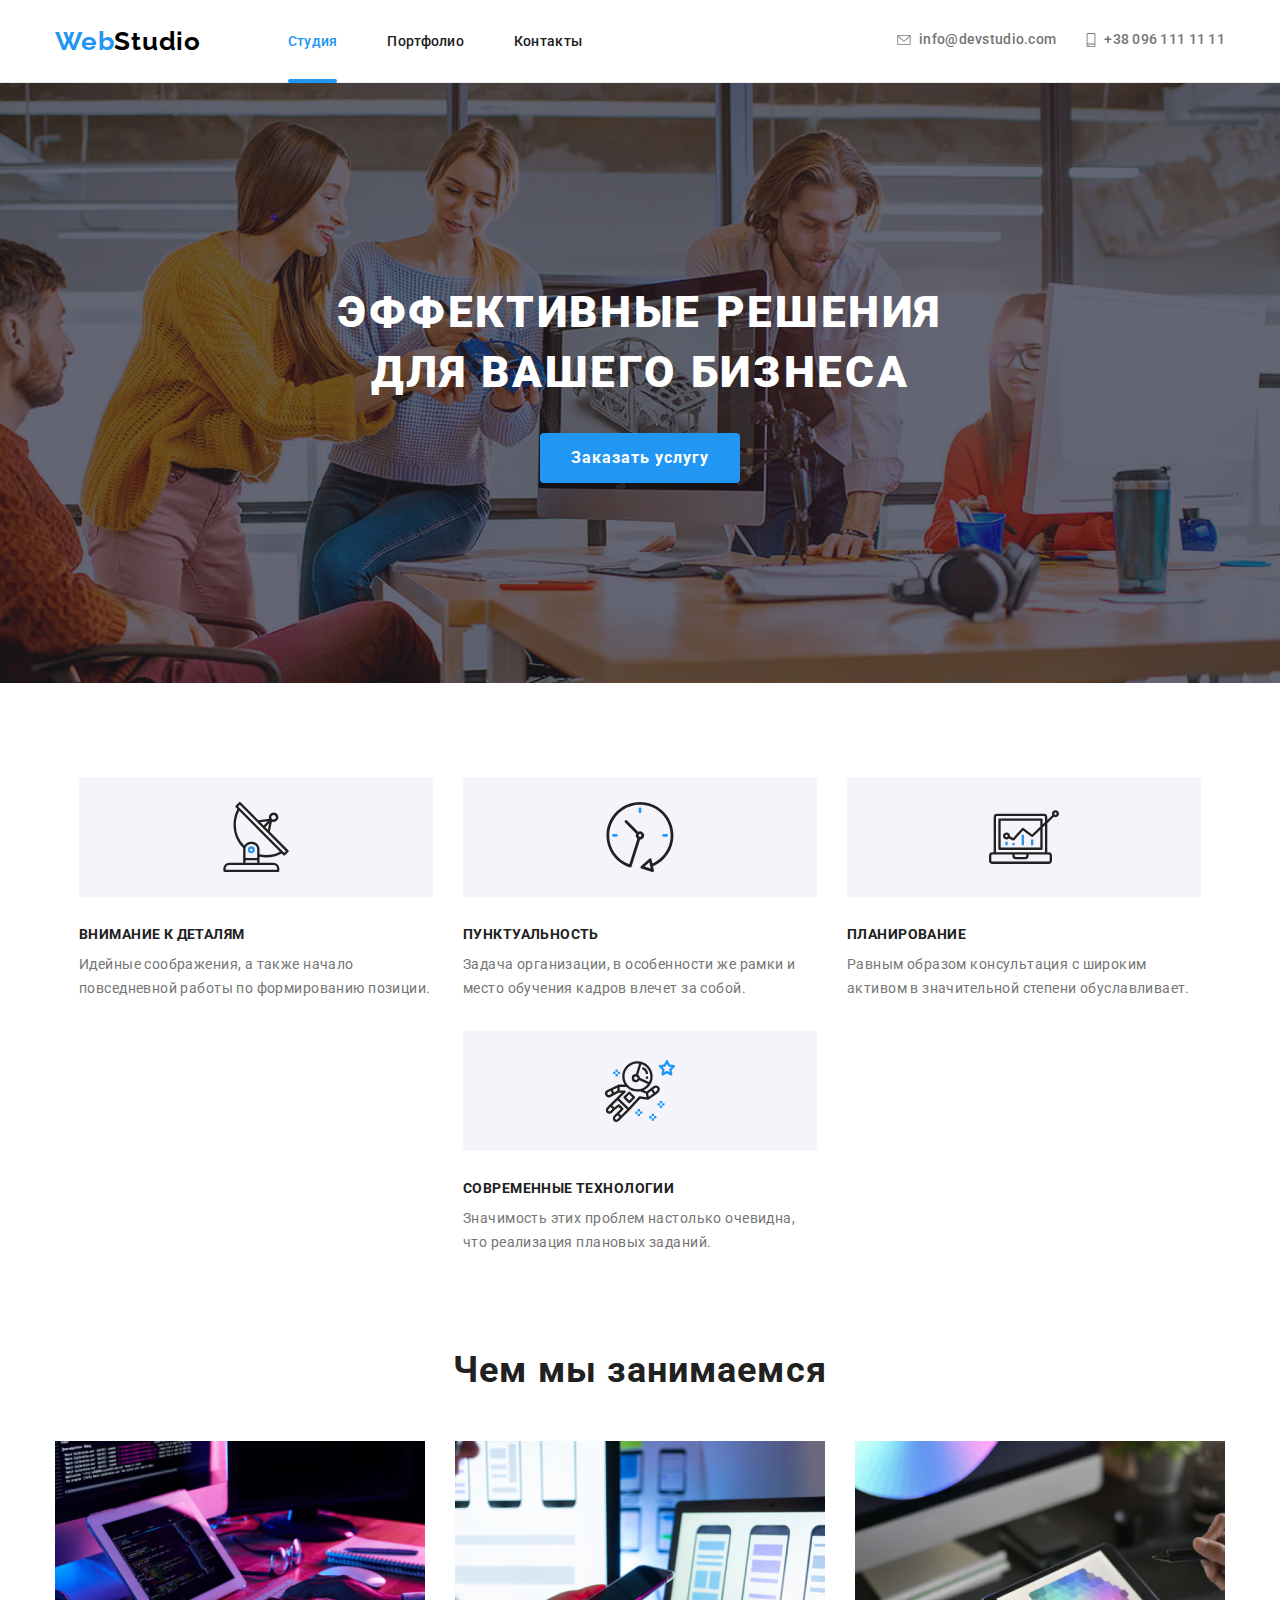
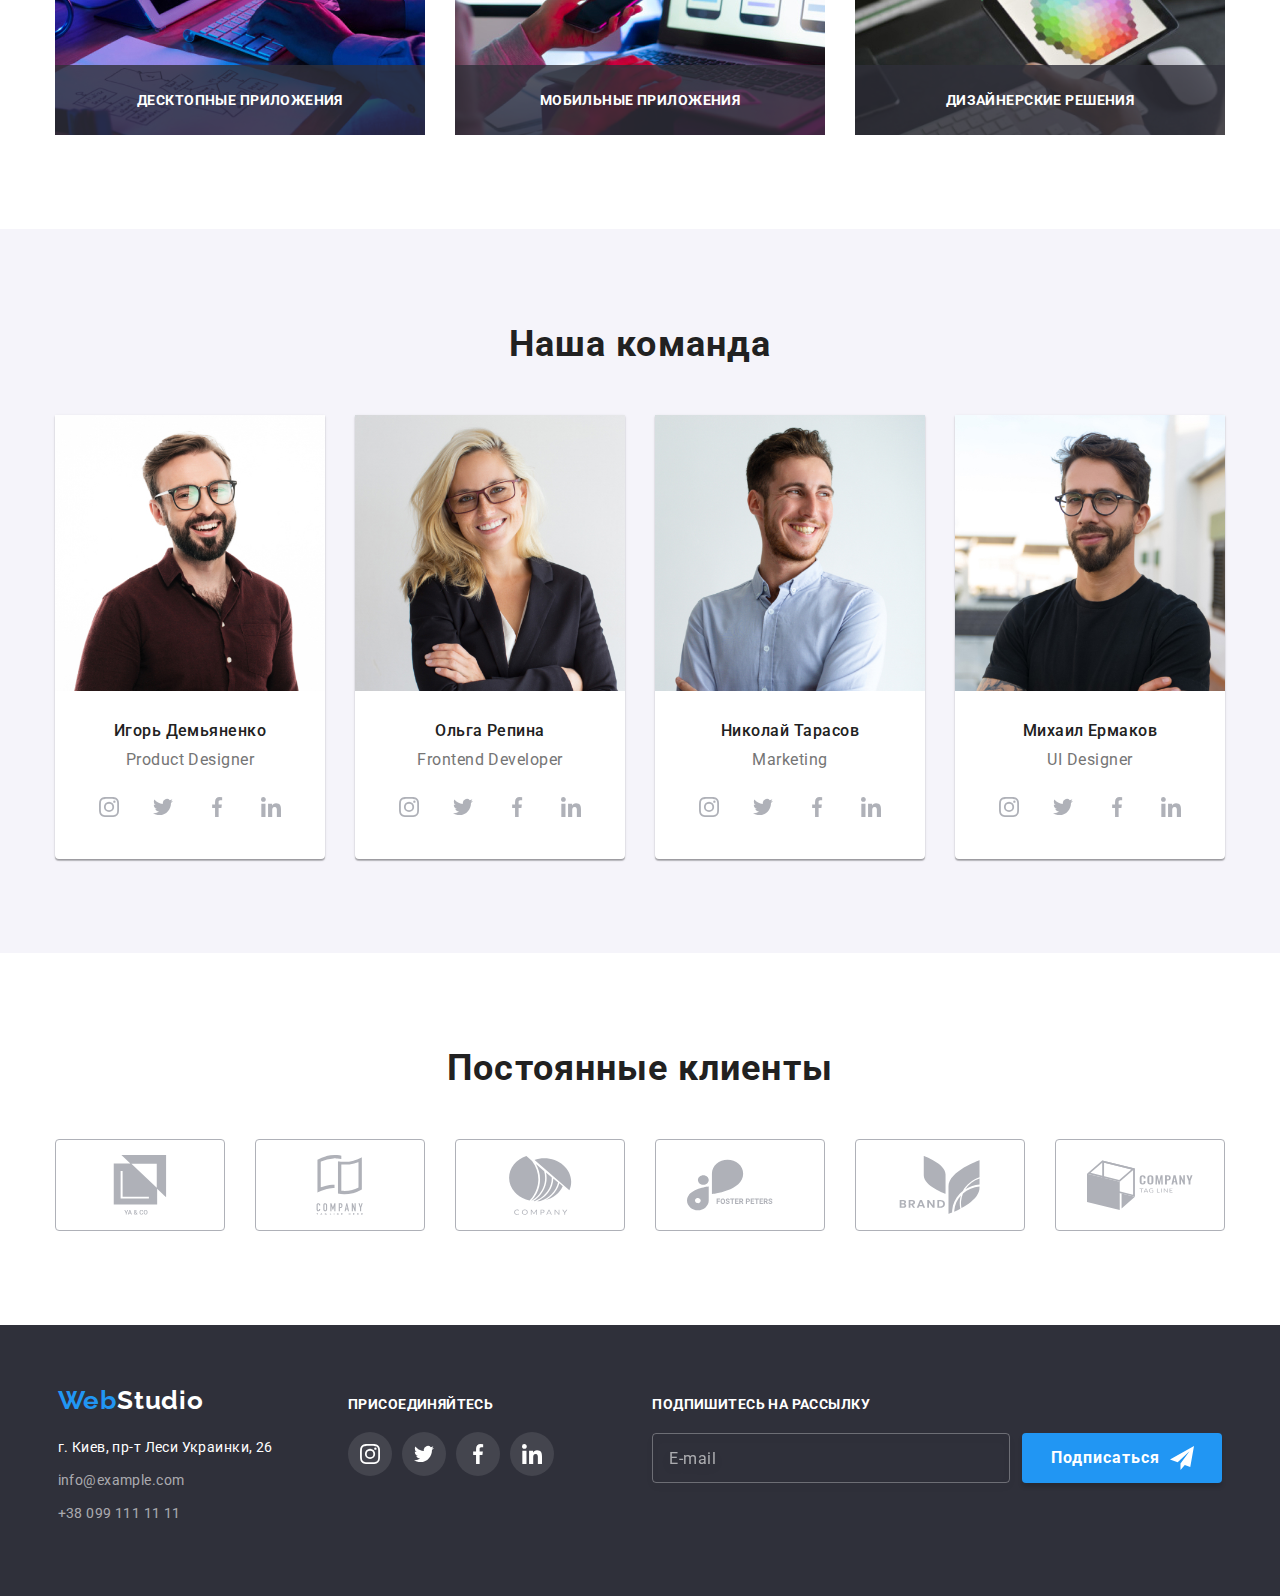
==== commit c2dad7b1: "ALLLLL" ====
--- a/index.html
+++ b/index.html
@@ -32,6 +32,7 @@
           <li class="site-nav__item"><a class="site-nav__link " href="">Контакты</a></li>
         </ul>
         </nav>
+        <div>
     <ul class="contact">
         <li class="contact__item">
           <a class="contact__link header-link-mail" href="mailto:info@devstudio.com"><svg class="contact__icon header-mail">
@@ -51,6 +52,7 @@
     <li class="header-socials__item"><a class="header-socials__link"  href="">Facebook</a></li>
     <li class="header-socials__item"><a class="header-socials__link"  href="">LinkedIn</a></li>
   </ul>
+  </div>
     </div> 
     </div>
   </header>
--- a/css/main.min.css
+++ b/css/main.min.css
@@ -1,2 +1,2 @@
-*,::before,::after{box-sizing:border-box}html{line-height:1.15;-webkit-text-size-adjust:100%;-moz-tab-size:4;tab-size:4}body{margin:0;font-family:system-ui,-apple-system,"Segoe UI",Roboto,Helvetica,Arial,sans-serif,"Apple Color Emoji","Segoe UI Emoji"}hr{height:0;color:inherit}abbr[title]{text-decoration:underline dotted}b,strong{font-weight:bolder}code,kbd,samp,pre{font-family:ui-monospace, SFMono-Regular, Consolas, 'Liberation Mono', Menlo, monospace;font-size:1em}small{font-size:80%}sub,sup{font-size:75%;line-height:0;position:relative;vertical-align:baseline}sub{bottom:-0.25em}sup{top:-0.5em}table{text-indent:0;border-color:inherit}button,input,optgroup,select,textarea{font-family:inherit;font-size:100%;line-height:1.15;margin:0}button,select{text-transform:none}button,[type='button'],[type='reset'],[type='submit']{-webkit-appearance:button}::-moz-focus-inner{border-style:none;padding:0}:-moz-focusring{outline:1px dotted ButtonText}:-moz-ui-invalid{box-shadow:none}legend{padding:0}progress{vertical-align:baseline}::-webkit-inner-spin-button,::-webkit-outer-spin-button{height:auto}[type='search']{-webkit-appearance:textfield;outline-offset:-2px}::-webkit-search-decoration{-webkit-appearance:none}::-webkit-file-upload-button{-webkit-appearance:button;font:inherit}summary{display:list-item}body{margin-top:0;margin-bottom:0;margin-left:0;margin-right:0;font-family:"Roboto",sans-serif;background:#fff;color:#757575;font-size:14px;line-height:1.33}p,h1,h2,h3,h4,h5,h6{margin:0;padding:0}ul,ol{margin:0;padding:0}a{text-decoration:none;cursor:pointer}address{font-style:normal}textarea{resize:none}button{display:flex;justify-content:center;align-items:center;font-family:inherit;border:transparent;border-radius:4px;cursor:pointer;font-size:16px}img{display:block;max-width:100%;height:auto}.container{margin-top:0;margin-bottom:0;margin-left:auto;margin-right:auto;padding-left:15px;padding-right:15px}@media screen and (min-width: 480px){.container{width:480px}}@media screen and (min-width: 768px){.container{width:768px}}@media screen and (min-width: 1200px){.container{width:1200px}}.section__title{margin-top:0;margin-bottom:30px;font-weight:700;font-size:28px;line-height:1.18;text-align:center;letter-spacing:0.03em;color:#212121}@media screen and (min-width: 1200px){.section__title{font-size:36px;line-height:1.17;margin-bottom:50px}}.section{padding-top:60px;padding-bottom:60px}@media screen and (min-width: 1200px){.section{padding-top:94px;padding-bottom:94px}}.site-nav,.contact,.header-socials,.feature__list,.work__list,.team-card,.team-social,.clients__list,.address-box,.footer-social__list,.buttons-list,.portfolio-card{padding-top:0;padding-bottom:0;padding-right:0;padding-left:0;margin-top:0;margin-bottom:0;margin-left:0;margin-right:0;list-style:none}.visually-hidden{position:absolute;width:1px;height:1px;margin:-1px;border:0;padding:0;white-space:nowrap;clip-path:inset(100%);clip:rect(0 0 0 0);overflow:hidden}.logo{display:block;font-family:"Raleway",sans-serif;font-weight:700;font-size:26px;line-height:1.19;letter-spacing:0.03em;color:black;text-decoration:none;transition-property:color;transition-duration:250ms;transition-timing-function:cubic-bezier(0.4, 0, 0.2, 1)}.logo__span{color:#2196F3}.logo:hover,.logo:focus{color:#2196F3}.header__logo{padding-top:16px;padding-bottom:16px;font-size:24px;line-height:1.17;letter-spacing:0.03em}@media screen and (min-width: 768px){.header__logo{padding-top:26px;padding-bottom:26px}}@media screen and (min-width: 1200px){.header__logo{font-size:26px}}.header{position:relative;text-align:center;background-color:#fff;border-bottom:1px solid #ececec}.header__box{display:flex;align-items:center;justify-content:start}@media screen and (min-width: 1200px){.header__box{justify-content:space-between}}.header__nav{display:block;text-align:start}@media screen and (min-width: 768px){.header__nav{display:flex;align-items:center}}.menu-container{position:relative;background-color:#fff;padding-top:48px;padding-bottom:48px;padding-left:40px;padding-right:40px;z-index:8}.menu-container.is-open{display:block}@media screen and (max-width: 767px){.menu-container{display:none;position:absolute;top:0;left:0;width:100%;height:796px}}@media screen and (min-width: 768px){.menu-container{display:flex;padding:0}}.menu-button{width:40px;height:40px;margin-left:auto;background-color:transparent;z-index:9}@media screen and (min-width: 768px){.menu-button{display:none}}.menu-container.is-open .menu-button{position:absolute;top:0;right:0}.menu-button .menu-close{display:none}.menu-button.is-open .menu-close{display:block}.menu-button.is-open .menu-open{display:none}.menu-button.is-open .menu-button__icon{width:18px;height:18px}.menu-button__icon{width:100%;height:100%;display:inline-block;transition-property:fill;transition-duration:250ms;transition-timing-function:cubic-bezier(0.4, 0, 0.2, 1)}.menu-button__icon:hover,.menu-button__icon:focus{fill:#2196F3}.menu-open{width:24px;height:16px}.menu-close{width:18px;height:18px}.site-nav{display:flex;flex-direction:column;gap:36px;margin-bottom:302px}@media screen and (min-width: 768px){.site-nav{flex-direction:row;gap:50px;margin-bottom:0;margin-left:87px}}@media screen and (min-width: 1200px){.site-nav{margin-left:0px}}.site-nav__link{color:#212121;font-weight:500;font-size:40px;line-height:1.18;letter-spacing:0.02em;transition-property:color;transition-duration:250ms;transition-timing-function:cubic-bezier(0.4, 0, 0.2, 1)}.site-nav__link:hover,.site-nav__link:focus{color:#2196F3}.site-nav__link--active{color:#2196F3}@media screen and (min-width: 768px){.site-nav__link{padding-top:32px;padding-bottom:32px;font-weight:500;font-size:14px;line-height:1.1;letter-spacing:0.02em}}.site-nav__link--active{position:relative;color:#2196F3}@media screen and (min-width: 768px){.site-nav__link--active::after{position:absolute;bottom:-1px;left:0;content:'';min-width:100%;height:4px;border:none;background-color:#2196F3;outline:2px;border-radius:2px}}@media screen and (min-width: 1200px){.site-nav__link--active::after{bottom:-2px}}.contact{display:flex;flex-direction:column-reverse;align-items:center;gap:32px;margin-bottom:64px}@media screen and (min-width: 768px){.contact{flex-direction:column;margin-bottom:0;gap:10px;margin-left:96px}}@media screen and (min-width: 1200px){.contact{flex-direction:row;justify-content:center;margin-bottom:0;margin-left:315px;gap:30px}}.contact__item{display:block}.contact__link{display:flex;align-items:center;color:#757575;transition-property:color;transition-duration:250ms;transition-timing-function:cubic-bezier(0.4, 0, 0.2, 1)}.contact__link:hover,.contact__link:focus,.contact__link:hover .contact__icon,.contact__link:focus .contact__icon{color:#2196F3;fill:#2196F3}.header-link-tel{font-weight:500;font-size:34px;line-height:1.18;letter-spacing:0.02em;color:#2196F3}@media screen and (min-width: 768px){.header-link-tel{font-weight:500;font-size:12px;line-height:1.17;letter-spacing:0.02em;color:#757575}}.header-link-mail{font-weight:500;font-size:24px;line-height:1.17;letter-spacing:0.02em}@media screen and (min-width: 768px){.header-link-mail{font-weight:500;font-size:12px;line-height:1.17;letter-spacing:0.02em}}.contact__icon{display:none;width:14px;height:10px;margin-right:8px;fill:#757575;transition-property:fill;transition-duration:250ms;transition-timing-function:cubic-bezier(0.4, 0, 0.2, 1)}@media screen and (min-width: 768px){.contact__icon{display:flex;align-items:center}}.header-mail{width:14px;height:10px}.header-tel{width:10px;height:14px}.header-socials{display:flex}@media screen and (min-width: 768px){.header-socials{display:none}}.header-socials__item{display:flex}.header-socials__item:not(:last-child){border-right:1px solid rgba(33,33,33,0.2);padding-right:10px}.header-socials__item:not(:first-child){padding-left:10px}.header-socials__link{font-weight:500;font-size:18px;line-height:1.22;letter-spacing:0.02em;color:#2196F3}.footer__logo{display:block;margin-bottom:20px;text-align:center;font-size:24px;color:#fff;transition-property:color;transition-duration:250ms;transition-timing-function:cubic-bezier(0.4, 0, 0.2, 1)}@media screen and (min-width: 1200px){.footer__logo{font-size:26px}}@media screen and (min-width: 1200px){.footer__logo{text-align:start}}.footer-logo__span{color:#2196F3}.hero{padding-top:118px;padding-bottom:118px;align-items:center;text-align:center;background-color:#2F303A;background-image:linear-gradient(to right, rgba(47,48,58,0.4), rgba(47,48,58,0.4)),url(../images/adapt/hero/herom-bg.jpg);background-repeat:no-repeat;background-position:center;background-size:cover}@media screen and (min-device-pixel-ratio: 2), screen and (min-resolution: 192dpi), screen and (min-resolution: 2dppx){.hero{background-image:linear-gradient(to right, rgba(47,48,58,0.4), rgba(47,48,58,0.4)),url(../images/adapt/hero/herom-bg@2x.jpg)}}@media screen and (min-width: 768px){.hero{background-image:linear-gradient(to right, rgba(47,48,58,0.4), rgba(47,48,58,0.4)),url(../images/adapt/hero/herot-bg.jpg)}}@media screen and (min-width: 768px) and (min-device-pixel-ratio: 2), screen and (min-width: 768px) and (min-resolution: 192dpi), screen and (min-width: 768px) and (min-resolution: 2dppx){.hero{background-image:linear-gradient(to right, rgba(47,48,58,0.4), rgba(47,48,58,0.4)),url(../images/adapt/hero/herot-bg@2x.jpg)}}@media screen and (min-width: 768px) and (min-width: 1200px){.hero{background-image:linear-gradient(to right, rgba(47,48,58,0.4), rgba(47,48,58,0.4)),url(../images/adapt/hero/herod-bg.jpg)}}@media screen and (min-width: 768px) and (min-width: 1200px) and (min-device-pixel-ratio: 2), screen and (min-width: 768px) and (min-width: 1200px) and (min-resolution: 192dpi), screen and (min-width: 768px) and (min-width: 1200px) and (min-resolution: 2dppx){.hero{background-image:linear-gradient(to right, rgba(47,48,58,0.4), rgba(47,48,58,0.4)),url(../images/adapt/hero/herod-bg@2x.jpg)}}@media screen and (min-width: 768px) and (min-width: 1200px){.hero{padding-top:200px;padding-bottom:200px}}.hero .section__title--main{margin-bottom:30px;padding-right:45px;padding-left:45px;font-weight:900;font-size:26px;line-height:1.62;text-align:center;letter-spacing:0.06em;text-transform:uppercase;color:#fff}@media screen and (min-width: 768px){.hero .section__title--main{padding-right:189px;padding-left:189px}}@media screen and (min-width: 1200px){.hero .section__title--main{padding:0;margin-left:auto;margin-right:auto;width:696px;height:120px;font-size:44px;line-height:1.36}}.hero__button{min-width:200px;height:50px;margin-right:auto;margin-left:auto;background:#2196F3;box-shadow:0px 4px 4px rgba(0,0,0,0.15);font-weight:700;line-height:1.87;letter-spacing:0.06em;color:#fff;transition-property:scale(1);transition-duration:250ms;transition-timing-function:cubic-bezier(0.4, 0, 0.2, 1)}.hero__button:hover{transform:scale(1.1)}.feature{padding-left:0;padding-right:0;background-color:#fff}@media screen and (min-width: 768px){.feature__list{display:flex;flex-wrap:wrap;justify-content:center;gap:30px}}.feature__item{max-width:450px}@media screen and (min-width: 768px){.feature__item{max-width:354px;margin-bottom:0}}@media screen and (max-width: 767px){.feature__item:not(:last-child){margin-bottom:30px}}@media screen and (min-width: 768px){.feature__item{max-width:270px}}.feature__box{display:flex;align-items:center;justify-content:center;width:100%;height:120px;margin-bottom:30px;background-color:#F5F4FA;border-radius:4px}.feature__icon{width:70px;height:70px}.feature__title{margin-bottom:10px;text-align:center;color:#212121;font-weight:700;font-size:14px;line-height:1.14;letter-spacing:0.03em;text-transform:uppercase}@media screen and (min-width: 768px){.feature__title{text-align:start}}.feature__text{line-height:1.71;letter-spacing:0.03em}.work{background-color:#fff;padding-top:0}@media screen and (max-width: 1199px){.work{display:none}}@media screen and (min-width: 1200px){.work{display:flex}}.work__list{position:relative;display:flex;gap:30px}.work__img{display:block}.work__box{position:absolute;bottom:0;display:flex;justify-content:center;align-items:center;width:370px;height:70px;background-color:rgba(47,48,58,0.8);font-weight:700;font-size:14px;line-height:1.14px;text-align:center;letter-spacing:0.03em;text-transform:uppercase;color:#fff}.team{background-color:#F5F4FA}.team-card{display:flex;flex-direction:column;align-items:center}@media screen and (min-width: 768px){.team-card{display:flex;flex-direction:row;flex-wrap:wrap;justify-content:center;gap:30px}}@media screen and (min-width: 1200px){.team-card{display:flex;gap:30px}}.team-card__item{max-width:450px;background-color:#fff;box-shadow:0px 1px 3px rgba(0,0,0,0.12),0px 1px 1px rgba(0,0,0,0.14),0px 2px 1px rgba(0,0,0,0.2);border-radius:0px 0px 4px 4px}@media screen and (min-width: 768px){.team-card__item{width:354px}}@media screen and (min-width: 1200px){.team-card__item{width:270px}}@media screen and (max-width: 767px){.team-card__item:not(:last-child){margin-bottom:30px}}.team-card__img{width:100%}.team-card__box{padding-top:30px;padding-bottom:30px}.team-card__title{margin-bottom:10px;font-weight:500;font-size:16px;text-align:center;line-height:1.19;letter-spacing:0.03em;color:#212121}.team-card__text{margin-bottom:16px;font-size:16px;line-height:1.19;text-align:center;letter-spacing:0.03em;color:#757575}.team-social{display:flex;justify-content:center;gap:10px}.team-social__link{display:flex;align-items:center;justify-content:center;width:44px;height:44px;fill:#afb1b8;border-radius:50%;transition-property:background-color;transition-duration:250ms;transition-timing-function:cubic-bezier(0.4, 0, 0.2, 1)}.team-social__link:hover,.team-social__link:focus{background-color:#2196F3;fill:#fff}.team-social__icon{width:20px;height:20px;padding:0;transition-property:fill;transition-duration:250ms;transition-timing-function:cubic-bezier(0.4, 0, 0.2, 1)}.clients__list{width:100%;display:flex;flex-wrap:wrap;gap:30px}@media screen and (min-width: 1200px){.clients__list{justify-content:center}}.clients__item{width:100%}@media screen and (max-width: 767px){.clients__item{width:calc((100% - 30px) / 2)}}@media screen and (min-width: 768px){.clients__item{width:226px}}@media screen and (min-width: 1200px){.clients__item{width:170px}}.clients__link{display:flex;height:92px;border:1px solid #afb1b8;border-radius:4px;align-items:center;justify-content:center;transition-property:border-color;transition-duration:250ms;transition-timing-function:cubic-bezier(0.4, 0, 0.2, 1)}.clients__link:hover .clients__icon,.clients__link:focus .clients__icon{fill:#2196F3}.clients__link:hover,.clients__link:focus{border:1px solid #2196F3}.clients__icon{width:106px;height:60px;fill:#afb1b8;transition-property:fill;transition-duration:250ms;transition-timing-function:cubic-bezier(0.4, 0, 0.2, 1)}.footer{padding-top:60px;padding-bottom:60px;background-color:#2F303A}@media screen and (min-width: 768px){.footer-box{display:flex;flex-wrap:wrap;align-items:baseline;justify-content:space-around}}.address-box{text-align:center;margin-bottom:60px}@media screen and (min-width: 1200px){.address-box{text-align:start;margin-bottom:0}}.address-box__link{color:rgba(255,255,255,0.6);font-size:14px;line-height:1.71;letter-spacing:0.03em;text-decoration:none;transition-property:color;transition-duration:cubic-bezier(0.4, 0, 0.2, 1);transition-timing-function:cubic-bezier(0.4, 0, 0.2, 1)}.address-box__link:focus,.address-box__link:hover{color:#2196F3}.fact-address{display:inline-block;margin-bottom:9px;color:#ffffff}.mail{display:block;margin-bottom:9px}.tel{display:block}.footer-social{text-align:center}@media screen and (min-width: 1200px){.footer-social{margin-left:70px}}.footer-social__label{margin-bottom:20px;font-weight:700;font-size:14px;line-height:16px;letter-spacing:0.03em;text-transform:uppercase;color:#fff}@media screen and (min-width: 1200px){.footer-social__label{text-align:start}}.footer-social__list{display:flex;justify-content:center;gap:10px;margin-bottom:60px}.footer-social__link{display:flex;align-items:center;justify-content:center;width:44px;height:44px;border-radius:50%;background-color:rgba(255,255,255,0.1);fill:#fff;transition-property:background-color;transition-duration:250ms;transition-timing-function:cubic-bezier(0.4, 0, 0.2, 1)}.footer-social__link:hover,.footer-social__link:focus{background-color:#2196F3}.footer-social__icon{width:20px;height:20px}.footer-form{text-align:center}@media screen and (min-width: 1200px){.footer-form{display:flex;justify-content:space-between;width:570px;margin-left:93px}}.footer-form__box{display:flex;flex-direction:column}.footer-form__input{padding:15px 16px;width:100%;height:50px;margin-bottom:20px;background-color:transparent;border:1px solid rgba(255,255,255,0.3);border-radius:4px;filter:drop-shadow(0px 4px 4px rgba(0,0,0,0.15));font-size:16px;line-height:1.25;letter-spacing:0.03em;color:rgba(255,255,255,0.6);transition-property:outline-color;transition-duration:250ms;transition-timing-function:cubic-bezier(0.4, 0, 0.2, 1)}@media screen and (min-width: 768px){.footer-form__input{width:450px}}@media screen and (min-width: 1200px){.footer-form__input{width:358px;margin-bottom:0}}.footer-form__input:focus{outline:1px solid #2196F3}.footer-form__input::placeholder{font-size:16px;line-height:1.25;letter-spacing:0.03em;color:rgba(255,255,255,0.6)}.footer-form__label{margin-bottom:20px;font-weight:700;font-size:14px;line-height:1.14;letter-spacing:0.03em;text-transform:uppercase;color:#fff}@media screen and (min-width: 1200px){.footer-form__label{text-align:start}}.footer-button{display:flex;justify-content:center;align-items:flex-end}.footer-button__box{display:flex;justify-content:center;align-items:center;width:200px;height:50px;background-color:#2196F3;box-shadow:0px 4px 4px rgba(0,0,0,0.15);border-radius:4px;border-color:transparent;font-weight:700;font-size:16px;line-height:1.88;letter-spacing:0.06em;color:#fff}.footer-button__icon{margin-left:10px;width:24px;height:24px}.backdrop{position:fixed;display:flex;justify-content:center;top:0;right:0;left:0;bottom:0;padding:15px;background-color:rgba(0,0,0,0.2);opacity:1;transition:opacity 250ms cubic-bezier(0.4, 0, 0.2, 1);overflow-y:scroll;z-index:10}.is-hidden{opacity:0;pointer-events:none}.backdrop.is-hidden .modal{transform:translate(-50%, -50%) scale(1.3)}.modal{width:93.34%;height:609px;display:flex;justify-content:center;align-items:center;background-color:#fff;box-shadow:0px 1px 3px rgba(0,0,0,0.12),0px 1px 1px rgba(0,0,0,0.14),0px 2px 1px rgba(0,0,0,0.2);border-radius:4px;z-index:10;transform:scale(1);transition:250ms cubic-bezier(0.4, 0, 0.2, 1)}@media screen and (min-width: 480px){.modal{width:450px}}@media screen and (min-width: 1200px){.modal{position:absolute;top:50%;left:50%;width:528px;transform:translate(-50%, -50%)}}.modal__button{position:absolute;top:8px;right:8px;display:flex;justify-content:center;align-items:center;width:30px;height:30px;cursor:pointer;background-color:transparent;border:1px solid rgba(0,0,0,0.1);border-radius:50%}.modal__button:hover .modal__icon{fill:#2196F3}.modal__icon{width:11px;height:11px;fill:#000;transition-property:fill;transition-duration:250ms;transition-timing-function:cubic-bezier(0.4, 0, 0.2, 1)}.modal-form{text-align:center;display:flex;flex-direction:column;padding:40px;width:100%}.modal-form__all{text-align:center}.modal-form__title{margin-bottom:12px;font-weight:700;font-size:20px;line-height:1.15;text-align:center;letter-spacing:0.03em;color:#212121}.modal-form__input{border:1px solid rgba(33,33,33,0.2);border-radius:4px;width:100%;height:40px;cursor:pointer;font-size:12px;line-height:1.17;letter-spacing:0.01em;color:#212121}.modal-form__label{display:block;margin-bottom:4px;text-align:start;color:#757575}.modal-form__box{position:relative}.modal-form__icon{position:absolute;top:11px;left:12px;display:inline-block;width:18px;height:18px;background-color:transparent;transition-property:fill;transition-duration:250ms;transition-timing-function:cubic-bezier(0.4, 0, 0.2, 1)}.modal-form__input.comment{margin-bottom:20px;padding:16px;height:120px;transition-property:outline-color;transition-duration:250ms;transition-timing-function:cubic-bezier(0.4, 0, 0.2, 1)}.modal-form__input.comment::placeholder{font-size:14px;line-height:1.14;letter-spacing:0.01em;color:rgba(117,117,117,0.5)}.modal-form__input{height:40px;margin-bottom:10px;padding:10px 42px;transition-property:outline-color;transition-duration:250ms;transition-timing-function:cubic-bezier(0.4, 0, 0.2, 1)}.modal-form__input:focus ~ .modal-form__icon{fill:#2196F3}.modal-form__input:focus{outline:1px solid #2196F3}.form-checkbox{position:relative;display:flex;justify-content:center;align-items:center;text-align:center;margin-bottom:30px;cursor:pointer}.form-checkbox__label{display:flex;align-items:center;padding-left:24px;font-size:12px;line-height:1.17;letter-spacing:0.03em}.form-checkbox__input{position:absolute;width:1px;height:1px;margin:-1px;border:0;padding:0;white-space:nowrap;clip-path:inset(100%);clip:rect(0 0 0 0);overflow:hidden}.form-checkbox__input:checked+.form-checkbox__icon{background-image:url(../images/icons/check.svg);background-color:#2196F3;border-radius:2px;background-repeat:no-repeat;background-position:50% 50%}.form-checkbox__icon{position:absolute;width:16px;height:15px;margin-left:-24px;background-image:url(../images/icons/square.svg);transition:background-image 250ms cubic-bezier(0.4, 0, 0.2, 1)}.form-checkbox__link{margin-left:4px;font-size:12px;line-height:1.17;letter-spacing:0.03em;text-decoration-line:underline;color:#2196F3}.form-button{display:flex;justify-content:center;align-items:center}.form-button__box{padding:0;width:200px;height:50px;background-color:#2196F3;box-shadow:0px 4px 4px rgba(0,0,0,0.15);border-radius:4px;border:transparent;font-weight:700;font-size:16px;line-height:1.88;letter-spacing:0.06em;color:#ffffff}.buttons-list{display:flex;flex-wrap:wrap;margin-bottom:50px;row-gap:15px;column-gap:8px}@media screen and (min-width: 768px){.buttons-list{justify-content:center;margin-bottom:30px}}.buttons-list__button{padding-top:6px;padding-bottom:6px;padding-right:22px;padding-left:22px;height:38px;background:#F5F4FA;font-weight:500;line-height:1.62;text-align:center;letter-spacing:0.03em;color:#212121;transition-property:background-color, color;transition-duration:250ms;transition-timing-function:cubic-bezier(0.4, 0, 0.2, 1)}.buttons-list__button:hover,.buttons-list__button:focus{background:#2196F3;box-shadow:0px 3px 1px rgba(0,0,0,0.1),0px 1px 2px rgba(0,0,0,0.08),0px 2px 2px rgba(0,0,0,0.12);color:#fff}.portfolio-card{display:flex;flex-direction:column;align-items:flex-start;gap:30px}@media screen and (min-width: 768px){.portfolio-card{flex-direction:row;flex-wrap:wrap}}.portfolio-card__item{display:flex;flex-direction:column;flex-wrap:wrap;width:450px;min-height:404px;transition-property:box-shadow;transition-duration:250ms;transition-timing-function:cubic-bezier(0.4, 0, 0.2, 1)}@media screen and (min-width: 768px){.portfolio-card__item{width:354px}}@media screen and (min-width: 1200px){.portfolio-card__item{flex-direction:row;width:370px;margin-bottom:0}}.portfolio-card__item:hover{box-shadow:0px 1px 1px rgba(0,0,0,0.12),0px 4px 4px rgba(0,0,0,0.06),1px 4px 6px rgba(0,0,0,0.16);cursor:pointer}.portfolio-card__item:hover .portfolio-card__overlay,.portfolio-card__item:focus .portfolio-card__overlay{transform:translateY(0)}.portfolio-card__link{display:flex;flex-direction:column}.portfolio-card__thumb{position:relative;overflow:hidden;width:450px;height:294px}@media screen and (min-width: 768px){.portfolio-card__thumb{width:354px}}@media screen and (min-width: 1200px){.portfolio-card__thumb{width:370px}}.portfolio-card__overlay{position:absolute;top:0;left:0;padding-top:77px;padding-bottom:77px;padding-right:24px;padding-left:24px;width:100%;height:100%;background-color:rgba(33,150,243,0.9);font-weight:400;font-size:18px;line-height:1.56;letter-spacing:0.03em;color:#fff;transform:translateY(100%);transition:transform 250ms cubic-bezier(0.4, 0, 0.2, 1)}@media screen and (min-width: 768px){.portfolio-card__overlay{padding-top:49px}}@media screen and (min-width: 1200px){.portfolio-card__overlay{padding-top:63px;padding-bottom:63px}}.portfolio-card__img{display:block;width:100%;height:auto;z-index:8}.portfolio-card__box{flex-grow:1;padding-top:20px;padding-bottom:20px;padding-left:24px;padding-right:24px;margin:0;border-left:1px solid #eeeeee;border-right:1px solid #eeeeee;border-bottom:1px solid #eeeeee}.portfolio-card__title{margin-bottom:4px;font-weight:700;font-size:18px;line-height:2;letter-spacing:0.06em;color:#212121}.portfolio-card__text{font-size:16px;line-height:1.88;letter-spacing:0.03em;color:#757575}
+*,::before,::after{box-sizing:border-box}html{line-height:1.15;-webkit-text-size-adjust:100%;-moz-tab-size:4;tab-size:4}body{margin:0;font-family:system-ui,-apple-system,"Segoe UI",Roboto,Helvetica,Arial,sans-serif,"Apple Color Emoji","Segoe UI Emoji"}hr{height:0;color:inherit}abbr[title]{text-decoration:underline dotted}b,strong{font-weight:bolder}code,kbd,samp,pre{font-family:ui-monospace, SFMono-Regular, Consolas, 'Liberation Mono', Menlo, monospace;font-size:1em}small{font-size:80%}sub,sup{font-size:75%;line-height:0;position:relative;vertical-align:baseline}sub{bottom:-0.25em}sup{top:-0.5em}table{text-indent:0;border-color:inherit}button,input,optgroup,select,textarea{font-family:inherit;font-size:100%;line-height:1.15;margin:0}button,select{text-transform:none}button,[type='button'],[type='reset'],[type='submit']{-webkit-appearance:button}::-moz-focus-inner{border-style:none;padding:0}:-moz-focusring{outline:1px dotted ButtonText}:-moz-ui-invalid{box-shadow:none}legend{padding:0}progress{vertical-align:baseline}::-webkit-inner-spin-button,::-webkit-outer-spin-button{height:auto}[type='search']{-webkit-appearance:textfield;outline-offset:-2px}::-webkit-search-decoration{-webkit-appearance:none}::-webkit-file-upload-button{-webkit-appearance:button;font:inherit}summary{display:list-item}body{margin-top:0;margin-bottom:0;margin-left:0;margin-right:0;font-family:"Roboto",sans-serif;background:#fff;color:#757575;font-size:14px;line-height:1.33}p,h1,h2,h3,h4,h5,h6{margin:0;padding:0}ul,ol{margin:0;padding:0}a{text-decoration:none;cursor:pointer}address{font-style:normal}textarea{resize:none}button{display:flex;justify-content:center;align-items:center;font-family:inherit;border:transparent;border-radius:4px;cursor:pointer;font-size:16px}img{display:block;max-width:100%;height:auto}.container{margin-top:0;margin-bottom:0;margin-left:auto;margin-right:auto;padding-left:15px;padding-right:15px}@media screen and (min-width: 480px){.container{width:480px}}@media screen and (min-width: 768px){.container{width:768px}}@media screen and (min-width: 1200px){.container{width:1200px}}.section__title{margin-top:0;margin-bottom:30px;font-weight:700;font-size:28px;line-height:1.18;text-align:center;letter-spacing:0.03em;color:#212121}@media screen and (min-width: 1200px){.section__title{font-size:36px;line-height:1.17;margin-bottom:50px}}.section{padding-top:60px;padding-bottom:60px}@media screen and (min-width: 1200px){.section{padding-top:94px;padding-bottom:94px}}.site-nav,.contact,.header-socials,.feature__list,.work__list,.team-card,.team-social,.clients__list,.address-box,.footer-social__list,.buttons-list,.portfolio-card{padding-top:0;padding-bottom:0;padding-right:0;padding-left:0;margin-top:0;margin-bottom:0;margin-left:0;margin-right:0;list-style:none}.visually-hidden{position:absolute;width:1px;height:1px;margin:-1px;border:0;padding:0;white-space:nowrap;clip-path:inset(100%);clip:rect(0 0 0 0);overflow:hidden}.logo{display:block;font-family:"Raleway",sans-serif;font-weight:700;font-size:26px;line-height:1.19;letter-spacing:0.03em;color:black;text-decoration:none;transition-property:color;transition-duration:250ms;transition-timing-function:cubic-bezier(0.4, 0, 0.2, 1)}.logo__span{color:#2196F3}.logo:hover,.logo:focus{color:#2196F3}.header__logo{padding-top:16px;padding-bottom:16px;font-size:24px;line-height:1.17;letter-spacing:0.03em}@media screen and (min-width: 768px){.header__logo{padding-top:26px;padding-bottom:26px}}@media screen and (min-width: 1200px){.header__logo{font-size:26px}}.header{position:relative;text-align:center;background-color:#fff;border-bottom:1px solid #ececec}.header__box{display:flex;align-items:center;justify-content:start}@media screen and (min-width: 1200px){.header__box{justify-content:space-between}}.header__nav{display:block;text-align:start}@media screen and (min-width: 768px){.header__nav{display:flex;align-items:center}}.menu-container{display:flex;position:relative;background-color:#fff;padding-top:48px;padding-bottom:48px;padding-left:40px;padding-right:40px;z-index:8}.menu-container.is-open{display:flex;flex-direction:column;justify-content:space-between;background-color:#fff;position:absolute;top:0;left:0;width:100%;height:100vh}@media screen and (max-width: 767px){.menu-container{display:none}}@media screen and (min-width: 768px){.menu-container{display:flex;padding:0}}.menu-button{width:40px;height:40px;margin-left:auto;background-color:transparent;z-index:9}@media screen and (min-width: 768px){.menu-button{display:none}}.menu-container.is-open .menu-button{position:absolute;top:0;right:0}.menu-button .menu-close{display:none}.menu-button.is-open .menu-close{display:block}.menu-button.is-open .menu-open{display:none}.menu-button.is-open .menu-button__icon{width:18px;height:18px}.menu-button__icon{width:100%;height:100%;display:inline-block;transition-property:fill;transition-duration:250ms;transition-timing-function:cubic-bezier(0.4, 0, 0.2, 1)}.menu-button__icon:hover,.menu-button__icon:focus{fill:#2196F3}.menu-open{width:24px;height:16px}.menu-close{width:18px;height:18px}.site-nav{display:flex;flex-direction:column;gap:36px}@media screen and (min-width: 768px){.site-nav{flex-direction:row;gap:50px;margin-bottom:0;margin-left:87px}}@media screen and (min-width: 1200px){.site-nav{margin-left:0px}}.site-nav__link{color:#212121;font-weight:500;font-size:40px;line-height:1.18;letter-spacing:0.02em;transition-property:color;transition-duration:250ms;transition-timing-function:cubic-bezier(0.4, 0, 0.2, 1)}.site-nav__link:hover,.site-nav__link:focus{color:#2196F3}.site-nav__link--active{color:#2196F3}@media screen and (min-width: 768px){.site-nav__link{padding-top:32px;padding-bottom:32px;font-weight:500;font-size:14px;line-height:1.1;letter-spacing:0.02em}}.site-nav__link--active{position:relative;color:#2196F3}@media screen and (min-width: 768px){.site-nav__link--active::after{position:absolute;bottom:-1px;left:0;content:'';min-width:100%;height:4px;border:none;background-color:#2196F3;outline:2px;border-radius:2px}}@media screen and (min-width: 1200px){.site-nav__link--active::after{bottom:-2px}}.contact{display:flex;flex-direction:column-reverse;align-items:flex-start;gap:32px;margin-bottom:64px}@media screen and (min-width: 768px){.contact{flex-direction:column;margin-bottom:0;gap:10px;margin-left:96px}}@media screen and (min-width: 1200px){.contact{flex-direction:row;justify-content:center;margin-bottom:0;margin-left:315px;gap:30px}}.contact__item{display:block}.contact__link{display:flex;align-items:center;color:#757575;transition-property:color;transition-duration:250ms;transition-timing-function:cubic-bezier(0.4, 0, 0.2, 1)}.contact__link:hover,.contact__link:focus,.contact__link:hover .contact__icon,.contact__link:focus .contact__icon{color:#2196F3;fill:#2196F3}.header-link-tel{font-weight:500;font-size:34px;line-height:1.18;letter-spacing:0.02em;color:#2196F3}@media screen and (min-width: 768px){.header-link-tel{font-weight:500;font-size:12px;line-height:1.17;letter-spacing:0.02em;color:#757575}}@media screen and (min-width: 768px){.header-link-tel{font-size:14px;line-height:1.14}}.header-link-mail{font-weight:500;font-size:24px;line-height:1.17;letter-spacing:0.02em}@media screen and (min-width: 768px){.header-link-mail{font-weight:500;font-size:12px;line-height:1.17;letter-spacing:0.02em}}@media screen and (min-width: 768px){.header-link-mail{font-size:14px;line-height:1.14}}.contact__icon{display:none;width:14px;height:10px;margin-right:8px;fill:#757575;transition-property:fill;transition-duration:250ms;transition-timing-function:cubic-bezier(0.4, 0, 0.2, 1)}@media screen and (min-width: 768px){.contact__icon{display:flex;align-items:center}}.header-mail{width:14px;height:10px}.header-tel{width:10px;height:14px}.header-socials{display:flex}@media screen and (min-width: 768px){.header-socials{display:none}}.header-socials__item{display:flex}.header-socials__item:not(:last-child){border-right:1px solid rgba(33,33,33,0.2);padding-right:10px}.header-socials__item:not(:first-child){padding-left:10px}.header-socials__link{font-weight:500;font-size:18px;line-height:1.22;letter-spacing:0.02em;color:#2196F3}.footer__logo{display:block;margin-bottom:20px;text-align:center;font-size:24px;color:#fff;transition-property:color;transition-duration:250ms;transition-timing-function:cubic-bezier(0.4, 0, 0.2, 1)}@media screen and (min-width: 1200px){.footer__logo{font-size:26px}}@media screen and (min-width: 1200px){.footer__logo{text-align:start}}.footer-logo__span{color:#2196F3}.hero{padding-top:118px;padding-bottom:118px;align-items:center;text-align:center;background-color:#2F303A;background-image:linear-gradient(to right, rgba(47,48,58,0.4), rgba(47,48,58,0.4)),url(../images/adapt/hero/herom-bg.jpg);background-repeat:no-repeat;background-position:center;background-size:cover}@media screen and (min-device-pixel-ratio: 2), screen and (min-resolution: 192dpi), screen and (min-resolution: 2dppx){.hero{background-image:linear-gradient(to right, rgba(47,48,58,0.4), rgba(47,48,58,0.4)),url(../images/adapt/hero/herom-bg@2x.jpg)}}@media screen and (min-width: 768px){.hero{background-image:linear-gradient(to right, rgba(47,48,58,0.4), rgba(47,48,58,0.4)),url(../images/adapt/hero/herot-bg.jpg)}}@media screen and (min-width: 768px) and (min-device-pixel-ratio: 2), screen and (min-width: 768px) and (min-resolution: 192dpi), screen and (min-width: 768px) and (min-resolution: 2dppx){.hero{background-image:linear-gradient(to right, rgba(47,48,58,0.4), rgba(47,48,58,0.4)),url(../images/adapt/hero/herot-bg@2x.jpg)}}@media screen and (min-width: 768px) and (min-width: 1200px){.hero{background-image:linear-gradient(to right, rgba(47,48,58,0.4), rgba(47,48,58,0.4)),url(../images/adapt/hero/herod-bg.jpg)}}@media screen and (min-width: 768px) and (min-width: 1200px) and (min-device-pixel-ratio: 2), screen and (min-width: 768px) and (min-width: 1200px) and (min-resolution: 192dpi), screen and (min-width: 768px) and (min-width: 1200px) and (min-resolution: 2dppx){.hero{background-image:linear-gradient(to right, rgba(47,48,58,0.4), rgba(47,48,58,0.4)),url(../images/adapt/hero/herod-bg@2x.jpg)}}@media screen and (min-width: 768px) and (min-width: 1200px){.hero{padding-top:200px;padding-bottom:200px}}.hero .section__title--main{margin-bottom:30px;padding-right:45px;padding-left:45px;font-weight:900;font-size:26px;line-height:1.62;text-align:center;letter-spacing:0.06em;text-transform:uppercase;color:#fff}@media screen and (min-width: 768px){.hero .section__title--main{padding-right:189px;padding-left:189px}}@media screen and (min-width: 1200px){.hero .section__title--main{padding:0;margin-left:auto;margin-right:auto;width:696px;height:120px;font-size:44px;line-height:1.36}}.hero__button{min-width:200px;height:50px;margin-right:auto;margin-left:auto;background:#2196F3;box-shadow:0px 4px 4px rgba(0,0,0,0.15);font-weight:700;line-height:1.87;letter-spacing:0.06em;color:#fff;transition-property:scale(1);transition-duration:250ms;transition-timing-function:cubic-bezier(0.4, 0, 0.2, 1)}.hero__button:hover{transform:scale(1.1)}.feature{padding-left:0;padding-right:0;background-color:#fff}@media screen and (min-width: 768px){.feature__list{display:flex;flex-wrap:wrap;justify-content:center;gap:30px}}.feature__item{max-width:450px}@media screen and (min-width: 768px){.feature__item{max-width:354px;margin-bottom:0}}@media screen and (max-width: 767px){.feature__item:not(:last-child){margin-bottom:30px}}.feature__box{display:flex;align-items:center;justify-content:center;width:100%;height:120px;margin-bottom:30px;background-color:#F5F4FA;border-radius:4px}.feature__icon{width:70px;height:70px}.feature__title{margin-bottom:10px;text-align:center;color:#212121;font-weight:700;font-size:14px;line-height:1.14;letter-spacing:0.03em;text-transform:uppercase}@media screen and (min-width: 768px){.feature__title{text-align:start}}.feature__text{line-height:1.71;letter-spacing:0.03em}.work{background-color:#fff;padding-top:0}@media screen and (max-width: 1199px){.work{display:none}}@media screen and (min-width: 1200px){.work{display:flex}}.work__list{position:relative;display:flex;gap:30px}.work__img{display:block}.work__box{position:absolute;bottom:0;display:flex;justify-content:center;align-items:center;width:370px;height:70px;background-color:rgba(47,48,58,0.8);font-weight:700;font-size:14px;line-height:1.14px;text-align:center;letter-spacing:0.03em;text-transform:uppercase;color:#fff}.team{background-color:#F5F4FA}.team-card{display:flex;flex-direction:column;align-items:center}@media screen and (min-width: 768px){.team-card{display:flex;flex-direction:row;flex-wrap:wrap;justify-content:center;gap:30px}}@media screen and (min-width: 1200px){.team-card{display:flex;gap:30px}}.team-card__item{max-width:450px;background-color:#fff;box-shadow:0px 1px 3px rgba(0,0,0,0.12),0px 1px 1px rgba(0,0,0,0.14),0px 2px 1px rgba(0,0,0,0.2);border-radius:0px 0px 4px 4px}@media screen and (min-width: 768px){.team-card__item{width:354px}}@media screen and (min-width: 1200px){.team-card__item{width:270px}}@media screen and (max-width: 767px){.team-card__item:not(:last-child){margin-bottom:30px}}.team-card__img{width:100%}.team-card__box{padding-top:30px;padding-bottom:30px}.team-card__title{margin-bottom:10px;font-weight:500;font-size:16px;text-align:center;line-height:1.19;letter-spacing:0.03em;color:#212121}.team-card__text{margin-bottom:16px;font-size:16px;line-height:1.19;text-align:center;letter-spacing:0.03em;color:#757575}.team-social{display:flex;justify-content:center;gap:10px}.team-social__link{display:flex;align-items:center;justify-content:center;width:44px;height:44px;fill:#afb1b8;border-radius:50%;transition-property:background-color;transition-duration:250ms;transition-timing-function:cubic-bezier(0.4, 0, 0.2, 1)}.team-social__link:hover,.team-social__link:focus{background-color:#2196F3;fill:#fff}.team-social__icon{width:20px;height:20px;padding:0;transition-property:fill;transition-duration:250ms;transition-timing-function:cubic-bezier(0.4, 0, 0.2, 1)}.clients__list{width:100%;display:flex;flex-wrap:wrap;gap:30px}@media screen and (min-width: 1200px){.clients__list{justify-content:center}}.clients__item{width:100%}@media screen and (max-width: 767px){.clients__item{width:calc((100% - 30px) / 2)}}@media screen and (min-width: 768px){.clients__item{width:226px}}@media screen and (min-width: 1200px){.clients__item{width:170px}}.clients__link{display:flex;height:92px;border:1px solid #afb1b8;border-radius:4px;align-items:center;justify-content:center;transition-property:border-color;transition-duration:250ms;transition-timing-function:cubic-bezier(0.4, 0, 0.2, 1)}.clients__link:hover .clients__icon,.clients__link:focus .clients__icon{fill:#2196F3}.clients__link:hover,.clients__link:focus{border:1px solid #2196F3}.clients__icon{width:106px;height:60px;fill:#afb1b8;transition-property:fill;transition-duration:250ms;transition-timing-function:cubic-bezier(0.4, 0, 0.2, 1)}.footer{padding-top:60px;padding-bottom:60px;background-color:#2F303A}@media screen and (min-width: 768px){.footer-box{display:flex;flex-wrap:wrap;align-items:baseline;justify-content:space-around}}.address-box{text-align:center;margin-bottom:60px}@media screen and (min-width: 1200px){.address-box{text-align:start;margin-bottom:0}}.address-box__link{color:rgba(255,255,255,0.6);font-size:14px;line-height:1.71;letter-spacing:0.03em;text-decoration:none;transition-property:color;transition-duration:cubic-bezier(0.4, 0, 0.2, 1);transition-timing-function:cubic-bezier(0.4, 0, 0.2, 1)}.address-box__link:focus,.address-box__link:hover{color:#2196F3}.fact-address{display:inline-block;margin-bottom:9px;color:#ffffff}.mail{display:block;margin-bottom:9px}.tel{display:block}.footer-social{text-align:center}@media screen and (min-width: 1200px){.footer-social{margin-left:70px}}.footer-social__label{margin-bottom:20px;font-weight:700;font-size:14px;line-height:16px;letter-spacing:0.03em;text-transform:uppercase;color:#fff}@media screen and (min-width: 1200px){.footer-social__label{text-align:start}}.footer-social__list{display:flex;justify-content:center;gap:10px;margin-bottom:60px}.footer-social__link{display:flex;align-items:center;justify-content:center;width:44px;height:44px;border-radius:50%;background-color:rgba(255,255,255,0.1);fill:#fff;transition-property:background-color;transition-duration:250ms;transition-timing-function:cubic-bezier(0.4, 0, 0.2, 1)}.footer-social__link:hover,.footer-social__link:focus{background-color:#2196F3}.footer-social__icon{width:20px;height:20px}.footer-form{text-align:center}@media screen and (min-width: 1200px){.footer-form{display:flex;justify-content:space-between;width:570px;margin-left:93px}}.footer-form__box{display:flex;flex-direction:column}.footer-form__input{padding:15px 16px;width:100%;height:50px;margin-bottom:20px;background-color:transparent;border:1px solid rgba(255,255,255,0.3);border-radius:4px;filter:drop-shadow(0px 4px 4px rgba(0,0,0,0.15));font-size:16px;line-height:1.25;letter-spacing:0.03em;color:rgba(255,255,255,0.6);transition-property:outline-color;transition-duration:250ms;transition-timing-function:cubic-bezier(0.4, 0, 0.2, 1)}@media screen and (min-width: 768px){.footer-form__input{width:450px}}@media screen and (min-width: 1200px){.footer-form__input{width:358px;margin-bottom:0}}.footer-form__input:focus{outline:1px solid #2196F3}.footer-form__input::placeholder{font-size:16px;line-height:1.25;letter-spacing:0.03em;color:rgba(255,255,255,0.6)}.footer-form__label{margin-bottom:20px;font-weight:700;font-size:14px;line-height:1.14;letter-spacing:0.03em;text-transform:uppercase;color:#fff}@media screen and (min-width: 1200px){.footer-form__label{text-align:start}}.footer-button{display:flex;justify-content:center;align-items:flex-end}.footer-button__box{display:flex;justify-content:center;align-items:center;width:200px;height:50px;background-color:#2196F3;box-shadow:0px 4px 4px rgba(0,0,0,0.15);border-radius:4px;border-color:transparent;font-weight:700;font-size:16px;line-height:1.88;letter-spacing:0.06em;color:#fff}.footer-button__icon{margin-left:10px;width:24px;height:24px}.backdrop{position:fixed;display:flex;justify-content:center;top:0;right:0;left:0;bottom:0;padding:15px;background-color:rgba(0,0,0,0.2);opacity:1;transition:opacity 250ms cubic-bezier(0.4, 0, 0.2, 1);overflow-y:scroll;z-index:10}.is-hidden{opacity:0;pointer-events:none}.backdrop.is-hidden .modal{transform:translate(-50%, -50%) scale(1.3)}.modal{width:93.34%;height:609px;display:flex;justify-content:center;align-items:center;background-color:#fff;box-shadow:0px 1px 3px rgba(0,0,0,0.12),0px 1px 1px rgba(0,0,0,0.14),0px 2px 1px rgba(0,0,0,0.2);border-radius:4px;z-index:10;transform:scale(1);transition:250ms cubic-bezier(0.4, 0, 0.2, 1)}@media screen and (min-width: 480px){.modal{width:450px}}@media screen and (min-width: 1200px){.modal{position:absolute;top:50%;left:50%;width:528px;transform:translate(-50%, -50%)}}.modal__button{position:absolute;top:8px;right:8px;display:flex;justify-content:center;align-items:center;width:30px;height:30px;cursor:pointer;background-color:transparent;border:1px solid rgba(0,0,0,0.1);border-radius:50%}.modal__button:hover .modal__icon{fill:#2196F3}.modal__icon{width:11px;height:11px;fill:#000;transition-property:fill;transition-duration:250ms;transition-timing-function:cubic-bezier(0.4, 0, 0.2, 1)}.modal-form{text-align:center;display:flex;flex-direction:column;padding:40px;width:100%}.modal-form__all{text-align:center}.modal-form__title{margin-bottom:12px;font-weight:700;font-size:20px;line-height:1.15;text-align:center;letter-spacing:0.03em;color:#212121}.modal-form__input{border:1px solid rgba(33,33,33,0.2);border-radius:4px;width:100%;height:40px;cursor:pointer;font-size:12px;line-height:1.17;letter-spacing:0.01em;color:#212121}.modal-form__label{display:block;margin-bottom:4px;text-align:start;color:#757575}.modal-form__box{position:relative}.modal-form__icon{position:absolute;top:11px;left:12px;display:inline-block;width:18px;height:18px;background-color:transparent;transition-property:fill;transition-duration:250ms;transition-timing-function:cubic-bezier(0.4, 0, 0.2, 1)}.modal-form__input.comment{margin-bottom:20px;padding:16px;height:120px;transition-property:outline-color;transition-duration:250ms;transition-timing-function:cubic-bezier(0.4, 0, 0.2, 1)}.modal-form__input.comment::placeholder{font-size:14px;line-height:1.14;letter-spacing:0.01em;color:rgba(117,117,117,0.5)}.modal-form__input{height:40px;margin-bottom:10px;padding:10px 42px;transition-property:outline-color;transition-duration:250ms;transition-timing-function:cubic-bezier(0.4, 0, 0.2, 1)}.modal-form__input:focus ~ .modal-form__icon{fill:#2196F3}.modal-form__input:focus{outline:1px solid #2196F3}.form-checkbox{position:relative;display:flex;justify-content:center;align-items:center;text-align:center;margin-bottom:30px;cursor:pointer}.form-checkbox__label{display:flex;align-items:center;padding-left:24px;font-size:12px;line-height:1.17;letter-spacing:0.03em}.form-checkbox__input{position:absolute;width:1px;height:1px;margin:-1px;border:0;padding:0;white-space:nowrap;clip-path:inset(100%);clip:rect(0 0 0 0);overflow:hidden}.form-checkbox__input:checked+.form-checkbox__icon{background-image:url(../images/icons/check.svg);background-color:#2196F3;border-radius:2px;background-repeat:no-repeat;background-position:50% 50%}.form-checkbox__icon{position:absolute;width:16px;height:15px;margin-left:-24px;background-image:url(../images/icons/square.svg);transition:background-image 250ms cubic-bezier(0.4, 0, 0.2, 1)}.form-checkbox__link{margin-left:4px;font-size:12px;line-height:1.17;letter-spacing:0.03em;text-decoration-line:underline;color:#2196F3}.form-button{display:flex;justify-content:center;align-items:center}.form-button__box{padding:0;width:200px;height:50px;background-color:#2196F3;box-shadow:0px 4px 4px rgba(0,0,0,0.15);border-radius:4px;border:transparent;font-weight:700;font-size:16px;line-height:1.88;letter-spacing:0.06em;color:#ffffff}.buttons-list{display:flex;flex-wrap:wrap;margin-bottom:40px;row-gap:15px;column-gap:8px}@media screen and (min-width: 768px){.buttons-list{justify-content:center;margin-bottom:30px}}@media screen and (min-width: 1200px){.buttons-list{margin-bottom:50px}}.buttons-list__button{padding-top:6px;padding-bottom:6px;padding-right:22px;padding-left:22px;height:38px;background:#F5F4FA;font-weight:500;line-height:1.62;text-align:center;letter-spacing:0.03em;color:#212121;transition-property:background-color, color;transition-duration:250ms;transition-timing-function:cubic-bezier(0.4, 0, 0.2, 1)}.buttons-list__button:hover,.buttons-list__button:focus{background:#2196F3;box-shadow:0px 3px 1px rgba(0,0,0,0.1),0px 1px 2px rgba(0,0,0,0.08),0px 2px 2px rgba(0,0,0,0.12);color:#fff}.portfolio-card{display:flex;flex-direction:column;align-items:flex-start;gap:30px}@media screen and (min-width: 768px){.portfolio-card{flex-direction:row;flex-wrap:wrap}}.portfolio-card__item{display:flex;flex-direction:column;flex-wrap:wrap;width:450px;min-height:404px;transition-property:box-shadow;transition-duration:250ms;transition-timing-function:cubic-bezier(0.4, 0, 0.2, 1)}@media screen and (min-width: 768px){.portfolio-card__item{width:354px}}@media screen and (min-width: 1200px){.portfolio-card__item{flex-direction:row;width:370px;margin-bottom:0}}.portfolio-card__link{display:flex;flex-direction:column;flex-wrap:wrap;width:450px;min-height:404px;transition-property:box-shadow;transition-duration:250ms;transition-timing-function:cubic-bezier(0.4, 0, 0.2, 1)}@media screen and (min-width: 768px){.portfolio-card__link{width:354px}}@media screen and (min-width: 1200px){.portfolio-card__link{flex-direction:row;width:370px;margin-bottom:0}}.portfolio-card__link:hover{box-shadow:0px 1px 1px rgba(0,0,0,0.12),0px 4px 4px rgba(0,0,0,0.06),1px 4px 6px rgba(0,0,0,0.16);cursor:pointer}.portfolio-card__link:hover .portfolio-card__overlay,.portfolio-card__link:focus .portfolio-card__overlay{transform:translateY(0)}.portfolio-card__thumb{position:relative;overflow:hidden;width:450px;height:294px}@media screen and (min-width: 768px){.portfolio-card__thumb{width:354px}}@media screen and (min-width: 1200px){.portfolio-card__thumb{width:370px}}.portfolio-card__overlay{position:absolute;top:0;left:0;padding-top:77px;padding-bottom:77px;padding-right:24px;padding-left:24px;width:100%;height:100%;background-color:rgba(33,150,243,0.9);font-weight:400;font-size:18px;line-height:1.56;letter-spacing:0.03em;color:#fff;transform:translateY(100%);transition:transform 250ms cubic-bezier(0.4, 0, 0.2, 1)}@media screen and (min-width: 768px){.portfolio-card__overlay{padding-top:49px}}@media screen and (min-width: 1200px){.portfolio-card__overlay{padding-top:63px;padding-bottom:63px}}.portfolio-card__img{display:block;width:100%;height:auto;z-index:8}.portfolio-card__box{flex-grow:1;padding-top:20px;padding-bottom:20px;padding-left:24px;padding-right:24px;margin:0;border-left:1px solid #eeeeee;border-right:1px solid #eeeeee;border-bottom:1px solid #eeeeee}.first-card-box{padding-bottom:20px}@media screen and (min-width: 768px){.first-card-box{padding-bottom:56px}}@media screen and (min-width: 1200px){.first-card-box{padding-bottom:20px}}.portfolio-card__title{margin-bottom:4px;font-weight:700;font-size:18px;line-height:2;letter-spacing:0.06em;color:#212121}.portfolio-card__text{font-size:16px;line-height:1.88;letter-spacing:0.03em;color:#757575}
 /*# sourceMappingURL=main.min.css.map */